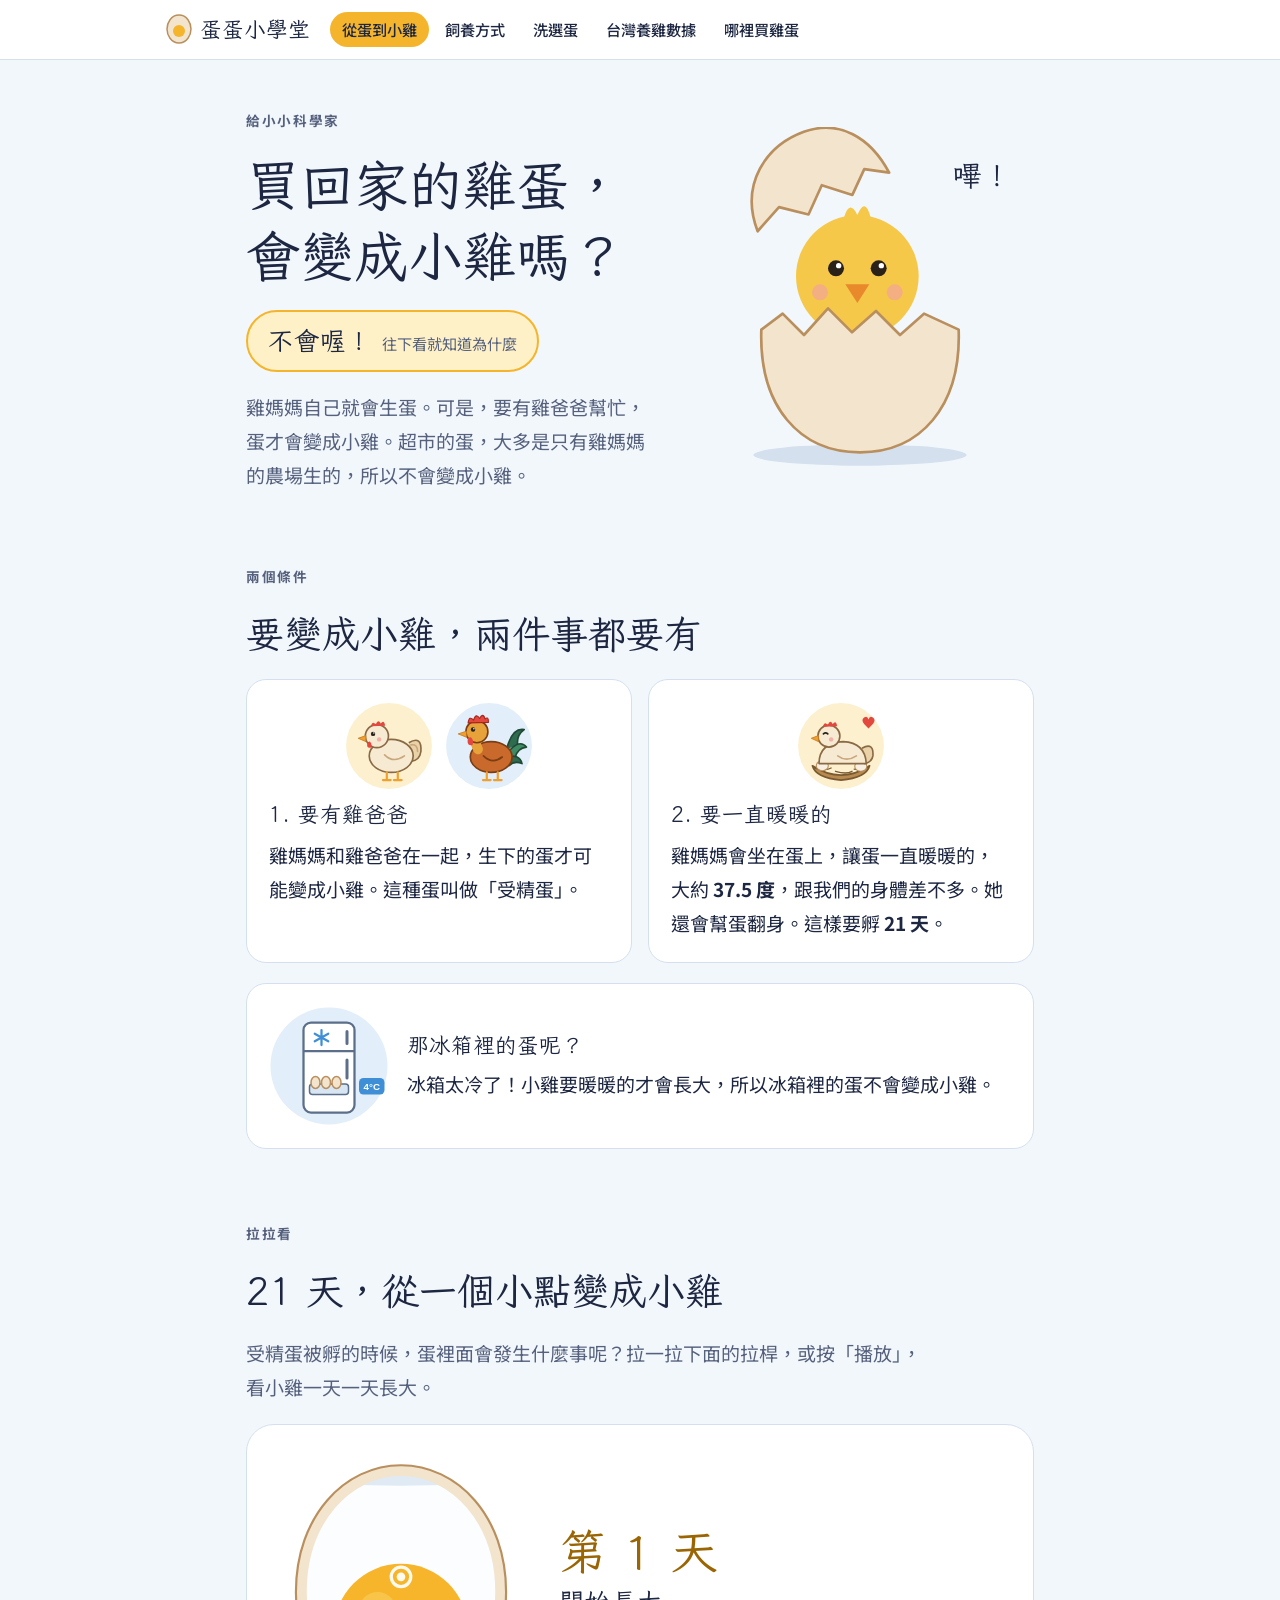
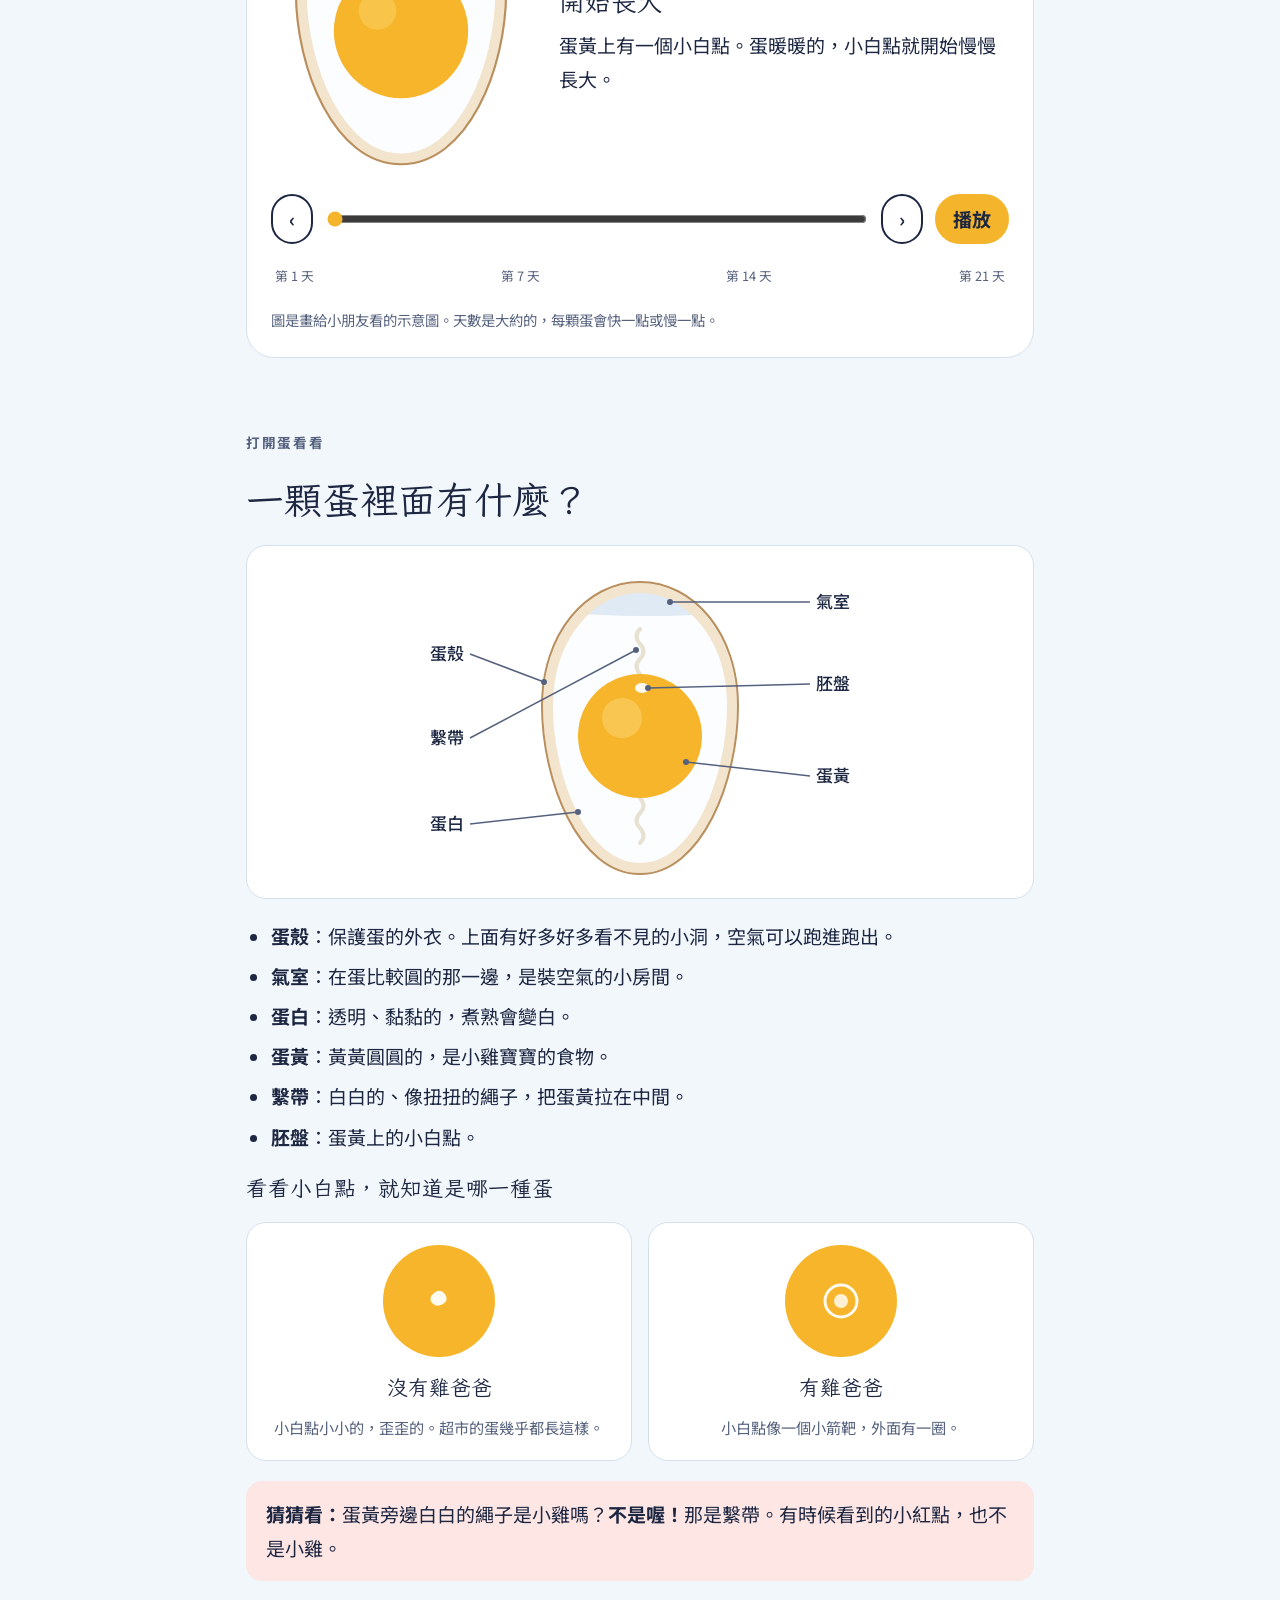
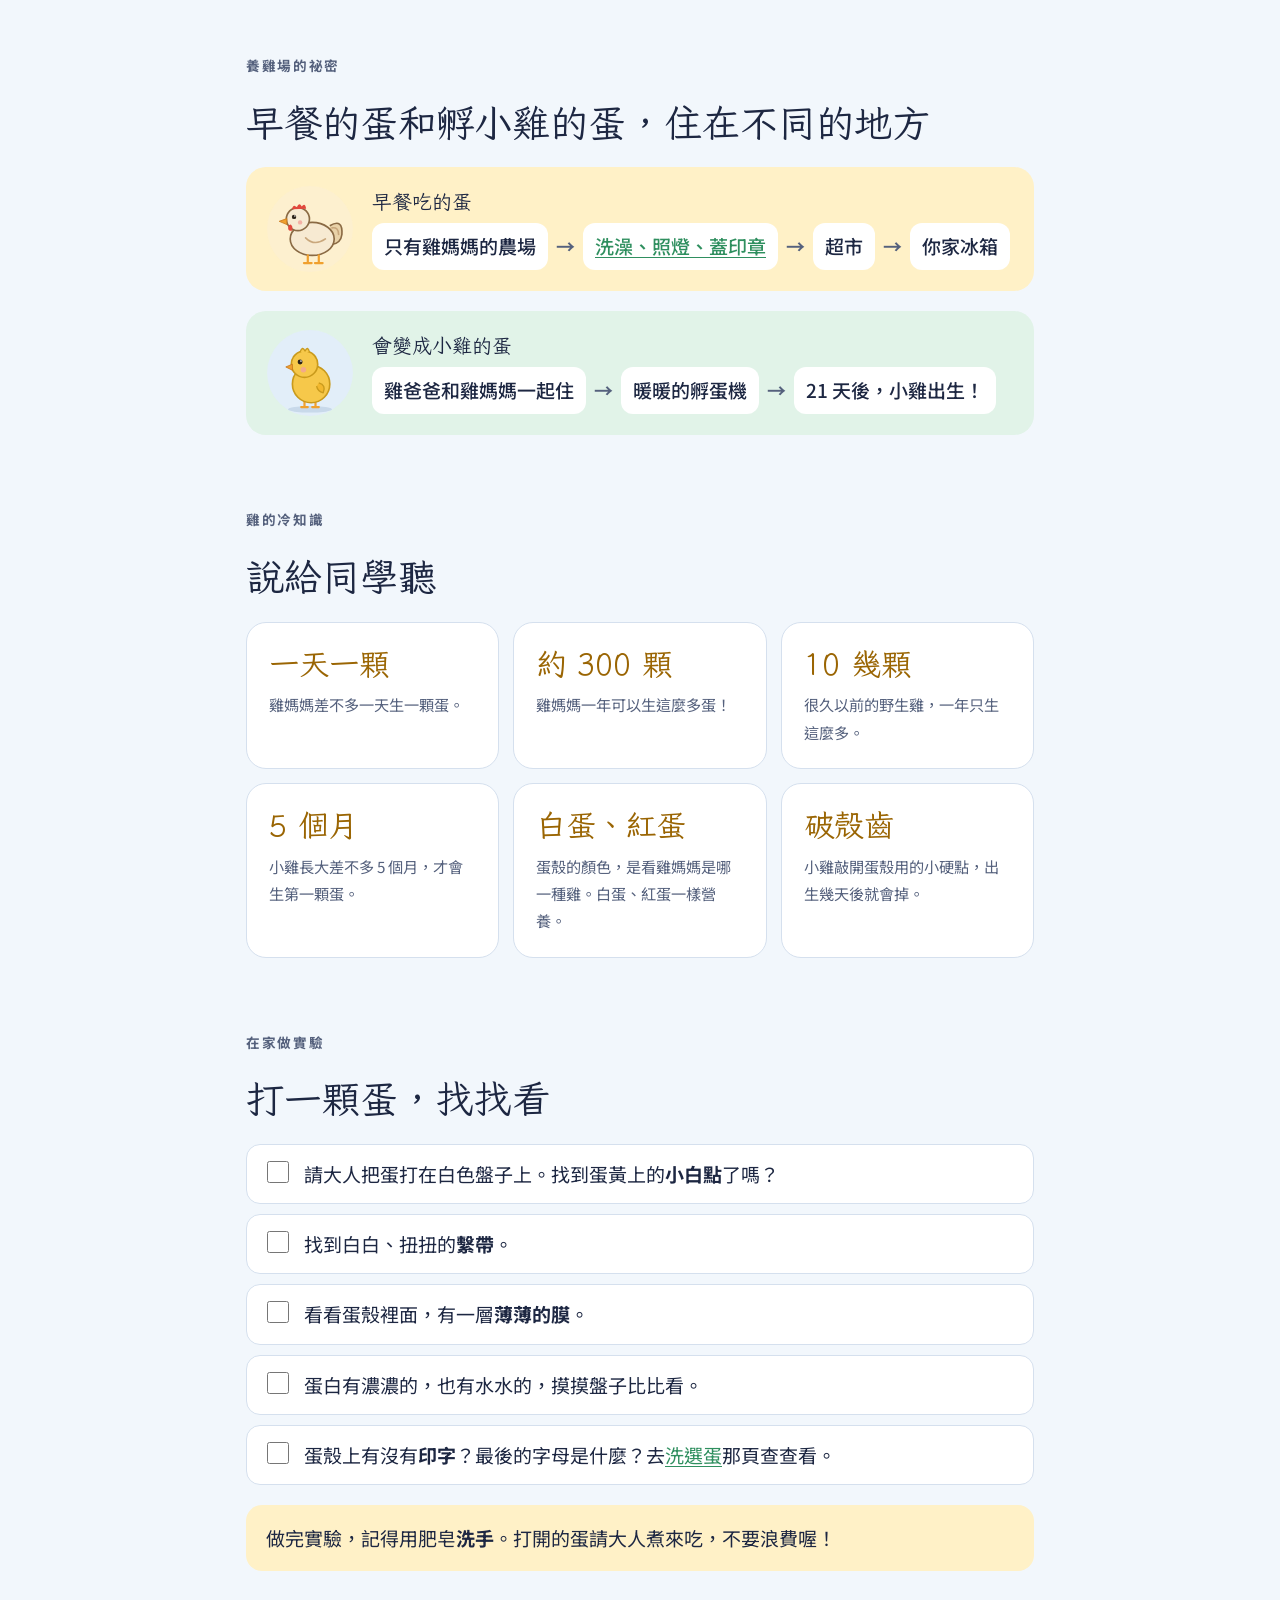
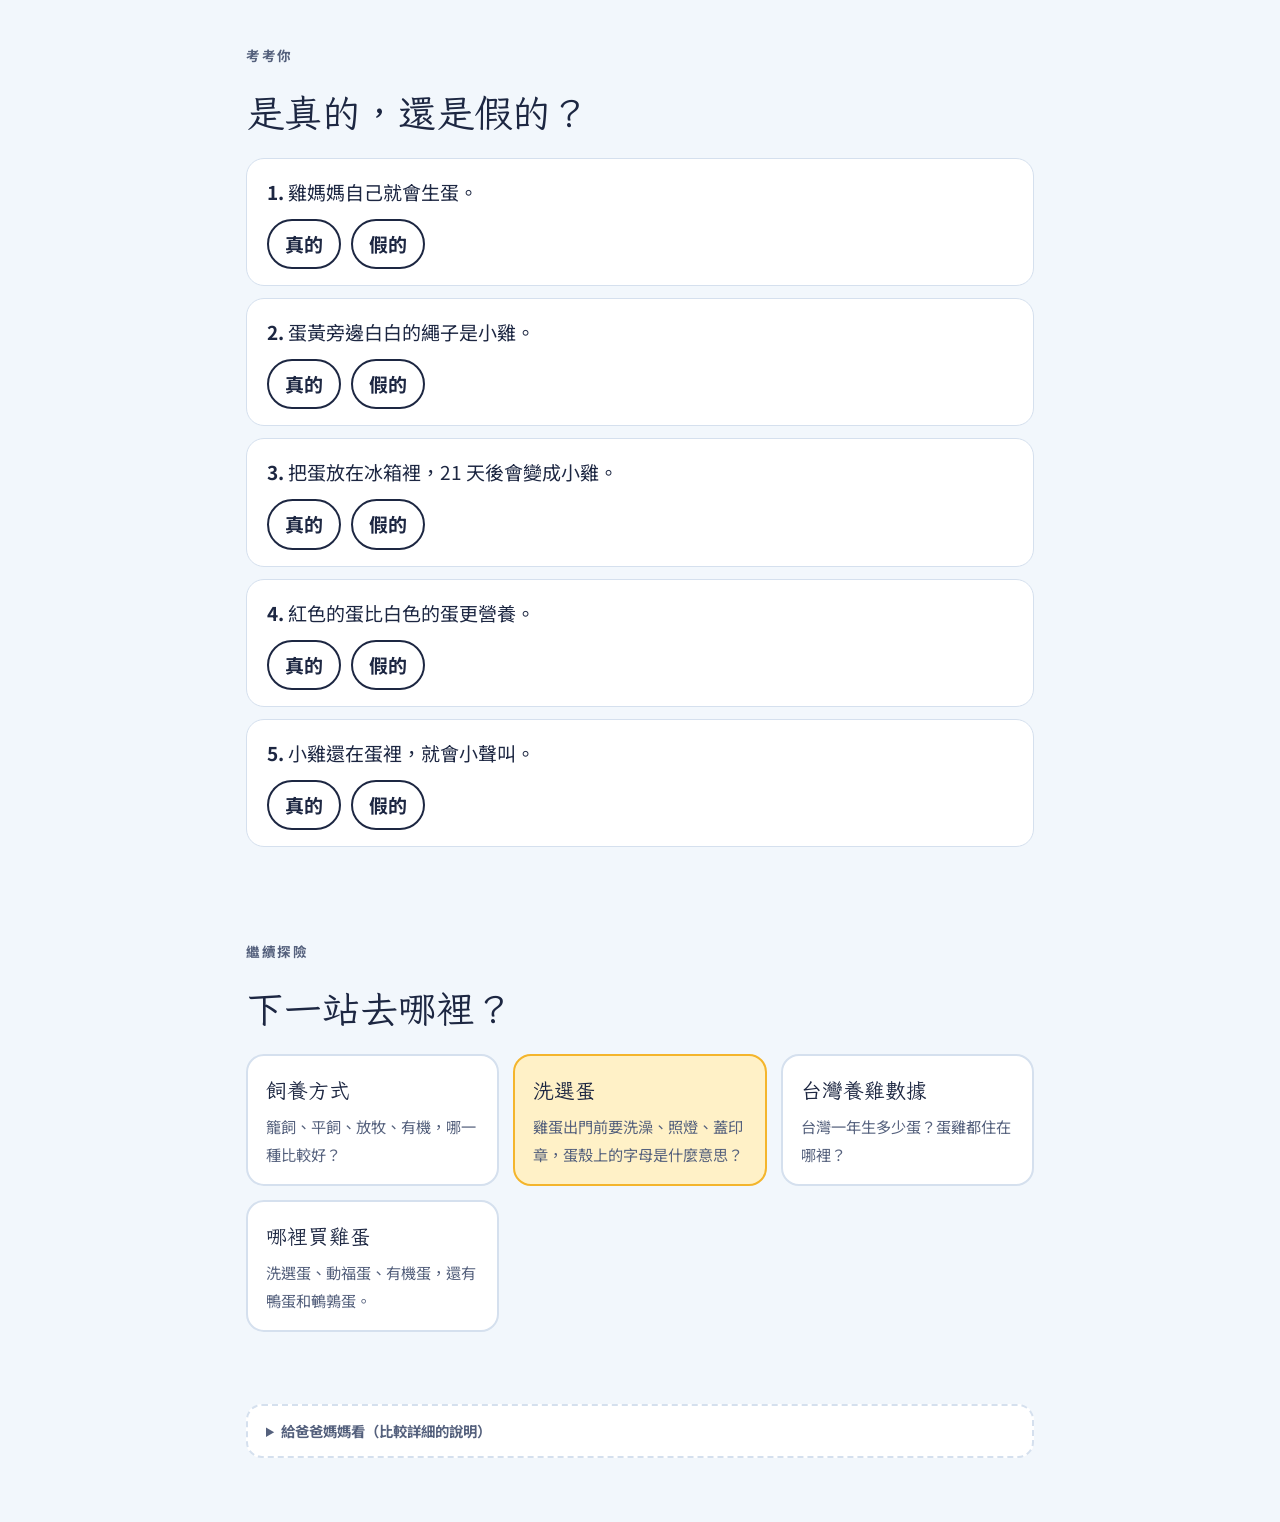
==== index.html @ 42284699 "Add illustrations and rewrite text for lower-grade kids; move details into 給爸爸媽媽看" ====
<!doctype html>
<html lang="zh-Hant-TW">
<head>
<meta charset="utf-8">
<meta name="viewport" content="width=device-width, initial-scale=1, viewport-fit=cover">
<title>從蛋到小雞｜蛋蛋小學堂</title>
<meta name="description" content="給小朋友的圖解：為什麼超市的蛋不會孵出小雞，以及受精蛋 21 天變成小雞的過程。">
<link rel="preconnect" href="https://fonts.googleapis.com">
<link rel="preconnect" href="https://fonts.gstatic.com" crossorigin>
<link rel="stylesheet" href="https://fonts.googleapis.com/css2?family=Iansui&family=Noto+Sans+TC:wght@400;500;700&display=swap">
<link rel="stylesheet" href="assets/style.css">
<style>
.cond svg { width: 72px; height: 72px; }
.cond ul { margin: 0; padding-left: 1.2em; }

.incubator {
  background: var(--surface);
  border: 1px solid var(--line);
  border-radius: 28px;
  padding: 24px;
  display: flex; flex-direction: column; gap: 20px;
}
.stage { display: grid; grid-template-columns: 260px 1fr; gap: 28px; align-items: center; }
.stage svg { width: 100%; max-width: 260px; justify-self: center; }
.stage-text { display: flex; flex-direction: column; gap: 10px; min-width: 0; }
.daynum { font-family: var(--display); font-size: 3rem; line-height: 1; color: var(--yolk-deep); }
.daynum span { font-size: inherit; }
.stage-title { font-size: 1.6rem; }
.controls { display: flex; align-items: center; gap: 12px; flex-wrap: wrap; }
.controls input[type=range] { flex: 1 1 240px; min-width: 0; accent-color: var(--yolk); height: 32px; }
.weeks { display: flex; justify-content: space-between; font-size: 0.8rem; color: var(--muted); padding: 0 4px; }

.albumen { fill: var(--albumen); }
.shell-thick { fill: none; stroke: var(--shell); stroke-width: 10; }
.shell-thin { fill: none; stroke: var(--shell-line); stroke-width: 2; }
.shell-fill { fill: var(--shell); stroke: var(--shell-line); stroke-width: 2; stroke-linejoin: round; }
.aircell { fill: #dfeaf5; }
.yolk { fill: #f6b52a; }
.yolk-hi { fill: #fbd36b; }
.vein { fill: none; stroke: #d0433d; stroke-width: 1.6; stroke-linecap: round; opacity: 0.55; }
.crack { fill: none; stroke: #5b4630; stroke-width: 2.5; stroke-linejoin: round; }
.chalaza { fill: none; stroke: #e7e1d2; stroke-width: 4; stroke-linecap: round; }
.disc { fill: #fffaf0; }
.disc-ring { fill: none; stroke: #fffaf0; stroke-width: 3; }
.eye { fill: #2a2118; }
.eye-hi { fill: #ffffff; }
.beak { fill: #e8892b; }
.leg { fill: none; stroke: #e8892b; stroke-width: 4; stroke-linecap: round; stroke-linejoin: round; }
.heart { fill: #d0433d; transform-box: fill-box; transform-origin: center; animation: beat 0.8s ease-in-out infinite; }
.lbl { fill: var(--ink); font-family: var(--body); font-size: 17px; font-weight: 500; }
.lead { stroke: var(--muted); stroke-width: 1.5; fill: none; }
.lead-dot { fill: var(--muted); }
.peep { fill: var(--ink); font-family: var(--display); font-size: 22px; }
@keyframes beat { 0%, 100% { transform: scale(1); } 40% { transform: scale(1.35); } }

.figure { background: var(--surface); border: 1px solid var(--line); border-radius: 20px; padding: 16px; overflow-x: auto; }
.figure svg { display: block; width: 100%; min-width: 300px; max-width: 560px; margin: 0 auto; }
.compare figure {
  margin: 0;
  background: var(--surface);
  border: 1px solid var(--line);
  border-radius: 20px;
  padding: 18px;
  display: flex; flex-direction: column; align-items: center; gap: 8px; text-align: center;
  min-width: 0;
}
.compare svg { width: 120px; height: 120px; }
.compare b { font-family: var(--display); font-weight: 400; font-size: 1.3rem; }
.compare figcaption { color: var(--muted); font-size: 0.95rem; }

.lane { border-radius: 20px; padding: 18px 20px; display: flex; flex-direction: column; gap: 12px; }
.lane.market { background: var(--yolk-soft); }
.lane.hatch { background: var(--leaf-soft); }
.lane h3 { font-size: 1.25rem; }
.steps { display: flex; flex-wrap: wrap; align-items: center; gap: 8px; margin: 0; padding: 0; list-style: none; }
.steps li { background: var(--surface); border-radius: 12px; padding: 6px 12px; font-weight: 500; }
.steps .arrow { background: none; padding: 0; color: var(--muted); font-weight: 700; }

.fact .big { font-family: var(--display); font-size: 1.9rem; color: var(--yolk-deep); line-height: 1.2; }
.fact p { font-size: 0.95rem; color: var(--muted); }

.checklist { display: flex; flex-direction: column; gap: 10px; margin: 0; padding: 0; list-style: none; }
.checklist label {
  display: flex; gap: 12px; align-items: flex-start;
  background: var(--surface); border: 1px solid var(--line); border-radius: 14px;
  padding: 12px 16px; cursor: pointer;
}
.checklist input { width: 22px; height: 22px; margin-top: 4px; accent-color: var(--leaf); flex: none; }
.checklist input:checked + span { text-decoration: line-through; color: var(--muted); }

@media (max-width: 640px) {
  .stage { grid-template-columns: 1fr; gap: 12px; }
  .stage svg { max-width: 200px; }
  .incubator { padding: 18px; }
}
</style>
</head>
<body>
<header class="site-head">
  <nav class="nav" aria-label="網站導覽">
    <a class="brand" href="index.html"><svg viewBox="0 0 26 30" aria-hidden="true"><path d="M13 29C5 29 1 21 1 15S5 1 13 1s12 8 12 14-4 14-12 14Z" fill="var(--shell)" stroke="var(--shell-line)" stroke-width="1.5"/><circle cx="13" cy="17" r="6" fill="var(--yolk)"/></svg>蛋蛋小學堂</a>
    <ul>
      <li><a href="index.html" aria-current="page">從蛋到小雞</a></li>
      <li><a href="farming.html">飼養方式</a></li>
      <li><a href="washed-eggs.html">洗選蛋</a></li>
      <li><a href="taiwan-data.html">台灣養雞數據</a></li>
      <li><a href="buy-eggs.html">哪裡買雞蛋</a></li>
    </ul>
  </nav>
</header>

<main class="wrap">

  <header class="hero">
    <div class="hero-text">
      <p class="eyebrow">給小小科學家</p>
      <h1>買回家的雞蛋，會變成小雞嗎？</h1>
      <p class="answer">不會喔！<small>往下看就知道為什麼</small></p>
      <p class="lede">雞媽媽自己就會生蛋。可是，要有雞爸爸幫忙，蛋才會變成小雞。超市的蛋，大多是只有雞媽媽的農場生的，所以不會變成小雞。</p>
    </div>
    <svg viewBox="0 0 240 260" role="img" aria-label="一顆裂開的蛋，小雞從裡面探出頭">
      <ellipse cx="120" cy="246" rx="80" ry="8" fill="var(--line)"/>
      <g transform="translate(118 112)">
        <circle cx="0" cy="0" r="46" fill="#f6c84a"/>
        <path d="M-10 -44 q4 -14 10 -2 q6 -14 10 2" fill="#f6c84a"/>
        <circle cx="-16" cy="-6" r="6" class="eye"/><circle cx="-14" cy="-8" r="2" class="eye-hi"/>
        <circle cx="16" cy="-6" r="6" class="eye"/><circle cx="18" cy="-8" r="2" class="eye-hi"/>
        <path d="M-9 6 L9 6 L0 20 Z" class="beak"/>
        <circle cx="-28" cy="12" r="6" fill="#f2a29a" opacity="0.7"/>
        <circle cx="28" cy="12" r="6" fill="#f2a29a" opacity="0.7"/>
      </g>
      <path class="shell-fill" d="M46 152 L62 140 L78 156 L96 136 L114 154 L132 138 L150 156 L168 140 L194 152 C 196 210 165 244 120 244 C 75 244 44 210 46 152 Z"/>
      <path class="shell-fill" transform="rotate(-24 70 40)" d="M30 64 C 32 26 62 8 92 10 C 120 12 136 34 138 64 L122 54 L106 68 L88 52 L70 68 L52 54 Z"/>
      <text x="190" y="44" class="peep">嗶！</text>
    </svg>
  </header>

  <section aria-labelledby="two">
    <p class="eyebrow">兩個條件</p>
    <h2 id="two">要變成小雞，兩件事都要有</h2>
    <div class="grid-2">
      <div class="card cond">
        <div class="pic-row">
          <img class="pic-sm" src="assets/img/hen.svg" alt="雞媽媽">
          <img class="pic-sm" src="assets/img/rooster.svg" alt="雞爸爸">
        </div>
        <h3>1. 要有雞爸爸</h3>
        <p>雞媽媽和雞爸爸在一起，生下的蛋才可能變成小雞。這種蛋叫做「受精蛋」。</p>
      </div>
      <div class="card cond">
        <div class="pic-row"><img class="pic-sm" src="assets/img/hen-sitting.svg" alt="雞媽媽坐在蛋上面孵蛋"></div>
        <h3>2. 要一直暖暖的</h3>
        <p>雞媽媽會坐在蛋上，讓蛋一直暖暖的，大約 <b>37.5 度</b>，跟我們的身體差不多。她還會幫蛋翻身。這樣要孵 <b>21 天</b>。</p>
      </div>
    </div>
    <div class="card with-pic">
      <img class="pic" src="assets/img/fridge.svg" alt="放著雞蛋的冰箱">
      <div>
        <h3>那冰箱裡的蛋呢？</h3>
        <p>冰箱太冷了！小雞要暖暖的才會長大，所以冰箱裡的蛋不會變成小雞。</p>
      </div>
    </div>
  </section>

  <section aria-labelledby="days">
    <p class="eyebrow">拉拉看</p>
    <h2 id="days">21 天，從一個小點變成小雞</h2>
    <p class="lede">受精蛋被孵的時候，蛋裡面會發生什麼事呢？拉一拉下面的拉桿，或按「播放」，看小雞一天一天長大。</p>
    <div class="incubator">
      <div class="stage">
        <svg id="eggView" viewBox="0 0 240 300" role="img" aria-label="蛋的內部"></svg>
        <div class="stage-text" aria-live="polite">
          <p class="daynum">第 <span id="dayNum">1</span> 天</p>
          <h3 class="stage-title" id="stageTitle"></h3>
          <p id="stageText"></p>
        </div>
      </div>
      <div class="controls">
        <button class="btn" id="prevBtn" type="button" aria-label="前一天">‹</button>
        <input type="range" id="daySlider" min="1" max="21" value="1" aria-label="孵化第幾天">
        <button class="btn" id="nextBtn" type="button" aria-label="後一天">›</button>
        <button class="btn primary" id="playBtn" type="button">播放</button>
      </div>
      <div class="weeks" aria-hidden="true"><span>第 1 天</span><span>第 7 天</span><span>第 14 天</span><span>第 21 天</span></div>
      <p class="note">圖是畫給小朋友看的示意圖。天數是大約的，每顆蛋會快一點或慢一點。</p>
    </div>
  </section>

  <section aria-labelledby="inside">
    <p class="eyebrow">打開蛋看看</p>
    <h2 id="inside">一顆蛋裡面有什麼？</h2>
    <div class="figure">
      <svg viewBox="0 0 560 320" role="img" aria-label="雞蛋剖面圖：蛋殼、氣室、蛋白、蛋黃、繫帶、胚盤">
        <defs><clipPath id="anaClip"><path transform="translate(160 6)" d="M120 300 C 62 300 28 210 28 138 C 28 70 70 20 120 20 C 170 20 212 70 212 138 C 212 210 178 300 120 300 Z"/></clipPath></defs>
        <g transform="translate(160 6)">
          <path class="albumen" d="M120 300 C 62 300 28 210 28 138 C 28 70 70 20 120 20 C 170 20 212 70 212 138 C 212 210 178 300 120 300 Z"/>
        </g>
        <g clip-path="url(#anaClip)">
          <path class="aircell" d="M150 0 H430 V44 Q280 64 150 44 Z"/>
          <path class="chalaza" d="M280 112 q-7 -8 0 -15 q7 -8 0 -15 q-7 -8 0 -15"/>
          <path class="chalaza" d="M280 236 q7 8 0 15 q-7 8 0 15 q7 8 0 15"/>
          <circle cx="280" cy="174" r="62" class="yolk"/>
          <circle cx="262" cy="156" r="20" class="yolk-hi" opacity="0.6"/>
          <ellipse cx="282" cy="126" rx="7" ry="5" class="disc"/>
        </g>
        <g transform="translate(160 6)">
          <path class="shell-thick" d="M120 300 C 62 300 28 210 28 138 C 28 70 70 20 120 20 C 170 20 212 70 212 138 C 212 210 178 300 120 300 Z"/>
          <path class="shell-thin" d="M120 306 C 58 306 22 212 22 138 C 22 66 66 14 120 14 C 174 14 218 66 218 138 C 218 212 182 306 120 306 Z"/>
        </g>
        <path class="lead" d="M184 120 L110 92"/><circle class="lead-dot" cx="184" cy="120" r="3"/>
        <text class="lbl" x="104" y="98" text-anchor="end">蛋殼</text>
        <path class="lead" d="M218 250 L110 262"/><circle class="lead-dot" cx="218" cy="250" r="3"/>
        <text class="lbl" x="104" y="268" text-anchor="end">蛋白</text>
        <path class="lead" d="M276 88 L110 176"/><circle class="lead-dot" cx="276" cy="88" r="3"/>
        <text class="lbl" x="104" y="182" text-anchor="end">繫帶</text>
        <path class="lead" d="M310 40 L450 40"/><circle class="lead-dot" cx="310" cy="40" r="3"/>
        <text class="lbl" x="456" y="46">氣室</text>
        <path class="lead" d="M288 126 L450 122"/><circle class="lead-dot" cx="288" cy="126" r="3"/>
        <text class="lbl" x="456" y="128">胚盤</text>
        <path class="lead" d="M326 200 L450 214"/><circle class="lead-dot" cx="326" cy="200" r="3"/>
        <text class="lbl" x="456" y="220">蛋黃</text>
      </svg>
    </div>
    <ul class="plain">
      <li><b>蛋殼</b>：保護蛋的外衣。上面有好多好多看不見的小洞，空氣可以跑進跑出。</li>
      <li><b>氣室</b>：在蛋比較圓的那一邊，是裝空氣的小房間。</li>
      <li><b>蛋白</b>：透明、黏黏的，煮熟會變白。</li>
      <li><b>蛋黃</b>：黃黃圓圓的，是小雞寶寶的食物。</li>
      <li><b>繫帶</b>：白白的、像扭扭的繩子，把蛋黃拉在中間。</li>
      <li><b>胚盤</b>：蛋黃上的小白點。</li>
    </ul>

    <h3>看看小白點，就知道是哪一種蛋</h3>
    <div class="grid-2 compare">
      <figure>
        <svg viewBox="0 0 120 120" aria-hidden="true">
          <circle cx="60" cy="60" r="56" class="yolk"/>
          <path class="disc" d="M55 52 q6 -5 11 1 q4 6 -2 10 q-6 4 -11 -1 q-4 -5 2 -10 Z"/>
        </svg>
        <b>沒有雞爸爸</b>
        <figcaption>小白點小小的，歪歪的。超市的蛋幾乎都長這樣。</figcaption>
      </figure>
      <figure>
        <svg viewBox="0 0 120 120" aria-hidden="true">
          <circle cx="60" cy="60" r="56" class="yolk"/>
          <circle cx="60" cy="60" r="16" class="disc-ring"/>
          <circle cx="60" cy="60" r="7" class="disc" opacity="0.85"/>
        </svg>
        <b>有雞爸爸</b>
        <figcaption>小白點像一個小箭靶，外面有一圈。</figcaption>
      </figure>
    </div>
    <p class="note-berry"><b>猜猜看：</b>蛋黃旁邊白白的繩子是小雞嗎？<b>不是喔！</b>那是繫帶。有時候看到的小紅點，也不是小雞。</p>
  </section>

  <section aria-labelledby="farm">
    <p class="eyebrow">養雞場的祕密</p>
    <h2 id="farm">早餐的蛋和孵小雞的蛋，住在不同的地方</h2>
    <div class="lane market">
      <div class="with-pic" style="display:flex">
        <img class="pic-sm" src="assets/img/hen.svg" alt="雞媽媽">
        <div>
          <h3>早餐吃的蛋</h3>
          <ol class="steps">
            <li>只有雞媽媽的農場</li><li class="arrow" aria-hidden="true">→</li>
            <li><a href="washed-eggs.html">洗澡、照燈、蓋印章</a></li><li class="arrow" aria-hidden="true">→</li>
            <li>超市</li><li class="arrow" aria-hidden="true">→</li>
            <li>你家冰箱</li>
          </ol>
        </div>
      </div>
    </div>
    <div class="lane hatch">
      <div class="with-pic" style="display:flex">
        <img class="pic-sm" src="assets/img/chick.svg" alt="小雞">
        <div>
          <h3>會變成小雞的蛋</h3>
          <ol class="steps">
            <li>雞爸爸和雞媽媽一起住</li><li class="arrow" aria-hidden="true">→</li>
            <li>暖暖的孵蛋機</li><li class="arrow" aria-hidden="true">→</li>
            <li>21 天後，小雞出生！</li>
          </ol>
        </div>
      </div>
    </div>
  </section>

  <section aria-labelledby="facts">
    <p class="eyebrow">雞的冷知識</p>
    <h2 id="facts">說給同學聽</h2>
    <div class="grid-3">
      <div class="card fact"><span class="big">一天一顆</span><p>雞媽媽差不多一天生一顆蛋。</p></div>
      <div class="card fact"><span class="big">約 300 顆</span><p>雞媽媽一年可以生這麼多蛋！</p></div>
      <div class="card fact"><span class="big">10 幾顆</span><p>很久以前的野生雞，一年只生這麼多。</p></div>
      <div class="card fact"><span class="big">5 個月</span><p>小雞長大差不多 5 個月，才會生第一顆蛋。</p></div>
      <div class="card fact"><span class="big">白蛋、紅蛋</span><p>蛋殼的顏色，是看雞媽媽是哪一種雞。白蛋、紅蛋一樣營養。</p></div>
      <div class="card fact"><span class="big">破殼齒</span><p>小雞敲開蛋殼用的小硬點，出生幾天後就會掉。</p></div>
    </div>
  </section>

  <section aria-labelledby="try">
    <p class="eyebrow">在家做實驗</p>
    <h2 id="try">打一顆蛋，找找看</h2>
    <ul class="checklist">
      <li><label><input type="checkbox" id="c1"><span>請大人把蛋打在白色盤子上。找到蛋黃上的<b>小白點</b>了嗎？</span></label></li>
      <li><label><input type="checkbox" id="c2"><span>找到白白、扭扭的<b>繫帶</b>。</span></label></li>
      <li><label><input type="checkbox" id="c3"><span>看看蛋殼裡面，有一層<b>薄薄的膜</b>。</span></label></li>
      <li><label><input type="checkbox" id="c4"><span>蛋白有濃濃的，也有水水的，摸摸盤子比比看。</span></label></li>
      <li><label><input type="checkbox" id="c5"><span>蛋殼上有沒有<b>印字</b>？最後的字母是什麼？去<a href="washed-eggs.html#code">洗選蛋</a>那頁查查看。</span></label></li>
    </ul>
    <p class="note-yolk">做完實驗，記得用肥皂<b>洗手</b>。打開的蛋請大人煮來吃，不要浪費喔！</p>
  </section>

  <section aria-labelledby="quiz">
    <p class="eyebrow">考考你</p>
    <h2 id="quiz">是真的，還是假的？</h2>
    <div class="quiz" id="quizBox"></div>
    <p class="score" id="score" aria-live="polite"></p>
  </section>

  <section aria-labelledby="more">
    <p class="eyebrow">繼續探險</p>
    <h2 id="more">下一站去哪裡？</h2>
    <div class="next">
      <a href="farming.html"><b>飼養方式</b><span>籠飼、平飼、放牧、有機，哪一種比較好？</span></a>
      <a class="star" href="washed-eggs.html"><b>洗選蛋</b><span>雞蛋出門前要洗澡、照燈、蓋印章，蛋殼上的字母是什麼意思？</span></a>
      <a href="taiwan-data.html"><b>台灣養雞數據</b><span>台灣一年生多少蛋？蛋雞都住在哪裡？</span></a>
      <a href="buy-eggs.html"><b>哪裡買雞蛋</b><span>洗選蛋、動福蛋、有機蛋，還有鴨蛋和鵪鶉蛋。</span></a>
    </div>
  </section>

  <details class="grownup">
    <summary>給爸爸媽媽看（比較詳細的說明）</summary>
    <ul class="plain">
      <li>受精蛋要孵化，需要溫度約 37.5°C、適當濕度、定時翻蛋，約 21 天。孵化場從第 18 天起停止翻蛋。冰箱約 4～7°C，受精蛋放冰箱會停止發育。</li>
      <li>未受精的胚盤是小而不規則的白點；受精的胚盤像箭靶，外圈較白、中間較透明，直徑約 3～4 毫米。</li>
      <li>繫帶的作用是把蛋黃固定在蛋的中央。蛋裡偶爾出現的小血點，是母雞產蛋時微血管破裂留下的，不是胚胎。</li>
      <li>蛋殼上有好幾千個氣孔；氣室位在蛋的鈍端，介於兩層殼膜之間。</li>
      <li>母雞約每 24～26 小時產一顆蛋，約 18～22 週齡開始產蛋；現代蛋雞一年約產 300 顆，野生祖先紅原雞一年只產十幾顆。</li>
      <li>雞分成「蛋雞」和「肉雞」兩大類，肉雞約 5～7 週就能上市。供孵化的受精蛋來自公母同養的「種雞場」。</li>
    </ul>
    <p>孵化天數、溫度和產蛋數字都是常見的大約值，不同品種和環境會有差異。</p>
  </details>
</main>

<script src="assets/quiz.js"></script>
<script>
(function () {
  var EGG = "M120 286 C 62 286 28 200 28 132 C 28 66 70 20 120 20 C 170 20 212 66 212 132 C 212 200 178 286 120 286 Z";
  var STAGES = [
    [1, 1, "開始長大", "蛋黃上有一個小白點。蛋暖暖的，小白點就開始慢慢長大。"],
    [2, 2, "心臟跳跳", "小小的心臟開始噗通、噗通地跳了！"],
    [3, 4, "血管和眼睛", "紅紅的血管長出來，把蛋黃的營養送給寶寶。黑黑的眼睛也出現了。"],
    [5, 6, "翅膀和腳", "身體旁邊冒出小小的芽，以後會變成翅膀和腳。"],
    [7, 9, "嘴巴和腳趾", "嘴巴和腳趾長出來了。嘴巴前面有一個小硬點，叫「破殼齒」，以後要用來敲開蛋殼。"],
    [10, 13, "長出羽毛", "身上長出軟軟的羽毛，爪子也變硬了。"],
    [14, 16, "轉個身", "小雞轉身，把頭朝向蛋比較圓的那一邊。那裡有一個裝空氣的小房間，叫「氣室」。"],
    [17, 18, "快要出來了", "小雞長得好大，把蛋塞得滿滿的。"],
    [19, 19, "吸第一口氣", "剩下的蛋黃被吸進肚子裡，變成小雞的便當。小雞吸了第一口空氣，還會在蛋裡小聲叫！"],
    [20, 20, "啄一個小洞", "小雞用破殼齒，在蛋殼上啄出一個小洞。好累喔，要休息一下再繼續。"],
    [21, 21, "出來了！", "小雞一邊轉圈一邊啄，推開蛋殼，出來了！一開始濕濕的，過幾個小時就變得毛茸茸。"]
  ];
  function clamp(v, a, b) { return Math.max(a, Math.min(b, v)); }
  function lerp(a, b, t) { return a + (b - a) * t; }
  function mixColor(t) {
    var p = [242, 162, 154], y = [246, 200, 74];
    return "rgb(" + p.map(function (c, i) { return Math.round(lerp(c, y[i], t)); }).join(",") + ")";
  }
  function chick(d, standing) {
    var color = standing ? mixColor(1) : mixColor(clamp((d - 9) / 4, 0, 1));
    var s = "";
    if (d >= 4) s += '<ellipse cx="14" cy="4" rx="22" ry="13" transform="rotate(-18 14 4)" fill="' + color + '" stroke="rgba(0,0,0,.12)" stroke-width="2"/>';
    if (d >= 6) {
      var toes = d >= 8 ? " M-8 66 l-8 4 M-8 66 l2 7 M18 66 l-6 5 M18 66 l6 5" : "";
      s += '<path class="leg" d="M-4 46 L-8 66 M14 46 L18 66' + toes + '"/>';
    }
    s = '<ellipse cx="4" cy="12" rx="48" ry="38" fill="' + color + '"/>' + s;
    var hr = d < 8 ? 34 : 28;
    s += '<circle cx="-26" cy="-26" r="' + hr + '" fill="' + color + '"/>';
    if (d >= 11) s += '<path d="M-38 ' + (-26 - hr + 4) + ' q4 -12 9 -1 q5 -12 9 1" fill="' + color + '"/><path d="M48 4 q14 -6 8 8 q10 2 -4 8" fill="' + color + '"/>';
    if (d >= 4 || standing) {
      s += '<circle cx="-34" cy="-30" r="' + (d < 10 ? 9 : 6) + '" class="eye"/>';
      if (standing) s += '<circle cx="-32" cy="-33" r="2" class="eye-hi"/>';
    }
    if (d >= 7) s += '<path class="beak" d="M-52 -24 L-70 -18 L-52 -11 Z"/>';
    if (d >= 8 && d < 21) s += '<circle cx="-67" cy="-19" r="2" fill="#ffffff"/>';
    if (d >= 2 && d <= 8) s += '<circle class="heart" cx="0" cy="8" r="7"/>';
    return s;
  }
  function draw(d) {
    var svg = "";
    if (d === 21) {
      svg += '<ellipse cx="120" cy="288" rx="90" ry="8" fill="var(--line)"/>';
      svg += '<g transform="translate(124 150) scale(1.15)">' + chick(21, true) + '</g>';
      svg += '<path class="shell-fill" d="M38 196 L58 180 L76 198 L96 178 L116 198 L136 180 L156 198 L176 182 L200 196 C 202 252 168 284 120 284 C 72 284 36 252 38 196 Z"/>';
      svg += '<path class="shell-fill" transform="rotate(30 196 60)" d="M150 80 C 152 44 178 26 204 28 C 230 30 244 50 246 80 L232 70 L216 84 L200 68 L184 84 L166 70 Z"/>';
      svg += '<text x="20" y="60" class="peep">嗶嗶！</text>';
      return svg;
    }
    var t = clamp((d - 2) / 17, 0, 1);
    var air = lerp(6, 42, (d - 1) / 19);
    var yr = d >= 20 ? 0 : 62 * (1 - Math.pow((d - 1) / 19, 1.6));
    var ycx = 120, ycy = 168;
    svg += '<defs><clipPath id="eggClip"><path d="' + EGG + '"/></clipPath></defs>';
    svg += '<path class="albumen" d="' + EGG + '"/>';
    svg += '<g clip-path="url(#eggClip)">';
    svg += '<path class="aircell" d="M0 0 H240 V' + (20 + air) + ' Q120 ' + (20 + air + 16) + ' 0 ' + (20 + air) + ' Z"/>';
    if (yr > 0) {
      svg += '<circle class="yolk" cx="' + ycx + '" cy="' + ycy + '" r="' + yr.toFixed(1) + '"/>';
      if (yr > 20) svg += '<circle class="yolk-hi" opacity="0.5" cx="' + (ycx - yr * 0.35) + '" cy="' + (ycy - yr * 0.3) + '" r="' + (yr * 0.28).toFixed(1) + '"/>';
    }
    if (d >= 2 && d <= 17 && yr > 8) {
      var n = d < 3 ? 4 : 8;
      for (var i = 0; i < n; i++) {
        var a = Math.PI * (0.15 + 0.7 * i / (n - 1));
        var len = yr * (d < 3 ? 0.45 : 0.95);
        var sx = ycx, sy = ycy - yr * 0.55;
        var ex = sx + Math.cos(a) * len * (i % 2 ? 1 : -1);
        var ey = sy + Math.sin(a) * len;
        svg += '<path class="vein" d="M' + sx + ' ' + sy + ' Q' + ((sx + ex) / 2 + 8) + ' ' + ((sy + ey) / 2 - 6) + ' ' + ex.toFixed(1) + ' ' + ey.toFixed(1) + '"/>';
      }
    }
    if (d === 1) {
      svg += '<circle class="disc-ring" cx="' + ycx + '" cy="' + (ycy - yr + 12) + '" r="9"/><circle class="disc" cx="' + ycx + '" cy="' + (ycy - yr + 12) + '" r="4"/>';
    } else {
      var sc = 0.14 + t * 1.0;
      var px = 120, py = lerp(ycy - 62 + 14, 158, t);
      var rot = d >= 14 ? 38 : -6;
      svg += '<g transform="translate(' + px + ' ' + py.toFixed(1) + ') rotate(' + rot + ') scale(' + sc.toFixed(3) + ')">' + chick(d, false) + '</g>';
    }
    svg += '</g>';
    svg += '<path class="shell-thick" d="' + EGG + '"/>';
    svg += '<path class="shell-thin" d="M120 291 C 58 291 23 202 23 132 C 23 62 68 15 120 15 C 172 15 217 62 217 132 C 217 202 182 291 120 291 Z"/>';
    if (d === 20) {
      svg += '<path class="crack" d="M58 70 L68 62 L72 74 L82 66 L86 78"/>';
      svg += '<circle cx="72" cy="70" r="4" fill="#5b4630"/>';
    }
    return svg;
  }
  var view = document.getElementById("eggView");
  var slider = document.getElementById("daySlider");
  var dayNum = document.getElementById("dayNum");
  var title = document.getElementById("stageTitle");
  var text = document.getElementById("stageText");
  var playBtn = document.getElementById("playBtn");
  var timer = null;
  function show(d) {
    d = clamp(d, 1, 21);
    slider.value = d;
    dayNum.textContent = d;
    view.innerHTML = draw(d);
    for (var i = 0; i < STAGES.length; i++) {
      if (d >= STAGES[i][0] && d <= STAGES[i][1]) { title.textContent = STAGES[i][2]; text.textContent = STAGES[i][3]; }
    }
  }
  function stop() { if (timer) { clearInterval(timer); timer = null; } playBtn.textContent = "播放"; }
  function play() {
    if (timer) { stop(); return; }
    if (+slider.value >= 21) show(1);
    playBtn.textContent = "暫停";
    timer = setInterval(function () {
      var d = +slider.value + 1;
      show(d);
      if (d >= 21) stop();
    }, 1300);
  }
  slider.addEventListener("input", function () { stop(); show(+slider.value); });
  document.getElementById("prevBtn").addEventListener("click", function () { stop(); show(+slider.value - 1); });
  document.getElementById("nextBtn").addEventListener("click", function () { stop(); show(+slider.value + 1); });
  playBtn.addEventListener("click", play);
  show(1);

  renderQuiz(document.getElementById("quizBox"), document.getElementById("score"), [
    ["雞媽媽自己就會生蛋。", true, "是真的！只是沒有雞爸爸，蛋不會變成小雞。"],
    ["蛋黃旁邊白白的繩子是小雞。", false, "是假的！那是繫帶，把蛋黃拉在中間。"],
    ["把蛋放在冰箱裡，21 天後會變成小雞。", false, "是假的！冰箱太冷了，小雞要暖暖的才會長大。"],
    ["紅色的蛋比白色的蛋更營養。", false, "是假的！顏色不一樣，營養差不多。"],
    ["小雞還在蛋裡，就會小聲叫。", true, "是真的！快出來的時候，小雞會在蛋裡叫。"]
  ]);
})();
</script>
</body>
</html>
---- assets/style.css ----
/* 蛋蛋小學堂: one friendly reading column per page, sky-tinted ground, yolk accent. */
:root {
  --bg: #f2f7fc;
  --surface: #ffffff;
  --ink: #1d2742;
  --muted: #55617d;
  --line: #d5e0ee;
  --sky-soft: #dcebf8;
  --yolk: #f4b52c;
  --yolk-deep: #9a6503;
  --yolk-soft: #fff1c7;
  --leaf: #2f8f5f;
  --leaf-soft: #e1f3e8;
  --berry: #c8423d;
  --berry-soft: #fde6e4;
  --shell: #f3e4cd;
  --shell-line: #b98f5e;
  --albumen: #fbfdff;
  --display: "Iansui", "Noto Sans TC", "PingFang TC", "Microsoft JhengHei", sans-serif;
  --body: "Noto Sans TC", "PingFang TC", "Microsoft JhengHei", sans-serif;
  color-scheme: light;
}
@media (prefers-color-scheme: dark) {
  :root:not([data-theme="light"]) {
    --bg: #0f1729; --surface: #18223a; --ink: #edf2fb; --muted: #a5b1ca; --line: #2a3756;
    --sky-soft: #1c2b47; --yolk: #f7c241; --yolk-deep: #f7c241; --yolk-soft: #3a3016;
    --leaf: #5fc28d; --leaf-soft: #173a2a; --berry: #f07f7a; --berry-soft: #3d1f22;
    --shell: #ead9bf; --shell-line: #b8946a; --albumen: #e9eff8;
    color-scheme: dark;
  }
}
:root[data-theme="dark"] {
  --bg: #0f1729; --surface: #18223a; --ink: #edf2fb; --muted: #a5b1ca; --line: #2a3756;
  --sky-soft: #1c2b47; --yolk: #f7c241; --yolk-deep: #f7c241; --yolk-soft: #3a3016;
  --leaf: #5fc28d; --leaf-soft: #173a2a; --berry: #f07f7a; --berry-soft: #3d1f22;
  --shell: #ead9bf; --shell-line: #b8946a; --albumen: #e9eff8;
  color-scheme: dark;
}

* { box-sizing: border-box; }
html { -webkit-text-size-adjust: 100%; }
body {
  margin: 0;
  background: var(--bg);
  color: var(--ink);
  font-family: var(--body);
  font-size: 19px;
  line-height: 1.8;
}
img, svg { max-width: 100%; }
a { color: var(--leaf); text-underline-offset: 3px; }
a:hover { text-decoration-thickness: 2px; }
[hidden] { display: none !important; }

/* Site header */
.site-head {
  position: sticky;
  top: 0;
  z-index: 20;
  background: var(--surface);
  border-bottom: 1px solid var(--line);
}
.nav {
  max-width: 980px;
  margin: 0 auto;
  padding-left: max(16px, env(safe-area-inset-left, 0px));
  padding-right: max(16px, env(safe-area-inset-right, 0px));
  padding-block: 10px;
  display: flex;
  align-items: center;
  gap: 8px 20px;
  flex-wrap: wrap;
}
.brand {
  font-family: var(--display);
  font-size: 1.35rem;
  color: var(--ink);
  text-decoration: none;
  display: inline-flex; align-items: center; gap: 8px;
}
.brand svg { width: 26px; height: 30px; }
.nav ul {
  list-style: none; margin: 0; padding: 0;
  display: flex; gap: 4px; flex-wrap: wrap;
}
.nav ul a {
  display: block;
  padding: 4px 12px;
  border-radius: 999px;
  color: var(--ink);
  text-decoration: none;
  font-weight: 500;
  font-size: 0.95rem;
}
.nav ul a:hover { background: var(--yolk-soft); }
.nav ul a[aria-current="page"] { background: var(--yolk); color: #1d2742; }
.nav ul a:focus-visible, .btn:focus-visible, input:focus-visible, .brand:focus-visible { outline: 3px solid var(--yolk); outline-offset: 2px; }

/* Layout */
.wrap {
  max-width: 820px;
  margin: 0 auto;
  padding-left: max(16px, env(safe-area-inset-left, 0px));
  padding-right: max(16px, env(safe-area-inset-right, 0px));
  padding-block: 0 64px;
  display: flex;
  flex-direction: column;
  gap: 72px;
}
h1, h2, h3 { font-family: var(--display); font-weight: 400; text-wrap: balance; margin: 0; line-height: 1.3; }
h1 { font-size: clamp(2.2rem, 6.5vw, 3.4rem); }
h2 { font-size: clamp(1.8rem, 4.5vw, 2.4rem); }
h3 { font-size: 1.35rem; }
p { margin: 0; }
.eyebrow { font-size: 0.85rem; letter-spacing: 0.12em; color: var(--muted); font-weight: 700; }
.lede { color: var(--muted); max-width: 36em; }
section { display: flex; flex-direction: column; gap: 20px; }
ul.plain, ol.plain { margin: 0; padding-left: 1.3em; display: flex; flex-direction: column; gap: 6px; }

/* Hero */
.hero {
  display: grid;
  grid-template-columns: 1.2fr 1fr;
  gap: 24px;
  align-items: center;
  padding-top: 48px;
}
.hero-text { display: flex; flex-direction: column; gap: 18px; min-width: 0; }
.hero svg { width: 100%; max-width: 320px; justify-self: center; }
.answer {
  align-self: flex-start;
  display: inline-flex; align-items: baseline; gap: 10px; flex-wrap: wrap;
  background: var(--yolk-soft);
  border: 2px solid var(--yolk);
  border-radius: 999px;
  padding: 6px 20px;
  font-family: var(--display);
  font-size: 1.6rem;
}
.answer small { font-family: var(--body); font-size: 0.95rem; color: var(--muted); }

/* Generic blocks */
.card {
  background: var(--surface);
  border: 1px solid var(--line);
  border-radius: 20px;
  padding: 22px;
  display: flex; flex-direction: column; gap: 10px;
  min-width: 0;
}
.grid-2 { display: grid; grid-template-columns: 1fr 1fr; gap: 16px; }
.grid-3 { display: grid; grid-template-columns: repeat(3, 1fr); gap: 14px; }
.note-sky { background: var(--sky-soft); border-radius: 16px; padding: 16px 20px; }
.note-berry { background: var(--berry-soft); border-radius: 16px; padding: 16px 20px; }
.note-yolk { background: var(--yolk-soft); border-radius: 16px; padding: 16px 20px; }
.note-leaf { background: var(--leaf-soft); border-radius: 16px; padding: 16px 20px; }
.note { font-size: 0.9rem; color: var(--muted); }
.kid {
  font-family: var(--display);
  font-size: 1.3rem;
  background: var(--yolk-soft);
  border-left: 6px solid var(--yolk);
  border-radius: 0 16px 16px 0;
  padding: 14px 20px;
}

/* Tables */
.table-wrap { overflow-x: auto; background: var(--surface); border: 1px solid var(--line); border-radius: 16px; }
table { border-collapse: collapse; width: 100%; font-size: 0.95rem; }
th, td { padding: 10px 14px; text-align: left; border-bottom: 1px solid var(--line); vertical-align: top; }
th { font-weight: 700; background: var(--sky-soft); white-space: nowrap; }
tr:last-child td { border-bottom: 0; }
td.num, th.num { text-align: right; font-variant-numeric: tabular-nums; white-space: nowrap; }
.code {
  display: inline-grid; place-items: center;
  width: 30px; height: 30px; border-radius: 50%;
  background: var(--ink); color: var(--bg);
  font-weight: 700; font-family: var(--body);
}

/* Buttons */
.btn {
  font: inherit; font-weight: 700;
  border: 2px solid var(--ink);
  background: var(--surface); color: var(--ink);
  border-radius: 999px;
  padding: 6px 16px;
  cursor: pointer;
}
.btn:hover { background: var(--yolk-soft); }
.btn.primary { background: var(--yolk); border-color: var(--yolk); color: #1d2742; }
.btn[aria-pressed="true"] { background: var(--ink); color: var(--bg); }
.btn:disabled { cursor: default; opacity: 0.6; }

/* Next page links */
.next {
  display: grid; grid-template-columns: repeat(auto-fit, minmax(220px, 1fr)); gap: 14px;
}
.next a {
  display: flex; flex-direction: column; gap: 4px;
  background: var(--surface);
  border: 2px solid var(--line);
  border-radius: 18px;
  padding: 16px 18px;
  color: var(--ink);
  text-decoration: none;
}
.next a:hover { border-color: var(--yolk); }
.next a b { font-family: var(--display); font-weight: 400; font-size: 1.3rem; }
.next a span { color: var(--muted); font-size: 0.95rem; }
.next a.star { border-color: var(--yolk); background: var(--yolk-soft); }

/* Quiz */
.quiz { display: flex; flex-direction: column; gap: 12px; }
.q {
  background: var(--surface);
  border: 1px solid var(--line);
  border-radius: 18px;
  padding: 16px 20px;
  display: flex; flex-direction: column; gap: 10px;
}
.q-row { display: flex; gap: 10px; flex-wrap: wrap; }
.q .result { font-weight: 500; }
.q .result.ok { color: var(--leaf); }
.q .result.no { color: var(--berry); }
.score { font-family: var(--display); font-size: 1.3rem; }

/* Bars (single-series horizontal bar charts) */
.bars { display: flex; flex-direction: column; gap: 10px; }
.bar-row { display: grid; grid-template-columns: 6.5em 1fr; gap: 12px; align-items: center; }
.bar-row .label { font-weight: 500; }
.bar-track { position: relative; height: 30px; display: flex; align-items: center; gap: 8px; }
.bar {
  height: 22px;
  background: var(--yolk);
  border-radius: 0 4px 4px 0;
  min-width: 2px;
}
.bar.dim { background: var(--line); }
.bar-row .val { font-variant-numeric: tabular-nums; white-space: nowrap; font-size: 0.95rem; }
.bar-row:hover .bar { filter: brightness(0.92); }

/* Pictures */
.pic { width: 120px; height: 120px; flex: none; }
.pic-sm { width: 88px; height: 88px; flex: none; }
.pic-lg { width: 100%; max-width: 260px; height: auto; justify-self: center; }
.with-pic { flex-direction: row; align-items: center; gap: 18px; }
.with-pic > div { display: flex; flex-direction: column; gap: 8px; min-width: 0; }
.pic-row { display: flex; gap: 12px; flex-wrap: wrap; justify-content: center; }
.pic-card {
  background: var(--surface); border: 1px solid var(--line); border-radius: 20px;
  padding: 16px; display: flex; flex-direction: column; align-items: center; gap: 8px; text-align: center; min-width: 0;
}
.pic-card b { font-family: var(--display); font-weight: 400; font-size: 1.35rem; }
.pic-card p { color: var(--muted); font-size: 0.95rem; }

/* For grown-ups: collapsible details */
details.grownup {
  background: var(--surface);
  border: 2px dashed var(--line);
  border-radius: 16px;
  padding: 12px 18px;
  font-size: 0.9rem;
}
details.grownup summary {
  cursor: pointer;
  font-weight: 700;
  color: var(--muted);
  list-style-position: inside;
}
details.grownup[open] { display: flex; flex-direction: column; gap: 12px; }
details.grownup[open] summary { margin-bottom: 4px; }
details.grownup h3 { font-size: 1.1rem; }
details.grownup table { font-size: 0.88rem; }

footer.site-foot {
  border-top: 1px solid var(--line);
  color: var(--muted);
  font-size: 0.9rem;
  padding-top: 20px;
  display: flex; flex-direction: column; gap: 6px;
}

@media (max-width: 640px) {
  .wrap { gap: 56px; }
  .hero { grid-template-columns: 1fr; padding-top: 28px; }
  .hero svg { max-width: 220px; order: -1; }
  .grid-2 { grid-template-columns: 1fr; }
  .grid-3 { grid-template-columns: 1fr 1fr; }
  .nav ul a { padding: 4px 10px; font-size: 0.9rem; }
  .with-pic { flex-direction: column; text-align: center; }
  .pic { width: 104px; height: 104px; }
}
@media (max-width: 420px) {
  .grid-3 { grid-template-columns: 1fr; }
}
@media (prefers-reduced-motion: reduce) {
  * { animation: none !important; transition: none !important; }
}
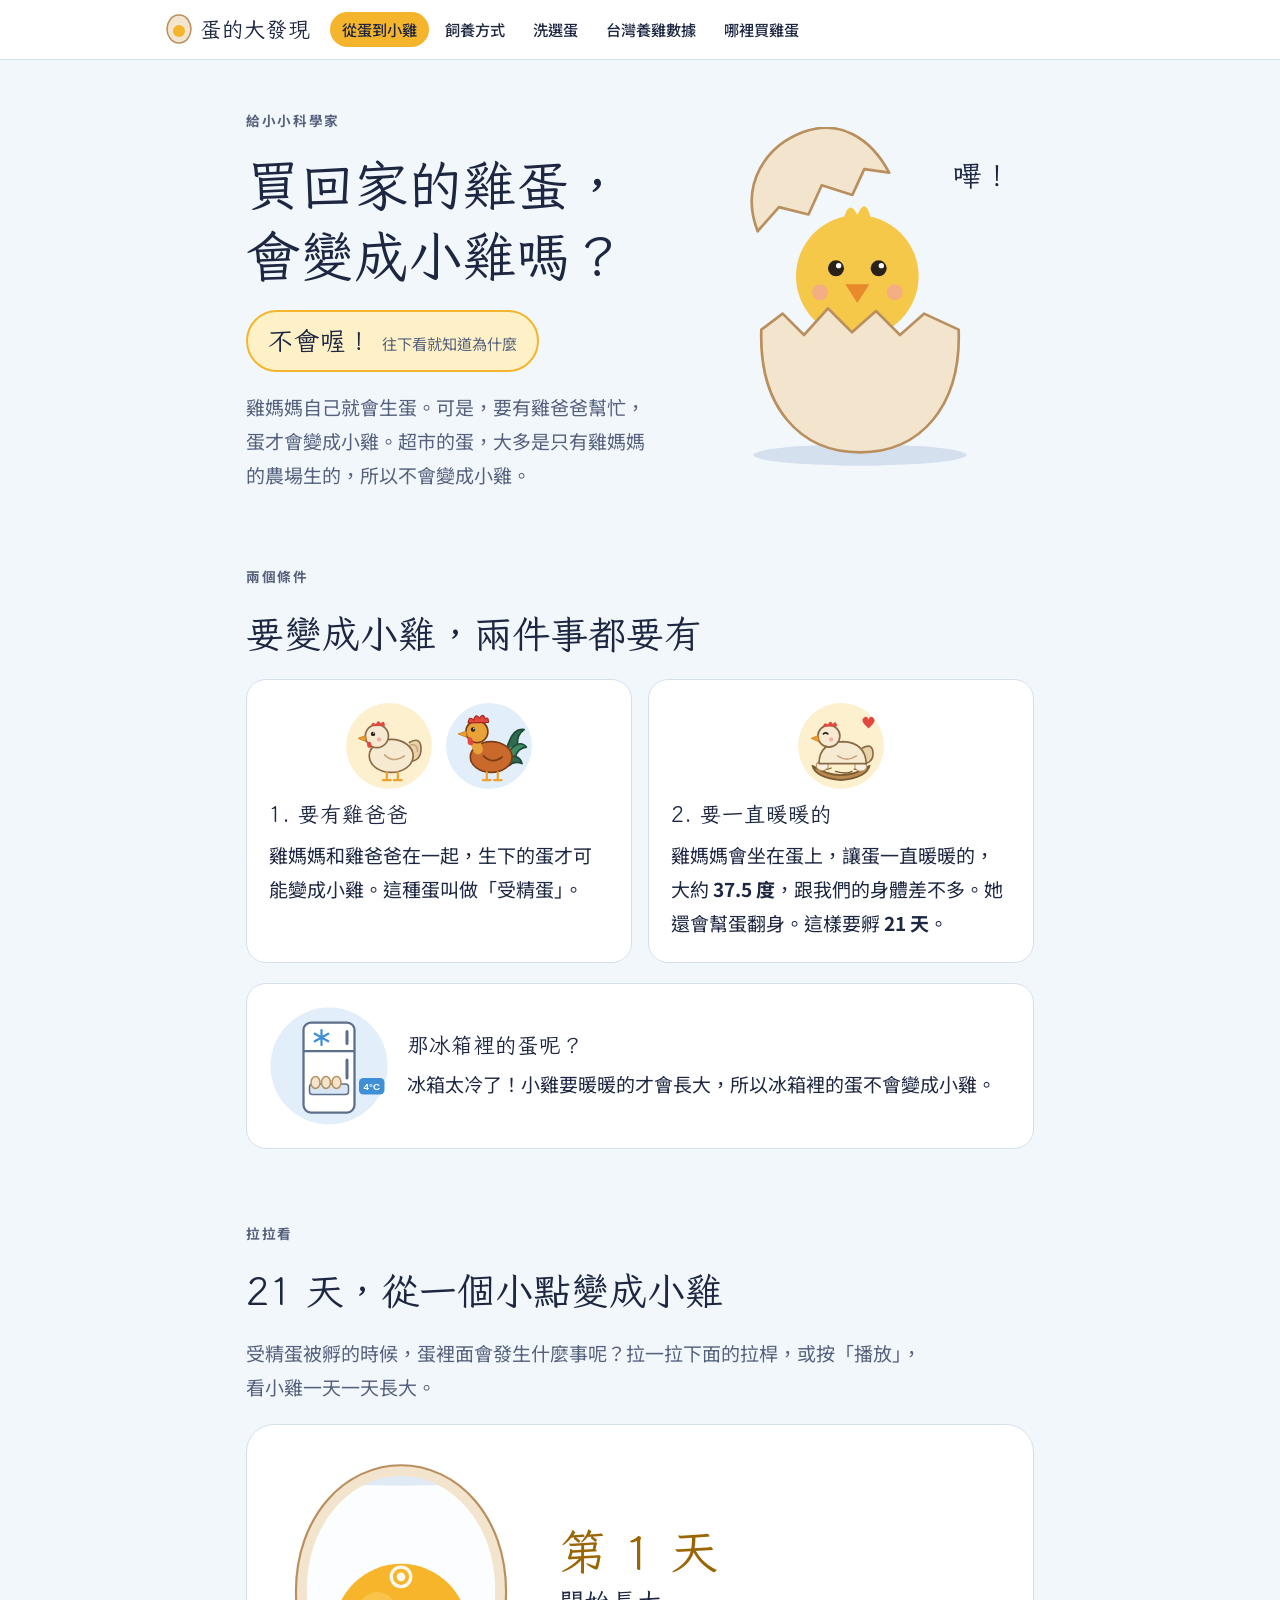
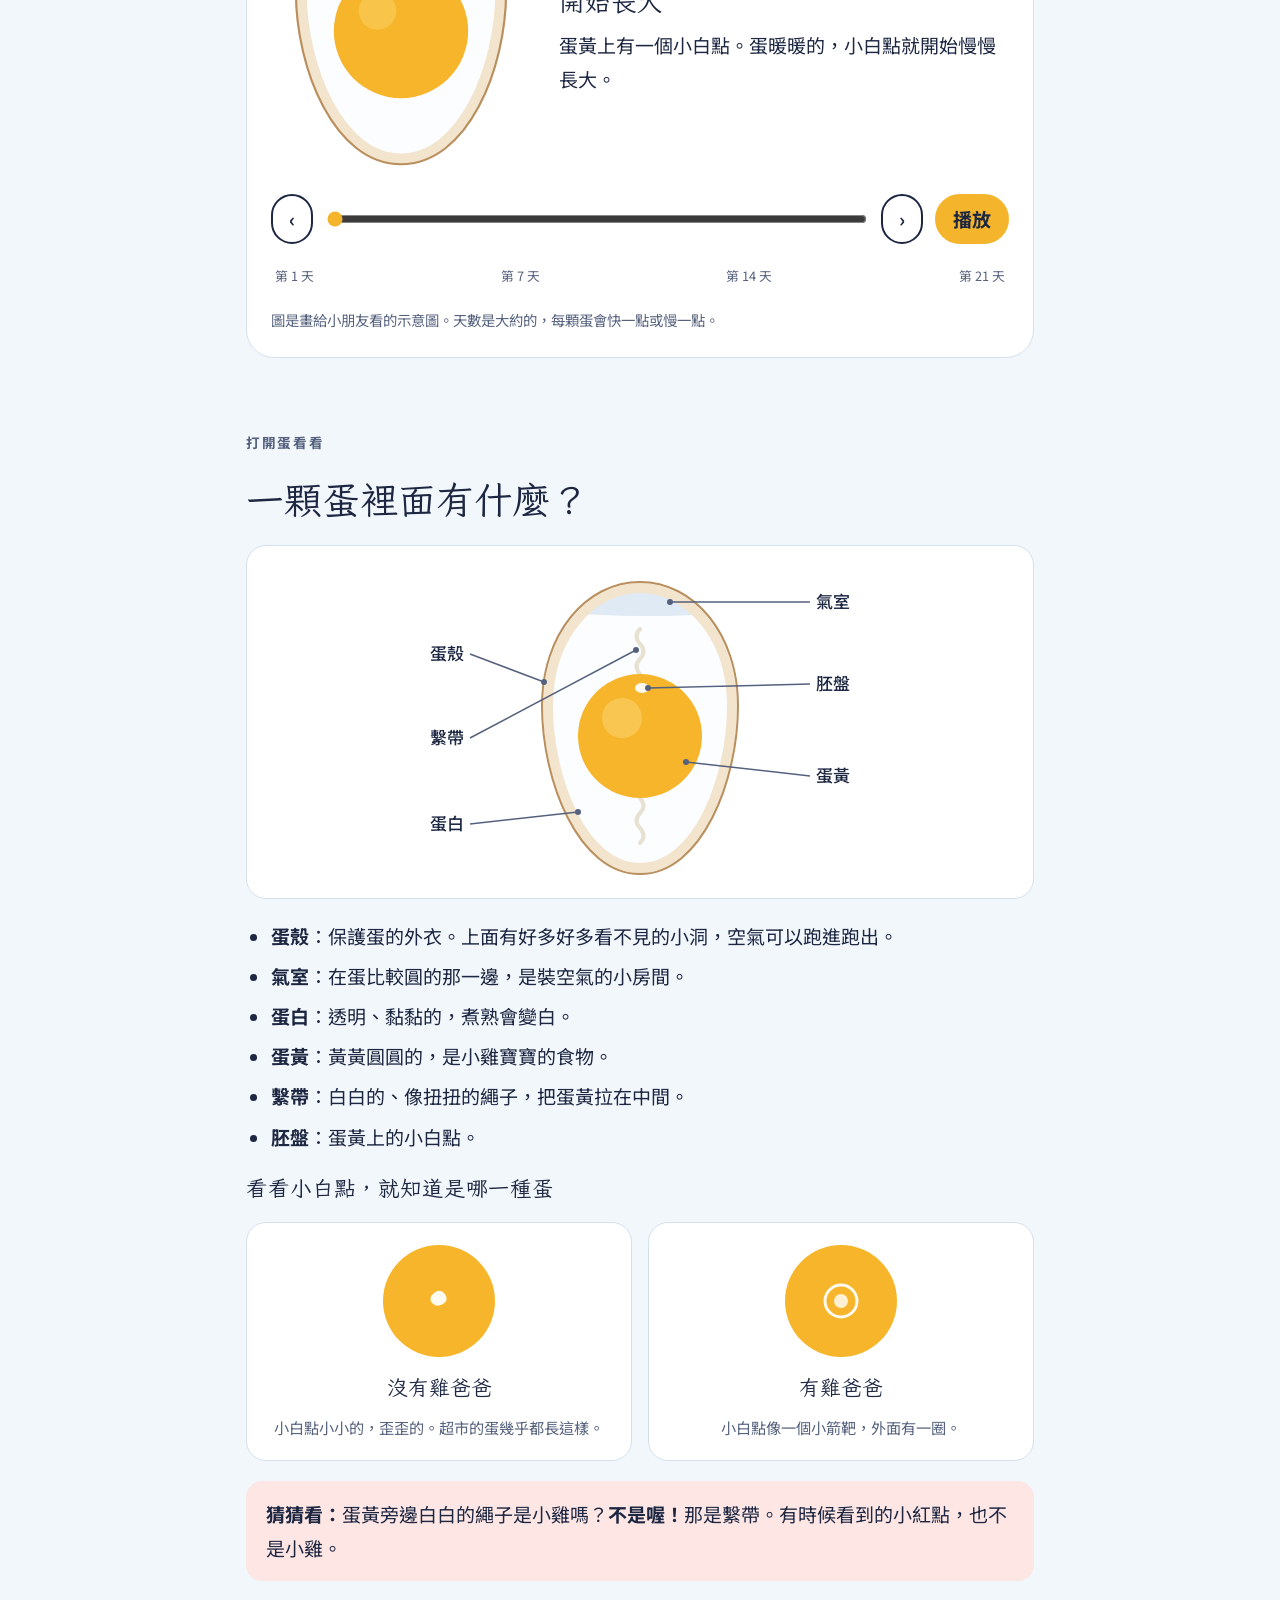
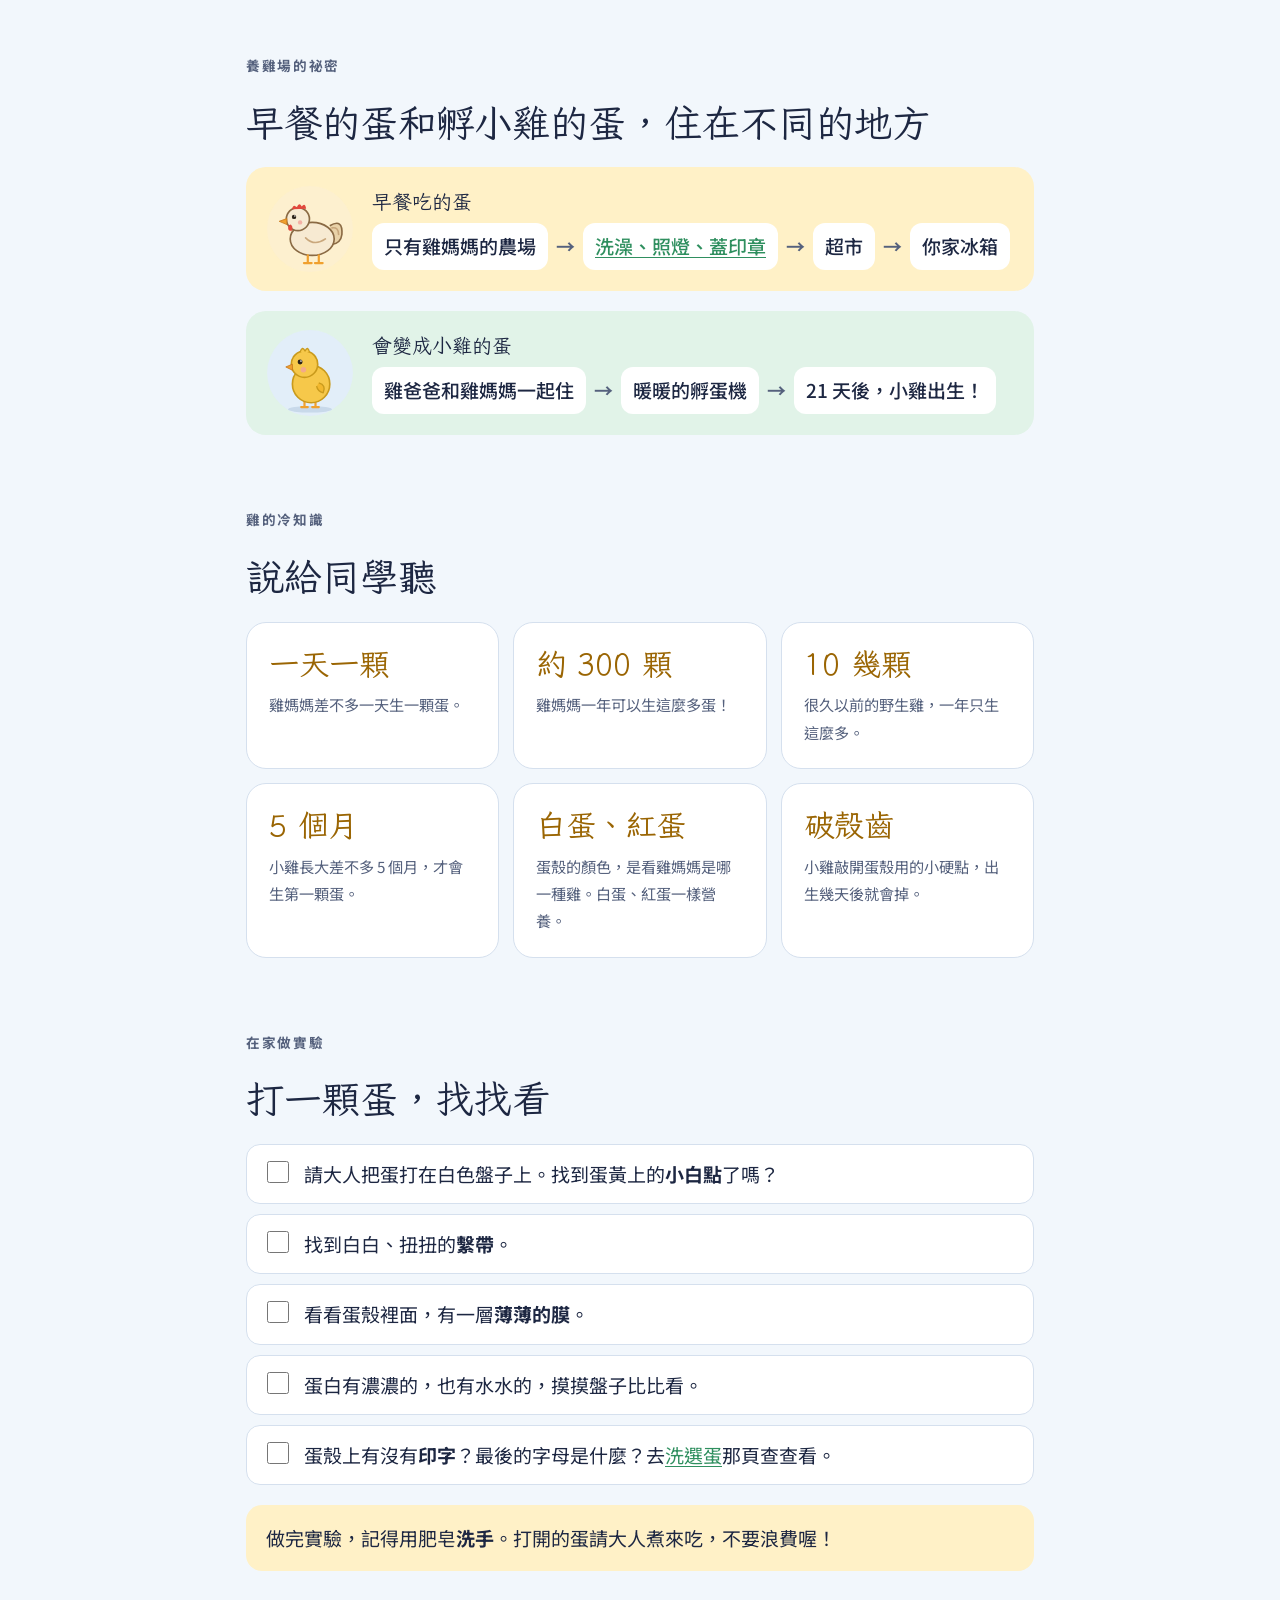
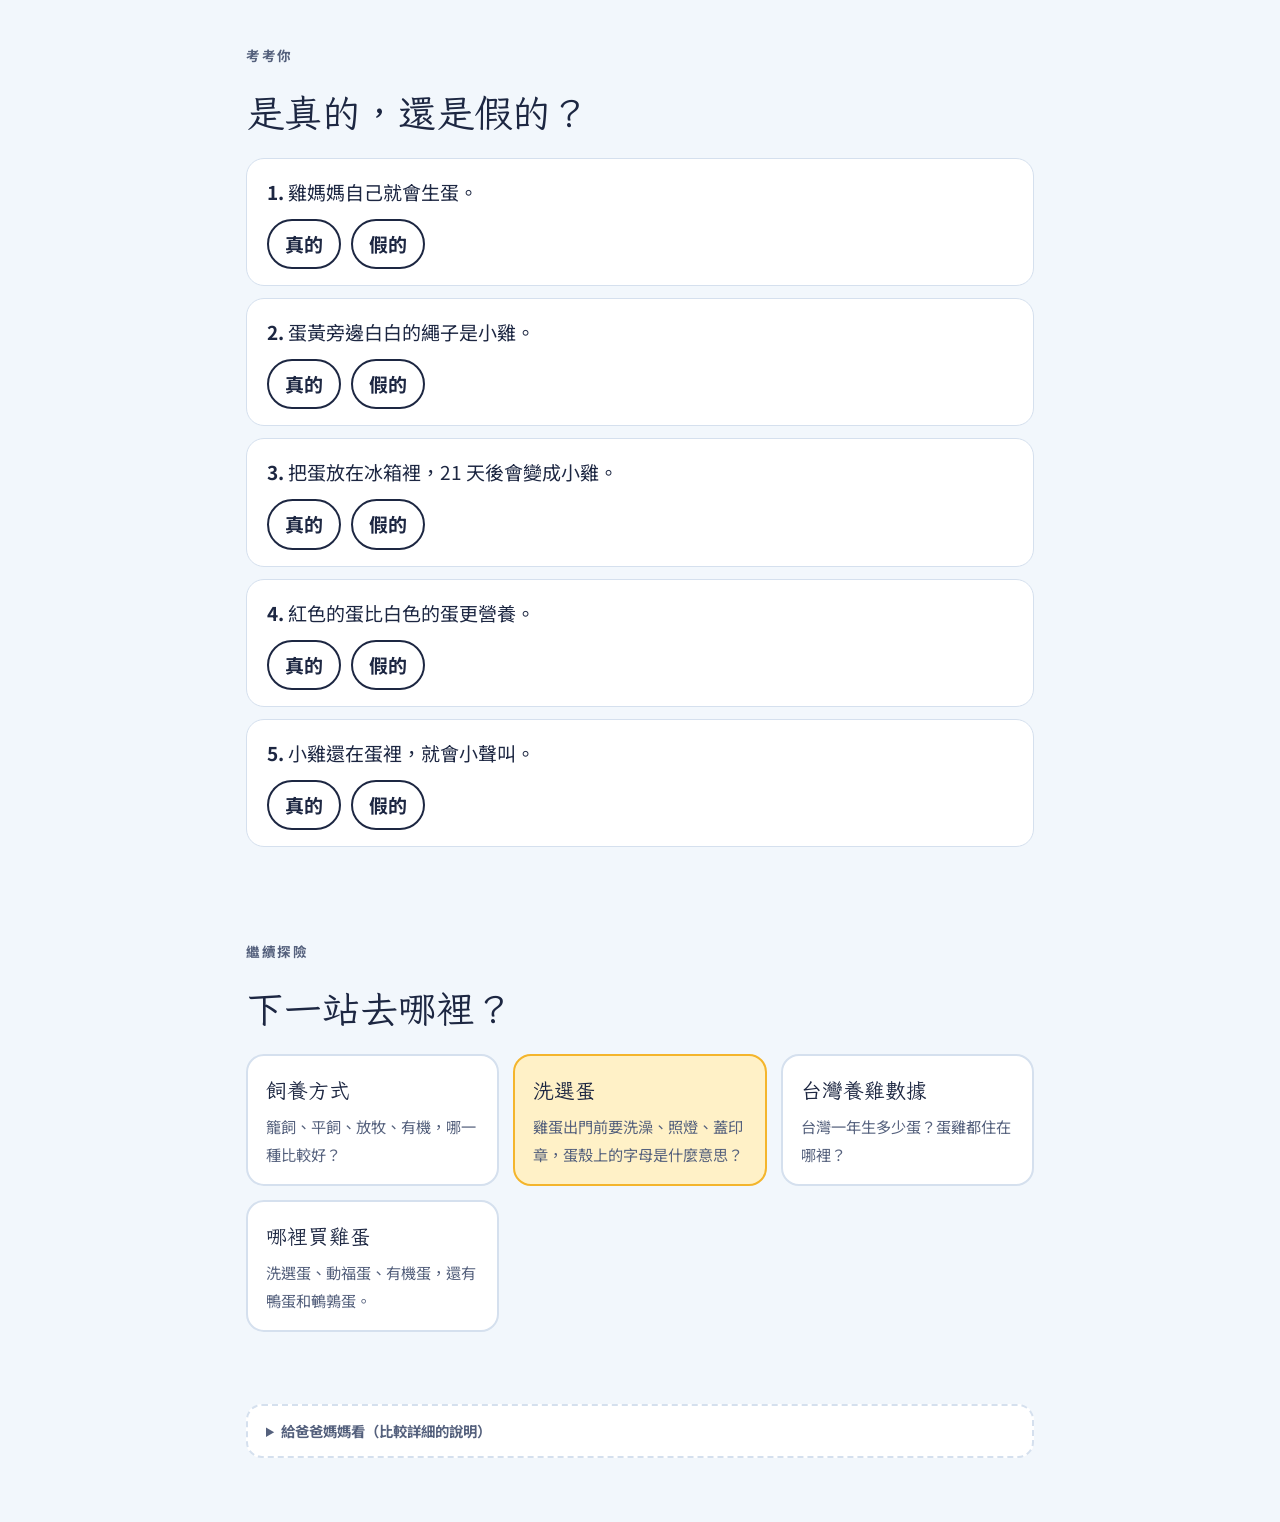
==== commit dfdcf425: "Rename site to 蛋的大發現" ====
--- a/index.html
+++ b/index.html
@@ -3,12 +3,12 @@
 <head>
 <meta charset="utf-8">
 <meta name="viewport" content="width=device-width, initial-scale=1, viewport-fit=cover">
-<title>從蛋到小雞｜蛋蛋小學堂</title>
+<title>從蛋到小雞｜蛋的大發現</title>
 <meta name="description" content="給小朋友的圖解：為什麼超市的蛋不會孵出小雞，以及受精蛋 21 天變成小雞的過程。">
 <link rel="preconnect" href="https://fonts.googleapis.com">
 <link rel="preconnect" href="https://fonts.gstatic.com" crossorigin>
 <link rel="stylesheet" href="https://fonts.googleapis.com/css2?family=Iansui&family=Noto+Sans+TC:wght@400;500;700&display=swap">
-<link rel="stylesheet" href="assets/style.css">
+<link rel="stylesheet" href="assets/style.css?v=2">
 <style>
 .cond svg { width: 72px; height: 72px; }
 .cond ul { margin: 0; padding-left: 1.2em; }
@@ -98,7 +98,7 @@
 <body>
 <header class="site-head">
   <nav class="nav" aria-label="網站導覽">
-    <a class="brand" href="index.html"><svg viewBox="0 0 26 30" aria-hidden="true"><path d="M13 29C5 29 1 21 1 15S5 1 13 1s12 8 12 14-4 14-12 14Z" fill="var(--shell)" stroke="var(--shell-line)" stroke-width="1.5"/><circle cx="13" cy="17" r="6" fill="var(--yolk)"/></svg>蛋蛋小學堂</a>
+    <a class="brand" href="index.html"><svg viewBox="0 0 26 30" aria-hidden="true"><path d="M13 29C5 29 1 21 1 15S5 1 13 1s12 8 12 14-4 14-12 14Z" fill="var(--shell)" stroke="var(--shell-line)" stroke-width="1.5"/><circle cx="13" cy="17" r="6" fill="var(--yolk)"/></svg>蛋的大發現</a>
     <ul>
       <li><a href="index.html" aria-current="page">從蛋到小雞</a></li>
       <li><a href="farming.html">飼養方式</a></li>
@@ -343,7 +343,7 @@
   </details>
 </main>
 
-<script src="assets/quiz.js"></script>
+<script src="assets/quiz.js?v=2"></script>
 <script>
 (function () {
   var EGG = "M120 286 C 62 286 28 200 28 132 C 28 66 70 20 120 20 C 170 20 212 66 212 132 C 212 200 178 286 120 286 Z";
--- a/assets/style.css
+++ b/assets/style.css
@@ -1,4 +1,4 @@
-/* 蛋蛋小學堂: one friendly reading column per page, sky-tinted ground, yolk accent. */
+/* 蛋的大發現: one friendly reading column per page, sky-tinted ground, yolk accent. */
 :root {
   --bg: #f2f7fc;
   --surface: #ffffff;
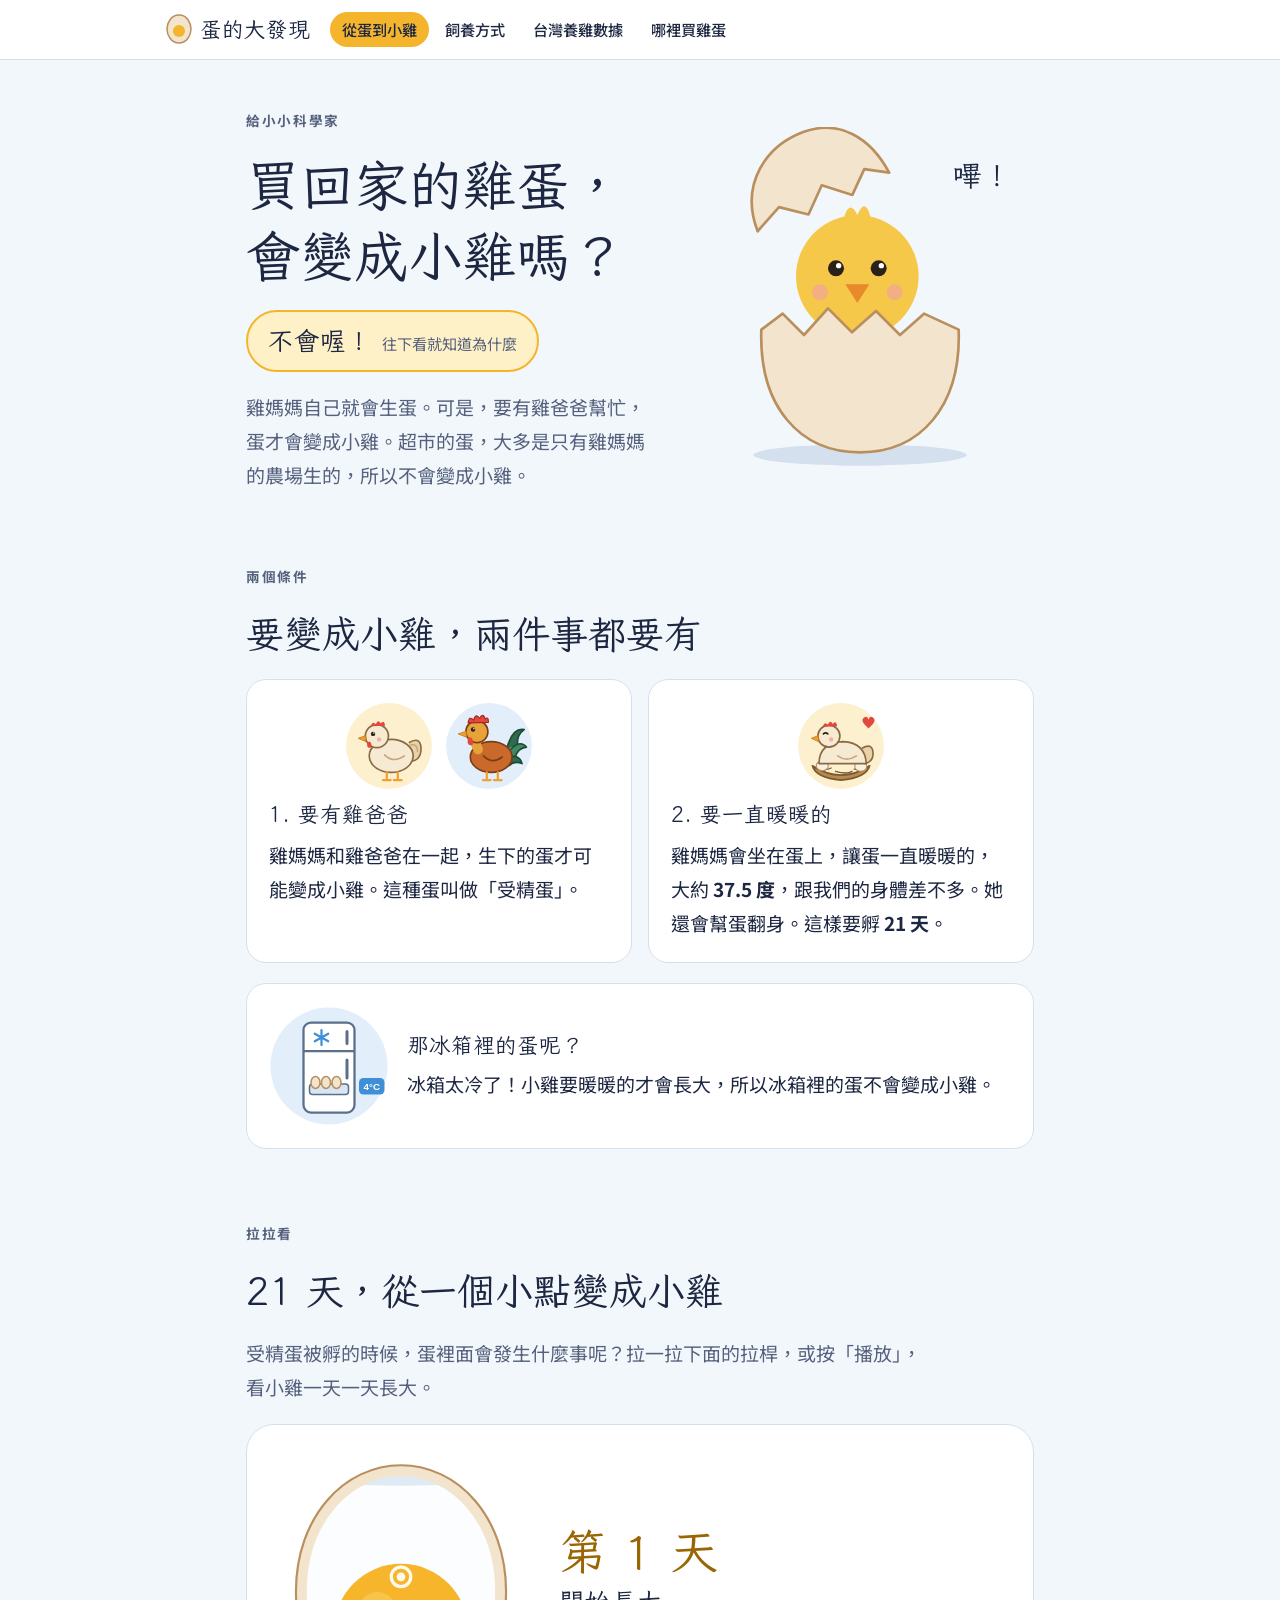
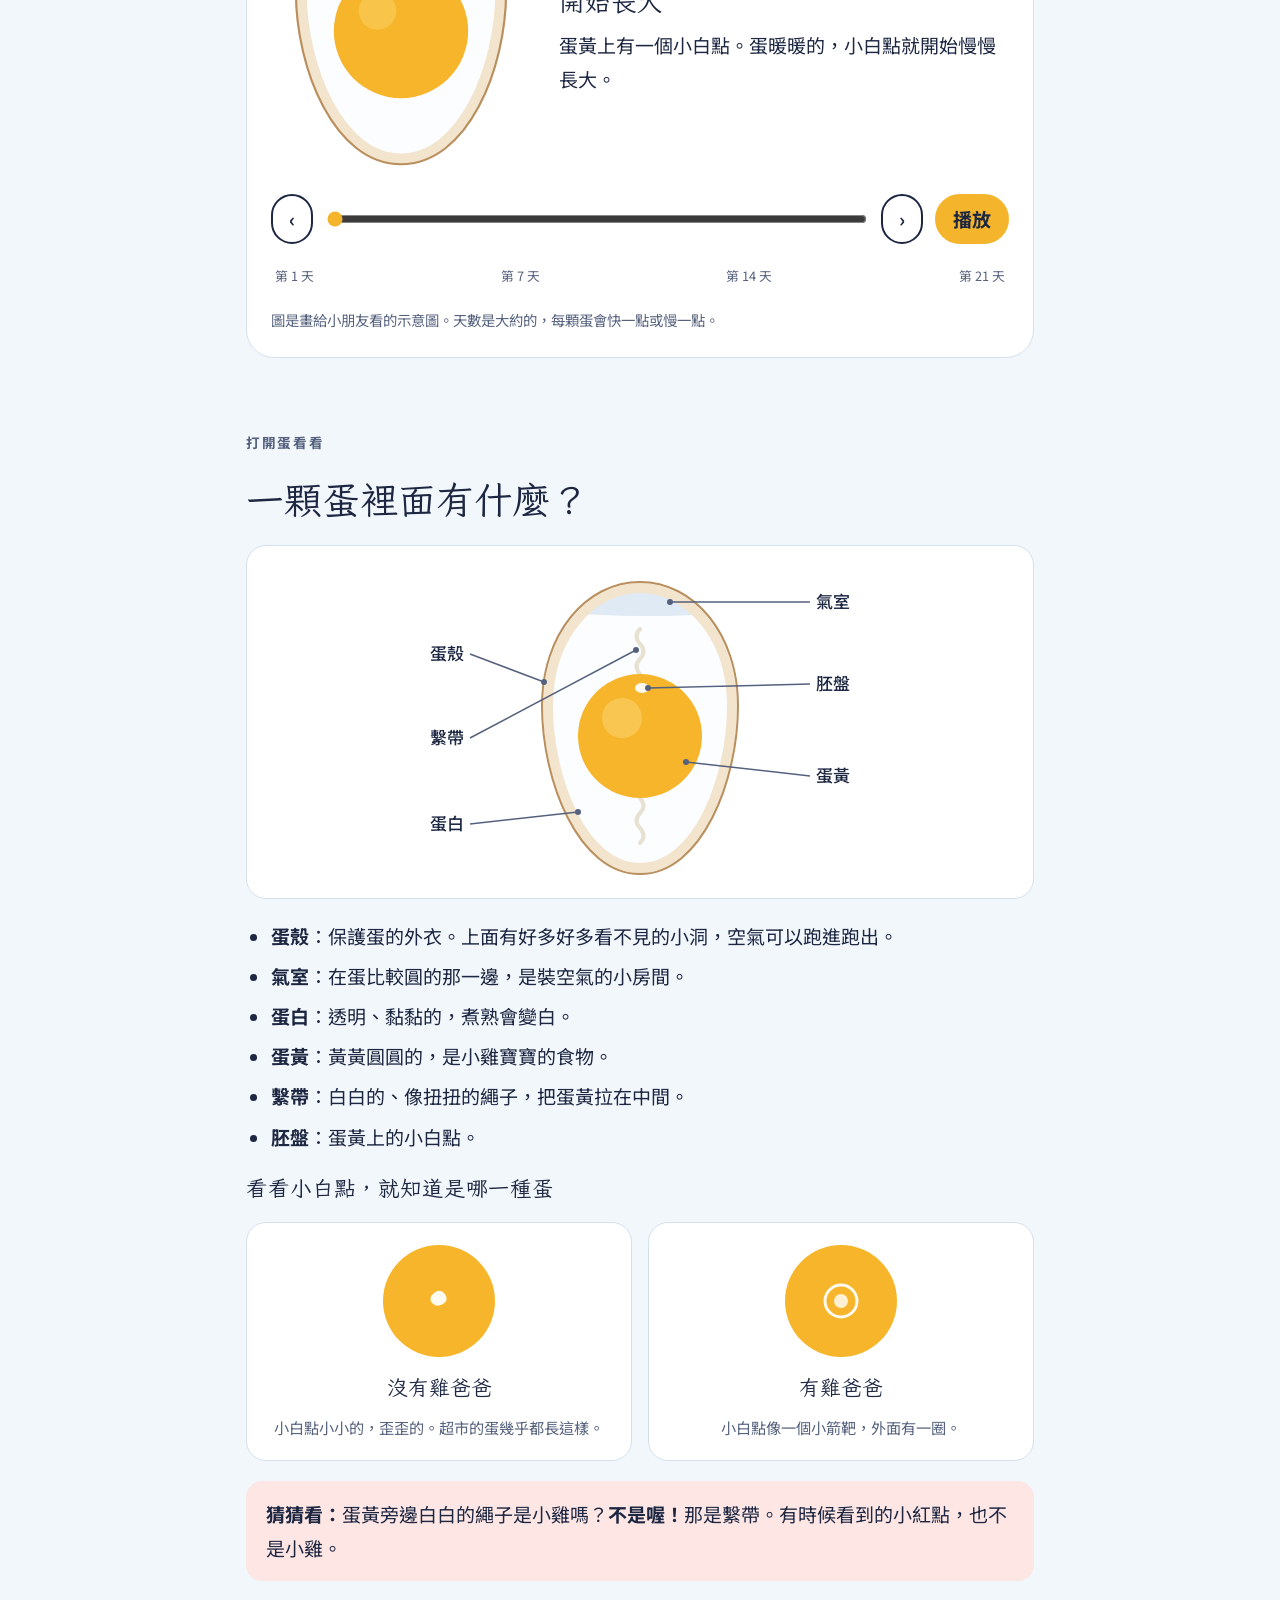
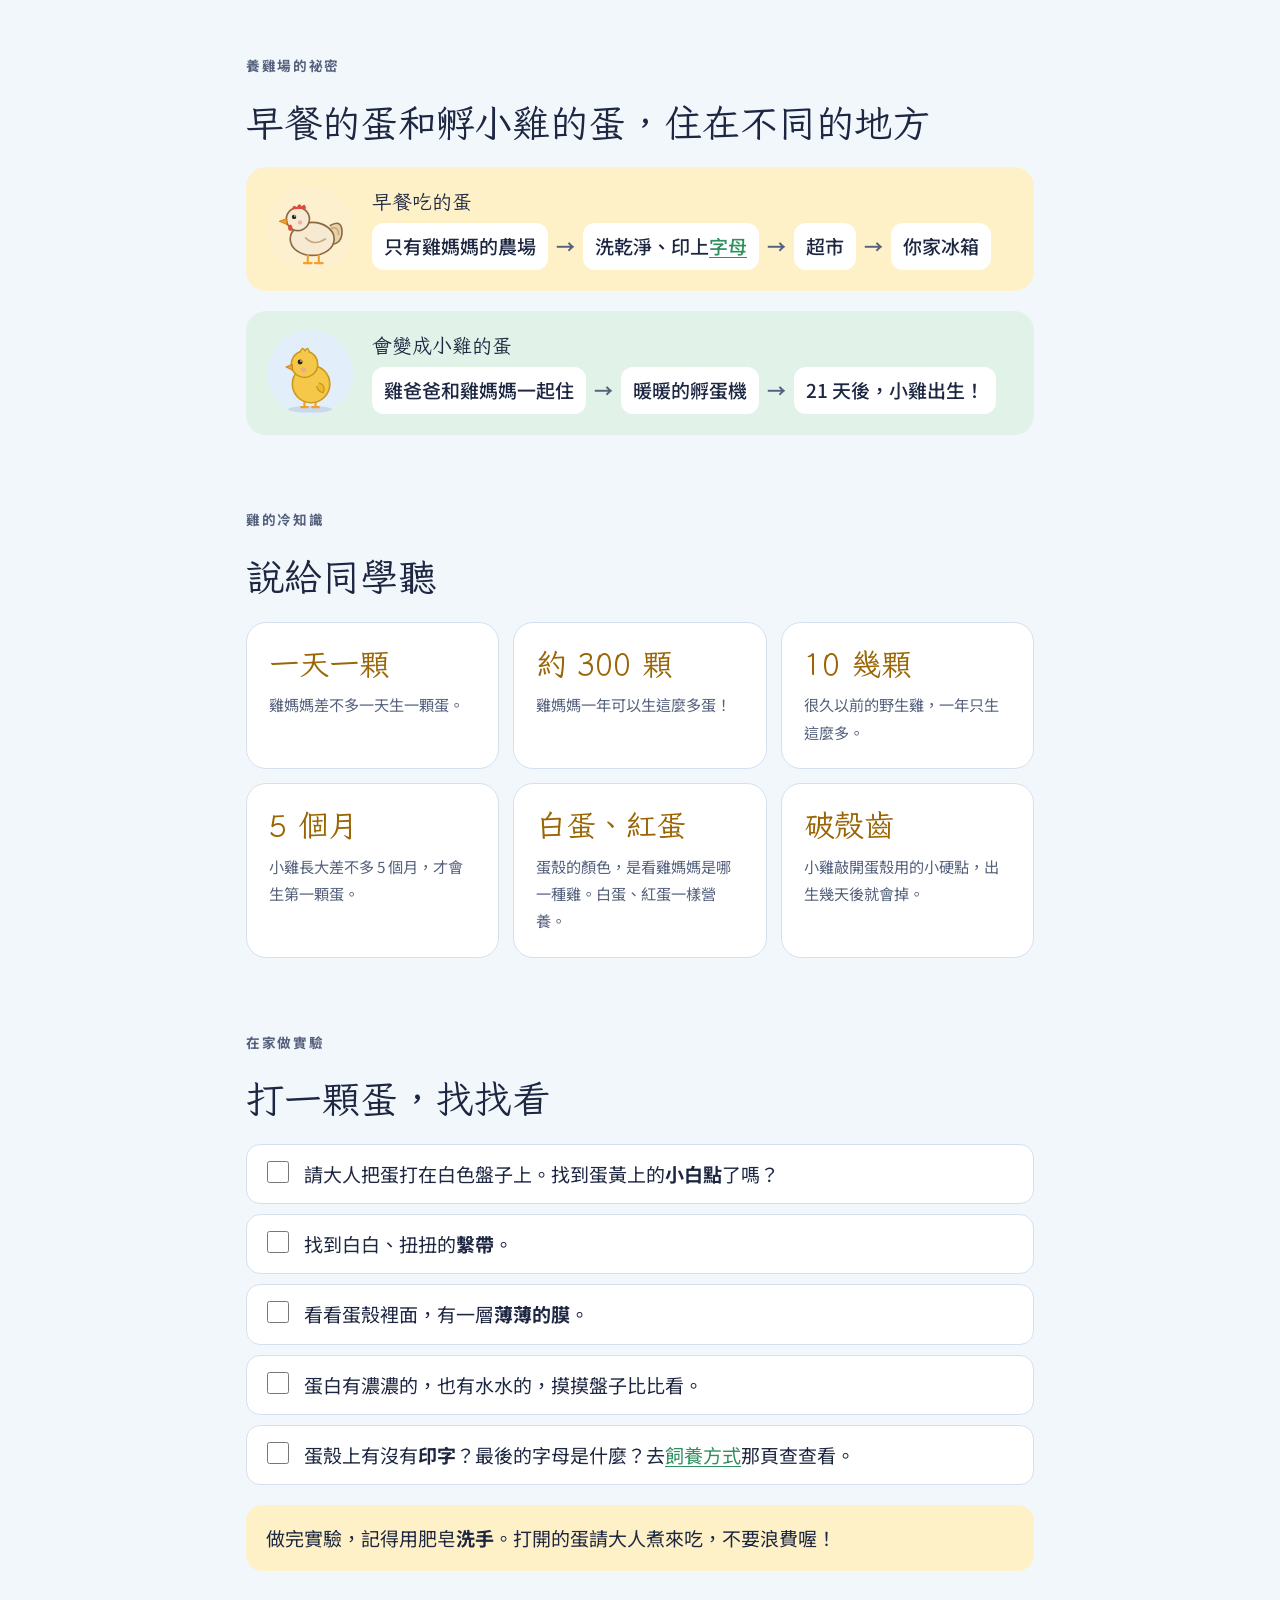
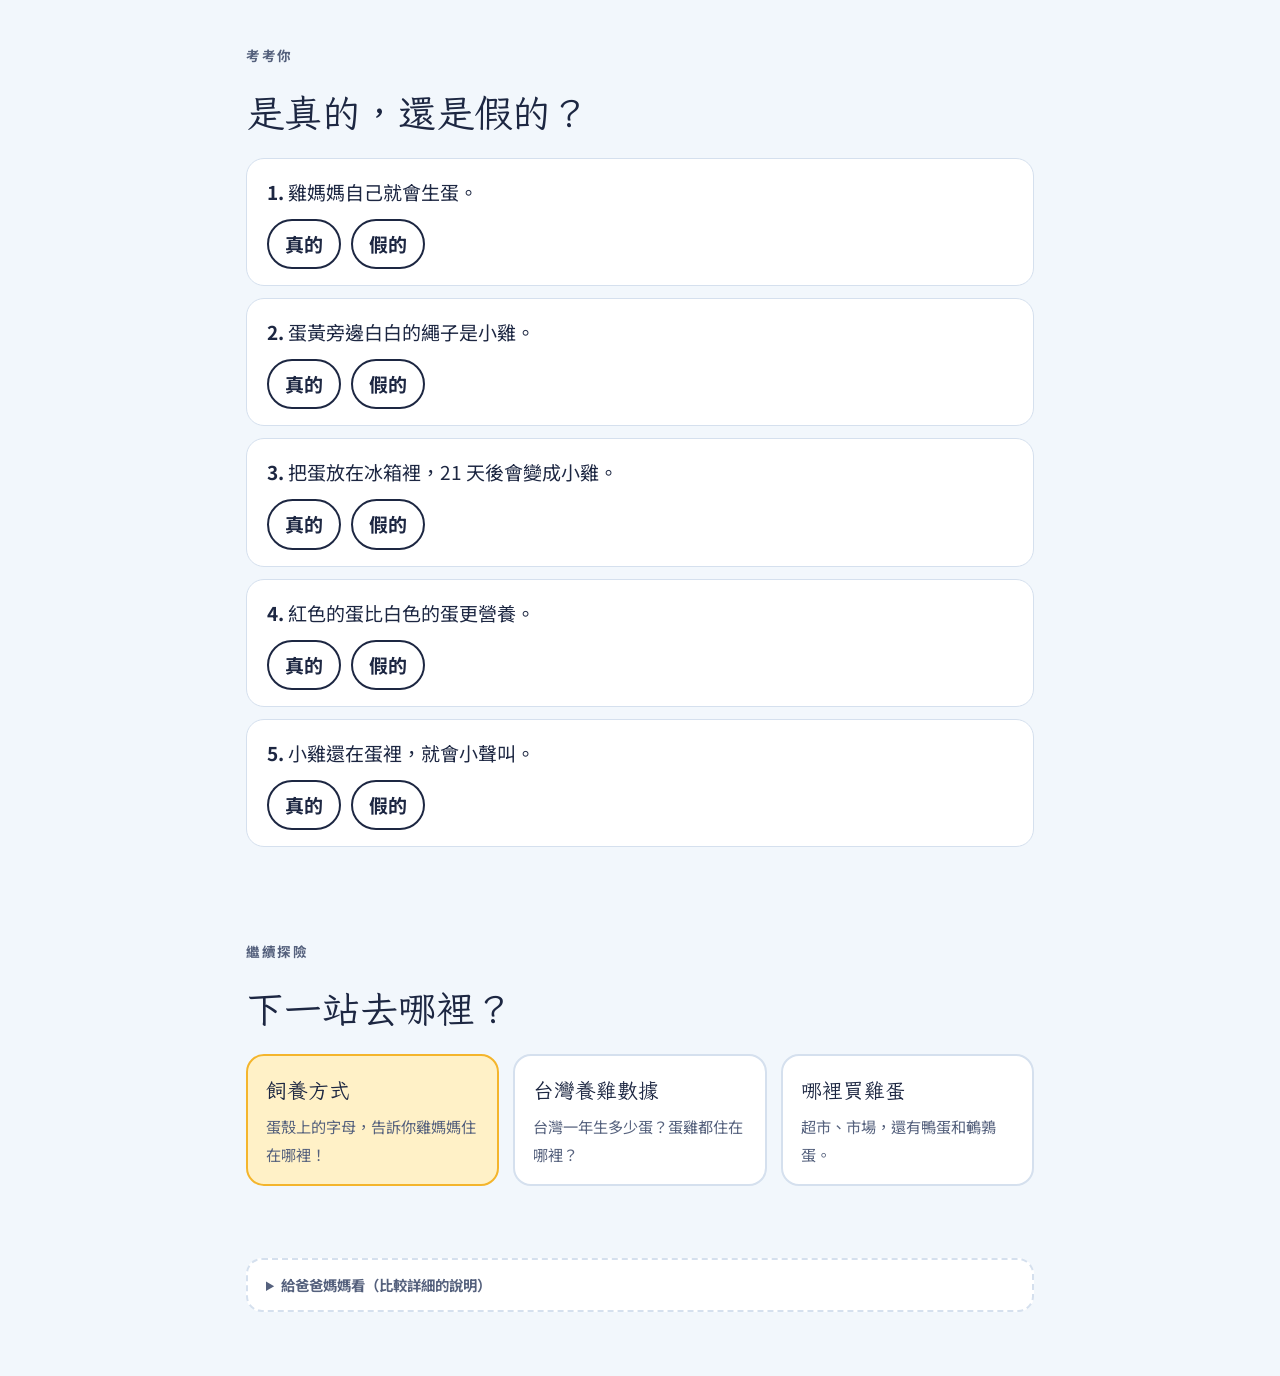
==== commit 5c8ddfa4: "Remove 洗選蛋 page; make eggshell letters the focus of 飼養方式 - washed-eggs.html now redirects to farming" ====
--- a/index.html
+++ b/index.html
@@ -102,7 +102,6 @@
     <ul>
       <li><a href="index.html" aria-current="page">從蛋到小雞</a></li>
       <li><a href="farming.html">飼養方式</a></li>
-      <li><a href="washed-eggs.html">洗選蛋</a></li>
       <li><a href="taiwan-data.html">台灣養雞數據</a></li>
       <li><a href="buy-eggs.html">哪裡買雞蛋</a></li>
     </ul>
@@ -263,7 +262,7 @@
           <h3>早餐吃的蛋</h3>
           <ol class="steps">
             <li>只有雞媽媽的農場</li><li class="arrow" aria-hidden="true">→</li>
-            <li><a href="washed-eggs.html">洗澡、照燈、蓋印章</a></li><li class="arrow" aria-hidden="true">→</li>
+            <li>洗乾淨、印上<a href="farming.html#letters">字母</a></li><li class="arrow" aria-hidden="true">→</li>
             <li>超市</li><li class="arrow" aria-hidden="true">→</li>
             <li>你家冰箱</li>
           </ol>
@@ -306,7 +305,7 @@
       <li><label><input type="checkbox" id="c2"><span>找到白白、扭扭的<b>繫帶</b>。</span></label></li>
       <li><label><input type="checkbox" id="c3"><span>看看蛋殼裡面，有一層<b>薄薄的膜</b>。</span></label></li>
       <li><label><input type="checkbox" id="c4"><span>蛋白有濃濃的，也有水水的，摸摸盤子比比看。</span></label></li>
-      <li><label><input type="checkbox" id="c5"><span>蛋殼上有沒有<b>印字</b>？最後的字母是什麼？去<a href="washed-eggs.html#code">洗選蛋</a>那頁查查看。</span></label></li>
+      <li><label><input type="checkbox" id="c5"><span>蛋殼上有沒有<b>印字</b>？最後的字母是什麼？去<a href="farming.html#letters">飼養方式</a>那頁查查看。</span></label></li>
     </ul>
     <p class="note-yolk">做完實驗，記得用肥皂<b>洗手</b>。打開的蛋請大人煮來吃，不要浪費喔！</p>
   </section>
@@ -322,10 +321,9 @@
     <p class="eyebrow">繼續探險</p>
     <h2 id="more">下一站去哪裡？</h2>
     <div class="next">
-      <a href="farming.html"><b>飼養方式</b><span>籠飼、平飼、放牧、有機，哪一種比較好？</span></a>
-      <a class="star" href="washed-eggs.html"><b>洗選蛋</b><span>雞蛋出門前要洗澡、照燈、蓋印章，蛋殼上的字母是什麼意思？</span></a>
+      <a class="star" href="farming.html"><b>飼養方式</b><span>蛋殼上的字母，告訴你雞媽媽住在哪裡！</span></a>
       <a href="taiwan-data.html"><b>台灣養雞數據</b><span>台灣一年生多少蛋？蛋雞都住在哪裡？</span></a>
-      <a href="buy-eggs.html"><b>哪裡買雞蛋</b><span>洗選蛋、動福蛋、有機蛋，還有鴨蛋和鵪鶉蛋。</span></a>
+      <a href="buy-eggs.html"><b>哪裡買雞蛋</b><span>超市、市場，還有鴨蛋和鵪鶉蛋。</span></a>
     </div>
   </section>
 
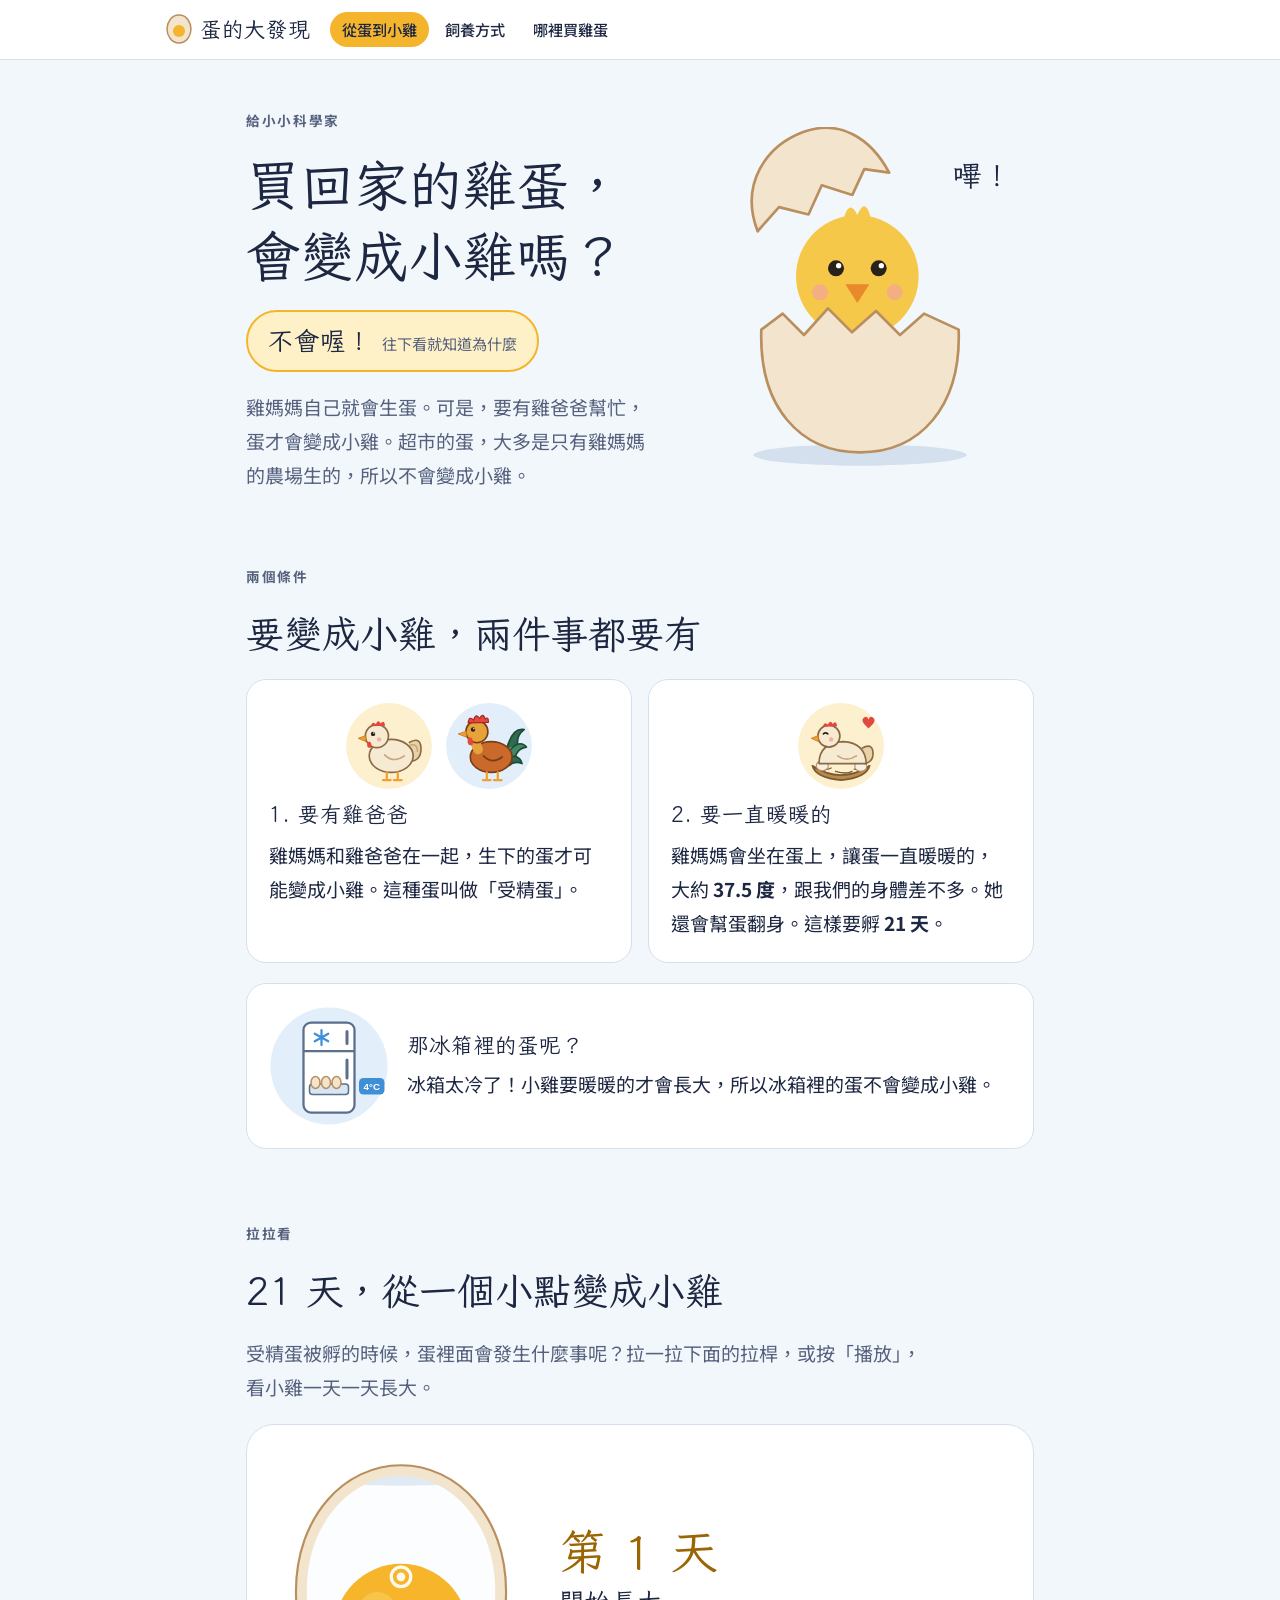
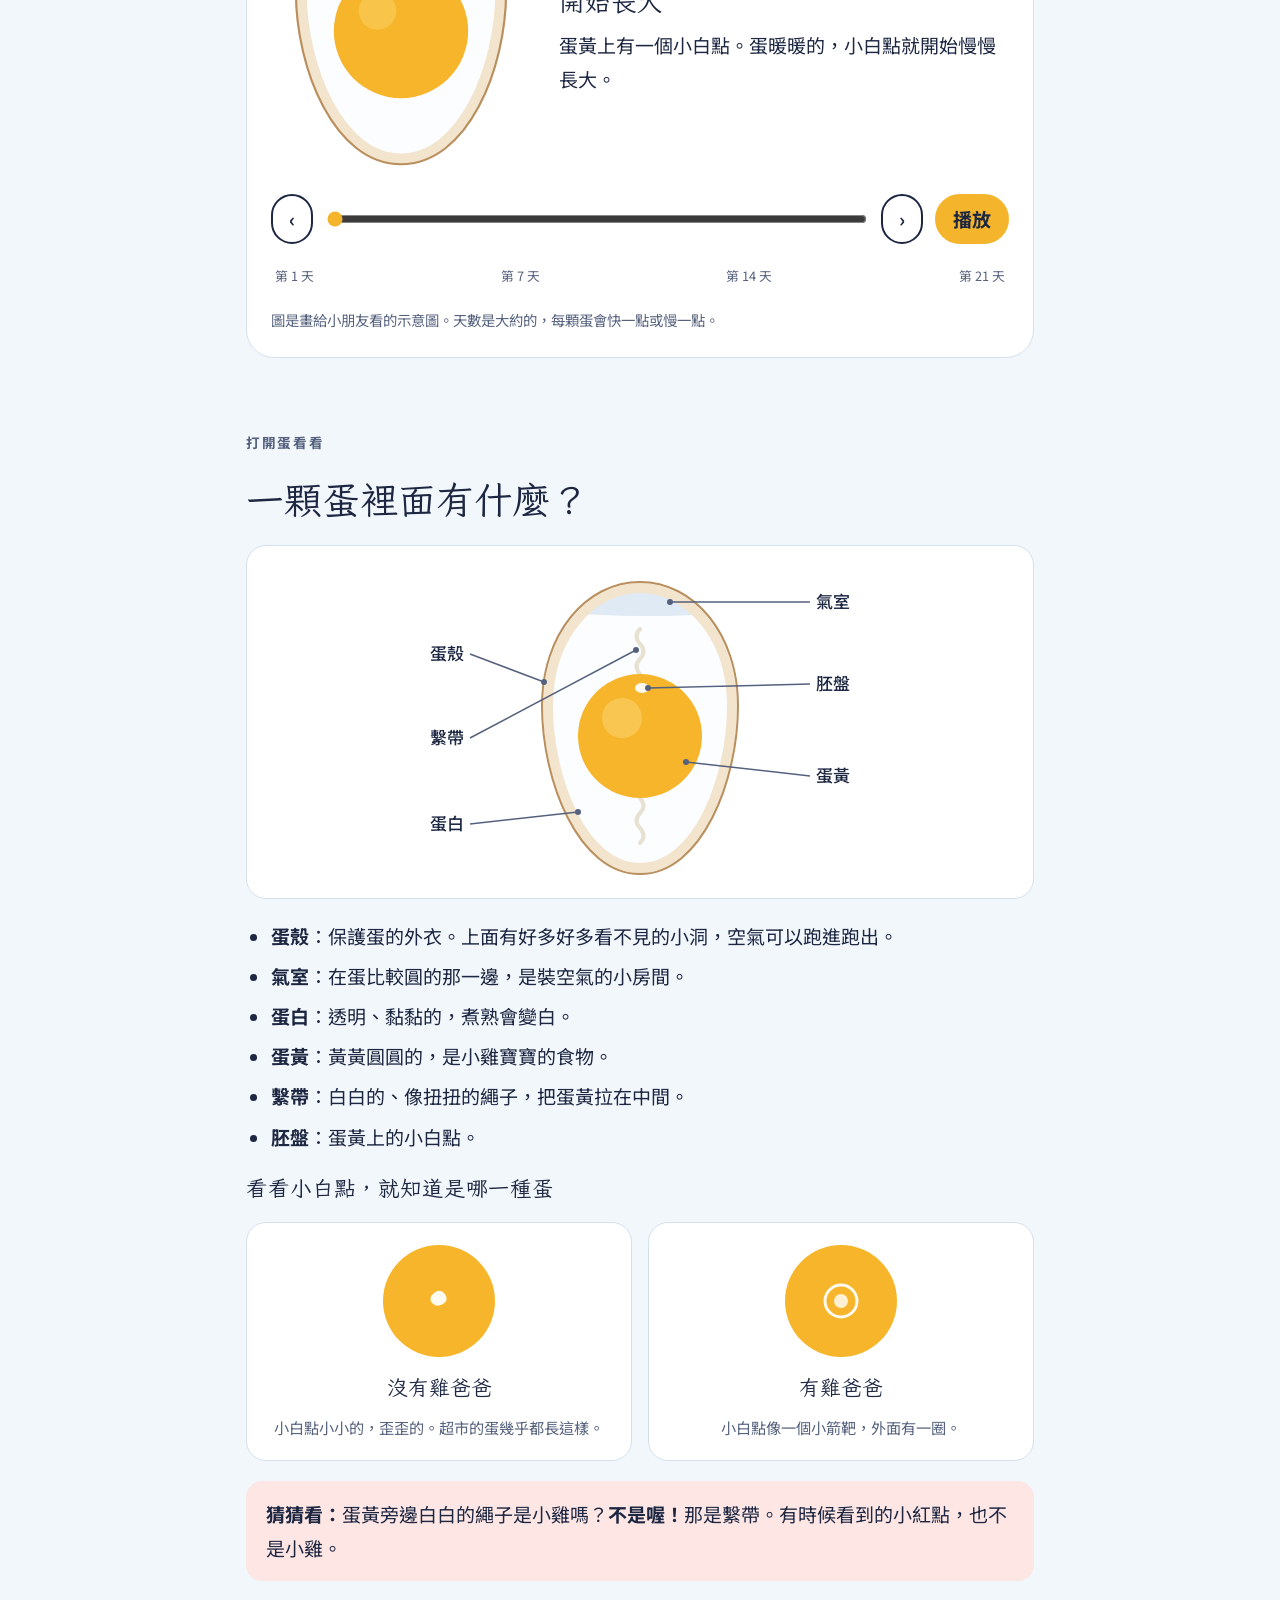
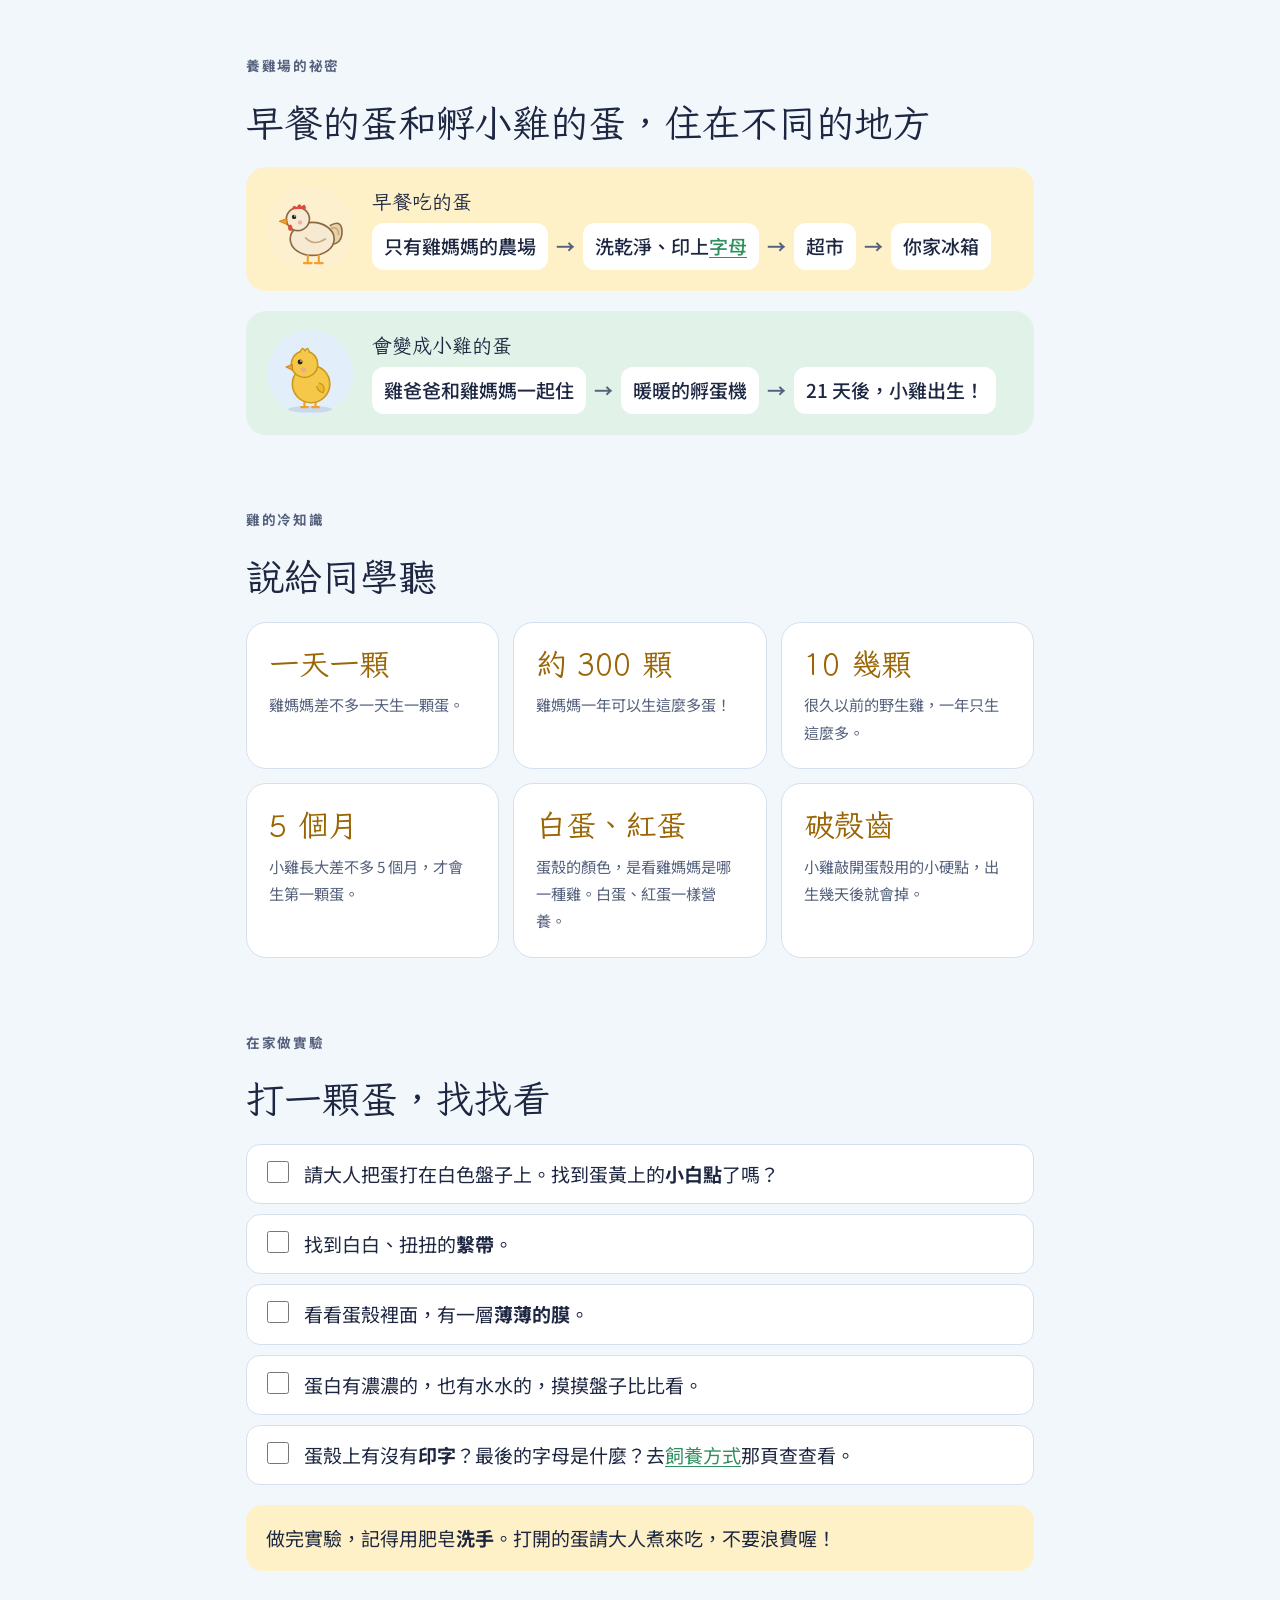
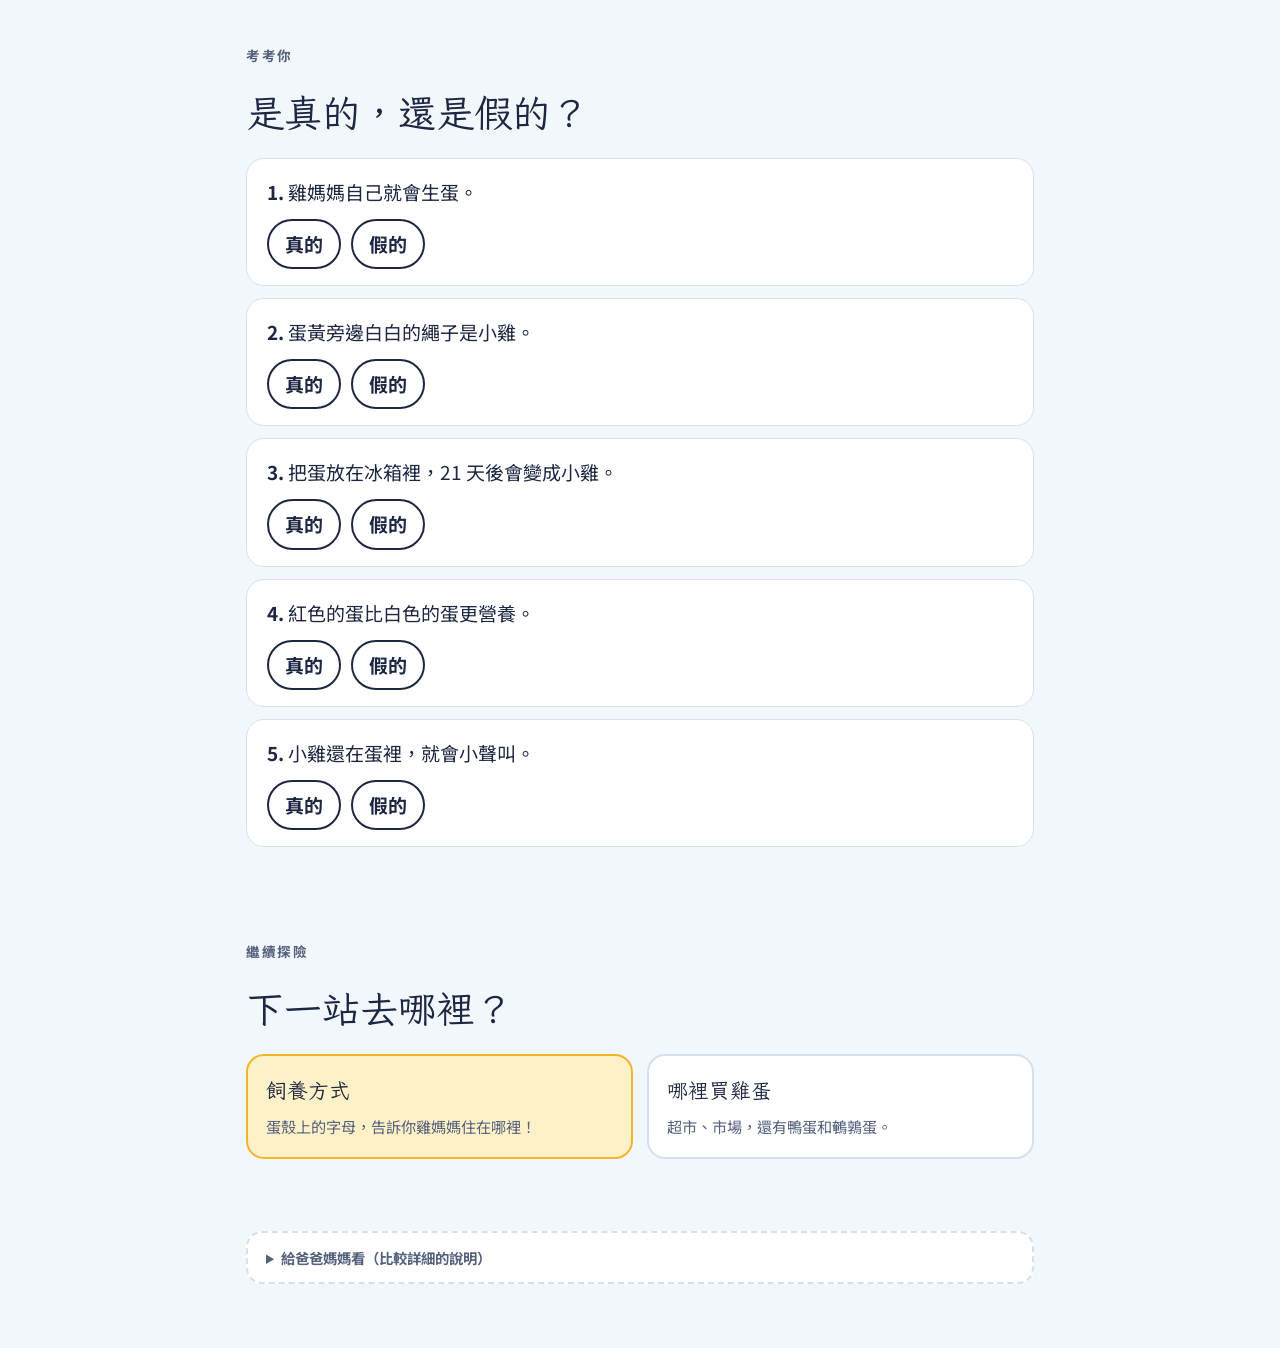
==== commit b9116d98: "Remove 台灣養雞數據 page (too hard for kids) - taiwan-data.html now redirects to index.html - drop nav and" ====
--- a/index.html
+++ b/index.html
@@ -102,7 +102,6 @@
     <ul>
       <li><a href="index.html" aria-current="page">從蛋到小雞</a></li>
       <li><a href="farming.html">飼養方式</a></li>
-      <li><a href="taiwan-data.html">台灣養雞數據</a></li>
       <li><a href="buy-eggs.html">哪裡買雞蛋</a></li>
     </ul>
   </nav>
@@ -322,7 +321,6 @@
     <h2 id="more">下一站去哪裡？</h2>
     <div class="next">
       <a class="star" href="farming.html"><b>飼養方式</b><span>蛋殼上的字母，告訴你雞媽媽住在哪裡！</span></a>
-      <a href="taiwan-data.html"><b>台灣養雞數據</b><span>台灣一年生多少蛋？蛋雞都住在哪裡？</span></a>
       <a href="buy-eggs.html"><b>哪裡買雞蛋</b><span>超市、市場，還有鴨蛋和鵪鶉蛋。</span></a>
     </div>
   </section>
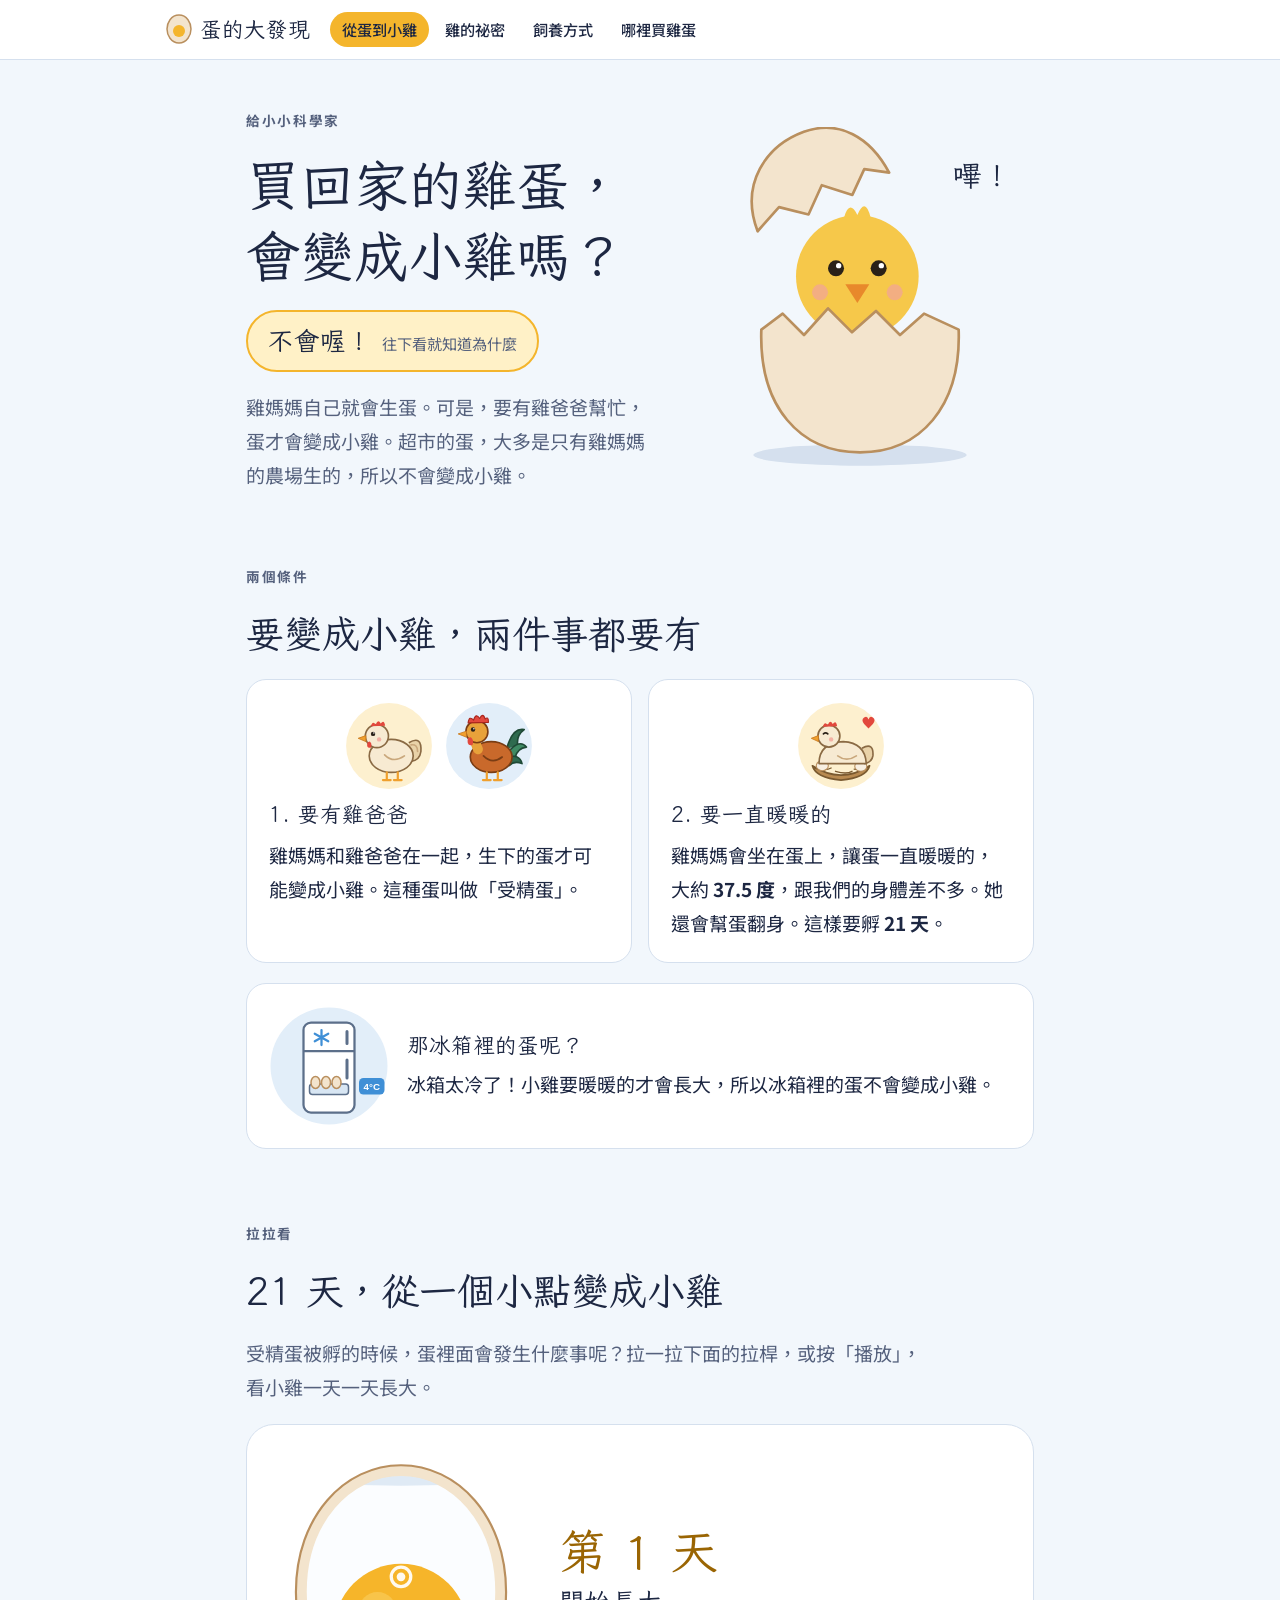
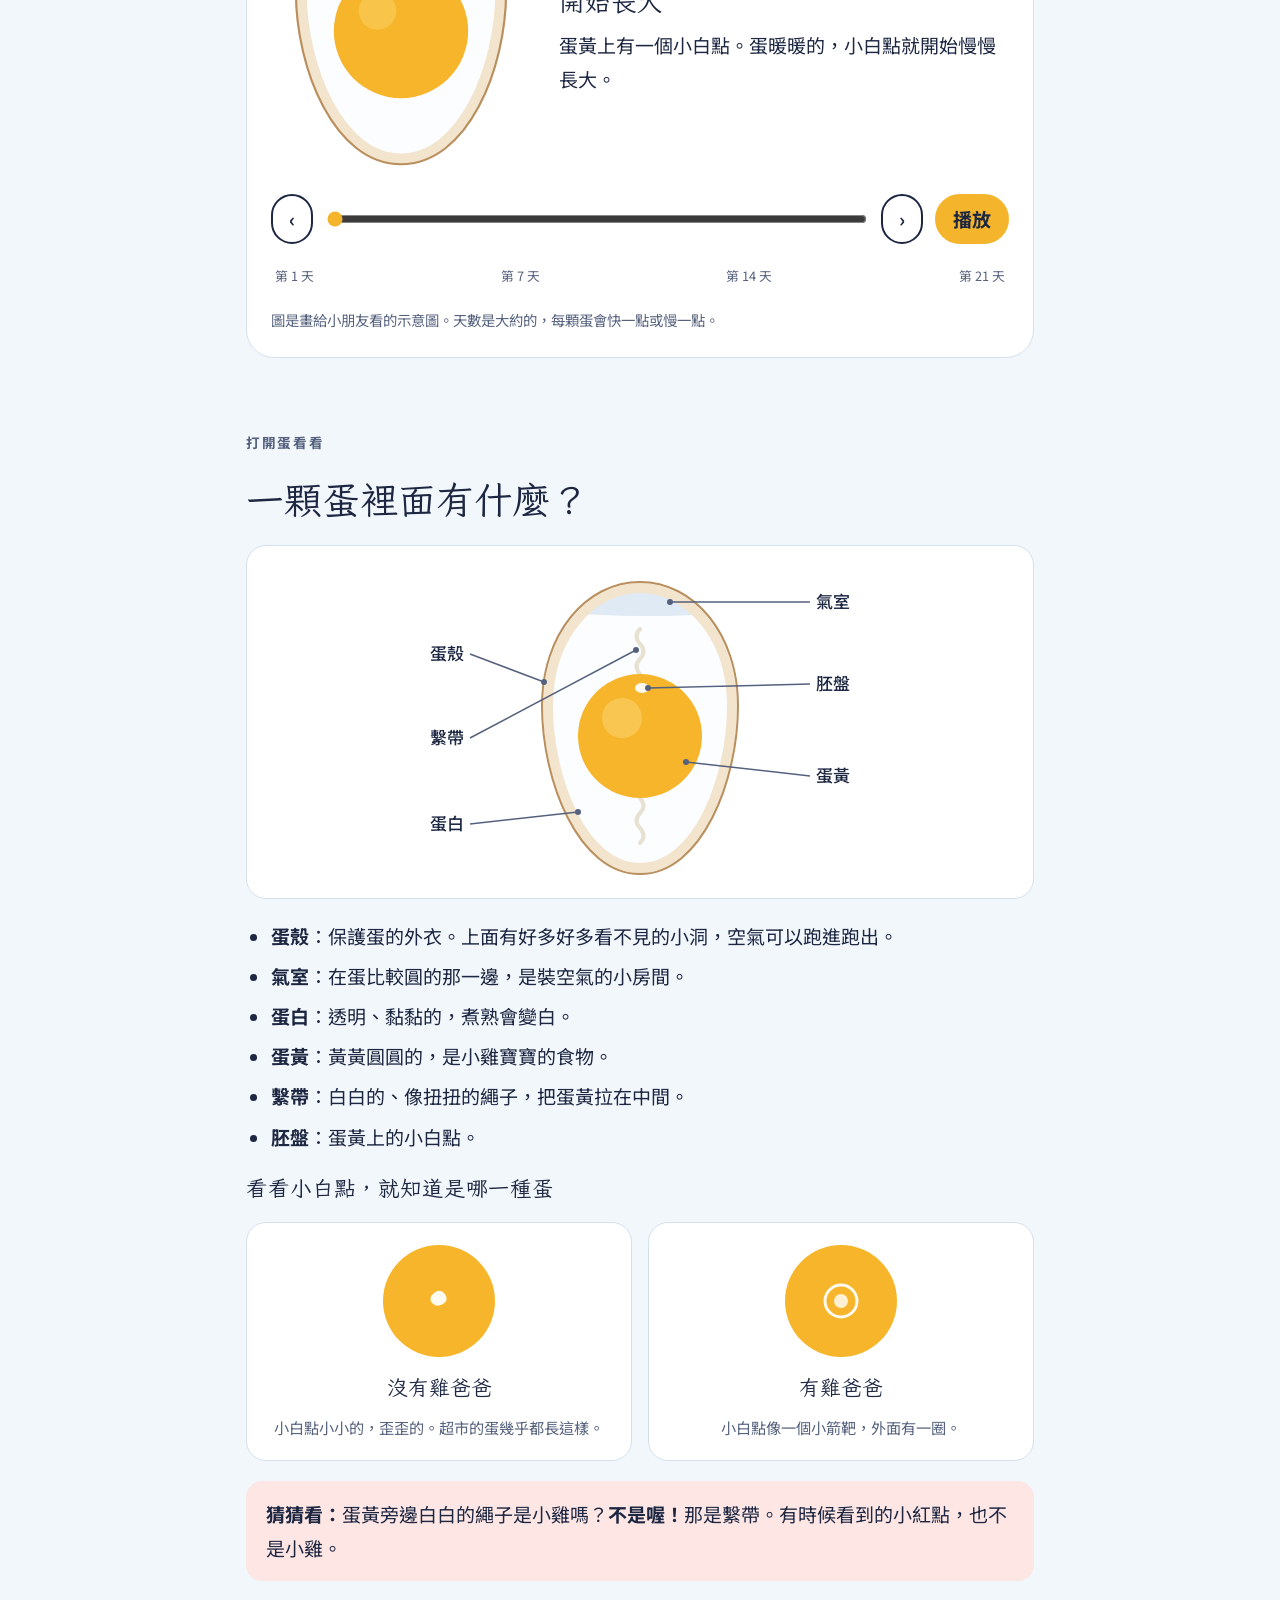
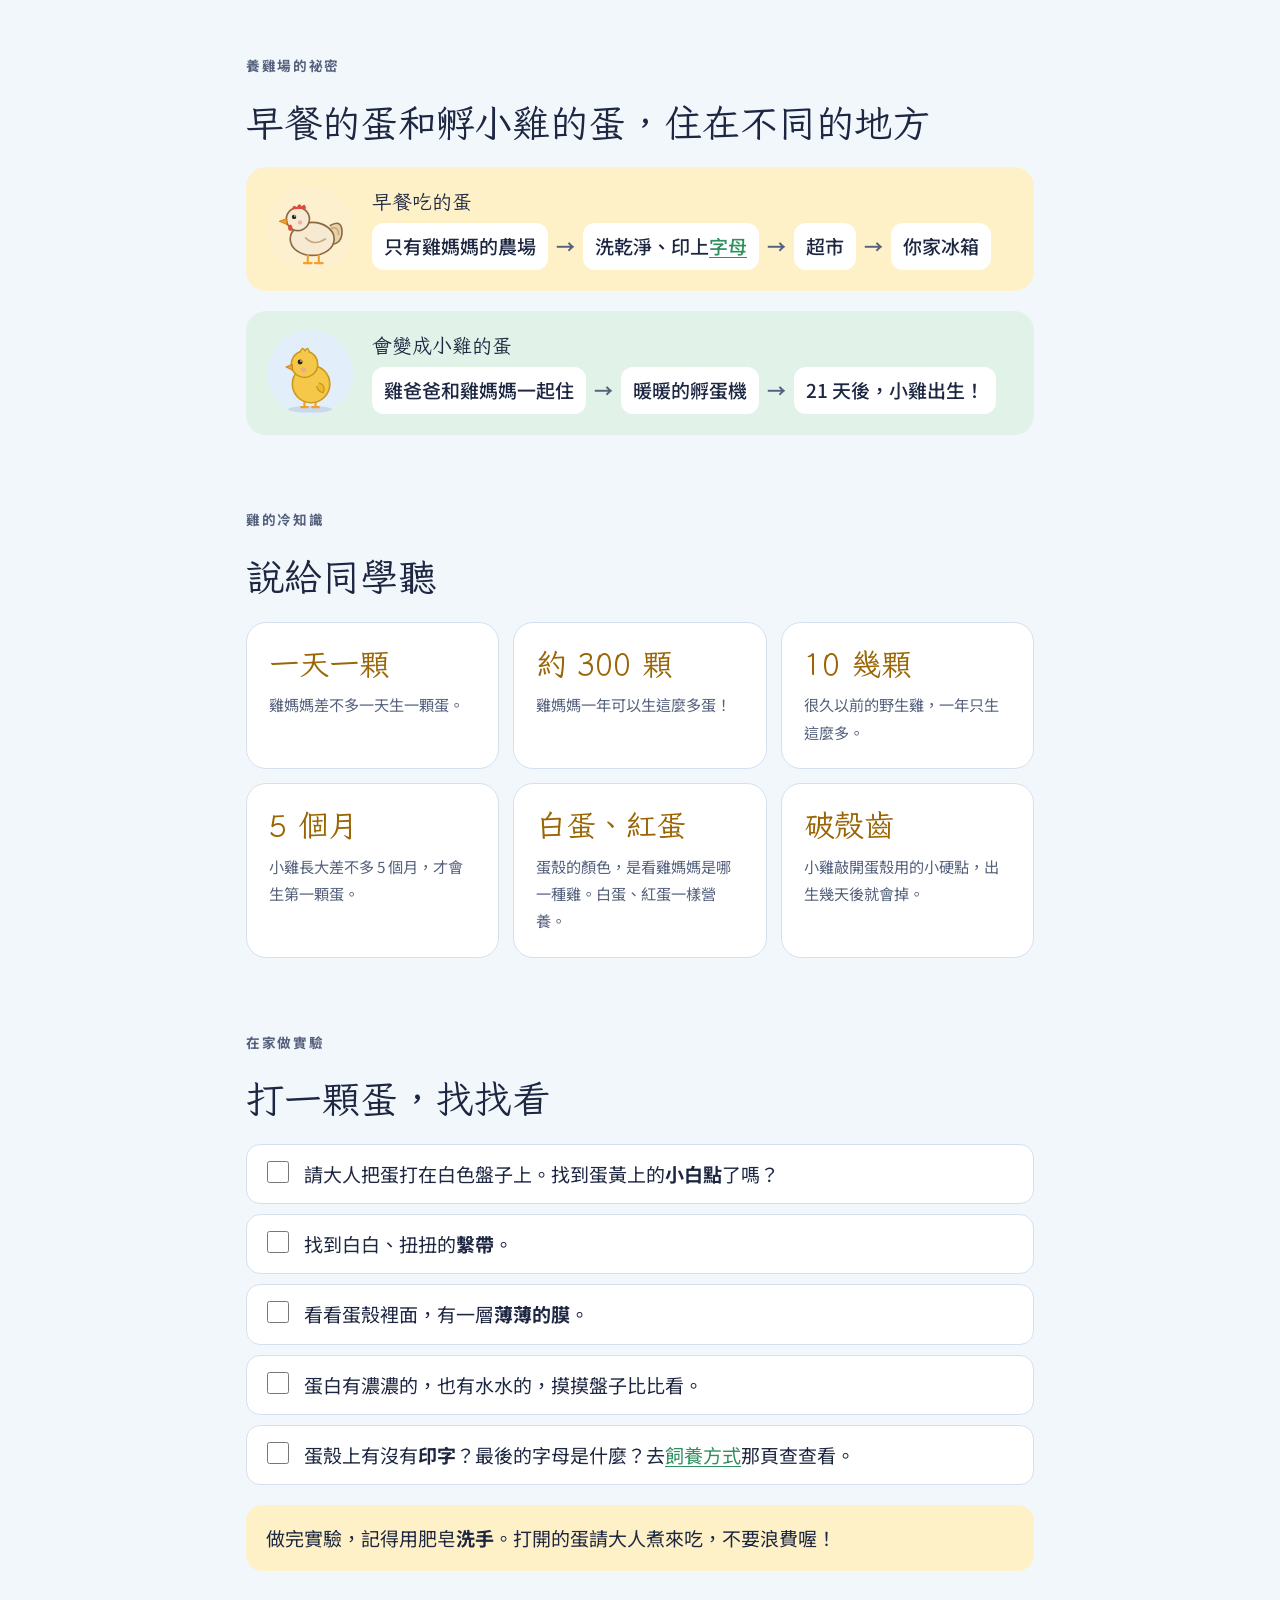
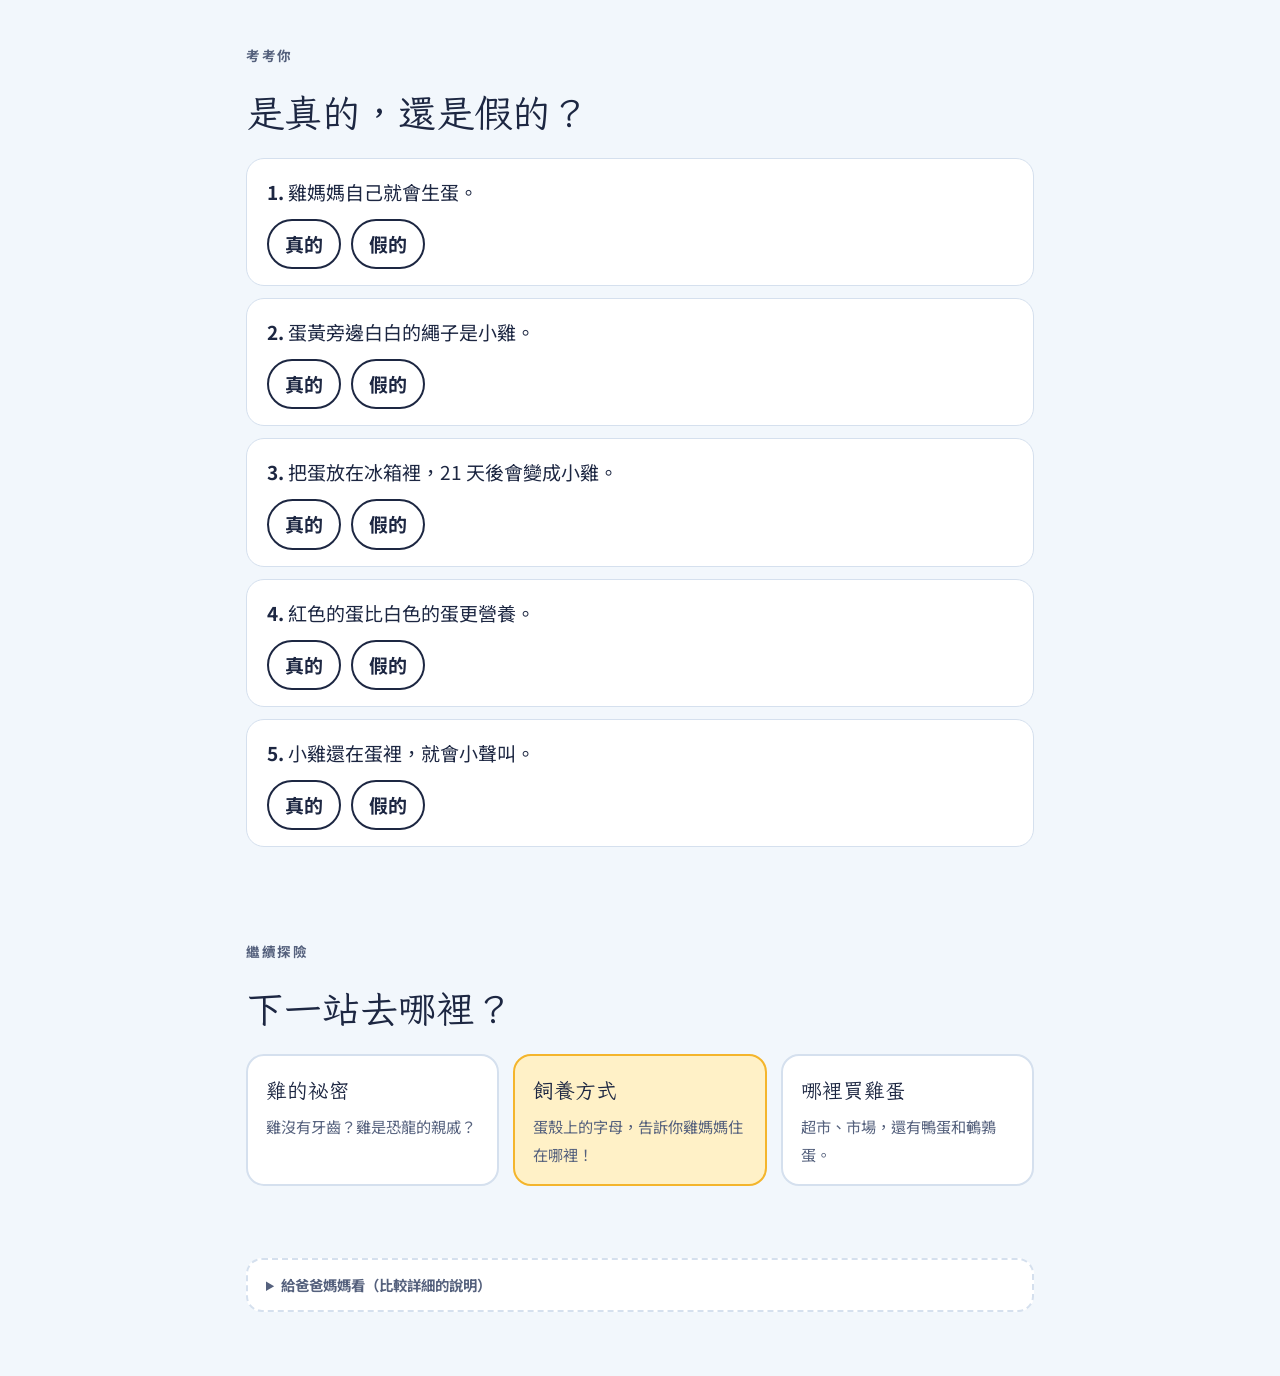
==== commit 33bf4c76: "Add 雞的祕密 page with full zhuyin - chickens.html: body parts, gizzard, chicken calls, dinosaur relativ" ====
--- a/index.html
+++ b/index.html
@@ -101,6 +101,7 @@
     <a class="brand" href="index.html"><svg viewBox="0 0 26 30" aria-hidden="true"><path d="M13 29C5 29 1 21 1 15S5 1 13 1s12 8 12 14-4 14-12 14Z" fill="var(--shell)" stroke="var(--shell-line)" stroke-width="1.5"/><circle cx="13" cy="17" r="6" fill="var(--yolk)"/></svg>蛋的大發現</a>
     <ul>
       <li><a href="index.html" aria-current="page">從蛋到小雞</a></li>
+      <li><a href="chickens.html">雞的祕密</a></li>
       <li><a href="farming.html">飼養方式</a></li>
       <li><a href="buy-eggs.html">哪裡買雞蛋</a></li>
     </ul>
@@ -320,6 +321,7 @@
     <p class="eyebrow">繼續探險</p>
     <h2 id="more">下一站去哪裡？</h2>
     <div class="next">
+      <a href="chickens.html"><b>雞的祕密</b><span>雞沒有牙齒？雞是恐龍的親戚？</span></a>
       <a class="star" href="farming.html"><b>飼養方式</b><span>蛋殼上的字母，告訴你雞媽媽住在哪裡！</span></a>
       <a href="buy-eggs.html"><b>哪裡買雞蛋</b><span>超市、市場，還有鴨蛋和鵪鶉蛋。</span></a>
     </div>
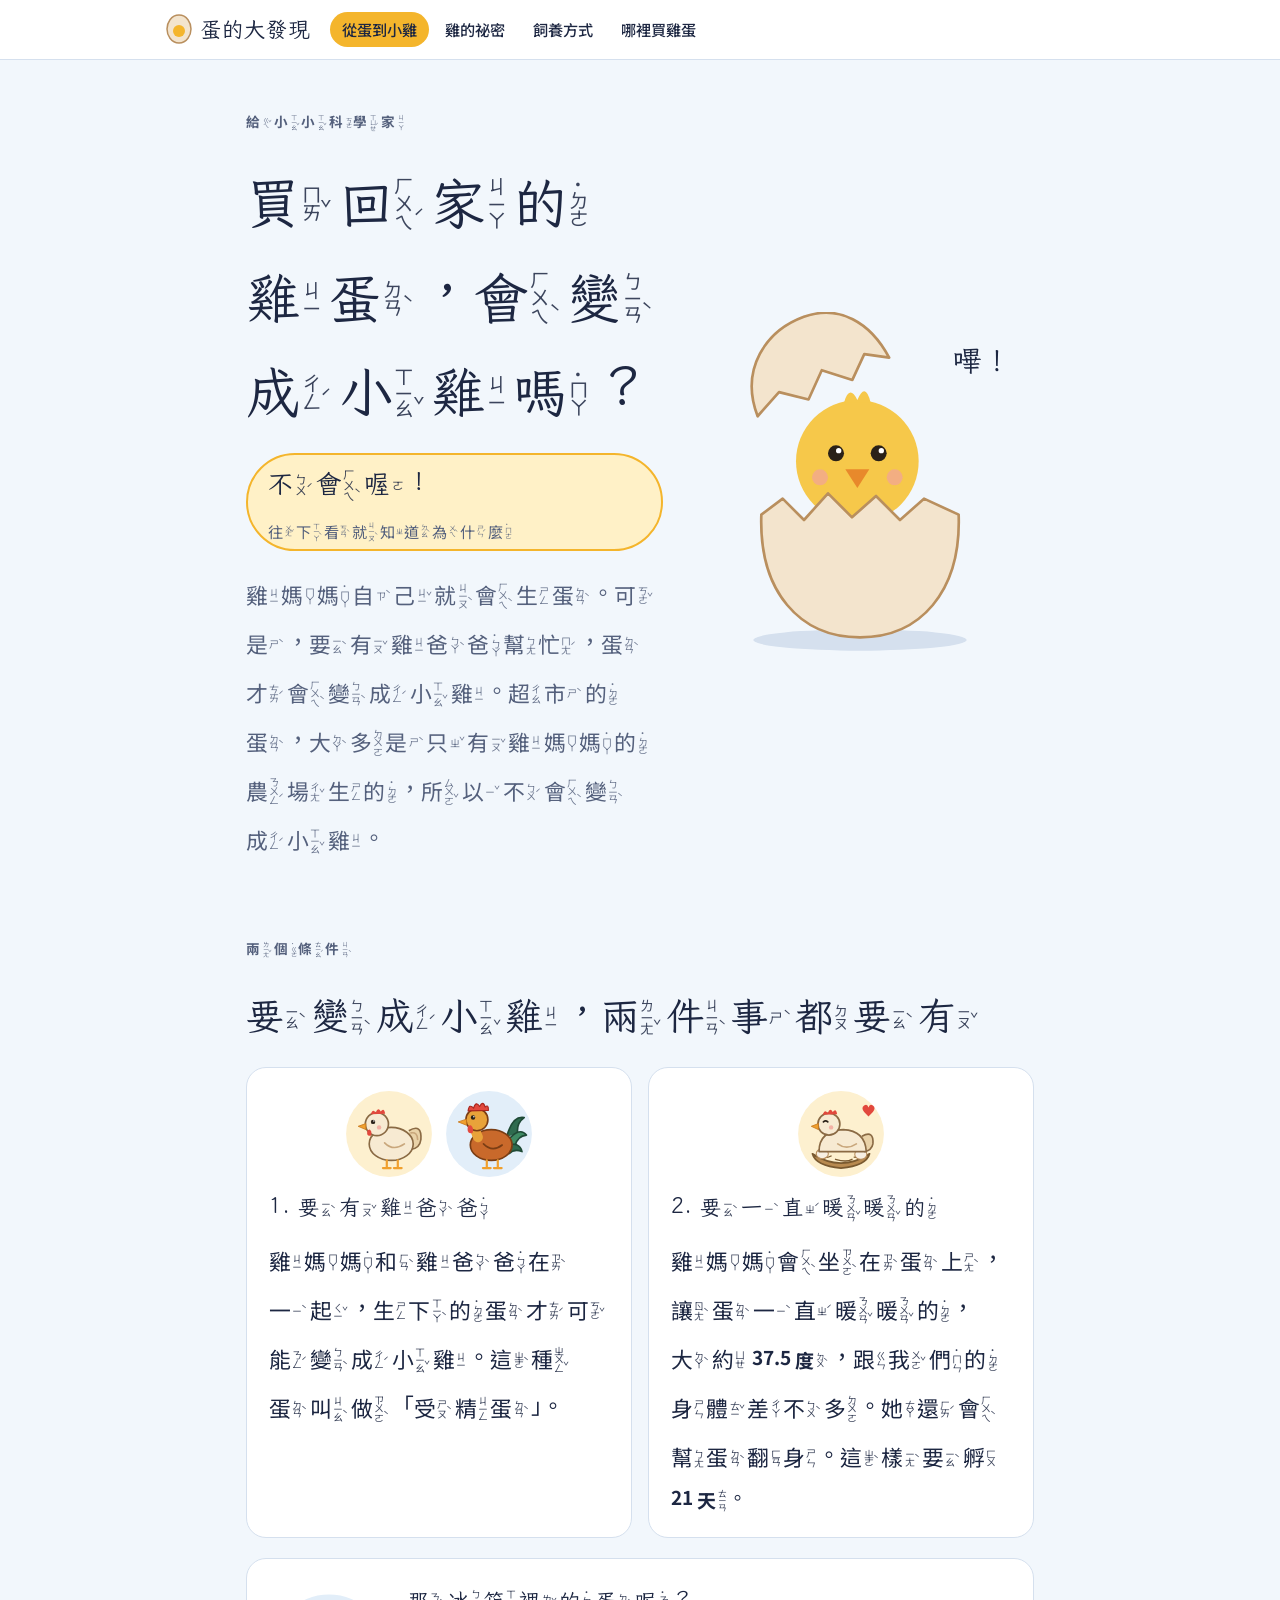
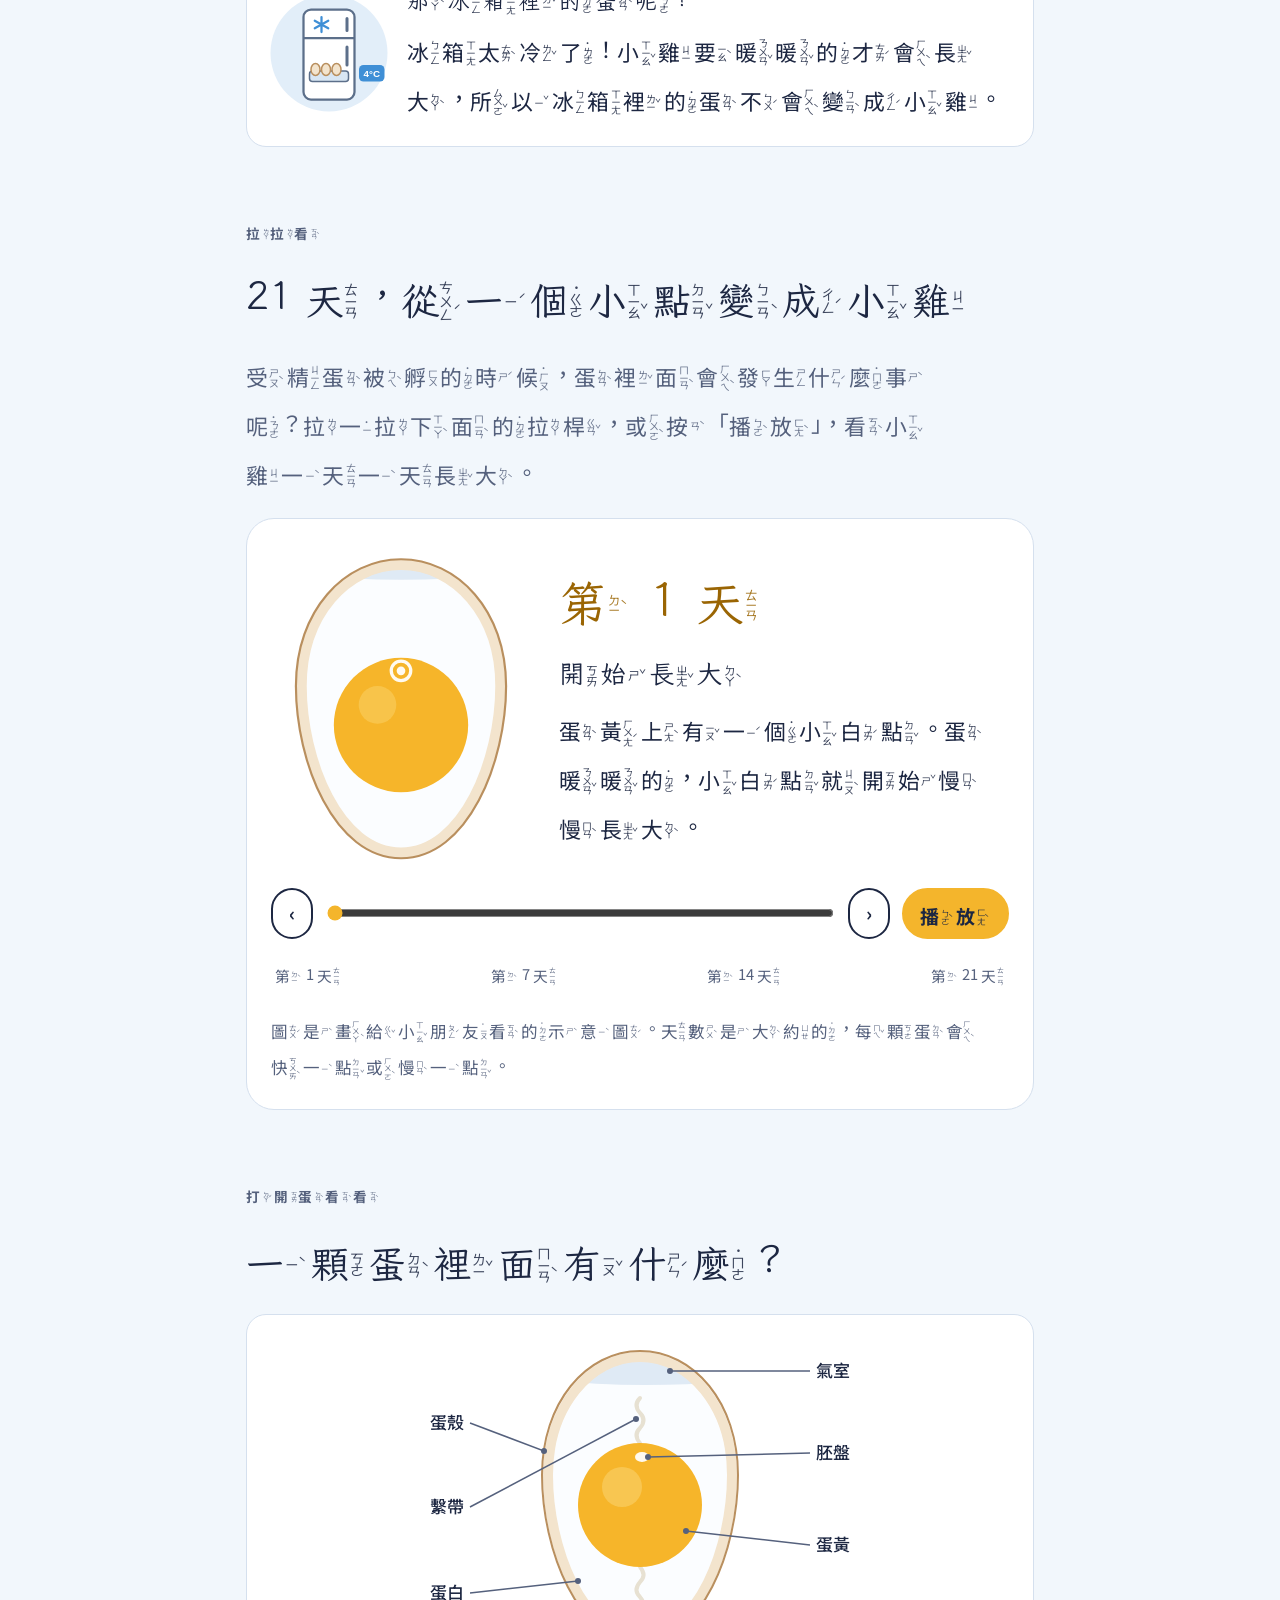
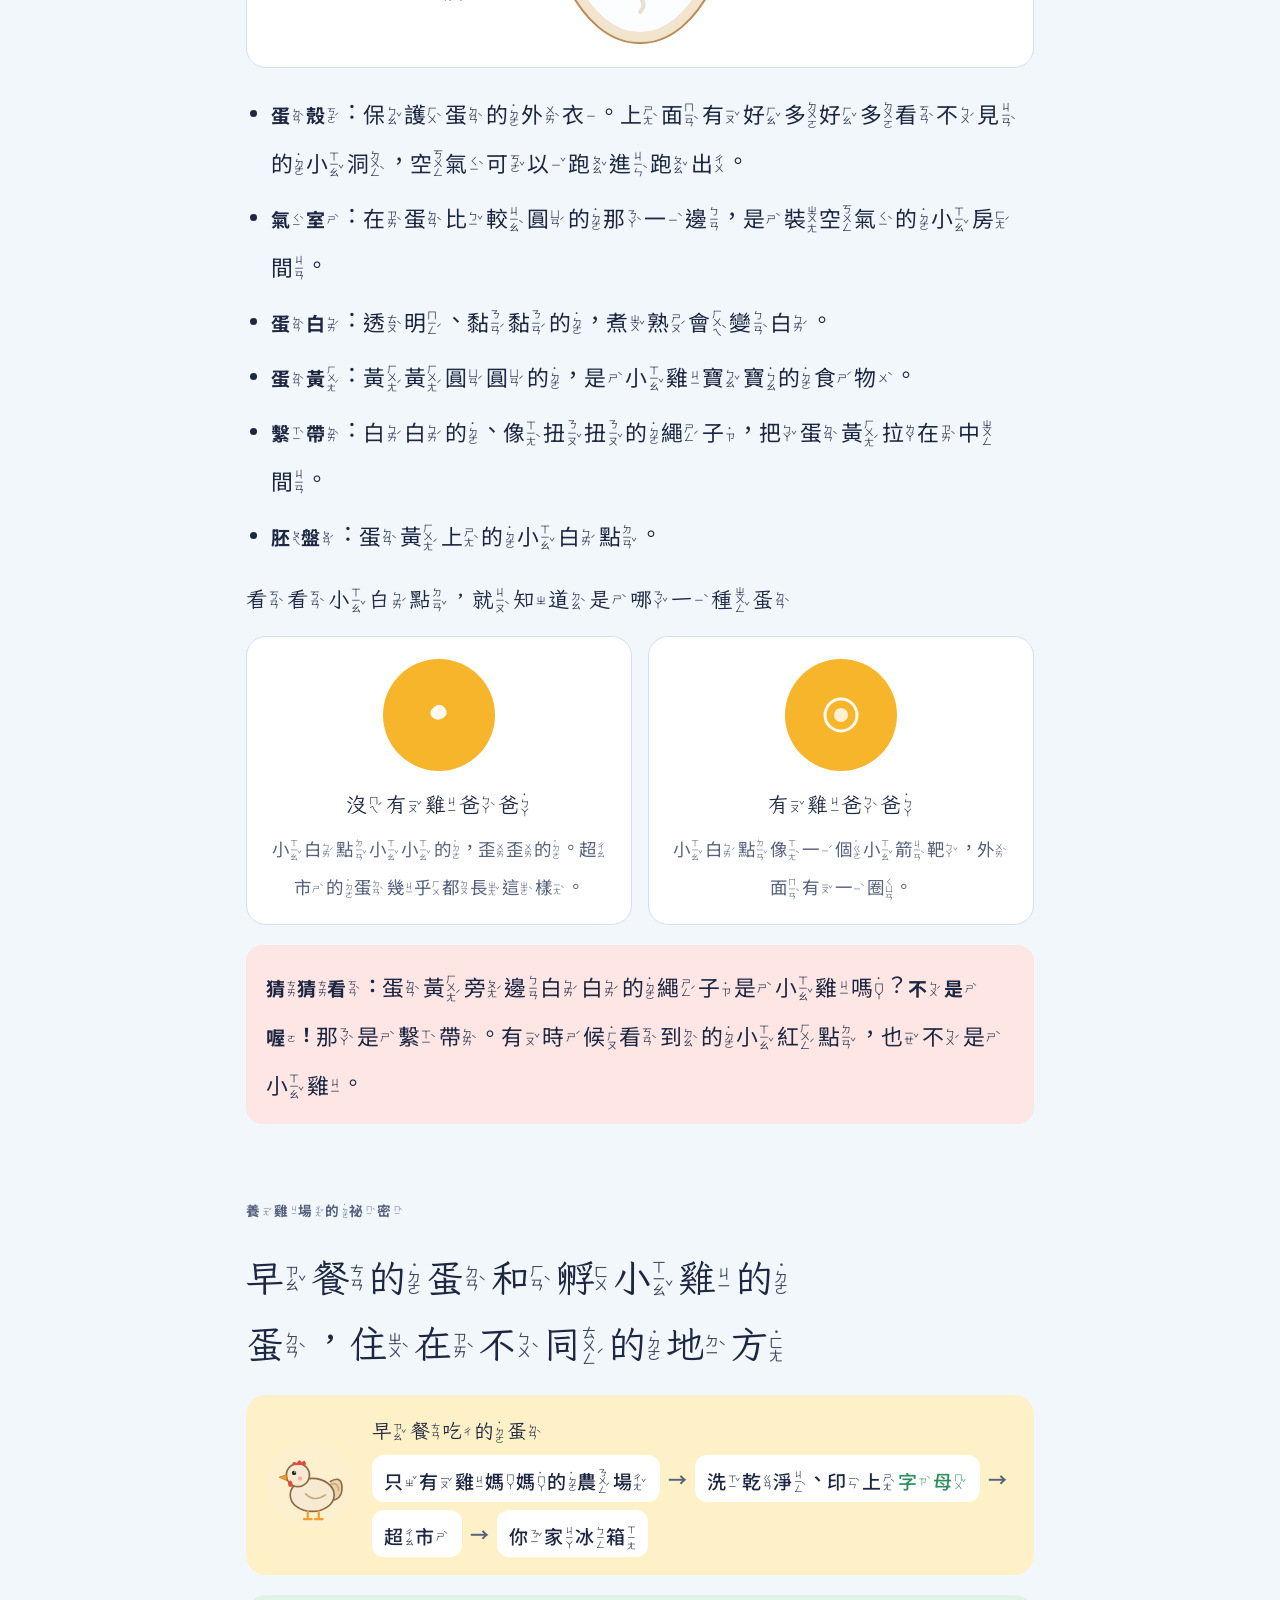
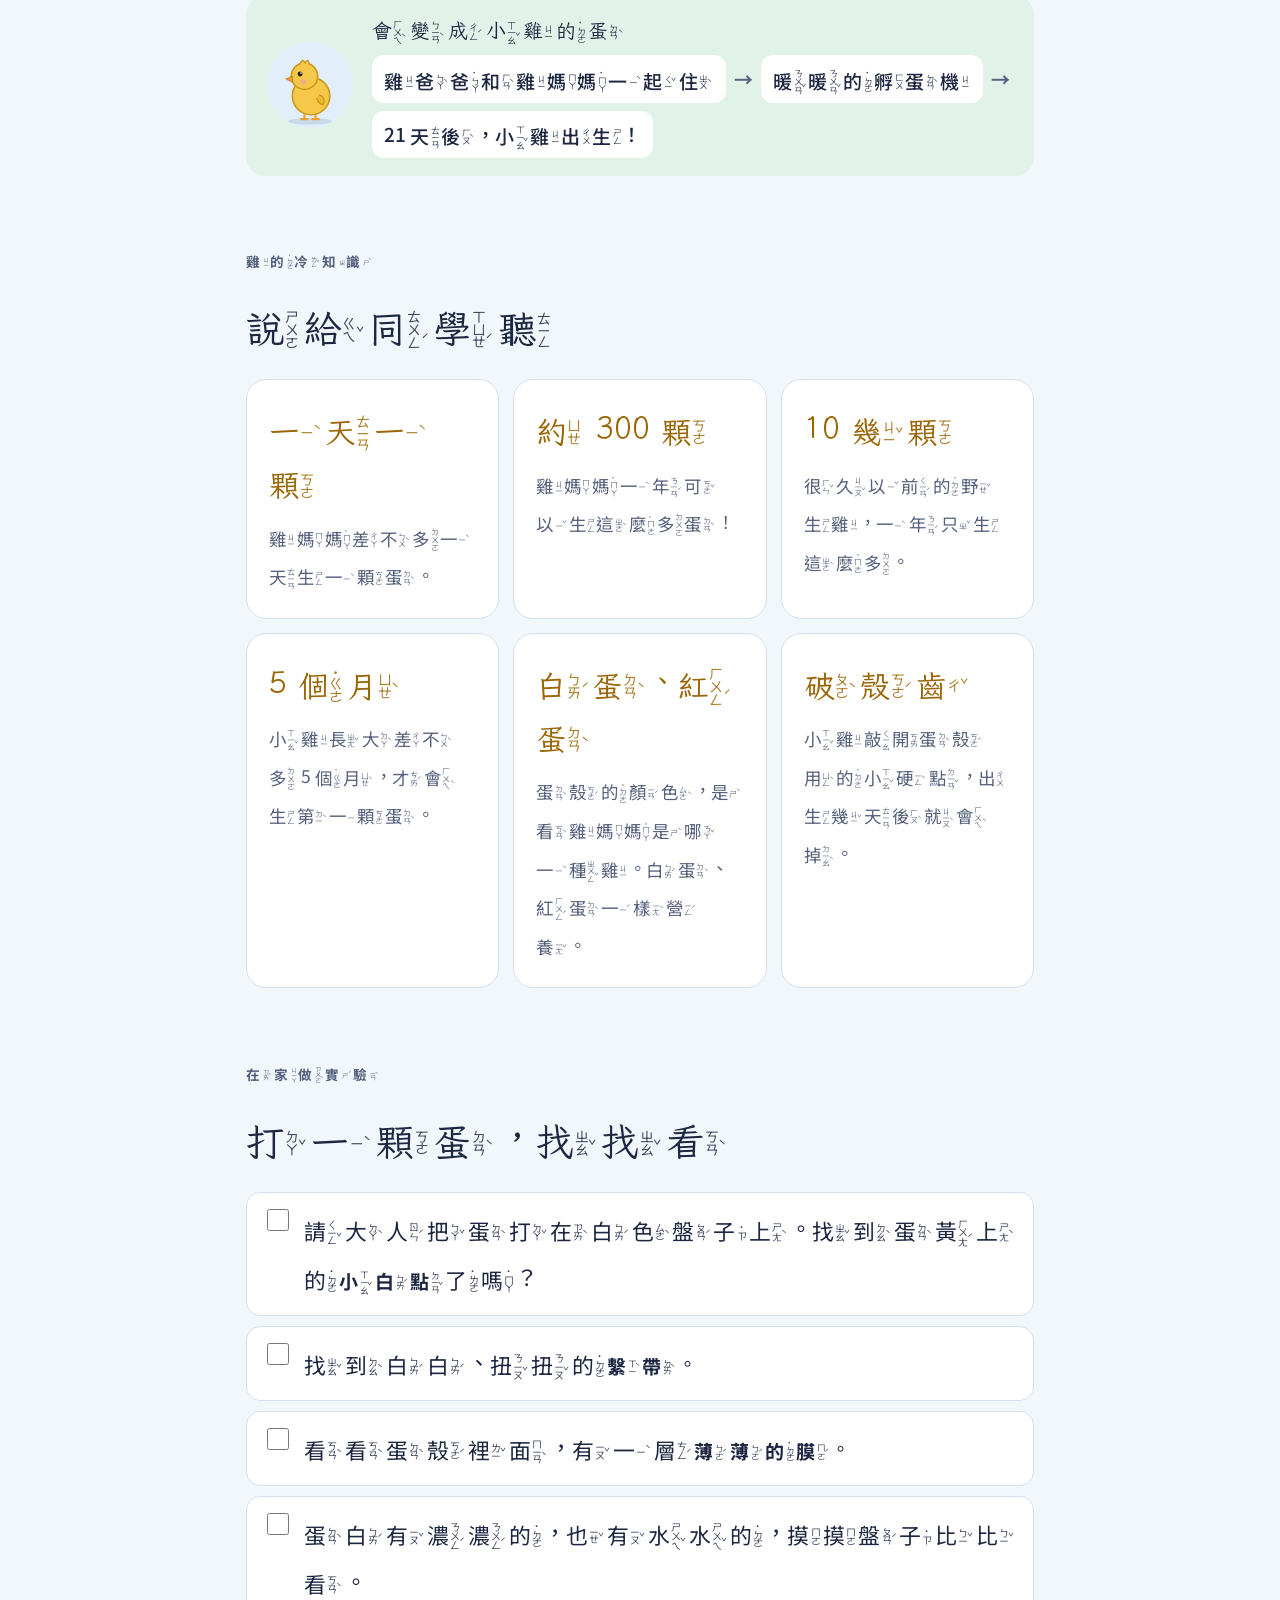
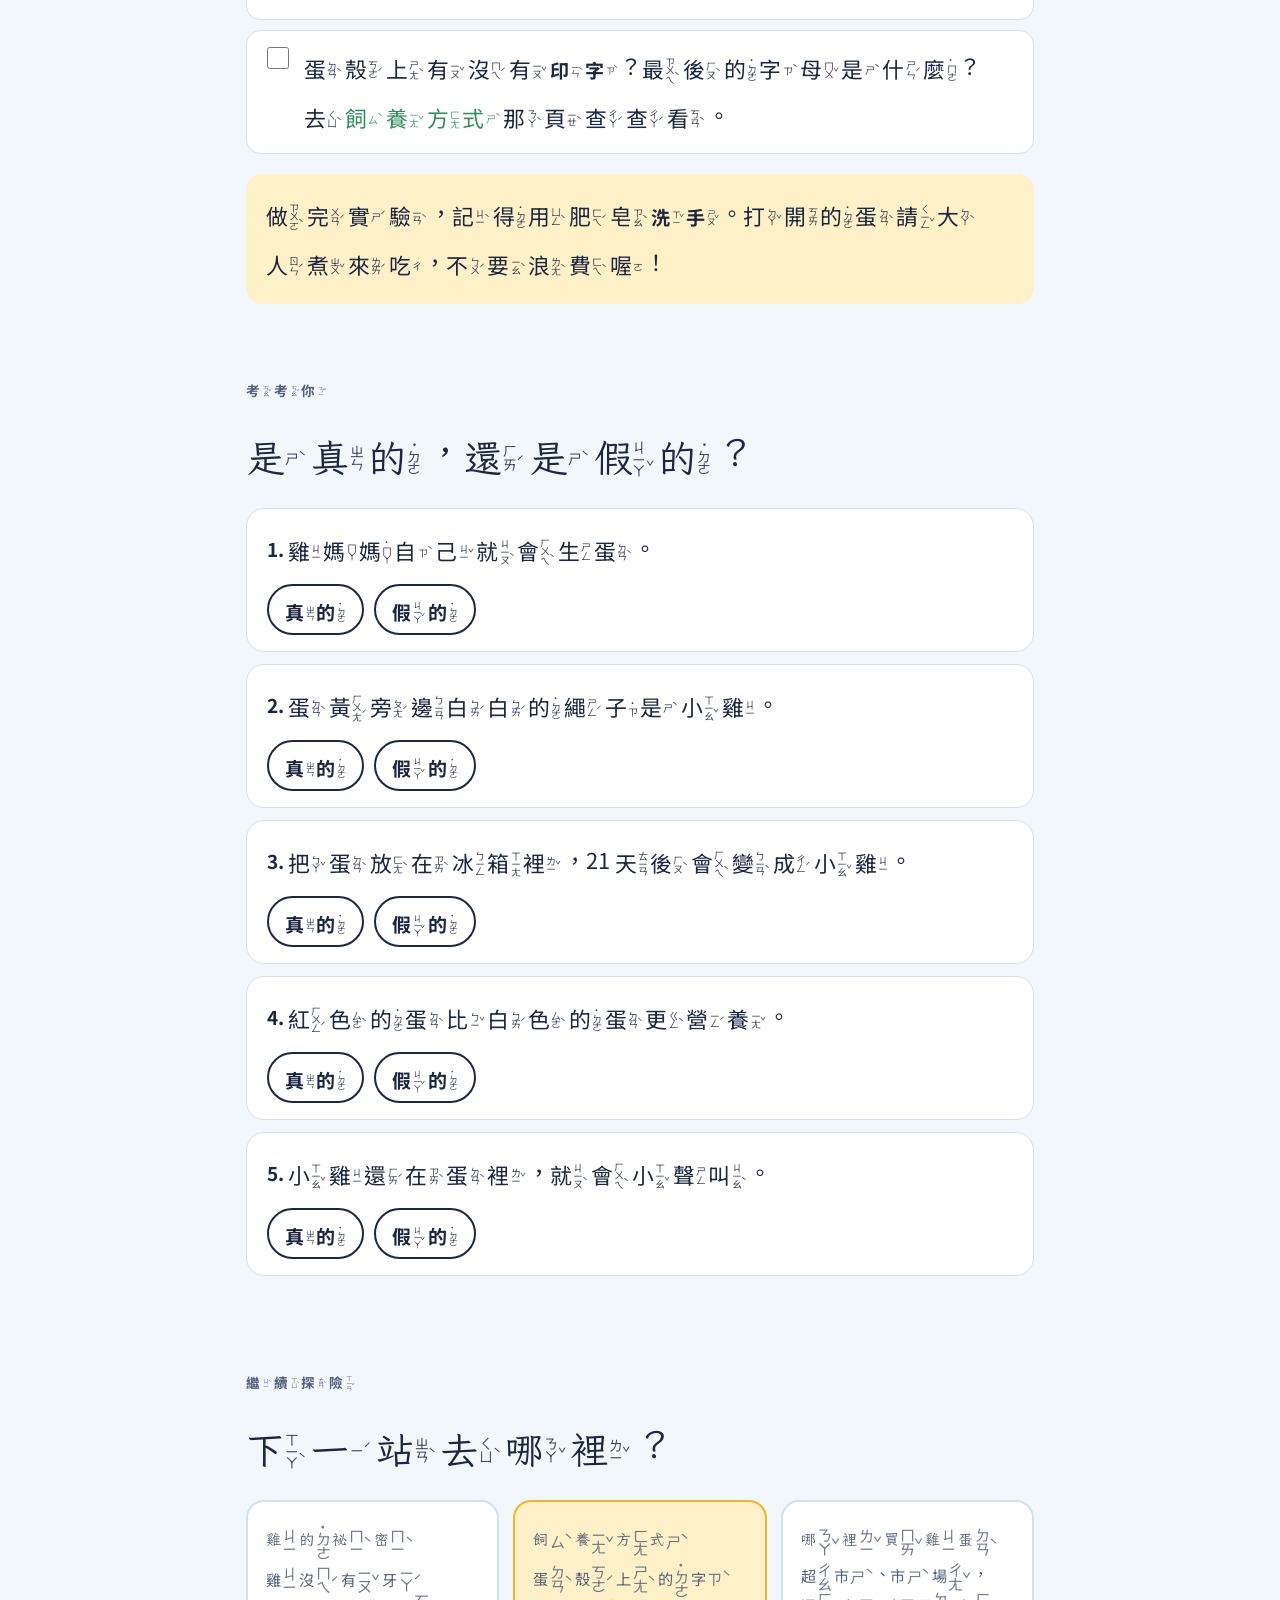
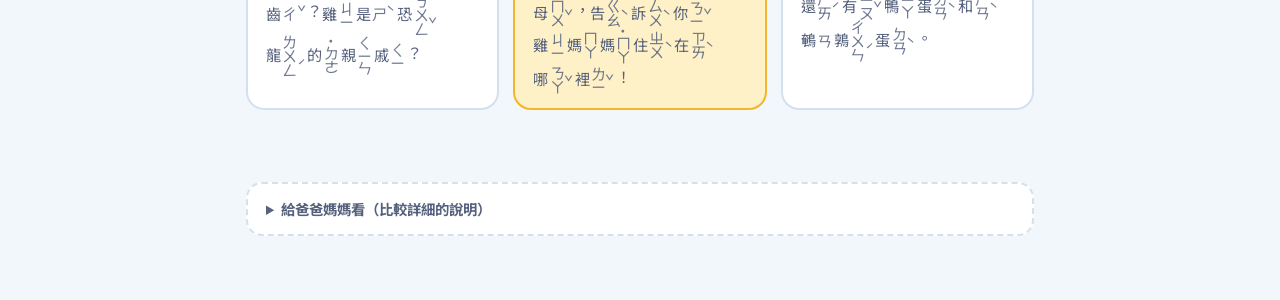
==== commit ecd25712: "Add zhuyin to all kid-facing text - index, farming and buy-eggs are now generated from src/*.src.htm" ====
--- a/index.html
+++ b/index.html
@@ -2,13 +2,14 @@
 <html lang="zh-Hant-TW">
 <head>
 <meta charset="utf-8">
+<meta name="zhuyin" content="auto">
 <meta name="viewport" content="width=device-width, initial-scale=1, viewport-fit=cover">
 <title>從蛋到小雞｜蛋的大發現</title>
 <meta name="description" content="給小朋友的圖解：為什麼超市的蛋不會孵出小雞，以及受精蛋 21 天變成小雞的過程。">
 <link rel="preconnect" href="https://fonts.googleapis.com">
 <link rel="preconnect" href="https://fonts.gstatic.com" crossorigin>
 <link rel="stylesheet" href="https://fonts.googleapis.com/css2?family=Iansui&family=Noto+Sans+TC:wght@400;500;700&display=swap">
-<link rel="stylesheet" href="assets/style.css?v=2">
+<link rel="stylesheet" href="assets/style.css?v=3">
 <style>
 .cond svg { width: 72px; height: 72px; }
 .cond ul { margin: 0; padding-left: 1.2em; }
@@ -112,10 +113,10 @@
 
   <header class="hero">
     <div class="hero-text">
-      <p class="eyebrow">給小小科學家</p>
-      <h1>買回家的雞蛋，會變成小雞嗎？</h1>
-      <p class="answer">不會喔！<small>往下看就知道為什麼</small></p>
-      <p class="lede">雞媽媽自己就會生蛋。可是，要有雞爸爸幫忙，蛋才會變成小雞。超市的蛋，大多是只有雞媽媽的農場生的，所以不會變成小雞。</p>
+      <p class="eyebrow"><span class='zy'><span class='zu'><span class='zc'>給<span class='zb' aria-hidden='true'><span class='zcol'><span class='zs'>ㄍㄟ</span></span><span class='zt'>ˇ</span></span></span></span><span class='zu'><span class='zc'>小<span class='zb' aria-hidden='true'><span class='zcol'><span class='zs'>ㄒㄧㄠ</span></span><span class='zt'>ˇ</span></span></span></span><span class='zu'><span class='zc'>小<span class='zb' aria-hidden='true'><span class='zcol'><span class='zs'>ㄒㄧㄠ</span></span><span class='zt'>ˇ</span></span></span></span><span class='zu'><span class='zc'>科<span class='zb' aria-hidden='true'><span class='zcol'><span class='zs'>ㄎㄜ</span></span></span></span></span><span class='zu'><span class='zc'>學<span class='zb' aria-hidden='true'><span class='zcol'><span class='zs'>ㄒㄩㄝ</span></span><span class='zt'>ˊ</span></span></span></span><span class='zu'><span class='zc'>家<span class='zb' aria-hidden='true'><span class='zcol'><span class='zs'>ㄐㄧㄚ</span></span></span></span></span></span></p>
+      <h1><span class='zy'><span class='zu'><span class='zc'>買<span class='zb' aria-hidden='true'><span class='zcol'><span class='zs'>ㄇㄞ</span></span><span class='zt'>ˇ</span></span></span></span><span class='zu'><span class='zc'>回<span class='zb' aria-hidden='true'><span class='zcol'><span class='zs'>ㄏㄨㄟ</span></span><span class='zt'>ˊ</span></span></span></span><span class='zu'><span class='zc'>家<span class='zb' aria-hidden='true'><span class='zcol'><span class='zs'>ㄐㄧㄚ</span></span></span></span></span><span class='zu'><span class='zc'>的<span class='zb' aria-hidden='true'><span class='zcol'><span class='zl'>˙</span><span class='zs'>ㄉㄜ</span></span></span></span></span><span class='zu'><span class='zc'>雞<span class='zb' aria-hidden='true'><span class='zcol'><span class='zs'>ㄐㄧ</span></span></span></span></span><span class='zu'><span class='zc'>蛋<span class='zb' aria-hidden='true'><span class='zcol'><span class='zs'>ㄉㄢ</span></span><span class='zt'>ˋ</span></span></span>，</span><span class='zu'><span class='zc'>會<span class='zb' aria-hidden='true'><span class='zcol'><span class='zs'>ㄏㄨㄟ</span></span><span class='zt'>ˋ</span></span></span></span><span class='zu'><span class='zc'>變<span class='zb' aria-hidden='true'><span class='zcol'><span class='zs'>ㄅㄧㄢ</span></span><span class='zt'>ˋ</span></span></span></span><span class='zu'><span class='zc'>成<span class='zb' aria-hidden='true'><span class='zcol'><span class='zs'>ㄔㄥ</span></span><span class='zt'>ˊ</span></span></span></span><span class='zu'><span class='zc'>小<span class='zb' aria-hidden='true'><span class='zcol'><span class='zs'>ㄒㄧㄠ</span></span><span class='zt'>ˇ</span></span></span></span><span class='zu'><span class='zc'>雞<span class='zb' aria-hidden='true'><span class='zcol'><span class='zs'>ㄐㄧ</span></span></span></span></span><span class='zu'><span class='zc'>嗎<span class='zb' aria-hidden='true'><span class='zcol'><span class='zl'>˙</span><span class='zs'>ㄇㄚ</span></span></span></span>？</span></span></h1>
+      <p class="answer"><span class='zy'><span class='zu'><span class='zc'>不<span class='zb' aria-hidden='true'><span class='zcol'><span class='zs'>ㄅㄨ</span></span><span class='zt'>ˊ</span></span></span></span><span class='zu'><span class='zc'>會<span class='zb' aria-hidden='true'><span class='zcol'><span class='zs'>ㄏㄨㄟ</span></span><span class='zt'>ˋ</span></span></span></span><span class='zu'><span class='zc'>喔<span class='zb' aria-hidden='true'><span class='zcol'><span class='zs'>ㄛ</span></span></span></span>！</span></span><small><span class='zy'><span class='zu'><span class='zc'>往<span class='zb' aria-hidden='true'><span class='zcol'><span class='zs'>ㄨㄤ</span></span><span class='zt'>ˇ</span></span></span></span><span class='zu'><span class='zc'>下<span class='zb' aria-hidden='true'><span class='zcol'><span class='zs'>ㄒㄧㄚ</span></span><span class='zt'>ˋ</span></span></span></span><span class='zu'><span class='zc'>看<span class='zb' aria-hidden='true'><span class='zcol'><span class='zs'>ㄎㄢ</span></span><span class='zt'>ˋ</span></span></span></span><span class='zu'><span class='zc'>就<span class='zb' aria-hidden='true'><span class='zcol'><span class='zs'>ㄐㄧㄡ</span></span><span class='zt'>ˋ</span></span></span></span><span class='zu'><span class='zc'>知<span class='zb' aria-hidden='true'><span class='zcol'><span class='zs'>ㄓ</span></span></span></span></span><span class='zu'><span class='zc'>道<span class='zb' aria-hidden='true'><span class='zcol'><span class='zs'>ㄉㄠ</span></span><span class='zt'>ˋ</span></span></span></span><span class='zu'><span class='zc'>為<span class='zb' aria-hidden='true'><span class='zcol'><span class='zs'>ㄨㄟ</span></span><span class='zt'>ˋ</span></span></span></span><span class='zu'><span class='zc'>什<span class='zb' aria-hidden='true'><span class='zcol'><span class='zs'>ㄕㄣ</span></span><span class='zt'>ˊ</span></span></span></span><span class='zu'><span class='zc'>麼<span class='zb' aria-hidden='true'><span class='zcol'><span class='zl'>˙</span><span class='zs'>ㄇㄜ</span></span></span></span></span></span></small></p>
+      <p class="lede"><span class='zy'><span class='zu'><span class='zc'>雞<span class='zb' aria-hidden='true'><span class='zcol'><span class='zs'>ㄐㄧ</span></span></span></span></span><span class='zu'><span class='zc'>媽<span class='zb' aria-hidden='true'><span class='zcol'><span class='zs'>ㄇㄚ</span></span></span></span></span><span class='zu'><span class='zc'>媽<span class='zb' aria-hidden='true'><span class='zcol'><span class='zl'>˙</span><span class='zs'>ㄇㄚ</span></span></span></span></span><span class='zu'><span class='zc'>自<span class='zb' aria-hidden='true'><span class='zcol'><span class='zs'>ㄗ</span></span><span class='zt'>ˋ</span></span></span></span><span class='zu'><span class='zc'>己<span class='zb' aria-hidden='true'><span class='zcol'><span class='zs'>ㄐㄧ</span></span><span class='zt'>ˇ</span></span></span></span><span class='zu'><span class='zc'>就<span class='zb' aria-hidden='true'><span class='zcol'><span class='zs'>ㄐㄧㄡ</span></span><span class='zt'>ˋ</span></span></span></span><span class='zu'><span class='zc'>會<span class='zb' aria-hidden='true'><span class='zcol'><span class='zs'>ㄏㄨㄟ</span></span><span class='zt'>ˋ</span></span></span></span><span class='zu'><span class='zc'>生<span class='zb' aria-hidden='true'><span class='zcol'><span class='zs'>ㄕㄥ</span></span></span></span></span><span class='zu'><span class='zc'>蛋<span class='zb' aria-hidden='true'><span class='zcol'><span class='zs'>ㄉㄢ</span></span><span class='zt'>ˋ</span></span></span>。</span><span class='zu'><span class='zc'>可<span class='zb' aria-hidden='true'><span class='zcol'><span class='zs'>ㄎㄜ</span></span><span class='zt'>ˇ</span></span></span></span><span class='zu'><span class='zc'>是<span class='zb' aria-hidden='true'><span class='zcol'><span class='zs'>ㄕ</span></span><span class='zt'>ˋ</span></span></span>，</span><span class='zu'><span class='zc'>要<span class='zb' aria-hidden='true'><span class='zcol'><span class='zs'>ㄧㄠ</span></span><span class='zt'>ˋ</span></span></span></span><span class='zu'><span class='zc'>有<span class='zb' aria-hidden='true'><span class='zcol'><span class='zs'>ㄧㄡ</span></span><span class='zt'>ˇ</span></span></span></span><span class='zu'><span class='zc'>雞<span class='zb' aria-hidden='true'><span class='zcol'><span class='zs'>ㄐㄧ</span></span></span></span></span><span class='zu'><span class='zc'>爸<span class='zb' aria-hidden='true'><span class='zcol'><span class='zs'>ㄅㄚ</span></span><span class='zt'>ˋ</span></span></span></span><span class='zu'><span class='zc'>爸<span class='zb' aria-hidden='true'><span class='zcol'><span class='zl'>˙</span><span class='zs'>ㄅㄚ</span></span></span></span></span><span class='zu'><span class='zc'>幫<span class='zb' aria-hidden='true'><span class='zcol'><span class='zs'>ㄅㄤ</span></span></span></span></span><span class='zu'><span class='zc'>忙<span class='zb' aria-hidden='true'><span class='zcol'><span class='zs'>ㄇㄤ</span></span><span class='zt'>ˊ</span></span></span>，</span><span class='zu'><span class='zc'>蛋<span class='zb' aria-hidden='true'><span class='zcol'><span class='zs'>ㄉㄢ</span></span><span class='zt'>ˋ</span></span></span></span><span class='zu'><span class='zc'>才<span class='zb' aria-hidden='true'><span class='zcol'><span class='zs'>ㄘㄞ</span></span><span class='zt'>ˊ</span></span></span></span><span class='zu'><span class='zc'>會<span class='zb' aria-hidden='true'><span class='zcol'><span class='zs'>ㄏㄨㄟ</span></span><span class='zt'>ˋ</span></span></span></span><span class='zu'><span class='zc'>變<span class='zb' aria-hidden='true'><span class='zcol'><span class='zs'>ㄅㄧㄢ</span></span><span class='zt'>ˋ</span></span></span></span><span class='zu'><span class='zc'>成<span class='zb' aria-hidden='true'><span class='zcol'><span class='zs'>ㄔㄥ</span></span><span class='zt'>ˊ</span></span></span></span><span class='zu'><span class='zc'>小<span class='zb' aria-hidden='true'><span class='zcol'><span class='zs'>ㄒㄧㄠ</span></span><span class='zt'>ˇ</span></span></span></span><span class='zu'><span class='zc'>雞<span class='zb' aria-hidden='true'><span class='zcol'><span class='zs'>ㄐㄧ</span></span></span></span>。</span><span class='zu'><span class='zc'>超<span class='zb' aria-hidden='true'><span class='zcol'><span class='zs'>ㄔㄠ</span></span></span></span></span><span class='zu'><span class='zc'>市<span class='zb' aria-hidden='true'><span class='zcol'><span class='zs'>ㄕ</span></span><span class='zt'>ˋ</span></span></span></span><span class='zu'><span class='zc'>的<span class='zb' aria-hidden='true'><span class='zcol'><span class='zl'>˙</span><span class='zs'>ㄉㄜ</span></span></span></span></span><span class='zu'><span class='zc'>蛋<span class='zb' aria-hidden='true'><span class='zcol'><span class='zs'>ㄉㄢ</span></span><span class='zt'>ˋ</span></span></span>，</span><span class='zu'><span class='zc'>大<span class='zb' aria-hidden='true'><span class='zcol'><span class='zs'>ㄉㄚ</span></span><span class='zt'>ˋ</span></span></span></span><span class='zu'><span class='zc'>多<span class='zb' aria-hidden='true'><span class='zcol'><span class='zs'>ㄉㄨㄛ</span></span></span></span></span><span class='zu'><span class='zc'>是<span class='zb' aria-hidden='true'><span class='zcol'><span class='zs'>ㄕ</span></span><span class='zt'>ˋ</span></span></span></span><span class='zu'><span class='zc'>只<span class='zb' aria-hidden='true'><span class='zcol'><span class='zs'>ㄓ</span></span><span class='zt'>ˇ</span></span></span></span><span class='zu'><span class='zc'>有<span class='zb' aria-hidden='true'><span class='zcol'><span class='zs'>ㄧㄡ</span></span><span class='zt'>ˇ</span></span></span></span><span class='zu'><span class='zc'>雞<span class='zb' aria-hidden='true'><span class='zcol'><span class='zs'>ㄐㄧ</span></span></span></span></span><span class='zu'><span class='zc'>媽<span class='zb' aria-hidden='true'><span class='zcol'><span class='zs'>ㄇㄚ</span></span></span></span></span><span class='zu'><span class='zc'>媽<span class='zb' aria-hidden='true'><span class='zcol'><span class='zl'>˙</span><span class='zs'>ㄇㄚ</span></span></span></span></span><span class='zu'><span class='zc'>的<span class='zb' aria-hidden='true'><span class='zcol'><span class='zl'>˙</span><span class='zs'>ㄉㄜ</span></span></span></span></span><span class='zu'><span class='zc'>農<span class='zb' aria-hidden='true'><span class='zcol'><span class='zs'>ㄋㄨㄥ</span></span><span class='zt'>ˊ</span></span></span></span><span class='zu'><span class='zc'>場<span class='zb' aria-hidden='true'><span class='zcol'><span class='zs'>ㄔㄤ</span></span><span class='zt'>ˇ</span></span></span></span><span class='zu'><span class='zc'>生<span class='zb' aria-hidden='true'><span class='zcol'><span class='zs'>ㄕㄥ</span></span></span></span></span><span class='zu'><span class='zc'>的<span class='zb' aria-hidden='true'><span class='zcol'><span class='zl'>˙</span><span class='zs'>ㄉㄜ</span></span></span></span>，</span><span class='zu'><span class='zc'>所<span class='zb' aria-hidden='true'><span class='zcol'><span class='zs'>ㄙㄨㄛ</span></span><span class='zt'>ˇ</span></span></span></span><span class='zu'><span class='zc'>以<span class='zb' aria-hidden='true'><span class='zcol'><span class='zs'>ㄧ</span></span><span class='zt'>ˇ</span></span></span></span><span class='zu'><span class='zc'>不<span class='zb' aria-hidden='true'><span class='zcol'><span class='zs'>ㄅㄨ</span></span><span class='zt'>ˊ</span></span></span></span><span class='zu'><span class='zc'>會<span class='zb' aria-hidden='true'><span class='zcol'><span class='zs'>ㄏㄨㄟ</span></span><span class='zt'>ˋ</span></span></span></span><span class='zu'><span class='zc'>變<span class='zb' aria-hidden='true'><span class='zcol'><span class='zs'>ㄅㄧㄢ</span></span><span class='zt'>ˋ</span></span></span></span><span class='zu'><span class='zc'>成<span class='zb' aria-hidden='true'><span class='zcol'><span class='zs'>ㄔㄥ</span></span><span class='zt'>ˊ</span></span></span></span><span class='zu'><span class='zc'>小<span class='zb' aria-hidden='true'><span class='zcol'><span class='zs'>ㄒㄧㄠ</span></span><span class='zt'>ˇ</span></span></span></span><span class='zu'><span class='zc'>雞<span class='zb' aria-hidden='true'><span class='zcol'><span class='zs'>ㄐㄧ</span></span></span></span>。</span></span></p>
     </div>
     <svg viewBox="0 0 240 260" role="img" aria-label="一顆裂開的蛋，小雞從裡面探出頭">
       <ellipse cx="120" cy="246" rx="80" ry="8" fill="var(--line)"/>
@@ -135,41 +136,41 @@
   </header>
 
   <section aria-labelledby="two">
-    <p class="eyebrow">兩個條件</p>
-    <h2 id="two">要變成小雞，兩件事都要有</h2>
+    <p class="eyebrow"><span class='zy'><span class='zu'><span class='zc'>兩<span class='zb' aria-hidden='true'><span class='zcol'><span class='zs'>ㄌㄧㄤ</span></span><span class='zt'>ˇ</span></span></span></span><span class='zu'><span class='zc'>個<span class='zb' aria-hidden='true'><span class='zcol'><span class='zl'>˙</span><span class='zs'>ㄍㄜ</span></span></span></span></span><span class='zu'><span class='zc'>條<span class='zb' aria-hidden='true'><span class='zcol'><span class='zs'>ㄊㄧㄠ</span></span><span class='zt'>ˊ</span></span></span></span><span class='zu'><span class='zc'>件<span class='zb' aria-hidden='true'><span class='zcol'><span class='zs'>ㄐㄧㄢ</span></span><span class='zt'>ˋ</span></span></span></span></span></p>
+    <h2 id="two"><span class='zy'><span class='zu'><span class='zc'>要<span class='zb' aria-hidden='true'><span class='zcol'><span class='zs'>ㄧㄠ</span></span><span class='zt'>ˋ</span></span></span></span><span class='zu'><span class='zc'>變<span class='zb' aria-hidden='true'><span class='zcol'><span class='zs'>ㄅㄧㄢ</span></span><span class='zt'>ˋ</span></span></span></span><span class='zu'><span class='zc'>成<span class='zb' aria-hidden='true'><span class='zcol'><span class='zs'>ㄔㄥ</span></span><span class='zt'>ˊ</span></span></span></span><span class='zu'><span class='zc'>小<span class='zb' aria-hidden='true'><span class='zcol'><span class='zs'>ㄒㄧㄠ</span></span><span class='zt'>ˇ</span></span></span></span><span class='zu'><span class='zc'>雞<span class='zb' aria-hidden='true'><span class='zcol'><span class='zs'>ㄐㄧ</span></span></span></span>，</span><span class='zu'><span class='zc'>兩<span class='zb' aria-hidden='true'><span class='zcol'><span class='zs'>ㄌㄧㄤ</span></span><span class='zt'>ˇ</span></span></span></span><span class='zu'><span class='zc'>件<span class='zb' aria-hidden='true'><span class='zcol'><span class='zs'>ㄐㄧㄢ</span></span><span class='zt'>ˋ</span></span></span></span><span class='zu'><span class='zc'>事<span class='zb' aria-hidden='true'><span class='zcol'><span class='zs'>ㄕ</span></span><span class='zt'>ˋ</span></span></span></span><span class='zu'><span class='zc'>都<span class='zb' aria-hidden='true'><span class='zcol'><span class='zs'>ㄉㄡ</span></span></span></span></span><span class='zu'><span class='zc'>要<span class='zb' aria-hidden='true'><span class='zcol'><span class='zs'>ㄧㄠ</span></span><span class='zt'>ˋ</span></span></span></span><span class='zu'><span class='zc'>有<span class='zb' aria-hidden='true'><span class='zcol'><span class='zs'>ㄧㄡ</span></span><span class='zt'>ˇ</span></span></span></span></span></h2>
     <div class="grid-2">
       <div class="card cond">
         <div class="pic-row">
           <img class="pic-sm" src="assets/img/hen.svg" alt="雞媽媽">
           <img class="pic-sm" src="assets/img/rooster.svg" alt="雞爸爸">
         </div>
-        <h3>1. 要有雞爸爸</h3>
-        <p>雞媽媽和雞爸爸在一起，生下的蛋才可能變成小雞。這種蛋叫做「受精蛋」。</p>
+        <h3><span class='zy'>1. <span class='zu'><span class='zc'>要<span class='zb' aria-hidden='true'><span class='zcol'><span class='zs'>ㄧㄠ</span></span><span class='zt'>ˋ</span></span></span></span><span class='zu'><span class='zc'>有<span class='zb' aria-hidden='true'><span class='zcol'><span class='zs'>ㄧㄡ</span></span><span class='zt'>ˇ</span></span></span></span><span class='zu'><span class='zc'>雞<span class='zb' aria-hidden='true'><span class='zcol'><span class='zs'>ㄐㄧ</span></span></span></span></span><span class='zu'><span class='zc'>爸<span class='zb' aria-hidden='true'><span class='zcol'><span class='zs'>ㄅㄚ</span></span><span class='zt'>ˋ</span></span></span></span><span class='zu'><span class='zc'>爸<span class='zb' aria-hidden='true'><span class='zcol'><span class='zl'>˙</span><span class='zs'>ㄅㄚ</span></span></span></span></span></span></h3>
+        <p><span class='zy'><span class='zu'><span class='zc'>雞<span class='zb' aria-hidden='true'><span class='zcol'><span class='zs'>ㄐㄧ</span></span></span></span></span><span class='zu'><span class='zc'>媽<span class='zb' aria-hidden='true'><span class='zcol'><span class='zs'>ㄇㄚ</span></span></span></span></span><span class='zu'><span class='zc'>媽<span class='zb' aria-hidden='true'><span class='zcol'><span class='zl'>˙</span><span class='zs'>ㄇㄚ</span></span></span></span></span><span class='zu'><span class='zc'>和<span class='zb' aria-hidden='true'><span class='zcol'><span class='zs'>ㄏㄢ</span></span><span class='zt'>ˋ</span></span></span></span><span class='zu'><span class='zc'>雞<span class='zb' aria-hidden='true'><span class='zcol'><span class='zs'>ㄐㄧ</span></span></span></span></span><span class='zu'><span class='zc'>爸<span class='zb' aria-hidden='true'><span class='zcol'><span class='zs'>ㄅㄚ</span></span><span class='zt'>ˋ</span></span></span></span><span class='zu'><span class='zc'>爸<span class='zb' aria-hidden='true'><span class='zcol'><span class='zl'>˙</span><span class='zs'>ㄅㄚ</span></span></span></span></span><span class='zu'><span class='zc'>在<span class='zb' aria-hidden='true'><span class='zcol'><span class='zs'>ㄗㄞ</span></span><span class='zt'>ˋ</span></span></span></span><span class='zu'><span class='zc'>一<span class='zb' aria-hidden='true'><span class='zcol'><span class='zs'>ㄧ</span></span><span class='zt'>ˋ</span></span></span></span><span class='zu'><span class='zc'>起<span class='zb' aria-hidden='true'><span class='zcol'><span class='zs'>ㄑㄧ</span></span><span class='zt'>ˇ</span></span></span>，</span><span class='zu'><span class='zc'>生<span class='zb' aria-hidden='true'><span class='zcol'><span class='zs'>ㄕㄥ</span></span></span></span></span><span class='zu'><span class='zc'>下<span class='zb' aria-hidden='true'><span class='zcol'><span class='zs'>ㄒㄧㄚ</span></span><span class='zt'>ˋ</span></span></span></span><span class='zu'><span class='zc'>的<span class='zb' aria-hidden='true'><span class='zcol'><span class='zl'>˙</span><span class='zs'>ㄉㄜ</span></span></span></span></span><span class='zu'><span class='zc'>蛋<span class='zb' aria-hidden='true'><span class='zcol'><span class='zs'>ㄉㄢ</span></span><span class='zt'>ˋ</span></span></span></span><span class='zu'><span class='zc'>才<span class='zb' aria-hidden='true'><span class='zcol'><span class='zs'>ㄘㄞ</span></span><span class='zt'>ˊ</span></span></span></span><span class='zu'><span class='zc'>可<span class='zb' aria-hidden='true'><span class='zcol'><span class='zs'>ㄎㄜ</span></span><span class='zt'>ˇ</span></span></span></span><span class='zu'><span class='zc'>能<span class='zb' aria-hidden='true'><span class='zcol'><span class='zs'>ㄋㄥ</span></span><span class='zt'>ˊ</span></span></span></span><span class='zu'><span class='zc'>變<span class='zb' aria-hidden='true'><span class='zcol'><span class='zs'>ㄅㄧㄢ</span></span><span class='zt'>ˋ</span></span></span></span><span class='zu'><span class='zc'>成<span class='zb' aria-hidden='true'><span class='zcol'><span class='zs'>ㄔㄥ</span></span><span class='zt'>ˊ</span></span></span></span><span class='zu'><span class='zc'>小<span class='zb' aria-hidden='true'><span class='zcol'><span class='zs'>ㄒㄧㄠ</span></span><span class='zt'>ˇ</span></span></span></span><span class='zu'><span class='zc'>雞<span class='zb' aria-hidden='true'><span class='zcol'><span class='zs'>ㄐㄧ</span></span></span></span>。</span><span class='zu'><span class='zc'>這<span class='zb' aria-hidden='true'><span class='zcol'><span class='zs'>ㄓㄜ</span></span><span class='zt'>ˋ</span></span></span></span><span class='zu'><span class='zc'>種<span class='zb' aria-hidden='true'><span class='zcol'><span class='zs'>ㄓㄨㄥ</span></span><span class='zt'>ˇ</span></span></span></span><span class='zu'><span class='zc'>蛋<span class='zb' aria-hidden='true'><span class='zcol'><span class='zs'>ㄉㄢ</span></span><span class='zt'>ˋ</span></span></span></span><span class='zu'><span class='zc'>叫<span class='zb' aria-hidden='true'><span class='zcol'><span class='zs'>ㄐㄧㄠ</span></span><span class='zt'>ˋ</span></span></span></span><span class='zu'><span class='zc'>做<span class='zb' aria-hidden='true'><span class='zcol'><span class='zs'>ㄗㄨㄛ</span></span><span class='zt'>ˋ</span></span></span></span><span class='zu'>「<span class='zc'>受<span class='zb' aria-hidden='true'><span class='zcol'><span class='zs'>ㄕㄡ</span></span><span class='zt'>ˋ</span></span></span></span><span class='zu'><span class='zc'>精<span class='zb' aria-hidden='true'><span class='zcol'><span class='zs'>ㄐㄧㄥ</span></span></span></span></span><span class='zu'><span class='zc'>蛋<span class='zb' aria-hidden='true'><span class='zcol'><span class='zs'>ㄉㄢ</span></span><span class='zt'>ˋ</span></span></span>」。</span></span></p>
       </div>
       <div class="card cond">
         <div class="pic-row"><img class="pic-sm" src="assets/img/hen-sitting.svg" alt="雞媽媽坐在蛋上面孵蛋"></div>
-        <h3>2. 要一直暖暖的</h3>
-        <p>雞媽媽會坐在蛋上，讓蛋一直暖暖的，大約 <b>37.5 度</b>，跟我們的身體差不多。她還會幫蛋翻身。這樣要孵 <b>21 天</b>。</p>
+        <h3><span class='zy'>2. <span class='zu'><span class='zc'>要<span class='zb' aria-hidden='true'><span class='zcol'><span class='zs'>ㄧㄠ</span></span><span class='zt'>ˋ</span></span></span></span><span class='zu'><span class='zc'>一<span class='zb' aria-hidden='true'><span class='zcol'><span class='zs'>ㄧ</span></span><span class='zt'>ˋ</span></span></span></span><span class='zu'><span class='zc'>直<span class='zb' aria-hidden='true'><span class='zcol'><span class='zs'>ㄓ</span></span><span class='zt'>ˊ</span></span></span></span><span class='zu'><span class='zc'>暖<span class='zb' aria-hidden='true'><span class='zcol'><span class='zs'>ㄋㄨㄢ</span></span><span class='zt'>ˇ</span></span></span></span><span class='zu'><span class='zc'>暖<span class='zb' aria-hidden='true'><span class='zcol'><span class='zs'>ㄋㄨㄢ</span></span><span class='zt'>ˇ</span></span></span></span><span class='zu'><span class='zc'>的<span class='zb' aria-hidden='true'><span class='zcol'><span class='zl'>˙</span><span class='zs'>ㄉㄜ</span></span></span></span></span></span></h3>
+        <p><span class='zy'><span class='zu'><span class='zc'>雞<span class='zb' aria-hidden='true'><span class='zcol'><span class='zs'>ㄐㄧ</span></span></span></span></span><span class='zu'><span class='zc'>媽<span class='zb' aria-hidden='true'><span class='zcol'><span class='zs'>ㄇㄚ</span></span></span></span></span><span class='zu'><span class='zc'>媽<span class='zb' aria-hidden='true'><span class='zcol'><span class='zl'>˙</span><span class='zs'>ㄇㄚ</span></span></span></span></span><span class='zu'><span class='zc'>會<span class='zb' aria-hidden='true'><span class='zcol'><span class='zs'>ㄏㄨㄟ</span></span><span class='zt'>ˋ</span></span></span></span><span class='zu'><span class='zc'>坐<span class='zb' aria-hidden='true'><span class='zcol'><span class='zs'>ㄗㄨㄛ</span></span><span class='zt'>ˋ</span></span></span></span><span class='zu'><span class='zc'>在<span class='zb' aria-hidden='true'><span class='zcol'><span class='zs'>ㄗㄞ</span></span><span class='zt'>ˋ</span></span></span></span><span class='zu'><span class='zc'>蛋<span class='zb' aria-hidden='true'><span class='zcol'><span class='zs'>ㄉㄢ</span></span><span class='zt'>ˋ</span></span></span></span><span class='zu'><span class='zc'>上<span class='zb' aria-hidden='true'><span class='zcol'><span class='zs'>ㄕㄤ</span></span><span class='zt'>ˋ</span></span></span>，</span><span class='zu'><span class='zc'>讓<span class='zb' aria-hidden='true'><span class='zcol'><span class='zs'>ㄖㄤ</span></span><span class='zt'>ˋ</span></span></span></span><span class='zu'><span class='zc'>蛋<span class='zb' aria-hidden='true'><span class='zcol'><span class='zs'>ㄉㄢ</span></span><span class='zt'>ˋ</span></span></span></span><span class='zu'><span class='zc'>一<span class='zb' aria-hidden='true'><span class='zcol'><span class='zs'>ㄧ</span></span><span class='zt'>ˋ</span></span></span></span><span class='zu'><span class='zc'>直<span class='zb' aria-hidden='true'><span class='zcol'><span class='zs'>ㄓ</span></span><span class='zt'>ˊ</span></span></span></span><span class='zu'><span class='zc'>暖<span class='zb' aria-hidden='true'><span class='zcol'><span class='zs'>ㄋㄨㄢ</span></span><span class='zt'>ˇ</span></span></span></span><span class='zu'><span class='zc'>暖<span class='zb' aria-hidden='true'><span class='zcol'><span class='zs'>ㄋㄨㄢ</span></span><span class='zt'>ˇ</span></span></span></span><span class='zu'><span class='zc'>的<span class='zb' aria-hidden='true'><span class='zcol'><span class='zl'>˙</span><span class='zs'>ㄉㄜ</span></span></span></span>，</span><span class='zu'><span class='zc'>大<span class='zb' aria-hidden='true'><span class='zcol'><span class='zs'>ㄉㄚ</span></span><span class='zt'>ˋ</span></span></span></span><span class='zu'><span class='zc'>約<span class='zb' aria-hidden='true'><span class='zcol'><span class='zs'>ㄩㄝ</span></span></span></span></span> </span><b><span class='zy'>37.5 <span class='zu'><span class='zc'>度<span class='zb' aria-hidden='true'><span class='zcol'><span class='zs'>ㄉㄨ</span></span><span class='zt'>ˋ</span></span></span></span></span></b><span class='zy'>，<span class='zu'><span class='zc'>跟<span class='zb' aria-hidden='true'><span class='zcol'><span class='zs'>ㄍㄣ</span></span></span></span></span><span class='zu'><span class='zc'>我<span class='zb' aria-hidden='true'><span class='zcol'><span class='zs'>ㄨㄛ</span></span><span class='zt'>ˇ</span></span></span></span><span class='zu'><span class='zc'>們<span class='zb' aria-hidden='true'><span class='zcol'><span class='zl'>˙</span><span class='zs'>ㄇㄣ</span></span></span></span></span><span class='zu'><span class='zc'>的<span class='zb' aria-hidden='true'><span class='zcol'><span class='zl'>˙</span><span class='zs'>ㄉㄜ</span></span></span></span></span><span class='zu'><span class='zc'>身<span class='zb' aria-hidden='true'><span class='zcol'><span class='zs'>ㄕㄣ</span></span></span></span></span><span class='zu'><span class='zc'>體<span class='zb' aria-hidden='true'><span class='zcol'><span class='zs'>ㄊㄧ</span></span><span class='zt'>ˇ</span></span></span></span><span class='zu'><span class='zc'>差<span class='zb' aria-hidden='true'><span class='zcol'><span class='zs'>ㄔㄚ</span></span></span></span></span><span class='zu'><span class='zc'>不<span class='zb' aria-hidden='true'><span class='zcol'><span class='zs'>ㄅㄨ</span></span><span class='zt'>ˋ</span></span></span></span><span class='zu'><span class='zc'>多<span class='zb' aria-hidden='true'><span class='zcol'><span class='zs'>ㄉㄨㄛ</span></span></span></span>。</span><span class='zu'><span class='zc'>她<span class='zb' aria-hidden='true'><span class='zcol'><span class='zs'>ㄊㄚ</span></span></span></span></span><span class='zu'><span class='zc'>還<span class='zb' aria-hidden='true'><span class='zcol'><span class='zs'>ㄏㄞ</span></span><span class='zt'>ˊ</span></span></span></span><span class='zu'><span class='zc'>會<span class='zb' aria-hidden='true'><span class='zcol'><span class='zs'>ㄏㄨㄟ</span></span><span class='zt'>ˋ</span></span></span></span><span class='zu'><span class='zc'>幫<span class='zb' aria-hidden='true'><span class='zcol'><span class='zs'>ㄅㄤ</span></span></span></span></span><span class='zu'><span class='zc'>蛋<span class='zb' aria-hidden='true'><span class='zcol'><span class='zs'>ㄉㄢ</span></span><span class='zt'>ˋ</span></span></span></span><span class='zu'><span class='zc'>翻<span class='zb' aria-hidden='true'><span class='zcol'><span class='zs'>ㄈㄢ</span></span></span></span></span><span class='zu'><span class='zc'>身<span class='zb' aria-hidden='true'><span class='zcol'><span class='zs'>ㄕㄣ</span></span></span></span>。</span><span class='zu'><span class='zc'>這<span class='zb' aria-hidden='true'><span class='zcol'><span class='zs'>ㄓㄜ</span></span><span class='zt'>ˋ</span></span></span></span><span class='zu'><span class='zc'>樣<span class='zb' aria-hidden='true'><span class='zcol'><span class='zs'>ㄧㄤ</span></span><span class='zt'>ˋ</span></span></span></span><span class='zu'><span class='zc'>要<span class='zb' aria-hidden='true'><span class='zcol'><span class='zs'>ㄧㄠ</span></span><span class='zt'>ˋ</span></span></span></span><span class='zu'><span class='zc'>孵<span class='zb' aria-hidden='true'><span class='zcol'><span class='zs'>ㄈㄨ</span></span></span></span></span> </span><b><span class='zy'>21 <span class='zu'><span class='zc'>天<span class='zb' aria-hidden='true'><span class='zcol'><span class='zs'>ㄊㄧㄢ</span></span></span></span></span></span></b>。</p>
       </div>
     </div>
     <div class="card with-pic">
       <img class="pic" src="assets/img/fridge.svg" alt="放著雞蛋的冰箱">
       <div>
-        <h3>那冰箱裡的蛋呢？</h3>
-        <p>冰箱太冷了！小雞要暖暖的才會長大，所以冰箱裡的蛋不會變成小雞。</p>
+        <h3><span class='zy'><span class='zu'><span class='zc'>那<span class='zb' aria-hidden='true'><span class='zcol'><span class='zs'>ㄋㄚ</span></span><span class='zt'>ˋ</span></span></span></span><span class='zu'><span class='zc'>冰<span class='zb' aria-hidden='true'><span class='zcol'><span class='zs'>ㄅㄧㄥ</span></span></span></span></span><span class='zu'><span class='zc'>箱<span class='zb' aria-hidden='true'><span class='zcol'><span class='zs'>ㄒㄧㄤ</span></span></span></span></span><span class='zu'><span class='zc'>裡<span class='zb' aria-hidden='true'><span class='zcol'><span class='zs'>ㄌㄧ</span></span><span class='zt'>ˇ</span></span></span></span><span class='zu'><span class='zc'>的<span class='zb' aria-hidden='true'><span class='zcol'><span class='zl'>˙</span><span class='zs'>ㄉㄜ</span></span></span></span></span><span class='zu'><span class='zc'>蛋<span class='zb' aria-hidden='true'><span class='zcol'><span class='zs'>ㄉㄢ</span></span><span class='zt'>ˋ</span></span></span></span><span class='zu'><span class='zc'>呢<span class='zb' aria-hidden='true'><span class='zcol'><span class='zl'>˙</span><span class='zs'>ㄋㄜ</span></span></span></span>？</span></span></h3>
+        <p><span class='zy'><span class='zu'><span class='zc'>冰<span class='zb' aria-hidden='true'><span class='zcol'><span class='zs'>ㄅㄧㄥ</span></span></span></span></span><span class='zu'><span class='zc'>箱<span class='zb' aria-hidden='true'><span class='zcol'><span class='zs'>ㄒㄧㄤ</span></span></span></span></span><span class='zu'><span class='zc'>太<span class='zb' aria-hidden='true'><span class='zcol'><span class='zs'>ㄊㄞ</span></span><span class='zt'>ˋ</span></span></span></span><span class='zu'><span class='zc'>冷<span class='zb' aria-hidden='true'><span class='zcol'><span class='zs'>ㄌㄥ</span></span><span class='zt'>ˇ</span></span></span></span><span class='zu'><span class='zc'>了<span class='zb' aria-hidden='true'><span class='zcol'><span class='zl'>˙</span><span class='zs'>ㄌㄜ</span></span></span></span>！</span><span class='zu'><span class='zc'>小<span class='zb' aria-hidden='true'><span class='zcol'><span class='zs'>ㄒㄧㄠ</span></span><span class='zt'>ˇ</span></span></span></span><span class='zu'><span class='zc'>雞<span class='zb' aria-hidden='true'><span class='zcol'><span class='zs'>ㄐㄧ</span></span></span></span></span><span class='zu'><span class='zc'>要<span class='zb' aria-hidden='true'><span class='zcol'><span class='zs'>ㄧㄠ</span></span><span class='zt'>ˋ</span></span></span></span><span class='zu'><span class='zc'>暖<span class='zb' aria-hidden='true'><span class='zcol'><span class='zs'>ㄋㄨㄢ</span></span><span class='zt'>ˇ</span></span></span></span><span class='zu'><span class='zc'>暖<span class='zb' aria-hidden='true'><span class='zcol'><span class='zs'>ㄋㄨㄢ</span></span><span class='zt'>ˇ</span></span></span></span><span class='zu'><span class='zc'>的<span class='zb' aria-hidden='true'><span class='zcol'><span class='zl'>˙</span><span class='zs'>ㄉㄜ</span></span></span></span></span><span class='zu'><span class='zc'>才<span class='zb' aria-hidden='true'><span class='zcol'><span class='zs'>ㄘㄞ</span></span><span class='zt'>ˊ</span></span></span></span><span class='zu'><span class='zc'>會<span class='zb' aria-hidden='true'><span class='zcol'><span class='zs'>ㄏㄨㄟ</span></span><span class='zt'>ˋ</span></span></span></span><span class='zu'><span class='zc'>長<span class='zb' aria-hidden='true'><span class='zcol'><span class='zs'>ㄓㄤ</span></span><span class='zt'>ˇ</span></span></span></span><span class='zu'><span class='zc'>大<span class='zb' aria-hidden='true'><span class='zcol'><span class='zs'>ㄉㄚ</span></span><span class='zt'>ˋ</span></span></span>，</span><span class='zu'><span class='zc'>所<span class='zb' aria-hidden='true'><span class='zcol'><span class='zs'>ㄙㄨㄛ</span></span><span class='zt'>ˇ</span></span></span></span><span class='zu'><span class='zc'>以<span class='zb' aria-hidden='true'><span class='zcol'><span class='zs'>ㄧ</span></span><span class='zt'>ˇ</span></span></span></span><span class='zu'><span class='zc'>冰<span class='zb' aria-hidden='true'><span class='zcol'><span class='zs'>ㄅㄧㄥ</span></span></span></span></span><span class='zu'><span class='zc'>箱<span class='zb' aria-hidden='true'><span class='zcol'><span class='zs'>ㄒㄧㄤ</span></span></span></span></span><span class='zu'><span class='zc'>裡<span class='zb' aria-hidden='true'><span class='zcol'><span class='zs'>ㄌㄧ</span></span><span class='zt'>ˇ</span></span></span></span><span class='zu'><span class='zc'>的<span class='zb' aria-hidden='true'><span class='zcol'><span class='zl'>˙</span><span class='zs'>ㄉㄜ</span></span></span></span></span><span class='zu'><span class='zc'>蛋<span class='zb' aria-hidden='true'><span class='zcol'><span class='zs'>ㄉㄢ</span></span><span class='zt'>ˋ</span></span></span></span><span class='zu'><span class='zc'>不<span class='zb' aria-hidden='true'><span class='zcol'><span class='zs'>ㄅㄨ</span></span><span class='zt'>ˊ</span></span></span></span><span class='zu'><span class='zc'>會<span class='zb' aria-hidden='true'><span class='zcol'><span class='zs'>ㄏㄨㄟ</span></span><span class='zt'>ˋ</span></span></span></span><span class='zu'><span class='zc'>變<span class='zb' aria-hidden='true'><span class='zcol'><span class='zs'>ㄅㄧㄢ</span></span><span class='zt'>ˋ</span></span></span></span><span class='zu'><span class='zc'>成<span class='zb' aria-hidden='true'><span class='zcol'><span class='zs'>ㄔㄥ</span></span><span class='zt'>ˊ</span></span></span></span><span class='zu'><span class='zc'>小<span class='zb' aria-hidden='true'><span class='zcol'><span class='zs'>ㄒㄧㄠ</span></span><span class='zt'>ˇ</span></span></span></span><span class='zu'><span class='zc'>雞<span class='zb' aria-hidden='true'><span class='zcol'><span class='zs'>ㄐㄧ</span></span></span></span>。</span></span></p>
       </div>
     </div>
   </section>
 
   <section aria-labelledby="days">
-    <p class="eyebrow">拉拉看</p>
-    <h2 id="days">21 天，從一個小點變成小雞</h2>
-    <p class="lede">受精蛋被孵的時候，蛋裡面會發生什麼事呢？拉一拉下面的拉桿，或按「播放」，看小雞一天一天長大。</p>
+    <p class="eyebrow"><span class='zy'><span class='zu'><span class='zc'>拉<span class='zb' aria-hidden='true'><span class='zcol'><span class='zs'>ㄌㄚ</span></span></span></span></span><span class='zu'><span class='zc'>拉<span class='zb' aria-hidden='true'><span class='zcol'><span class='zs'>ㄌㄚ</span></span></span></span></span><span class='zu'><span class='zc'>看<span class='zb' aria-hidden='true'><span class='zcol'><span class='zs'>ㄎㄢ</span></span><span class='zt'>ˋ</span></span></span></span></span></p>
+    <h2 id="days"><span class='zy'>21 <span class='zu'><span class='zc'>天<span class='zb' aria-hidden='true'><span class='zcol'><span class='zs'>ㄊㄧㄢ</span></span></span></span>，</span><span class='zu'><span class='zc'>從<span class='zb' aria-hidden='true'><span class='zcol'><span class='zs'>ㄘㄨㄥ</span></span><span class='zt'>ˊ</span></span></span></span><span class='zu'><span class='zc'>一<span class='zb' aria-hidden='true'><span class='zcol'><span class='zs'>ㄧ</span></span><span class='zt'>ˊ</span></span></span></span><span class='zu'><span class='zc'>個<span class='zb' aria-hidden='true'><span class='zcol'><span class='zl'>˙</span><span class='zs'>ㄍㄜ</span></span></span></span></span><span class='zu'><span class='zc'>小<span class='zb' aria-hidden='true'><span class='zcol'><span class='zs'>ㄒㄧㄠ</span></span><span class='zt'>ˇ</span></span></span></span><span class='zu'><span class='zc'>點<span class='zb' aria-hidden='true'><span class='zcol'><span class='zs'>ㄉㄧㄢ</span></span><span class='zt'>ˇ</span></span></span></span><span class='zu'><span class='zc'>變<span class='zb' aria-hidden='true'><span class='zcol'><span class='zs'>ㄅㄧㄢ</span></span><span class='zt'>ˋ</span></span></span></span><span class='zu'><span class='zc'>成<span class='zb' aria-hidden='true'><span class='zcol'><span class='zs'>ㄔㄥ</span></span><span class='zt'>ˊ</span></span></span></span><span class='zu'><span class='zc'>小<span class='zb' aria-hidden='true'><span class='zcol'><span class='zs'>ㄒㄧㄠ</span></span><span class='zt'>ˇ</span></span></span></span><span class='zu'><span class='zc'>雞<span class='zb' aria-hidden='true'><span class='zcol'><span class='zs'>ㄐㄧ</span></span></span></span></span></span></h2>
+    <p class="lede"><span class='zy'><span class='zu'><span class='zc'>受<span class='zb' aria-hidden='true'><span class='zcol'><span class='zs'>ㄕㄡ</span></span><span class='zt'>ˋ</span></span></span></span><span class='zu'><span class='zc'>精<span class='zb' aria-hidden='true'><span class='zcol'><span class='zs'>ㄐㄧㄥ</span></span></span></span></span><span class='zu'><span class='zc'>蛋<span class='zb' aria-hidden='true'><span class='zcol'><span class='zs'>ㄉㄢ</span></span><span class='zt'>ˋ</span></span></span></span><span class='zu'><span class='zc'>被<span class='zb' aria-hidden='true'><span class='zcol'><span class='zs'>ㄅㄟ</span></span><span class='zt'>ˋ</span></span></span></span><span class='zu'><span class='zc'>孵<span class='zb' aria-hidden='true'><span class='zcol'><span class='zs'>ㄈㄨ</span></span></span></span></span><span class='zu'><span class='zc'>的<span class='zb' aria-hidden='true'><span class='zcol'><span class='zl'>˙</span><span class='zs'>ㄉㄜ</span></span></span></span></span><span class='zu'><span class='zc'>時<span class='zb' aria-hidden='true'><span class='zcol'><span class='zs'>ㄕ</span></span><span class='zt'>ˊ</span></span></span></span><span class='zu'><span class='zc'>候<span class='zb' aria-hidden='true'><span class='zcol'><span class='zl'>˙</span><span class='zs'>ㄏㄡ</span></span></span></span>，</span><span class='zu'><span class='zc'>蛋<span class='zb' aria-hidden='true'><span class='zcol'><span class='zs'>ㄉㄢ</span></span><span class='zt'>ˋ</span></span></span></span><span class='zu'><span class='zc'>裡<span class='zb' aria-hidden='true'><span class='zcol'><span class='zs'>ㄌㄧ</span></span><span class='zt'>ˇ</span></span></span></span><span class='zu'><span class='zc'>面<span class='zb' aria-hidden='true'><span class='zcol'><span class='zs'>ㄇㄧㄢ</span></span><span class='zt'>ˋ</span></span></span></span><span class='zu'><span class='zc'>會<span class='zb' aria-hidden='true'><span class='zcol'><span class='zs'>ㄏㄨㄟ</span></span><span class='zt'>ˋ</span></span></span></span><span class='zu'><span class='zc'>發<span class='zb' aria-hidden='true'><span class='zcol'><span class='zs'>ㄈㄚ</span></span></span></span></span><span class='zu'><span class='zc'>生<span class='zb' aria-hidden='true'><span class='zcol'><span class='zs'>ㄕㄥ</span></span></span></span></span><span class='zu'><span class='zc'>什<span class='zb' aria-hidden='true'><span class='zcol'><span class='zs'>ㄕㄣ</span></span><span class='zt'>ˊ</span></span></span></span><span class='zu'><span class='zc'>麼<span class='zb' aria-hidden='true'><span class='zcol'><span class='zl'>˙</span><span class='zs'>ㄇㄜ</span></span></span></span></span><span class='zu'><span class='zc'>事<span class='zb' aria-hidden='true'><span class='zcol'><span class='zs'>ㄕ</span></span><span class='zt'>ˋ</span></span></span></span><span class='zu'><span class='zc'>呢<span class='zb' aria-hidden='true'><span class='zcol'><span class='zl'>˙</span><span class='zs'>ㄋㄜ</span></span></span></span>？</span><span class='zu'><span class='zc'>拉<span class='zb' aria-hidden='true'><span class='zcol'><span class='zs'>ㄌㄚ</span></span></span></span></span><span class='zu'><span class='zc'>一<span class='zb' aria-hidden='true'><span class='zcol'><span class='zl'>˙</span><span class='zs'>ㄧ</span></span></span></span></span><span class='zu'><span class='zc'>拉<span class='zb' aria-hidden='true'><span class='zcol'><span class='zs'>ㄌㄚ</span></span></span></span></span><span class='zu'><span class='zc'>下<span class='zb' aria-hidden='true'><span class='zcol'><span class='zs'>ㄒㄧㄚ</span></span><span class='zt'>ˋ</span></span></span></span><span class='zu'><span class='zc'>面<span class='zb' aria-hidden='true'><span class='zcol'><span class='zs'>ㄇㄧㄢ</span></span><span class='zt'>ˋ</span></span></span></span><span class='zu'><span class='zc'>的<span class='zb' aria-hidden='true'><span class='zcol'><span class='zl'>˙</span><span class='zs'>ㄉㄜ</span></span></span></span></span><span class='zu'><span class='zc'>拉<span class='zb' aria-hidden='true'><span class='zcol'><span class='zs'>ㄌㄚ</span></span></span></span></span><span class='zu'><span class='zc'>桿<span class='zb' aria-hidden='true'><span class='zcol'><span class='zs'>ㄍㄢ</span></span><span class='zt'>ˇ</span></span></span>，</span><span class='zu'><span class='zc'>或<span class='zb' aria-hidden='true'><span class='zcol'><span class='zs'>ㄏㄨㄛ</span></span><span class='zt'>ˋ</span></span></span></span><span class='zu'><span class='zc'>按<span class='zb' aria-hidden='true'><span class='zcol'><span class='zs'>ㄢ</span></span><span class='zt'>ˋ</span></span></span></span><span class='zu'>「<span class='zc'>播<span class='zb' aria-hidden='true'><span class='zcol'><span class='zs'>ㄅㄛ</span></span><span class='zt'>ˋ</span></span></span></span><span class='zu'><span class='zc'>放<span class='zb' aria-hidden='true'><span class='zcol'><span class='zs'>ㄈㄤ</span></span><span class='zt'>ˋ</span></span></span>」，</span><span class='zu'><span class='zc'>看<span class='zb' aria-hidden='true'><span class='zcol'><span class='zs'>ㄎㄢ</span></span><span class='zt'>ˋ</span></span></span></span><span class='zu'><span class='zc'>小<span class='zb' aria-hidden='true'><span class='zcol'><span class='zs'>ㄒㄧㄠ</span></span><span class='zt'>ˇ</span></span></span></span><span class='zu'><span class='zc'>雞<span class='zb' aria-hidden='true'><span class='zcol'><span class='zs'>ㄐㄧ</span></span></span></span></span><span class='zu'><span class='zc'>一<span class='zb' aria-hidden='true'><span class='zcol'><span class='zs'>ㄧ</span></span><span class='zt'>ˋ</span></span></span></span><span class='zu'><span class='zc'>天<span class='zb' aria-hidden='true'><span class='zcol'><span class='zs'>ㄊㄧㄢ</span></span></span></span></span><span class='zu'><span class='zc'>一<span class='zb' aria-hidden='true'><span class='zcol'><span class='zs'>ㄧ</span></span><span class='zt'>ˋ</span></span></span></span><span class='zu'><span class='zc'>天<span class='zb' aria-hidden='true'><span class='zcol'><span class='zs'>ㄊㄧㄢ</span></span></span></span></span><span class='zu'><span class='zc'>長<span class='zb' aria-hidden='true'><span class='zcol'><span class='zs'>ㄓㄤ</span></span><span class='zt'>ˇ</span></span></span></span><span class='zu'><span class='zc'>大<span class='zb' aria-hidden='true'><span class='zcol'><span class='zs'>ㄉㄚ</span></span><span class='zt'>ˋ</span></span></span>。</span></span></p>
     <div class="incubator">
       <div class="stage">
         <svg id="eggView" viewBox="0 0 240 300" role="img" aria-label="蛋的內部"></svg>
         <div class="stage-text" aria-live="polite">
-          <p class="daynum">第 <span id="dayNum">1</span> 天</p>
+          <p class="daynum"><span class='zy'><span class='zu'><span class='zc'>第<span class='zb' aria-hidden='true'><span class='zcol'><span class='zs'>ㄉㄧ</span></span><span class='zt'>ˋ</span></span></span></span> </span><span id="dayNum">1</span><span class='zy'> <span class='zu'><span class='zc'>天<span class='zb' aria-hidden='true'><span class='zcol'><span class='zs'>ㄊㄧㄢ</span></span></span></span></span></span></p>
           <h3 class="stage-title" id="stageTitle"></h3>
           <p id="stageText"></p>
         </div>
@@ -178,16 +179,16 @@
         <button class="btn" id="prevBtn" type="button" aria-label="前一天">‹</button>
         <input type="range" id="daySlider" min="1" max="21" value="1" aria-label="孵化第幾天">
         <button class="btn" id="nextBtn" type="button" aria-label="後一天">›</button>
-        <button class="btn primary" id="playBtn" type="button">播放</button>
-      </div>
-      <div class="weeks" aria-hidden="true"><span>第 1 天</span><span>第 7 天</span><span>第 14 天</span><span>第 21 天</span></div>
-      <p class="note">圖是畫給小朋友看的示意圖。天數是大約的，每顆蛋會快一點或慢一點。</p>
+        <button class="btn primary" id="playBtn" type="button"><span class='zy'><span class='zu'><span class='zc'>播<span class='zb' aria-hidden='true'><span class='zcol'><span class='zs'>ㄅㄛ</span></span><span class='zt'>ˋ</span></span></span></span><span class='zu'><span class='zc'>放<span class='zb' aria-hidden='true'><span class='zcol'><span class='zs'>ㄈㄤ</span></span><span class='zt'>ˋ</span></span></span></span></span></button>
+      </div>
+      <div class="weeks" aria-hidden="true"><span><span class='zy'><span class='zu'><span class='zc'>第<span class='zb' aria-hidden='true'><span class='zcol'><span class='zs'>ㄉㄧ</span></span><span class='zt'>ˋ</span></span></span></span> 1 <span class='zu'><span class='zc'>天<span class='zb' aria-hidden='true'><span class='zcol'><span class='zs'>ㄊㄧㄢ</span></span></span></span></span></span></span><span><span class='zy'><span class='zu'><span class='zc'>第<span class='zb' aria-hidden='true'><span class='zcol'><span class='zs'>ㄉㄧ</span></span><span class='zt'>ˋ</span></span></span></span> 7 <span class='zu'><span class='zc'>天<span class='zb' aria-hidden='true'><span class='zcol'><span class='zs'>ㄊㄧㄢ</span></span></span></span></span></span></span><span><span class='zy'><span class='zu'><span class='zc'>第<span class='zb' aria-hidden='true'><span class='zcol'><span class='zs'>ㄉㄧ</span></span><span class='zt'>ˋ</span></span></span></span> 14 <span class='zu'><span class='zc'>天<span class='zb' aria-hidden='true'><span class='zcol'><span class='zs'>ㄊㄧㄢ</span></span></span></span></span></span></span><span><span class='zy'><span class='zu'><span class='zc'>第<span class='zb' aria-hidden='true'><span class='zcol'><span class='zs'>ㄉㄧ</span></span><span class='zt'>ˋ</span></span></span></span> 21 <span class='zu'><span class='zc'>天<span class='zb' aria-hidden='true'><span class='zcol'><span class='zs'>ㄊㄧㄢ</span></span></span></span></span></span></span></div>
+      <p class="note"><span class='zy'><span class='zu'><span class='zc'>圖<span class='zb' aria-hidden='true'><span class='zcol'><span class='zs'>ㄊㄨ</span></span><span class='zt'>ˊ</span></span></span></span><span class='zu'><span class='zc'>是<span class='zb' aria-hidden='true'><span class='zcol'><span class='zs'>ㄕ</span></span><span class='zt'>ˋ</span></span></span></span><span class='zu'><span class='zc'>畫<span class='zb' aria-hidden='true'><span class='zcol'><span class='zs'>ㄏㄨㄚ</span></span><span class='zt'>ˋ</span></span></span></span><span class='zu'><span class='zc'>給<span class='zb' aria-hidden='true'><span class='zcol'><span class='zs'>ㄍㄟ</span></span><span class='zt'>ˇ</span></span></span></span><span class='zu'><span class='zc'>小<span class='zb' aria-hidden='true'><span class='zcol'><span class='zs'>ㄒㄧㄠ</span></span><span class='zt'>ˇ</span></span></span></span><span class='zu'><span class='zc'>朋<span class='zb' aria-hidden='true'><span class='zcol'><span class='zs'>ㄆㄥ</span></span><span class='zt'>ˊ</span></span></span></span><span class='zu'><span class='zc'>友<span class='zb' aria-hidden='true'><span class='zcol'><span class='zl'>˙</span><span class='zs'>ㄧㄡ</span></span></span></span></span><span class='zu'><span class='zc'>看<span class='zb' aria-hidden='true'><span class='zcol'><span class='zs'>ㄎㄢ</span></span><span class='zt'>ˋ</span></span></span></span><span class='zu'><span class='zc'>的<span class='zb' aria-hidden='true'><span class='zcol'><span class='zl'>˙</span><span class='zs'>ㄉㄜ</span></span></span></span></span><span class='zu'><span class='zc'>示<span class='zb' aria-hidden='true'><span class='zcol'><span class='zs'>ㄕ</span></span><span class='zt'>ˋ</span></span></span></span><span class='zu'><span class='zc'>意<span class='zb' aria-hidden='true'><span class='zcol'><span class='zs'>ㄧ</span></span><span class='zt'>ˋ</span></span></span></span><span class='zu'><span class='zc'>圖<span class='zb' aria-hidden='true'><span class='zcol'><span class='zs'>ㄊㄨ</span></span><span class='zt'>ˊ</span></span></span>。</span><span class='zu'><span class='zc'>天<span class='zb' aria-hidden='true'><span class='zcol'><span class='zs'>ㄊㄧㄢ</span></span></span></span></span><span class='zu'><span class='zc'>數<span class='zb' aria-hidden='true'><span class='zcol'><span class='zs'>ㄕㄨ</span></span><span class='zt'>ˋ</span></span></span></span><span class='zu'><span class='zc'>是<span class='zb' aria-hidden='true'><span class='zcol'><span class='zs'>ㄕ</span></span><span class='zt'>ˋ</span></span></span></span><span class='zu'><span class='zc'>大<span class='zb' aria-hidden='true'><span class='zcol'><span class='zs'>ㄉㄚ</span></span><span class='zt'>ˋ</span></span></span></span><span class='zu'><span class='zc'>約<span class='zb' aria-hidden='true'><span class='zcol'><span class='zs'>ㄩㄝ</span></span></span></span></span><span class='zu'><span class='zc'>的<span class='zb' aria-hidden='true'><span class='zcol'><span class='zl'>˙</span><span class='zs'>ㄉㄜ</span></span></span></span>，</span><span class='zu'><span class='zc'>每<span class='zb' aria-hidden='true'><span class='zcol'><span class='zs'>ㄇㄟ</span></span><span class='zt'>ˇ</span></span></span></span><span class='zu'><span class='zc'>顆<span class='zb' aria-hidden='true'><span class='zcol'><span class='zs'>ㄎㄜ</span></span></span></span></span><span class='zu'><span class='zc'>蛋<span class='zb' aria-hidden='true'><span class='zcol'><span class='zs'>ㄉㄢ</span></span><span class='zt'>ˋ</span></span></span></span><span class='zu'><span class='zc'>會<span class='zb' aria-hidden='true'><span class='zcol'><span class='zs'>ㄏㄨㄟ</span></span><span class='zt'>ˋ</span></span></span></span><span class='zu'><span class='zc'>快<span class='zb' aria-hidden='true'><span class='zcol'><span class='zs'>ㄎㄨㄞ</span></span><span class='zt'>ˋ</span></span></span></span><span class='zu'><span class='zc'>一<span class='zb' aria-hidden='true'><span class='zcol'><span class='zs'>ㄧ</span></span><span class='zt'>ˋ</span></span></span></span><span class='zu'><span class='zc'>點<span class='zb' aria-hidden='true'><span class='zcol'><span class='zs'>ㄉㄧㄢ</span></span><span class='zt'>ˇ</span></span></span></span><span class='zu'><span class='zc'>或<span class='zb' aria-hidden='true'><span class='zcol'><span class='zs'>ㄏㄨㄛ</span></span><span class='zt'>ˋ</span></span></span></span><span class='zu'><span class='zc'>慢<span class='zb' aria-hidden='true'><span class='zcol'><span class='zs'>ㄇㄢ</span></span><span class='zt'>ˋ</span></span></span></span><span class='zu'><span class='zc'>一<span class='zb' aria-hidden='true'><span class='zcol'><span class='zs'>ㄧ</span></span><span class='zt'>ˋ</span></span></span></span><span class='zu'><span class='zc'>點<span class='zb' aria-hidden='true'><span class='zcol'><span class='zs'>ㄉㄧㄢ</span></span><span class='zt'>ˇ</span></span></span>。</span></span></p>
     </div>
   </section>
 
   <section aria-labelledby="inside">
-    <p class="eyebrow">打開蛋看看</p>
-    <h2 id="inside">一顆蛋裡面有什麼？</h2>
+    <p class="eyebrow"><span class='zy'><span class='zu'><span class='zc'>打<span class='zb' aria-hidden='true'><span class='zcol'><span class='zs'>ㄉㄚ</span></span><span class='zt'>ˇ</span></span></span></span><span class='zu'><span class='zc'>開<span class='zb' aria-hidden='true'><span class='zcol'><span class='zs'>ㄎㄞ</span></span></span></span></span><span class='zu'><span class='zc'>蛋<span class='zb' aria-hidden='true'><span class='zcol'><span class='zs'>ㄉㄢ</span></span><span class='zt'>ˋ</span></span></span></span><span class='zu'><span class='zc'>看<span class='zb' aria-hidden='true'><span class='zcol'><span class='zs'>ㄎㄢ</span></span><span class='zt'>ˋ</span></span></span></span><span class='zu'><span class='zc'>看<span class='zb' aria-hidden='true'><span class='zcol'><span class='zs'>ㄎㄢ</span></span><span class='zt'>ˋ</span></span></span></span></span></p>
+    <h2 id="inside"><span class='zy'><span class='zu'><span class='zc'>一<span class='zb' aria-hidden='true'><span class='zcol'><span class='zs'>ㄧ</span></span><span class='zt'>ˋ</span></span></span></span><span class='zu'><span class='zc'>顆<span class='zb' aria-hidden='true'><span class='zcol'><span class='zs'>ㄎㄜ</span></span></span></span></span><span class='zu'><span class='zc'>蛋<span class='zb' aria-hidden='true'><span class='zcol'><span class='zs'>ㄉㄢ</span></span><span class='zt'>ˋ</span></span></span></span><span class='zu'><span class='zc'>裡<span class='zb' aria-hidden='true'><span class='zcol'><span class='zs'>ㄌㄧ</span></span><span class='zt'>ˇ</span></span></span></span><span class='zu'><span class='zc'>面<span class='zb' aria-hidden='true'><span class='zcol'><span class='zs'>ㄇㄧㄢ</span></span><span class='zt'>ˋ</span></span></span></span><span class='zu'><span class='zc'>有<span class='zb' aria-hidden='true'><span class='zcol'><span class='zs'>ㄧㄡ</span></span><span class='zt'>ˇ</span></span></span></span><span class='zu'><span class='zc'>什<span class='zb' aria-hidden='true'><span class='zcol'><span class='zs'>ㄕㄣ</span></span><span class='zt'>ˊ</span></span></span></span><span class='zu'><span class='zc'>麼<span class='zb' aria-hidden='true'><span class='zcol'><span class='zl'>˙</span><span class='zs'>ㄇㄜ</span></span></span></span>？</span></span></h2>
     <div class="figure">
       <svg viewBox="0 0 560 320" role="img" aria-label="雞蛋剖面圖：蛋殼、氣室、蛋白、蛋黃、繫帶、胚盤">
         <defs><clipPath id="anaClip"><path transform="translate(160 6)" d="M120 300 C 62 300 28 210 28 138 C 28 70 70 20 120 20 C 170 20 212 70 212 138 C 212 210 178 300 120 300 Z"/></clipPath></defs>
@@ -221,23 +222,23 @@
       </svg>
     </div>
     <ul class="plain">
-      <li><b>蛋殼</b>：保護蛋的外衣。上面有好多好多看不見的小洞，空氣可以跑進跑出。</li>
-      <li><b>氣室</b>：在蛋比較圓的那一邊，是裝空氣的小房間。</li>
-      <li><b>蛋白</b>：透明、黏黏的，煮熟會變白。</li>
-      <li><b>蛋黃</b>：黃黃圓圓的，是小雞寶寶的食物。</li>
-      <li><b>繫帶</b>：白白的、像扭扭的繩子，把蛋黃拉在中間。</li>
-      <li><b>胚盤</b>：蛋黃上的小白點。</li>
+      <li><b><span class='zy'><span class='zu'><span class='zc'>蛋<span class='zb' aria-hidden='true'><span class='zcol'><span class='zs'>ㄉㄢ</span></span><span class='zt'>ˋ</span></span></span></span><span class='zu'><span class='zc'>殼<span class='zb' aria-hidden='true'><span class='zcol'><span class='zs'>ㄎㄜ</span></span><span class='zt'>ˊ</span></span></span></span></span></b><span class='zy'>：<span class='zu'><span class='zc'>保<span class='zb' aria-hidden='true'><span class='zcol'><span class='zs'>ㄅㄠ</span></span><span class='zt'>ˇ</span></span></span></span><span class='zu'><span class='zc'>護<span class='zb' aria-hidden='true'><span class='zcol'><span class='zs'>ㄏㄨ</span></span><span class='zt'>ˋ</span></span></span></span><span class='zu'><span class='zc'>蛋<span class='zb' aria-hidden='true'><span class='zcol'><span class='zs'>ㄉㄢ</span></span><span class='zt'>ˋ</span></span></span></span><span class='zu'><span class='zc'>的<span class='zb' aria-hidden='true'><span class='zcol'><span class='zl'>˙</span><span class='zs'>ㄉㄜ</span></span></span></span></span><span class='zu'><span class='zc'>外<span class='zb' aria-hidden='true'><span class='zcol'><span class='zs'>ㄨㄞ</span></span><span class='zt'>ˋ</span></span></span></span><span class='zu'><span class='zc'>衣<span class='zb' aria-hidden='true'><span class='zcol'><span class='zs'>ㄧ</span></span></span></span>。</span><span class='zu'><span class='zc'>上<span class='zb' aria-hidden='true'><span class='zcol'><span class='zs'>ㄕㄤ</span></span><span class='zt'>ˋ</span></span></span></span><span class='zu'><span class='zc'>面<span class='zb' aria-hidden='true'><span class='zcol'><span class='zs'>ㄇㄧㄢ</span></span><span class='zt'>ˋ</span></span></span></span><span class='zu'><span class='zc'>有<span class='zb' aria-hidden='true'><span class='zcol'><span class='zs'>ㄧㄡ</span></span><span class='zt'>ˇ</span></span></span></span><span class='zu'><span class='zc'>好<span class='zb' aria-hidden='true'><span class='zcol'><span class='zs'>ㄏㄠ</span></span><span class='zt'>ˇ</span></span></span></span><span class='zu'><span class='zc'>多<span class='zb' aria-hidden='true'><span class='zcol'><span class='zs'>ㄉㄨㄛ</span></span></span></span></span><span class='zu'><span class='zc'>好<span class='zb' aria-hidden='true'><span class='zcol'><span class='zs'>ㄏㄠ</span></span><span class='zt'>ˇ</span></span></span></span><span class='zu'><span class='zc'>多<span class='zb' aria-hidden='true'><span class='zcol'><span class='zs'>ㄉㄨㄛ</span></span></span></span></span><span class='zu'><span class='zc'>看<span class='zb' aria-hidden='true'><span class='zcol'><span class='zs'>ㄎㄢ</span></span><span class='zt'>ˋ</span></span></span></span><span class='zu'><span class='zc'>不<span class='zb' aria-hidden='true'><span class='zcol'><span class='zs'>ㄅㄨ</span></span><span class='zt'>ˊ</span></span></span></span><span class='zu'><span class='zc'>見<span class='zb' aria-hidden='true'><span class='zcol'><span class='zs'>ㄐㄧㄢ</span></span><span class='zt'>ˋ</span></span></span></span><span class='zu'><span class='zc'>的<span class='zb' aria-hidden='true'><span class='zcol'><span class='zl'>˙</span><span class='zs'>ㄉㄜ</span></span></span></span></span><span class='zu'><span class='zc'>小<span class='zb' aria-hidden='true'><span class='zcol'><span class='zs'>ㄒㄧㄠ</span></span><span class='zt'>ˇ</span></span></span></span><span class='zu'><span class='zc'>洞<span class='zb' aria-hidden='true'><span class='zcol'><span class='zs'>ㄉㄨㄥ</span></span><span class='zt'>ˋ</span></span></span>，</span><span class='zu'><span class='zc'>空<span class='zb' aria-hidden='true'><span class='zcol'><span class='zs'>ㄎㄨㄥ</span></span></span></span></span><span class='zu'><span class='zc'>氣<span class='zb' aria-hidden='true'><span class='zcol'><span class='zs'>ㄑㄧ</span></span><span class='zt'>ˋ</span></span></span></span><span class='zu'><span class='zc'>可<span class='zb' aria-hidden='true'><span class='zcol'><span class='zs'>ㄎㄜ</span></span><span class='zt'>ˇ</span></span></span></span><span class='zu'><span class='zc'>以<span class='zb' aria-hidden='true'><span class='zcol'><span class='zs'>ㄧ</span></span><span class='zt'>ˇ</span></span></span></span><span class='zu'><span class='zc'>跑<span class='zb' aria-hidden='true'><span class='zcol'><span class='zs'>ㄆㄠ</span></span><span class='zt'>ˇ</span></span></span></span><span class='zu'><span class='zc'>進<span class='zb' aria-hidden='true'><span class='zcol'><span class='zs'>ㄐㄧㄣ</span></span><span class='zt'>ˋ</span></span></span></span><span class='zu'><span class='zc'>跑<span class='zb' aria-hidden='true'><span class='zcol'><span class='zs'>ㄆㄠ</span></span><span class='zt'>ˇ</span></span></span></span><span class='zu'><span class='zc'>出<span class='zb' aria-hidden='true'><span class='zcol'><span class='zs'>ㄔㄨ</span></span></span></span>。</span></span></li>
+      <li><b><span class='zy'><span class='zu'><span class='zc'>氣<span class='zb' aria-hidden='true'><span class='zcol'><span class='zs'>ㄑㄧ</span></span><span class='zt'>ˋ</span></span></span></span><span class='zu'><span class='zc'>室<span class='zb' aria-hidden='true'><span class='zcol'><span class='zs'>ㄕ</span></span><span class='zt'>ˋ</span></span></span></span></span></b><span class='zy'>：<span class='zu'><span class='zc'>在<span class='zb' aria-hidden='true'><span class='zcol'><span class='zs'>ㄗㄞ</span></span><span class='zt'>ˋ</span></span></span></span><span class='zu'><span class='zc'>蛋<span class='zb' aria-hidden='true'><span class='zcol'><span class='zs'>ㄉㄢ</span></span><span class='zt'>ˋ</span></span></span></span><span class='zu'><span class='zc'>比<span class='zb' aria-hidden='true'><span class='zcol'><span class='zs'>ㄅㄧ</span></span><span class='zt'>ˇ</span></span></span></span><span class='zu'><span class='zc'>較<span class='zb' aria-hidden='true'><span class='zcol'><span class='zs'>ㄐㄧㄠ</span></span><span class='zt'>ˋ</span></span></span></span><span class='zu'><span class='zc'>圓<span class='zb' aria-hidden='true'><span class='zcol'><span class='zs'>ㄩㄢ</span></span><span class='zt'>ˊ</span></span></span></span><span class='zu'><span class='zc'>的<span class='zb' aria-hidden='true'><span class='zcol'><span class='zl'>˙</span><span class='zs'>ㄉㄜ</span></span></span></span></span><span class='zu'><span class='zc'>那<span class='zb' aria-hidden='true'><span class='zcol'><span class='zs'>ㄋㄚ</span></span><span class='zt'>ˋ</span></span></span></span><span class='zu'><span class='zc'>一<span class='zb' aria-hidden='true'><span class='zcol'><span class='zs'>ㄧ</span></span><span class='zt'>ˋ</span></span></span></span><span class='zu'><span class='zc'>邊<span class='zb' aria-hidden='true'><span class='zcol'><span class='zs'>ㄅㄧㄢ</span></span></span></span>，</span><span class='zu'><span class='zc'>是<span class='zb' aria-hidden='true'><span class='zcol'><span class='zs'>ㄕ</span></span><span class='zt'>ˋ</span></span></span></span><span class='zu'><span class='zc'>裝<span class='zb' aria-hidden='true'><span class='zcol'><span class='zs'>ㄓㄨㄤ</span></span></span></span></span><span class='zu'><span class='zc'>空<span class='zb' aria-hidden='true'><span class='zcol'><span class='zs'>ㄎㄨㄥ</span></span></span></span></span><span class='zu'><span class='zc'>氣<span class='zb' aria-hidden='true'><span class='zcol'><span class='zs'>ㄑㄧ</span></span><span class='zt'>ˋ</span></span></span></span><span class='zu'><span class='zc'>的<span class='zb' aria-hidden='true'><span class='zcol'><span class='zl'>˙</span><span class='zs'>ㄉㄜ</span></span></span></span></span><span class='zu'><span class='zc'>小<span class='zb' aria-hidden='true'><span class='zcol'><span class='zs'>ㄒㄧㄠ</span></span><span class='zt'>ˇ</span></span></span></span><span class='zu'><span class='zc'>房<span class='zb' aria-hidden='true'><span class='zcol'><span class='zs'>ㄈㄤ</span></span><span class='zt'>ˊ</span></span></span></span><span class='zu'><span class='zc'>間<span class='zb' aria-hidden='true'><span class='zcol'><span class='zs'>ㄐㄧㄢ</span></span></span></span>。</span></span></li>
+      <li><b><span class='zy'><span class='zu'><span class='zc'>蛋<span class='zb' aria-hidden='true'><span class='zcol'><span class='zs'>ㄉㄢ</span></span><span class='zt'>ˋ</span></span></span></span><span class='zu'><span class='zc'>白<span class='zb' aria-hidden='true'><span class='zcol'><span class='zs'>ㄅㄞ</span></span><span class='zt'>ˊ</span></span></span></span></span></b><span class='zy'>：<span class='zu'><span class='zc'>透<span class='zb' aria-hidden='true'><span class='zcol'><span class='zs'>ㄊㄡ</span></span><span class='zt'>ˋ</span></span></span></span><span class='zu'><span class='zc'>明<span class='zb' aria-hidden='true'><span class='zcol'><span class='zs'>ㄇㄧㄥ</span></span><span class='zt'>ˊ</span></span></span>、</span><span class='zu'><span class='zc'>黏<span class='zb' aria-hidden='true'><span class='zcol'><span class='zs'>ㄋㄧㄢ</span></span><span class='zt'>ˊ</span></span></span></span><span class='zu'><span class='zc'>黏<span class='zb' aria-hidden='true'><span class='zcol'><span class='zs'>ㄋㄧㄢ</span></span><span class='zt'>ˊ</span></span></span></span><span class='zu'><span class='zc'>的<span class='zb' aria-hidden='true'><span class='zcol'><span class='zl'>˙</span><span class='zs'>ㄉㄜ</span></span></span></span>，</span><span class='zu'><span class='zc'>煮<span class='zb' aria-hidden='true'><span class='zcol'><span class='zs'>ㄓㄨ</span></span><span class='zt'>ˇ</span></span></span></span><span class='zu'><span class='zc'>熟<span class='zb' aria-hidden='true'><span class='zcol'><span class='zs'>ㄕㄡ</span></span><span class='zt'>ˊ</span></span></span></span><span class='zu'><span class='zc'>會<span class='zb' aria-hidden='true'><span class='zcol'><span class='zs'>ㄏㄨㄟ</span></span><span class='zt'>ˋ</span></span></span></span><span class='zu'><span class='zc'>變<span class='zb' aria-hidden='true'><span class='zcol'><span class='zs'>ㄅㄧㄢ</span></span><span class='zt'>ˋ</span></span></span></span><span class='zu'><span class='zc'>白<span class='zb' aria-hidden='true'><span class='zcol'><span class='zs'>ㄅㄞ</span></span><span class='zt'>ˊ</span></span></span>。</span></span></li>
+      <li><b><span class='zy'><span class='zu'><span class='zc'>蛋<span class='zb' aria-hidden='true'><span class='zcol'><span class='zs'>ㄉㄢ</span></span><span class='zt'>ˋ</span></span></span></span><span class='zu'><span class='zc'>黃<span class='zb' aria-hidden='true'><span class='zcol'><span class='zs'>ㄏㄨㄤ</span></span><span class='zt'>ˊ</span></span></span></span></span></b><span class='zy'>：<span class='zu'><span class='zc'>黃<span class='zb' aria-hidden='true'><span class='zcol'><span class='zs'>ㄏㄨㄤ</span></span><span class='zt'>ˊ</span></span></span></span><span class='zu'><span class='zc'>黃<span class='zb' aria-hidden='true'><span class='zcol'><span class='zs'>ㄏㄨㄤ</span></span><span class='zt'>ˊ</span></span></span></span><span class='zu'><span class='zc'>圓<span class='zb' aria-hidden='true'><span class='zcol'><span class='zs'>ㄩㄢ</span></span><span class='zt'>ˊ</span></span></span></span><span class='zu'><span class='zc'>圓<span class='zb' aria-hidden='true'><span class='zcol'><span class='zs'>ㄩㄢ</span></span><span class='zt'>ˊ</span></span></span></span><span class='zu'><span class='zc'>的<span class='zb' aria-hidden='true'><span class='zcol'><span class='zl'>˙</span><span class='zs'>ㄉㄜ</span></span></span></span>，</span><span class='zu'><span class='zc'>是<span class='zb' aria-hidden='true'><span class='zcol'><span class='zs'>ㄕ</span></span><span class='zt'>ˋ</span></span></span></span><span class='zu'><span class='zc'>小<span class='zb' aria-hidden='true'><span class='zcol'><span class='zs'>ㄒㄧㄠ</span></span><span class='zt'>ˇ</span></span></span></span><span class='zu'><span class='zc'>雞<span class='zb' aria-hidden='true'><span class='zcol'><span class='zs'>ㄐㄧ</span></span></span></span></span><span class='zu'><span class='zc'>寶<span class='zb' aria-hidden='true'><span class='zcol'><span class='zs'>ㄅㄠ</span></span><span class='zt'>ˇ</span></span></span></span><span class='zu'><span class='zc'>寶<span class='zb' aria-hidden='true'><span class='zcol'><span class='zl'>˙</span><span class='zs'>ㄅㄠ</span></span></span></span></span><span class='zu'><span class='zc'>的<span class='zb' aria-hidden='true'><span class='zcol'><span class='zl'>˙</span><span class='zs'>ㄉㄜ</span></span></span></span></span><span class='zu'><span class='zc'>食<span class='zb' aria-hidden='true'><span class='zcol'><span class='zs'>ㄕ</span></span><span class='zt'>ˊ</span></span></span></span><span class='zu'><span class='zc'>物<span class='zb' aria-hidden='true'><span class='zcol'><span class='zs'>ㄨ</span></span><span class='zt'>ˋ</span></span></span>。</span></span></li>
+      <li><b><span class='zy'><span class='zu'><span class='zc'>繫<span class='zb' aria-hidden='true'><span class='zcol'><span class='zs'>ㄒㄧ</span></span><span class='zt'>ˋ</span></span></span></span><span class='zu'><span class='zc'>帶<span class='zb' aria-hidden='true'><span class='zcol'><span class='zs'>ㄉㄞ</span></span><span class='zt'>ˋ</span></span></span></span></span></b><span class='zy'>：<span class='zu'><span class='zc'>白<span class='zb' aria-hidden='true'><span class='zcol'><span class='zs'>ㄅㄞ</span></span><span class='zt'>ˊ</span></span></span></span><span class='zu'><span class='zc'>白<span class='zb' aria-hidden='true'><span class='zcol'><span class='zs'>ㄅㄞ</span></span><span class='zt'>ˊ</span></span></span></span><span class='zu'><span class='zc'>的<span class='zb' aria-hidden='true'><span class='zcol'><span class='zl'>˙</span><span class='zs'>ㄉㄜ</span></span></span></span>、</span><span class='zu'><span class='zc'>像<span class='zb' aria-hidden='true'><span class='zcol'><span class='zs'>ㄒㄧㄤ</span></span><span class='zt'>ˋ</span></span></span></span><span class='zu'><span class='zc'>扭<span class='zb' aria-hidden='true'><span class='zcol'><span class='zs'>ㄋㄧㄡ</span></span><span class='zt'>ˇ</span></span></span></span><span class='zu'><span class='zc'>扭<span class='zb' aria-hidden='true'><span class='zcol'><span class='zs'>ㄋㄧㄡ</span></span><span class='zt'>ˇ</span></span></span></span><span class='zu'><span class='zc'>的<span class='zb' aria-hidden='true'><span class='zcol'><span class='zl'>˙</span><span class='zs'>ㄉㄜ</span></span></span></span></span><span class='zu'><span class='zc'>繩<span class='zb' aria-hidden='true'><span class='zcol'><span class='zs'>ㄕㄥ</span></span><span class='zt'>ˊ</span></span></span></span><span class='zu'><span class='zc'>子<span class='zb' aria-hidden='true'><span class='zcol'><span class='zl'>˙</span><span class='zs'>ㄗ</span></span></span></span>，</span><span class='zu'><span class='zc'>把<span class='zb' aria-hidden='true'><span class='zcol'><span class='zs'>ㄅㄚ</span></span><span class='zt'>ˇ</span></span></span></span><span class='zu'><span class='zc'>蛋<span class='zb' aria-hidden='true'><span class='zcol'><span class='zs'>ㄉㄢ</span></span><span class='zt'>ˋ</span></span></span></span><span class='zu'><span class='zc'>黃<span class='zb' aria-hidden='true'><span class='zcol'><span class='zs'>ㄏㄨㄤ</span></span><span class='zt'>ˊ</span></span></span></span><span class='zu'><span class='zc'>拉<span class='zb' aria-hidden='true'><span class='zcol'><span class='zs'>ㄌㄚ</span></span></span></span></span><span class='zu'><span class='zc'>在<span class='zb' aria-hidden='true'><span class='zcol'><span class='zs'>ㄗㄞ</span></span><span class='zt'>ˋ</span></span></span></span><span class='zu'><span class='zc'>中<span class='zb' aria-hidden='true'><span class='zcol'><span class='zs'>ㄓㄨㄥ</span></span></span></span></span><span class='zu'><span class='zc'>間<span class='zb' aria-hidden='true'><span class='zcol'><span class='zs'>ㄐㄧㄢ</span></span></span></span>。</span></span></li>
+      <li><b><span class='zy'><span class='zu'><span class='zc'>胚<span class='zb' aria-hidden='true'><span class='zcol'><span class='zs'>ㄆㄟ</span></span></span></span></span><span class='zu'><span class='zc'>盤<span class='zb' aria-hidden='true'><span class='zcol'><span class='zs'>ㄆㄢ</span></span><span class='zt'>ˊ</span></span></span></span></span></b><span class='zy'>：<span class='zu'><span class='zc'>蛋<span class='zb' aria-hidden='true'><span class='zcol'><span class='zs'>ㄉㄢ</span></span><span class='zt'>ˋ</span></span></span></span><span class='zu'><span class='zc'>黃<span class='zb' aria-hidden='true'><span class='zcol'><span class='zs'>ㄏㄨㄤ</span></span><span class='zt'>ˊ</span></span></span></span><span class='zu'><span class='zc'>上<span class='zb' aria-hidden='true'><span class='zcol'><span class='zs'>ㄕㄤ</span></span><span class='zt'>ˋ</span></span></span></span><span class='zu'><span class='zc'>的<span class='zb' aria-hidden='true'><span class='zcol'><span class='zl'>˙</span><span class='zs'>ㄉㄜ</span></span></span></span></span><span class='zu'><span class='zc'>小<span class='zb' aria-hidden='true'><span class='zcol'><span class='zs'>ㄒㄧㄠ</span></span><span class='zt'>ˇ</span></span></span></span><span class='zu'><span class='zc'>白<span class='zb' aria-hidden='true'><span class='zcol'><span class='zs'>ㄅㄞ</span></span><span class='zt'>ˊ</span></span></span></span><span class='zu'><span class='zc'>點<span class='zb' aria-hidden='true'><span class='zcol'><span class='zs'>ㄉㄧㄢ</span></span><span class='zt'>ˇ</span></span></span>。</span></span></li>
     </ul>
 
-    <h3>看看小白點，就知道是哪一種蛋</h3>
+    <h3><span class='zy'><span class='zu'><span class='zc'>看<span class='zb' aria-hidden='true'><span class='zcol'><span class='zs'>ㄎㄢ</span></span><span class='zt'>ˋ</span></span></span></span><span class='zu'><span class='zc'>看<span class='zb' aria-hidden='true'><span class='zcol'><span class='zs'>ㄎㄢ</span></span><span class='zt'>ˋ</span></span></span></span><span class='zu'><span class='zc'>小<span class='zb' aria-hidden='true'><span class='zcol'><span class='zs'>ㄒㄧㄠ</span></span><span class='zt'>ˇ</span></span></span></span><span class='zu'><span class='zc'>白<span class='zb' aria-hidden='true'><span class='zcol'><span class='zs'>ㄅㄞ</span></span><span class='zt'>ˊ</span></span></span></span><span class='zu'><span class='zc'>點<span class='zb' aria-hidden='true'><span class='zcol'><span class='zs'>ㄉㄧㄢ</span></span><span class='zt'>ˇ</span></span></span>，</span><span class='zu'><span class='zc'>就<span class='zb' aria-hidden='true'><span class='zcol'><span class='zs'>ㄐㄧㄡ</span></span><span class='zt'>ˋ</span></span></span></span><span class='zu'><span class='zc'>知<span class='zb' aria-hidden='true'><span class='zcol'><span class='zs'>ㄓ</span></span></span></span></span><span class='zu'><span class='zc'>道<span class='zb' aria-hidden='true'><span class='zcol'><span class='zs'>ㄉㄠ</span></span><span class='zt'>ˋ</span></span></span></span><span class='zu'><span class='zc'>是<span class='zb' aria-hidden='true'><span class='zcol'><span class='zs'>ㄕ</span></span><span class='zt'>ˋ</span></span></span></span><span class='zu'><span class='zc'>哪<span class='zb' aria-hidden='true'><span class='zcol'><span class='zs'>ㄋㄚ</span></span><span class='zt'>ˇ</span></span></span></span><span class='zu'><span class='zc'>一<span class='zb' aria-hidden='true'><span class='zcol'><span class='zs'>ㄧ</span></span><span class='zt'>ˋ</span></span></span></span><span class='zu'><span class='zc'>種<span class='zb' aria-hidden='true'><span class='zcol'><span class='zs'>ㄓㄨㄥ</span></span><span class='zt'>ˇ</span></span></span></span><span class='zu'><span class='zc'>蛋<span class='zb' aria-hidden='true'><span class='zcol'><span class='zs'>ㄉㄢ</span></span><span class='zt'>ˋ</span></span></span></span></span></h3>
     <div class="grid-2 compare">
       <figure>
         <svg viewBox="0 0 120 120" aria-hidden="true">
           <circle cx="60" cy="60" r="56" class="yolk"/>
           <path class="disc" d="M55 52 q6 -5 11 1 q4 6 -2 10 q-6 4 -11 -1 q-4 -5 2 -10 Z"/>
         </svg>
-        <b>沒有雞爸爸</b>
-        <figcaption>小白點小小的，歪歪的。超市的蛋幾乎都長這樣。</figcaption>
+        <b><span class='zy'><span class='zu'><span class='zc'>沒<span class='zb' aria-hidden='true'><span class='zcol'><span class='zs'>ㄇㄟ</span></span><span class='zt'>ˊ</span></span></span></span><span class='zu'><span class='zc'>有<span class='zb' aria-hidden='true'><span class='zcol'><span class='zs'>ㄧㄡ</span></span><span class='zt'>ˇ</span></span></span></span><span class='zu'><span class='zc'>雞<span class='zb' aria-hidden='true'><span class='zcol'><span class='zs'>ㄐㄧ</span></span></span></span></span><span class='zu'><span class='zc'>爸<span class='zb' aria-hidden='true'><span class='zcol'><span class='zs'>ㄅㄚ</span></span><span class='zt'>ˋ</span></span></span></span><span class='zu'><span class='zc'>爸<span class='zb' aria-hidden='true'><span class='zcol'><span class='zl'>˙</span><span class='zs'>ㄅㄚ</span></span></span></span></span></span></b>
+        <figcaption><span class='zy'><span class='zu'><span class='zc'>小<span class='zb' aria-hidden='true'><span class='zcol'><span class='zs'>ㄒㄧㄠ</span></span><span class='zt'>ˇ</span></span></span></span><span class='zu'><span class='zc'>白<span class='zb' aria-hidden='true'><span class='zcol'><span class='zs'>ㄅㄞ</span></span><span class='zt'>ˊ</span></span></span></span><span class='zu'><span class='zc'>點<span class='zb' aria-hidden='true'><span class='zcol'><span class='zs'>ㄉㄧㄢ</span></span><span class='zt'>ˇ</span></span></span></span><span class='zu'><span class='zc'>小<span class='zb' aria-hidden='true'><span class='zcol'><span class='zs'>ㄒㄧㄠ</span></span><span class='zt'>ˇ</span></span></span></span><span class='zu'><span class='zc'>小<span class='zb' aria-hidden='true'><span class='zcol'><span class='zs'>ㄒㄧㄠ</span></span><span class='zt'>ˇ</span></span></span></span><span class='zu'><span class='zc'>的<span class='zb' aria-hidden='true'><span class='zcol'><span class='zl'>˙</span><span class='zs'>ㄉㄜ</span></span></span></span>，</span><span class='zu'><span class='zc'>歪<span class='zb' aria-hidden='true'><span class='zcol'><span class='zs'>ㄨㄞ</span></span></span></span></span><span class='zu'><span class='zc'>歪<span class='zb' aria-hidden='true'><span class='zcol'><span class='zs'>ㄨㄞ</span></span></span></span></span><span class='zu'><span class='zc'>的<span class='zb' aria-hidden='true'><span class='zcol'><span class='zl'>˙</span><span class='zs'>ㄉㄜ</span></span></span></span>。</span><span class='zu'><span class='zc'>超<span class='zb' aria-hidden='true'><span class='zcol'><span class='zs'>ㄔㄠ</span></span></span></span></span><span class='zu'><span class='zc'>市<span class='zb' aria-hidden='true'><span class='zcol'><span class='zs'>ㄕ</span></span><span class='zt'>ˋ</span></span></span></span><span class='zu'><span class='zc'>的<span class='zb' aria-hidden='true'><span class='zcol'><span class='zl'>˙</span><span class='zs'>ㄉㄜ</span></span></span></span></span><span class='zu'><span class='zc'>蛋<span class='zb' aria-hidden='true'><span class='zcol'><span class='zs'>ㄉㄢ</span></span><span class='zt'>ˋ</span></span></span></span><span class='zu'><span class='zc'>幾<span class='zb' aria-hidden='true'><span class='zcol'><span class='zs'>ㄐㄧ</span></span></span></span></span><span class='zu'><span class='zc'>乎<span class='zb' aria-hidden='true'><span class='zcol'><span class='zs'>ㄏㄨ</span></span></span></span></span><span class='zu'><span class='zc'>都<span class='zb' aria-hidden='true'><span class='zcol'><span class='zs'>ㄉㄡ</span></span></span></span></span><span class='zu'><span class='zc'>長<span class='zb' aria-hidden='true'><span class='zcol'><span class='zs'>ㄓㄤ</span></span><span class='zt'>ˇ</span></span></span></span><span class='zu'><span class='zc'>這<span class='zb' aria-hidden='true'><span class='zcol'><span class='zs'>ㄓㄜ</span></span><span class='zt'>ˋ</span></span></span></span><span class='zu'><span class='zc'>樣<span class='zb' aria-hidden='true'><span class='zcol'><span class='zs'>ㄧㄤ</span></span><span class='zt'>ˋ</span></span></span>。</span></span></figcaption>
       </figure>
       <figure>
         <svg viewBox="0 0 120 120" aria-hidden="true">
@@ -245,26 +246,26 @@
           <circle cx="60" cy="60" r="16" class="disc-ring"/>
           <circle cx="60" cy="60" r="7" class="disc" opacity="0.85"/>
         </svg>
-        <b>有雞爸爸</b>
-        <figcaption>小白點像一個小箭靶，外面有一圈。</figcaption>
+        <b><span class='zy'><span class='zu'><span class='zc'>有<span class='zb' aria-hidden='true'><span class='zcol'><span class='zs'>ㄧㄡ</span></span><span class='zt'>ˇ</span></span></span></span><span class='zu'><span class='zc'>雞<span class='zb' aria-hidden='true'><span class='zcol'><span class='zs'>ㄐㄧ</span></span></span></span></span><span class='zu'><span class='zc'>爸<span class='zb' aria-hidden='true'><span class='zcol'><span class='zs'>ㄅㄚ</span></span><span class='zt'>ˋ</span></span></span></span><span class='zu'><span class='zc'>爸<span class='zb' aria-hidden='true'><span class='zcol'><span class='zl'>˙</span><span class='zs'>ㄅㄚ</span></span></span></span></span></span></b>
+        <figcaption><span class='zy'><span class='zu'><span class='zc'>小<span class='zb' aria-hidden='true'><span class='zcol'><span class='zs'>ㄒㄧㄠ</span></span><span class='zt'>ˇ</span></span></span></span><span class='zu'><span class='zc'>白<span class='zb' aria-hidden='true'><span class='zcol'><span class='zs'>ㄅㄞ</span></span><span class='zt'>ˊ</span></span></span></span><span class='zu'><span class='zc'>點<span class='zb' aria-hidden='true'><span class='zcol'><span class='zs'>ㄉㄧㄢ</span></span><span class='zt'>ˇ</span></span></span></span><span class='zu'><span class='zc'>像<span class='zb' aria-hidden='true'><span class='zcol'><span class='zs'>ㄒㄧㄤ</span></span><span class='zt'>ˋ</span></span></span></span><span class='zu'><span class='zc'>一<span class='zb' aria-hidden='true'><span class='zcol'><span class='zs'>ㄧ</span></span><span class='zt'>ˊ</span></span></span></span><span class='zu'><span class='zc'>個<span class='zb' aria-hidden='true'><span class='zcol'><span class='zl'>˙</span><span class='zs'>ㄍㄜ</span></span></span></span></span><span class='zu'><span class='zc'>小<span class='zb' aria-hidden='true'><span class='zcol'><span class='zs'>ㄒㄧㄠ</span></span><span class='zt'>ˇ</span></span></span></span><span class='zu'><span class='zc'>箭<span class='zb' aria-hidden='true'><span class='zcol'><span class='zs'>ㄐㄧㄢ</span></span><span class='zt'>ˋ</span></span></span></span><span class='zu'><span class='zc'>靶<span class='zb' aria-hidden='true'><span class='zcol'><span class='zs'>ㄅㄚ</span></span><span class='zt'>ˇ</span></span></span>，</span><span class='zu'><span class='zc'>外<span class='zb' aria-hidden='true'><span class='zcol'><span class='zs'>ㄨㄞ</span></span><span class='zt'>ˋ</span></span></span></span><span class='zu'><span class='zc'>面<span class='zb' aria-hidden='true'><span class='zcol'><span class='zs'>ㄇㄧㄢ</span></span><span class='zt'>ˋ</span></span></span></span><span class='zu'><span class='zc'>有<span class='zb' aria-hidden='true'><span class='zcol'><span class='zs'>ㄧㄡ</span></span><span class='zt'>ˇ</span></span></span></span><span class='zu'><span class='zc'>一<span class='zb' aria-hidden='true'><span class='zcol'><span class='zs'>ㄧ</span></span><span class='zt'>ˋ</span></span></span></span><span class='zu'><span class='zc'>圈<span class='zb' aria-hidden='true'><span class='zcol'><span class='zs'>ㄑㄩㄢ</span></span></span></span>。</span></span></figcaption>
       </figure>
     </div>
-    <p class="note-berry"><b>猜猜看：</b>蛋黃旁邊白白的繩子是小雞嗎？<b>不是喔！</b>那是繫帶。有時候看到的小紅點，也不是小雞。</p>
+    <p class="note-berry"><b><span class='zy'><span class='zu'><span class='zc'>猜<span class='zb' aria-hidden='true'><span class='zcol'><span class='zs'>ㄘㄞ</span></span></span></span></span><span class='zu'><span class='zc'>猜<span class='zb' aria-hidden='true'><span class='zcol'><span class='zs'>ㄘㄞ</span></span></span></span></span><span class='zu'><span class='zc'>看<span class='zb' aria-hidden='true'><span class='zcol'><span class='zs'>ㄎㄢ</span></span><span class='zt'>ˋ</span></span></span>：</span></span></b><span class='zy'><span class='zu'><span class='zc'>蛋<span class='zb' aria-hidden='true'><span class='zcol'><span class='zs'>ㄉㄢ</span></span><span class='zt'>ˋ</span></span></span></span><span class='zu'><span class='zc'>黃<span class='zb' aria-hidden='true'><span class='zcol'><span class='zs'>ㄏㄨㄤ</span></span><span class='zt'>ˊ</span></span></span></span><span class='zu'><span class='zc'>旁<span class='zb' aria-hidden='true'><span class='zcol'><span class='zs'>ㄆㄤ</span></span><span class='zt'>ˊ</span></span></span></span><span class='zu'><span class='zc'>邊<span class='zb' aria-hidden='true'><span class='zcol'><span class='zs'>ㄅㄧㄢ</span></span></span></span></span><span class='zu'><span class='zc'>白<span class='zb' aria-hidden='true'><span class='zcol'><span class='zs'>ㄅㄞ</span></span><span class='zt'>ˊ</span></span></span></span><span class='zu'><span class='zc'>白<span class='zb' aria-hidden='true'><span class='zcol'><span class='zs'>ㄅㄞ</span></span><span class='zt'>ˊ</span></span></span></span><span class='zu'><span class='zc'>的<span class='zb' aria-hidden='true'><span class='zcol'><span class='zl'>˙</span><span class='zs'>ㄉㄜ</span></span></span></span></span><span class='zu'><span class='zc'>繩<span class='zb' aria-hidden='true'><span class='zcol'><span class='zs'>ㄕㄥ</span></span><span class='zt'>ˊ</span></span></span></span><span class='zu'><span class='zc'>子<span class='zb' aria-hidden='true'><span class='zcol'><span class='zl'>˙</span><span class='zs'>ㄗ</span></span></span></span></span><span class='zu'><span class='zc'>是<span class='zb' aria-hidden='true'><span class='zcol'><span class='zs'>ㄕ</span></span><span class='zt'>ˋ</span></span></span></span><span class='zu'><span class='zc'>小<span class='zb' aria-hidden='true'><span class='zcol'><span class='zs'>ㄒㄧㄠ</span></span><span class='zt'>ˇ</span></span></span></span><span class='zu'><span class='zc'>雞<span class='zb' aria-hidden='true'><span class='zcol'><span class='zs'>ㄐㄧ</span></span></span></span></span><span class='zu'><span class='zc'>嗎<span class='zb' aria-hidden='true'><span class='zcol'><span class='zl'>˙</span><span class='zs'>ㄇㄚ</span></span></span></span>？</span></span><b><span class='zy'><span class='zu'><span class='zc'>不<span class='zb' aria-hidden='true'><span class='zcol'><span class='zs'>ㄅㄨ</span></span><span class='zt'>ˊ</span></span></span></span><span class='zu'><span class='zc'>是<span class='zb' aria-hidden='true'><span class='zcol'><span class='zs'>ㄕ</span></span><span class='zt'>ˋ</span></span></span></span><span class='zu'><span class='zc'>喔<span class='zb' aria-hidden='true'><span class='zcol'><span class='zs'>ㄛ</span></span></span></span>！</span></span></b><span class='zy'><span class='zu'><span class='zc'>那<span class='zb' aria-hidden='true'><span class='zcol'><span class='zs'>ㄋㄚ</span></span><span class='zt'>ˋ</span></span></span></span><span class='zu'><span class='zc'>是<span class='zb' aria-hidden='true'><span class='zcol'><span class='zs'>ㄕ</span></span><span class='zt'>ˋ</span></span></span></span><span class='zu'><span class='zc'>繫<span class='zb' aria-hidden='true'><span class='zcol'><span class='zs'>ㄒㄧ</span></span><span class='zt'>ˋ</span></span></span></span><span class='zu'><span class='zc'>帶<span class='zb' aria-hidden='true'><span class='zcol'><span class='zs'>ㄉㄞ</span></span><span class='zt'>ˋ</span></span></span>。</span><span class='zu'><span class='zc'>有<span class='zb' aria-hidden='true'><span class='zcol'><span class='zs'>ㄧㄡ</span></span><span class='zt'>ˇ</span></span></span></span><span class='zu'><span class='zc'>時<span class='zb' aria-hidden='true'><span class='zcol'><span class='zs'>ㄕ</span></span><span class='zt'>ˊ</span></span></span></span><span class='zu'><span class='zc'>候<span class='zb' aria-hidden='true'><span class='zcol'><span class='zl'>˙</span><span class='zs'>ㄏㄡ</span></span></span></span></span><span class='zu'><span class='zc'>看<span class='zb' aria-hidden='true'><span class='zcol'><span class='zs'>ㄎㄢ</span></span><span class='zt'>ˋ</span></span></span></span><span class='zu'><span class='zc'>到<span class='zb' aria-hidden='true'><span class='zcol'><span class='zs'>ㄉㄠ</span></span><span class='zt'>ˋ</span></span></span></span><span class='zu'><span class='zc'>的<span class='zb' aria-hidden='true'><span class='zcol'><span class='zl'>˙</span><span class='zs'>ㄉㄜ</span></span></span></span></span><span class='zu'><span class='zc'>小<span class='zb' aria-hidden='true'><span class='zcol'><span class='zs'>ㄒㄧㄠ</span></span><span class='zt'>ˇ</span></span></span></span><span class='zu'><span class='zc'>紅<span class='zb' aria-hidden='true'><span class='zcol'><span class='zs'>ㄏㄨㄥ</span></span><span class='zt'>ˊ</span></span></span></span><span class='zu'><span class='zc'>點<span class='zb' aria-hidden='true'><span class='zcol'><span class='zs'>ㄉㄧㄢ</span></span><span class='zt'>ˇ</span></span></span>，</span><span class='zu'><span class='zc'>也<span class='zb' aria-hidden='true'><span class='zcol'><span class='zs'>ㄧㄝ</span></span><span class='zt'>ˇ</span></span></span></span><span class='zu'><span class='zc'>不<span class='zb' aria-hidden='true'><span class='zcol'><span class='zs'>ㄅㄨ</span></span><span class='zt'>ˊ</span></span></span></span><span class='zu'><span class='zc'>是<span class='zb' aria-hidden='true'><span class='zcol'><span class='zs'>ㄕ</span></span><span class='zt'>ˋ</span></span></span></span><span class='zu'><span class='zc'>小<span class='zb' aria-hidden='true'><span class='zcol'><span class='zs'>ㄒㄧㄠ</span></span><span class='zt'>ˇ</span></span></span></span><span class='zu'><span class='zc'>雞<span class='zb' aria-hidden='true'><span class='zcol'><span class='zs'>ㄐㄧ</span></span></span></span>。</span></span></p>
   </section>
 
   <section aria-labelledby="farm">
-    <p class="eyebrow">養雞場的祕密</p>
-    <h2 id="farm">早餐的蛋和孵小雞的蛋，住在不同的地方</h2>
+    <p class="eyebrow"><span class='zy'><span class='zu'><span class='zc'>養<span class='zb' aria-hidden='true'><span class='zcol'><span class='zs'>ㄧㄤ</span></span><span class='zt'>ˇ</span></span></span></span><span class='zu'><span class='zc'>雞<span class='zb' aria-hidden='true'><span class='zcol'><span class='zs'>ㄐㄧ</span></span></span></span></span><span class='zu'><span class='zc'>場<span class='zb' aria-hidden='true'><span class='zcol'><span class='zs'>ㄔㄤ</span></span><span class='zt'>ˇ</span></span></span></span><span class='zu'><span class='zc'>的<span class='zb' aria-hidden='true'><span class='zcol'><span class='zl'>˙</span><span class='zs'>ㄉㄜ</span></span></span></span></span><span class='zu'><span class='zc'>祕<span class='zb' aria-hidden='true'><span class='zcol'><span class='zs'>ㄇㄧ</span></span><span class='zt'>ˋ</span></span></span></span><span class='zu'><span class='zc'>密<span class='zb' aria-hidden='true'><span class='zcol'><span class='zs'>ㄇㄧ</span></span><span class='zt'>ˋ</span></span></span></span></span></p>
+    <h2 id="farm"><span class='zy'><span class='zu'><span class='zc'>早<span class='zb' aria-hidden='true'><span class='zcol'><span class='zs'>ㄗㄠ</span></span><span class='zt'>ˇ</span></span></span></span><span class='zu'><span class='zc'>餐<span class='zb' aria-hidden='true'><span class='zcol'><span class='zs'>ㄘㄢ</span></span></span></span></span><span class='zu'><span class='zc'>的<span class='zb' aria-hidden='true'><span class='zcol'><span class='zl'>˙</span><span class='zs'>ㄉㄜ</span></span></span></span></span><span class='zu'><span class='zc'>蛋<span class='zb' aria-hidden='true'><span class='zcol'><span class='zs'>ㄉㄢ</span></span><span class='zt'>ˋ</span></span></span></span><span class='zu'><span class='zc'>和<span class='zb' aria-hidden='true'><span class='zcol'><span class='zs'>ㄏㄢ</span></span><span class='zt'>ˋ</span></span></span></span><span class='zu'><span class='zc'>孵<span class='zb' aria-hidden='true'><span class='zcol'><span class='zs'>ㄈㄨ</span></span></span></span></span><span class='zu'><span class='zc'>小<span class='zb' aria-hidden='true'><span class='zcol'><span class='zs'>ㄒㄧㄠ</span></span><span class='zt'>ˇ</span></span></span></span><span class='zu'><span class='zc'>雞<span class='zb' aria-hidden='true'><span class='zcol'><span class='zs'>ㄐㄧ</span></span></span></span></span><span class='zu'><span class='zc'>的<span class='zb' aria-hidden='true'><span class='zcol'><span class='zl'>˙</span><span class='zs'>ㄉㄜ</span></span></span></span></span><span class='zu'><span class='zc'>蛋<span class='zb' aria-hidden='true'><span class='zcol'><span class='zs'>ㄉㄢ</span></span><span class='zt'>ˋ</span></span></span>，</span><span class='zu'><span class='zc'>住<span class='zb' aria-hidden='true'><span class='zcol'><span class='zs'>ㄓㄨ</span></span><span class='zt'>ˋ</span></span></span></span><span class='zu'><span class='zc'>在<span class='zb' aria-hidden='true'><span class='zcol'><span class='zs'>ㄗㄞ</span></span><span class='zt'>ˋ</span></span></span></span><span class='zu'><span class='zc'>不<span class='zb' aria-hidden='true'><span class='zcol'><span class='zs'>ㄅㄨ</span></span><span class='zt'>ˋ</span></span></span></span><span class='zu'><span class='zc'>同<span class='zb' aria-hidden='true'><span class='zcol'><span class='zs'>ㄊㄨㄥ</span></span><span class='zt'>ˊ</span></span></span></span><span class='zu'><span class='zc'>的<span class='zb' aria-hidden='true'><span class='zcol'><span class='zl'>˙</span><span class='zs'>ㄉㄜ</span></span></span></span></span><span class='zu'><span class='zc'>地<span class='zb' aria-hidden='true'><span class='zcol'><span class='zs'>ㄉㄧ</span></span><span class='zt'>ˋ</span></span></span></span><span class='zu'><span class='zc'>方<span class='zb' aria-hidden='true'><span class='zcol'><span class='zl'>˙</span><span class='zs'>ㄈㄤ</span></span></span></span></span></span></h2>
     <div class="lane market">
       <div class="with-pic" style="display:flex">
         <img class="pic-sm" src="assets/img/hen.svg" alt="雞媽媽">
         <div>
-          <h3>早餐吃的蛋</h3>
+          <h3><span class='zy'><span class='zu'><span class='zc'>早<span class='zb' aria-hidden='true'><span class='zcol'><span class='zs'>ㄗㄠ</span></span><span class='zt'>ˇ</span></span></span></span><span class='zu'><span class='zc'>餐<span class='zb' aria-hidden='true'><span class='zcol'><span class='zs'>ㄘㄢ</span></span></span></span></span><span class='zu'><span class='zc'>吃<span class='zb' aria-hidden='true'><span class='zcol'><span class='zs'>ㄔ</span></span></span></span></span><span class='zu'><span class='zc'>的<span class='zb' aria-hidden='true'><span class='zcol'><span class='zl'>˙</span><span class='zs'>ㄉㄜ</span></span></span></span></span><span class='zu'><span class='zc'>蛋<span class='zb' aria-hidden='true'><span class='zcol'><span class='zs'>ㄉㄢ</span></span><span class='zt'>ˋ</span></span></span></span></span></h3>
           <ol class="steps">
-            <li>只有雞媽媽的農場</li><li class="arrow" aria-hidden="true">→</li>
-            <li>洗乾淨、印上<a href="farming.html#letters">字母</a></li><li class="arrow" aria-hidden="true">→</li>
-            <li>超市</li><li class="arrow" aria-hidden="true">→</li>
-            <li>你家冰箱</li>
+            <li><span class='zy'><span class='zu'><span class='zc'>只<span class='zb' aria-hidden='true'><span class='zcol'><span class='zs'>ㄓ</span></span><span class='zt'>ˇ</span></span></span></span><span class='zu'><span class='zc'>有<span class='zb' aria-hidden='true'><span class='zcol'><span class='zs'>ㄧㄡ</span></span><span class='zt'>ˇ</span></span></span></span><span class='zu'><span class='zc'>雞<span class='zb' aria-hidden='true'><span class='zcol'><span class='zs'>ㄐㄧ</span></span></span></span></span><span class='zu'><span class='zc'>媽<span class='zb' aria-hidden='true'><span class='zcol'><span class='zs'>ㄇㄚ</span></span></span></span></span><span class='zu'><span class='zc'>媽<span class='zb' aria-hidden='true'><span class='zcol'><span class='zl'>˙</span><span class='zs'>ㄇㄚ</span></span></span></span></span><span class='zu'><span class='zc'>的<span class='zb' aria-hidden='true'><span class='zcol'><span class='zl'>˙</span><span class='zs'>ㄉㄜ</span></span></span></span></span><span class='zu'><span class='zc'>農<span class='zb' aria-hidden='true'><span class='zcol'><span class='zs'>ㄋㄨㄥ</span></span><span class='zt'>ˊ</span></span></span></span><span class='zu'><span class='zc'>場<span class='zb' aria-hidden='true'><span class='zcol'><span class='zs'>ㄔㄤ</span></span><span class='zt'>ˇ</span></span></span></span></span></li><li class="arrow" aria-hidden="true">→</li>
+            <li><span class='zy'><span class='zu'><span class='zc'>洗<span class='zb' aria-hidden='true'><span class='zcol'><span class='zs'>ㄒㄧ</span></span><span class='zt'>ˇ</span></span></span></span><span class='zu'><span class='zc'>乾<span class='zb' aria-hidden='true'><span class='zcol'><span class='zs'>ㄍㄢ</span></span></span></span></span><span class='zu'><span class='zc'>淨<span class='zb' aria-hidden='true'><span class='zcol'><span class='zs'>ㄐㄧㄥ</span></span><span class='zt'>ˋ</span></span></span>、</span><span class='zu'><span class='zc'>印<span class='zb' aria-hidden='true'><span class='zcol'><span class='zs'>ㄧㄣ</span></span><span class='zt'>ˋ</span></span></span></span><span class='zu'><span class='zc'>上<span class='zb' aria-hidden='true'><span class='zcol'><span class='zs'>ㄕㄤ</span></span><span class='zt'>ˋ</span></span></span></span></span><a href="farming.html#letters"><span class='zy'><span class='zu'><span class='zc'>字<span class='zb' aria-hidden='true'><span class='zcol'><span class='zs'>ㄗ</span></span><span class='zt'>ˋ</span></span></span></span><span class='zu'><span class='zc'>母<span class='zb' aria-hidden='true'><span class='zcol'><span class='zs'>ㄇㄨ</span></span><span class='zt'>ˇ</span></span></span></span></span></a></li><li class="arrow" aria-hidden="true">→</li>
+            <li><span class='zy'><span class='zu'><span class='zc'>超<span class='zb' aria-hidden='true'><span class='zcol'><span class='zs'>ㄔㄠ</span></span></span></span></span><span class='zu'><span class='zc'>市<span class='zb' aria-hidden='true'><span class='zcol'><span class='zs'>ㄕ</span></span><span class='zt'>ˋ</span></span></span></span></span></li><li class="arrow" aria-hidden="true">→</li>
+            <li><span class='zy'><span class='zu'><span class='zc'>你<span class='zb' aria-hidden='true'><span class='zcol'><span class='zs'>ㄋㄧ</span></span><span class='zt'>ˇ</span></span></span></span><span class='zu'><span class='zc'>家<span class='zb' aria-hidden='true'><span class='zcol'><span class='zs'>ㄐㄧㄚ</span></span></span></span></span><span class='zu'><span class='zc'>冰<span class='zb' aria-hidden='true'><span class='zcol'><span class='zs'>ㄅㄧㄥ</span></span></span></span></span><span class='zu'><span class='zc'>箱<span class='zb' aria-hidden='true'><span class='zcol'><span class='zs'>ㄒㄧㄤ</span></span></span></span></span></span></li>
           </ol>
         </div>
       </div>
@@ -273,11 +274,11 @@
       <div class="with-pic" style="display:flex">
         <img class="pic-sm" src="assets/img/chick.svg" alt="小雞">
         <div>
-          <h3>會變成小雞的蛋</h3>
+          <h3><span class='zy'><span class='zu'><span class='zc'>會<span class='zb' aria-hidden='true'><span class='zcol'><span class='zs'>ㄏㄨㄟ</span></span><span class='zt'>ˋ</span></span></span></span><span class='zu'><span class='zc'>變<span class='zb' aria-hidden='true'><span class='zcol'><span class='zs'>ㄅㄧㄢ</span></span><span class='zt'>ˋ</span></span></span></span><span class='zu'><span class='zc'>成<span class='zb' aria-hidden='true'><span class='zcol'><span class='zs'>ㄔㄥ</span></span><span class='zt'>ˊ</span></span></span></span><span class='zu'><span class='zc'>小<span class='zb' aria-hidden='true'><span class='zcol'><span class='zs'>ㄒㄧㄠ</span></span><span class='zt'>ˇ</span></span></span></span><span class='zu'><span class='zc'>雞<span class='zb' aria-hidden='true'><span class='zcol'><span class='zs'>ㄐㄧ</span></span></span></span></span><span class='zu'><span class='zc'>的<span class='zb' aria-hidden='true'><span class='zcol'><span class='zl'>˙</span><span class='zs'>ㄉㄜ</span></span></span></span></span><span class='zu'><span class='zc'>蛋<span class='zb' aria-hidden='true'><span class='zcol'><span class='zs'>ㄉㄢ</span></span><span class='zt'>ˋ</span></span></span></span></span></h3>
           <ol class="steps">
-            <li>雞爸爸和雞媽媽一起住</li><li class="arrow" aria-hidden="true">→</li>
-            <li>暖暖的孵蛋機</li><li class="arrow" aria-hidden="true">→</li>
-            <li>21 天後，小雞出生！</li>
+            <li><span class='zy'><span class='zu'><span class='zc'>雞<span class='zb' aria-hidden='true'><span class='zcol'><span class='zs'>ㄐㄧ</span></span></span></span></span><span class='zu'><span class='zc'>爸<span class='zb' aria-hidden='true'><span class='zcol'><span class='zs'>ㄅㄚ</span></span><span class='zt'>ˋ</span></span></span></span><span class='zu'><span class='zc'>爸<span class='zb' aria-hidden='true'><span class='zcol'><span class='zl'>˙</span><span class='zs'>ㄅㄚ</span></span></span></span></span><span class='zu'><span class='zc'>和<span class='zb' aria-hidden='true'><span class='zcol'><span class='zs'>ㄏㄢ</span></span><span class='zt'>ˋ</span></span></span></span><span class='zu'><span class='zc'>雞<span class='zb' aria-hidden='true'><span class='zcol'><span class='zs'>ㄐㄧ</span></span></span></span></span><span class='zu'><span class='zc'>媽<span class='zb' aria-hidden='true'><span class='zcol'><span class='zs'>ㄇㄚ</span></span></span></span></span><span class='zu'><span class='zc'>媽<span class='zb' aria-hidden='true'><span class='zcol'><span class='zl'>˙</span><span class='zs'>ㄇㄚ</span></span></span></span></span><span class='zu'><span class='zc'>一<span class='zb' aria-hidden='true'><span class='zcol'><span class='zs'>ㄧ</span></span><span class='zt'>ˋ</span></span></span></span><span class='zu'><span class='zc'>起<span class='zb' aria-hidden='true'><span class='zcol'><span class='zs'>ㄑㄧ</span></span><span class='zt'>ˇ</span></span></span></span><span class='zu'><span class='zc'>住<span class='zb' aria-hidden='true'><span class='zcol'><span class='zs'>ㄓㄨ</span></span><span class='zt'>ˋ</span></span></span></span></span></li><li class="arrow" aria-hidden="true">→</li>
+            <li><span class='zy'><span class='zu'><span class='zc'>暖<span class='zb' aria-hidden='true'><span class='zcol'><span class='zs'>ㄋㄨㄢ</span></span><span class='zt'>ˇ</span></span></span></span><span class='zu'><span class='zc'>暖<span class='zb' aria-hidden='true'><span class='zcol'><span class='zs'>ㄋㄨㄢ</span></span><span class='zt'>ˇ</span></span></span></span><span class='zu'><span class='zc'>的<span class='zb' aria-hidden='true'><span class='zcol'><span class='zl'>˙</span><span class='zs'>ㄉㄜ</span></span></span></span></span><span class='zu'><span class='zc'>孵<span class='zb' aria-hidden='true'><span class='zcol'><span class='zs'>ㄈㄨ</span></span></span></span></span><span class='zu'><span class='zc'>蛋<span class='zb' aria-hidden='true'><span class='zcol'><span class='zs'>ㄉㄢ</span></span><span class='zt'>ˋ</span></span></span></span><span class='zu'><span class='zc'>機<span class='zb' aria-hidden='true'><span class='zcol'><span class='zs'>ㄐㄧ</span></span></span></span></span></span></li><li class="arrow" aria-hidden="true">→</li>
+            <li><span class='zy'>21 <span class='zu'><span class='zc'>天<span class='zb' aria-hidden='true'><span class='zcol'><span class='zs'>ㄊㄧㄢ</span></span></span></span></span><span class='zu'><span class='zc'>後<span class='zb' aria-hidden='true'><span class='zcol'><span class='zs'>ㄏㄡ</span></span><span class='zt'>ˋ</span></span></span>，</span><span class='zu'><span class='zc'>小<span class='zb' aria-hidden='true'><span class='zcol'><span class='zs'>ㄒㄧㄠ</span></span><span class='zt'>ˇ</span></span></span></span><span class='zu'><span class='zc'>雞<span class='zb' aria-hidden='true'><span class='zcol'><span class='zs'>ㄐㄧ</span></span></span></span></span><span class='zu'><span class='zc'>出<span class='zb' aria-hidden='true'><span class='zcol'><span class='zs'>ㄔㄨ</span></span></span></span></span><span class='zu'><span class='zc'>生<span class='zb' aria-hidden='true'><span class='zcol'><span class='zs'>ㄕㄥ</span></span></span></span>！</span></span></li>
           </ol>
         </div>
       </div>
@@ -285,45 +286,45 @@
   </section>
 
   <section aria-labelledby="facts">
-    <p class="eyebrow">雞的冷知識</p>
-    <h2 id="facts">說給同學聽</h2>
+    <p class="eyebrow"><span class='zy'><span class='zu'><span class='zc'>雞<span class='zb' aria-hidden='true'><span class='zcol'><span class='zs'>ㄐㄧ</span></span></span></span></span><span class='zu'><span class='zc'>的<span class='zb' aria-hidden='true'><span class='zcol'><span class='zl'>˙</span><span class='zs'>ㄉㄜ</span></span></span></span></span><span class='zu'><span class='zc'>冷<span class='zb' aria-hidden='true'><span class='zcol'><span class='zs'>ㄌㄥ</span></span><span class='zt'>ˇ</span></span></span></span><span class='zu'><span class='zc'>知<span class='zb' aria-hidden='true'><span class='zcol'><span class='zs'>ㄓ</span></span></span></span></span><span class='zu'><span class='zc'>識<span class='zb' aria-hidden='true'><span class='zcol'><span class='zs'>ㄕ</span></span><span class='zt'>ˋ</span></span></span></span></span></p>
+    <h2 id="facts"><span class='zy'><span class='zu'><span class='zc'>說<span class='zb' aria-hidden='true'><span class='zcol'><span class='zs'>ㄕㄨㄛ</span></span></span></span></span><span class='zu'><span class='zc'>給<span class='zb' aria-hidden='true'><span class='zcol'><span class='zs'>ㄍㄟ</span></span><span class='zt'>ˇ</span></span></span></span><span class='zu'><span class='zc'>同<span class='zb' aria-hidden='true'><span class='zcol'><span class='zs'>ㄊㄨㄥ</span></span><span class='zt'>ˊ</span></span></span></span><span class='zu'><span class='zc'>學<span class='zb' aria-hidden='true'><span class='zcol'><span class='zs'>ㄒㄩㄝ</span></span><span class='zt'>ˊ</span></span></span></span><span class='zu'><span class='zc'>聽<span class='zb' aria-hidden='true'><span class='zcol'><span class='zs'>ㄊㄧㄥ</span></span></span></span></span></span></h2>
     <div class="grid-3">
-      <div class="card fact"><span class="big">一天一顆</span><p>雞媽媽差不多一天生一顆蛋。</p></div>
-      <div class="card fact"><span class="big">約 300 顆</span><p>雞媽媽一年可以生這麼多蛋！</p></div>
-      <div class="card fact"><span class="big">10 幾顆</span><p>很久以前的野生雞，一年只生這麼多。</p></div>
-      <div class="card fact"><span class="big">5 個月</span><p>小雞長大差不多 5 個月，才會生第一顆蛋。</p></div>
-      <div class="card fact"><span class="big">白蛋、紅蛋</span><p>蛋殼的顏色，是看雞媽媽是哪一種雞。白蛋、紅蛋一樣營養。</p></div>
-      <div class="card fact"><span class="big">破殼齒</span><p>小雞敲開蛋殼用的小硬點，出生幾天後就會掉。</p></div>
+      <div class="card fact"><span class="big"><span class='zy'><span class='zu'><span class='zc'>一<span class='zb' aria-hidden='true'><span class='zcol'><span class='zs'>ㄧ</span></span><span class='zt'>ˋ</span></span></span></span><span class='zu'><span class='zc'>天<span class='zb' aria-hidden='true'><span class='zcol'><span class='zs'>ㄊㄧㄢ</span></span></span></span></span><span class='zu'><span class='zc'>一<span class='zb' aria-hidden='true'><span class='zcol'><span class='zs'>ㄧ</span></span><span class='zt'>ˋ</span></span></span></span><span class='zu'><span class='zc'>顆<span class='zb' aria-hidden='true'><span class='zcol'><span class='zs'>ㄎㄜ</span></span></span></span></span></span></span><p><span class='zy'><span class='zu'><span class='zc'>雞<span class='zb' aria-hidden='true'><span class='zcol'><span class='zs'>ㄐㄧ</span></span></span></span></span><span class='zu'><span class='zc'>媽<span class='zb' aria-hidden='true'><span class='zcol'><span class='zs'>ㄇㄚ</span></span></span></span></span><span class='zu'><span class='zc'>媽<span class='zb' aria-hidden='true'><span class='zcol'><span class='zl'>˙</span><span class='zs'>ㄇㄚ</span></span></span></span></span><span class='zu'><span class='zc'>差<span class='zb' aria-hidden='true'><span class='zcol'><span class='zs'>ㄔㄚ</span></span></span></span></span><span class='zu'><span class='zc'>不<span class='zb' aria-hidden='true'><span class='zcol'><span class='zs'>ㄅㄨ</span></span><span class='zt'>ˋ</span></span></span></span><span class='zu'><span class='zc'>多<span class='zb' aria-hidden='true'><span class='zcol'><span class='zs'>ㄉㄨㄛ</span></span></span></span></span><span class='zu'><span class='zc'>一<span class='zb' aria-hidden='true'><span class='zcol'><span class='zs'>ㄧ</span></span><span class='zt'>ˋ</span></span></span></span><span class='zu'><span class='zc'>天<span class='zb' aria-hidden='true'><span class='zcol'><span class='zs'>ㄊㄧㄢ</span></span></span></span></span><span class='zu'><span class='zc'>生<span class='zb' aria-hidden='true'><span class='zcol'><span class='zs'>ㄕㄥ</span></span></span></span></span><span class='zu'><span class='zc'>一<span class='zb' aria-hidden='true'><span class='zcol'><span class='zs'>ㄧ</span></span><span class='zt'>ˋ</span></span></span></span><span class='zu'><span class='zc'>顆<span class='zb' aria-hidden='true'><span class='zcol'><span class='zs'>ㄎㄜ</span></span></span></span></span><span class='zu'><span class='zc'>蛋<span class='zb' aria-hidden='true'><span class='zcol'><span class='zs'>ㄉㄢ</span></span><span class='zt'>ˋ</span></span></span>。</span></span></p></div>
+      <div class="card fact"><span class="big"><span class='zy'><span class='zu'><span class='zc'>約<span class='zb' aria-hidden='true'><span class='zcol'><span class='zs'>ㄩㄝ</span></span></span></span></span> 300 <span class='zu'><span class='zc'>顆<span class='zb' aria-hidden='true'><span class='zcol'><span class='zs'>ㄎㄜ</span></span></span></span></span></span></span><p><span class='zy'><span class='zu'><span class='zc'>雞<span class='zb' aria-hidden='true'><span class='zcol'><span class='zs'>ㄐㄧ</span></span></span></span></span><span class='zu'><span class='zc'>媽<span class='zb' aria-hidden='true'><span class='zcol'><span class='zs'>ㄇㄚ</span></span></span></span></span><span class='zu'><span class='zc'>媽<span class='zb' aria-hidden='true'><span class='zcol'><span class='zl'>˙</span><span class='zs'>ㄇㄚ</span></span></span></span></span><span class='zu'><span class='zc'>一<span class='zb' aria-hidden='true'><span class='zcol'><span class='zs'>ㄧ</span></span><span class='zt'>ˋ</span></span></span></span><span class='zu'><span class='zc'>年<span class='zb' aria-hidden='true'><span class='zcol'><span class='zs'>ㄋㄧㄢ</span></span><span class='zt'>ˊ</span></span></span></span><span class='zu'><span class='zc'>可<span class='zb' aria-hidden='true'><span class='zcol'><span class='zs'>ㄎㄜ</span></span><span class='zt'>ˇ</span></span></span></span><span class='zu'><span class='zc'>以<span class='zb' aria-hidden='true'><span class='zcol'><span class='zs'>ㄧ</span></span><span class='zt'>ˇ</span></span></span></span><span class='zu'><span class='zc'>生<span class='zb' aria-hidden='true'><span class='zcol'><span class='zs'>ㄕㄥ</span></span></span></span></span><span class='zu'><span class='zc'>這<span class='zb' aria-hidden='true'><span class='zcol'><span class='zs'>ㄓㄜ</span></span><span class='zt'>ˋ</span></span></span></span><span class='zu'><span class='zc'>麼<span class='zb' aria-hidden='true'><span class='zcol'><span class='zl'>˙</span><span class='zs'>ㄇㄜ</span></span></span></span></span><span class='zu'><span class='zc'>多<span class='zb' aria-hidden='true'><span class='zcol'><span class='zs'>ㄉㄨㄛ</span></span></span></span></span><span class='zu'><span class='zc'>蛋<span class='zb' aria-hidden='true'><span class='zcol'><span class='zs'>ㄉㄢ</span></span><span class='zt'>ˋ</span></span></span>！</span></span></p></div>
+      <div class="card fact"><span class="big"><span class='zy'>10 <span class='zu'><span class='zc'>幾<span class='zb' aria-hidden='true'><span class='zcol'><span class='zs'>ㄐㄧ</span></span><span class='zt'>ˇ</span></span></span></span><span class='zu'><span class='zc'>顆<span class='zb' aria-hidden='true'><span class='zcol'><span class='zs'>ㄎㄜ</span></span></span></span></span></span></span><p><span class='zy'><span class='zu'><span class='zc'>很<span class='zb' aria-hidden='true'><span class='zcol'><span class='zs'>ㄏㄣ</span></span><span class='zt'>ˇ</span></span></span></span><span class='zu'><span class='zc'>久<span class='zb' aria-hidden='true'><span class='zcol'><span class='zs'>ㄐㄧㄡ</span></span><span class='zt'>ˇ</span></span></span></span><span class='zu'><span class='zc'>以<span class='zb' aria-hidden='true'><span class='zcol'><span class='zs'>ㄧ</span></span><span class='zt'>ˇ</span></span></span></span><span class='zu'><span class='zc'>前<span class='zb' aria-hidden='true'><span class='zcol'><span class='zs'>ㄑㄧㄢ</span></span><span class='zt'>ˊ</span></span></span></span><span class='zu'><span class='zc'>的<span class='zb' aria-hidden='true'><span class='zcol'><span class='zl'>˙</span><span class='zs'>ㄉㄜ</span></span></span></span></span><span class='zu'><span class='zc'>野<span class='zb' aria-hidden='true'><span class='zcol'><span class='zs'>ㄧㄝ</span></span><span class='zt'>ˇ</span></span></span></span><span class='zu'><span class='zc'>生<span class='zb' aria-hidden='true'><span class='zcol'><span class='zs'>ㄕㄥ</span></span></span></span></span><span class='zu'><span class='zc'>雞<span class='zb' aria-hidden='true'><span class='zcol'><span class='zs'>ㄐㄧ</span></span></span></span>，</span><span class='zu'><span class='zc'>一<span class='zb' aria-hidden='true'><span class='zcol'><span class='zs'>ㄧ</span></span><span class='zt'>ˋ</span></span></span></span><span class='zu'><span class='zc'>年<span class='zb' aria-hidden='true'><span class='zcol'><span class='zs'>ㄋㄧㄢ</span></span><span class='zt'>ˊ</span></span></span></span><span class='zu'><span class='zc'>只<span class='zb' aria-hidden='true'><span class='zcol'><span class='zs'>ㄓ</span></span><span class='zt'>ˇ</span></span></span></span><span class='zu'><span class='zc'>生<span class='zb' aria-hidden='true'><span class='zcol'><span class='zs'>ㄕㄥ</span></span></span></span></span><span class='zu'><span class='zc'>這<span class='zb' aria-hidden='true'><span class='zcol'><span class='zs'>ㄓㄜ</span></span><span class='zt'>ˋ</span></span></span></span><span class='zu'><span class='zc'>麼<span class='zb' aria-hidden='true'><span class='zcol'><span class='zl'>˙</span><span class='zs'>ㄇㄜ</span></span></span></span></span><span class='zu'><span class='zc'>多<span class='zb' aria-hidden='true'><span class='zcol'><span class='zs'>ㄉㄨㄛ</span></span></span></span>。</span></span></p></div>
+      <div class="card fact"><span class="big"><span class='zy'>5 <span class='zu'><span class='zc'>個<span class='zb' aria-hidden='true'><span class='zcol'><span class='zl'>˙</span><span class='zs'>ㄍㄜ</span></span></span></span></span><span class='zu'><span class='zc'>月<span class='zb' aria-hidden='true'><span class='zcol'><span class='zs'>ㄩㄝ</span></span><span class='zt'>ˋ</span></span></span></span></span></span><p><span class='zy'><span class='zu'><span class='zc'>小<span class='zb' aria-hidden='true'><span class='zcol'><span class='zs'>ㄒㄧㄠ</span></span><span class='zt'>ˇ</span></span></span></span><span class='zu'><span class='zc'>雞<span class='zb' aria-hidden='true'><span class='zcol'><span class='zs'>ㄐㄧ</span></span></span></span></span><span class='zu'><span class='zc'>長<span class='zb' aria-hidden='true'><span class='zcol'><span class='zs'>ㄓㄤ</span></span><span class='zt'>ˇ</span></span></span></span><span class='zu'><span class='zc'>大<span class='zb' aria-hidden='true'><span class='zcol'><span class='zs'>ㄉㄚ</span></span><span class='zt'>ˋ</span></span></span></span><span class='zu'><span class='zc'>差<span class='zb' aria-hidden='true'><span class='zcol'><span class='zs'>ㄔㄚ</span></span></span></span></span><span class='zu'><span class='zc'>不<span class='zb' aria-hidden='true'><span class='zcol'><span class='zs'>ㄅㄨ</span></span><span class='zt'>ˋ</span></span></span></span><span class='zu'><span class='zc'>多<span class='zb' aria-hidden='true'><span class='zcol'><span class='zs'>ㄉㄨㄛ</span></span></span></span></span> 5 <span class='zu'><span class='zc'>個<span class='zb' aria-hidden='true'><span class='zcol'><span class='zl'>˙</span><span class='zs'>ㄍㄜ</span></span></span></span></span><span class='zu'><span class='zc'>月<span class='zb' aria-hidden='true'><span class='zcol'><span class='zs'>ㄩㄝ</span></span><span class='zt'>ˋ</span></span></span>，</span><span class='zu'><span class='zc'>才<span class='zb' aria-hidden='true'><span class='zcol'><span class='zs'>ㄘㄞ</span></span><span class='zt'>ˊ</span></span></span></span><span class='zu'><span class='zc'>會<span class='zb' aria-hidden='true'><span class='zcol'><span class='zs'>ㄏㄨㄟ</span></span><span class='zt'>ˋ</span></span></span></span><span class='zu'><span class='zc'>生<span class='zb' aria-hidden='true'><span class='zcol'><span class='zs'>ㄕㄥ</span></span></span></span></span><span class='zu'><span class='zc'>第<span class='zb' aria-hidden='true'><span class='zcol'><span class='zs'>ㄉㄧ</span></span><span class='zt'>ˋ</span></span></span></span><span class='zu'><span class='zc'>一<span class='zb' aria-hidden='true'><span class='zcol'><span class='zs'>ㄧ</span></span></span></span></span><span class='zu'><span class='zc'>顆<span class='zb' aria-hidden='true'><span class='zcol'><span class='zs'>ㄎㄜ</span></span></span></span></span><span class='zu'><span class='zc'>蛋<span class='zb' aria-hidden='true'><span class='zcol'><span class='zs'>ㄉㄢ</span></span><span class='zt'>ˋ</span></span></span>。</span></span></p></div>
+      <div class="card fact"><span class="big"><span class='zy'><span class='zu'><span class='zc'>白<span class='zb' aria-hidden='true'><span class='zcol'><span class='zs'>ㄅㄞ</span></span><span class='zt'>ˊ</span></span></span></span><span class='zu'><span class='zc'>蛋<span class='zb' aria-hidden='true'><span class='zcol'><span class='zs'>ㄉㄢ</span></span><span class='zt'>ˋ</span></span></span>、</span><span class='zu'><span class='zc'>紅<span class='zb' aria-hidden='true'><span class='zcol'><span class='zs'>ㄏㄨㄥ</span></span><span class='zt'>ˊ</span></span></span></span><span class='zu'><span class='zc'>蛋<span class='zb' aria-hidden='true'><span class='zcol'><span class='zs'>ㄉㄢ</span></span><span class='zt'>ˋ</span></span></span></span></span></span><p><span class='zy'><span class='zu'><span class='zc'>蛋<span class='zb' aria-hidden='true'><span class='zcol'><span class='zs'>ㄉㄢ</span></span><span class='zt'>ˋ</span></span></span></span><span class='zu'><span class='zc'>殼<span class='zb' aria-hidden='true'><span class='zcol'><span class='zs'>ㄎㄜ</span></span><span class='zt'>ˊ</span></span></span></span><span class='zu'><span class='zc'>的<span class='zb' aria-hidden='true'><span class='zcol'><span class='zl'>˙</span><span class='zs'>ㄉㄜ</span></span></span></span></span><span class='zu'><span class='zc'>顏<span class='zb' aria-hidden='true'><span class='zcol'><span class='zs'>ㄧㄢ</span></span><span class='zt'>ˊ</span></span></span></span><span class='zu'><span class='zc'>色<span class='zb' aria-hidden='true'><span class='zcol'><span class='zs'>ㄙㄜ</span></span><span class='zt'>ˋ</span></span></span>，</span><span class='zu'><span class='zc'>是<span class='zb' aria-hidden='true'><span class='zcol'><span class='zs'>ㄕ</span></span><span class='zt'>ˋ</span></span></span></span><span class='zu'><span class='zc'>看<span class='zb' aria-hidden='true'><span class='zcol'><span class='zs'>ㄎㄢ</span></span><span class='zt'>ˋ</span></span></span></span><span class='zu'><span class='zc'>雞<span class='zb' aria-hidden='true'><span class='zcol'><span class='zs'>ㄐㄧ</span></span></span></span></span><span class='zu'><span class='zc'>媽<span class='zb' aria-hidden='true'><span class='zcol'><span class='zs'>ㄇㄚ</span></span></span></span></span><span class='zu'><span class='zc'>媽<span class='zb' aria-hidden='true'><span class='zcol'><span class='zl'>˙</span><span class='zs'>ㄇㄚ</span></span></span></span></span><span class='zu'><span class='zc'>是<span class='zb' aria-hidden='true'><span class='zcol'><span class='zs'>ㄕ</span></span><span class='zt'>ˋ</span></span></span></span><span class='zu'><span class='zc'>哪<span class='zb' aria-hidden='true'><span class='zcol'><span class='zs'>ㄋㄚ</span></span><span class='zt'>ˇ</span></span></span></span><span class='zu'><span class='zc'>一<span class='zb' aria-hidden='true'><span class='zcol'><span class='zs'>ㄧ</span></span><span class='zt'>ˋ</span></span></span></span><span class='zu'><span class='zc'>種<span class='zb' aria-hidden='true'><span class='zcol'><span class='zs'>ㄓㄨㄥ</span></span><span class='zt'>ˇ</span></span></span></span><span class='zu'><span class='zc'>雞<span class='zb' aria-hidden='true'><span class='zcol'><span class='zs'>ㄐㄧ</span></span></span></span>。</span><span class='zu'><span class='zc'>白<span class='zb' aria-hidden='true'><span class='zcol'><span class='zs'>ㄅㄞ</span></span><span class='zt'>ˊ</span></span></span></span><span class='zu'><span class='zc'>蛋<span class='zb' aria-hidden='true'><span class='zcol'><span class='zs'>ㄉㄢ</span></span><span class='zt'>ˋ</span></span></span>、</span><span class='zu'><span class='zc'>紅<span class='zb' aria-hidden='true'><span class='zcol'><span class='zs'>ㄏㄨㄥ</span></span><span class='zt'>ˊ</span></span></span></span><span class='zu'><span class='zc'>蛋<span class='zb' aria-hidden='true'><span class='zcol'><span class='zs'>ㄉㄢ</span></span><span class='zt'>ˋ</span></span></span></span><span class='zu'><span class='zc'>一<span class='zb' aria-hidden='true'><span class='zcol'><span class='zs'>ㄧ</span></span><span class='zt'>ˊ</span></span></span></span><span class='zu'><span class='zc'>樣<span class='zb' aria-hidden='true'><span class='zcol'><span class='zs'>ㄧㄤ</span></span><span class='zt'>ˋ</span></span></span></span><span class='zu'><span class='zc'>營<span class='zb' aria-hidden='true'><span class='zcol'><span class='zs'>ㄧㄥ</span></span><span class='zt'>ˊ</span></span></span></span><span class='zu'><span class='zc'>養<span class='zb' aria-hidden='true'><span class='zcol'><span class='zs'>ㄧㄤ</span></span><span class='zt'>ˇ</span></span></span>。</span></span></p></div>
+      <div class="card fact"><span class="big"><span class='zy'><span class='zu'><span class='zc'>破<span class='zb' aria-hidden='true'><span class='zcol'><span class='zs'>ㄆㄛ</span></span><span class='zt'>ˋ</span></span></span></span><span class='zu'><span class='zc'>殼<span class='zb' aria-hidden='true'><span class='zcol'><span class='zs'>ㄎㄜ</span></span><span class='zt'>ˊ</span></span></span></span><span class='zu'><span class='zc'>齒<span class='zb' aria-hidden='true'><span class='zcol'><span class='zs'>ㄔ</span></span><span class='zt'>ˇ</span></span></span></span></span></span><p><span class='zy'><span class='zu'><span class='zc'>小<span class='zb' aria-hidden='true'><span class='zcol'><span class='zs'>ㄒㄧㄠ</span></span><span class='zt'>ˇ</span></span></span></span><span class='zu'><span class='zc'>雞<span class='zb' aria-hidden='true'><span class='zcol'><span class='zs'>ㄐㄧ</span></span></span></span></span><span class='zu'><span class='zc'>敲<span class='zb' aria-hidden='true'><span class='zcol'><span class='zs'>ㄑㄧㄠ</span></span></span></span></span><span class='zu'><span class='zc'>開<span class='zb' aria-hidden='true'><span class='zcol'><span class='zs'>ㄎㄞ</span></span></span></span></span><span class='zu'><span class='zc'>蛋<span class='zb' aria-hidden='true'><span class='zcol'><span class='zs'>ㄉㄢ</span></span><span class='zt'>ˋ</span></span></span></span><span class='zu'><span class='zc'>殼<span class='zb' aria-hidden='true'><span class='zcol'><span class='zs'>ㄎㄜ</span></span><span class='zt'>ˊ</span></span></span></span><span class='zu'><span class='zc'>用<span class='zb' aria-hidden='true'><span class='zcol'><span class='zs'>ㄩㄥ</span></span><span class='zt'>ˋ</span></span></span></span><span class='zu'><span class='zc'>的<span class='zb' aria-hidden='true'><span class='zcol'><span class='zl'>˙</span><span class='zs'>ㄉㄜ</span></span></span></span></span><span class='zu'><span class='zc'>小<span class='zb' aria-hidden='true'><span class='zcol'><span class='zs'>ㄒㄧㄠ</span></span><span class='zt'>ˇ</span></span></span></span><span class='zu'><span class='zc'>硬<span class='zb' aria-hidden='true'><span class='zcol'><span class='zs'>ㄧㄥ</span></span><span class='zt'>ˋ</span></span></span></span><span class='zu'><span class='zc'>點<span class='zb' aria-hidden='true'><span class='zcol'><span class='zs'>ㄉㄧㄢ</span></span><span class='zt'>ˇ</span></span></span>，</span><span class='zu'><span class='zc'>出<span class='zb' aria-hidden='true'><span class='zcol'><span class='zs'>ㄔㄨ</span></span></span></span></span><span class='zu'><span class='zc'>生<span class='zb' aria-hidden='true'><span class='zcol'><span class='zs'>ㄕㄥ</span></span></span></span></span><span class='zu'><span class='zc'>幾<span class='zb' aria-hidden='true'><span class='zcol'><span class='zs'>ㄐㄧ</span></span><span class='zt'>ˇ</span></span></span></span><span class='zu'><span class='zc'>天<span class='zb' aria-hidden='true'><span class='zcol'><span class='zs'>ㄊㄧㄢ</span></span></span></span></span><span class='zu'><span class='zc'>後<span class='zb' aria-hidden='true'><span class='zcol'><span class='zs'>ㄏㄡ</span></span><span class='zt'>ˋ</span></span></span></span><span class='zu'><span class='zc'>就<span class='zb' aria-hidden='true'><span class='zcol'><span class='zs'>ㄐㄧㄡ</span></span><span class='zt'>ˋ</span></span></span></span><span class='zu'><span class='zc'>會<span class='zb' aria-hidden='true'><span class='zcol'><span class='zs'>ㄏㄨㄟ</span></span><span class='zt'>ˋ</span></span></span></span><span class='zu'><span class='zc'>掉<span class='zb' aria-hidden='true'><span class='zcol'><span class='zs'>ㄉㄧㄠ</span></span><span class='zt'>ˋ</span></span></span>。</span></span></p></div>
     </div>
   </section>
 
   <section aria-labelledby="try">
-    <p class="eyebrow">在家做實驗</p>
-    <h2 id="try">打一顆蛋，找找看</h2>
+    <p class="eyebrow"><span class='zy'><span class='zu'><span class='zc'>在<span class='zb' aria-hidden='true'><span class='zcol'><span class='zs'>ㄗㄞ</span></span><span class='zt'>ˋ</span></span></span></span><span class='zu'><span class='zc'>家<span class='zb' aria-hidden='true'><span class='zcol'><span class='zs'>ㄐㄧㄚ</span></span></span></span></span><span class='zu'><span class='zc'>做<span class='zb' aria-hidden='true'><span class='zcol'><span class='zs'>ㄗㄨㄛ</span></span><span class='zt'>ˋ</span></span></span></span><span class='zu'><span class='zc'>實<span class='zb' aria-hidden='true'><span class='zcol'><span class='zs'>ㄕ</span></span><span class='zt'>ˊ</span></span></span></span><span class='zu'><span class='zc'>驗<span class='zb' aria-hidden='true'><span class='zcol'><span class='zs'>ㄧㄢ</span></span><span class='zt'>ˋ</span></span></span></span></span></p>
+    <h2 id="try"><span class='zy'><span class='zu'><span class='zc'>打<span class='zb' aria-hidden='true'><span class='zcol'><span class='zs'>ㄉㄚ</span></span><span class='zt'>ˇ</span></span></span></span><span class='zu'><span class='zc'>一<span class='zb' aria-hidden='true'><span class='zcol'><span class='zs'>ㄧ</span></span><span class='zt'>ˋ</span></span></span></span><span class='zu'><span class='zc'>顆<span class='zb' aria-hidden='true'><span class='zcol'><span class='zs'>ㄎㄜ</span></span></span></span></span><span class='zu'><span class='zc'>蛋<span class='zb' aria-hidden='true'><span class='zcol'><span class='zs'>ㄉㄢ</span></span><span class='zt'>ˋ</span></span></span>，</span><span class='zu'><span class='zc'>找<span class='zb' aria-hidden='true'><span class='zcol'><span class='zs'>ㄓㄠ</span></span><span class='zt'>ˇ</span></span></span></span><span class='zu'><span class='zc'>找<span class='zb' aria-hidden='true'><span class='zcol'><span class='zs'>ㄓㄠ</span></span><span class='zt'>ˇ</span></span></span></span><span class='zu'><span class='zc'>看<span class='zb' aria-hidden='true'><span class='zcol'><span class='zs'>ㄎㄢ</span></span><span class='zt'>ˋ</span></span></span></span></span></h2>
     <ul class="checklist">
-      <li><label><input type="checkbox" id="c1"><span>請大人把蛋打在白色盤子上。找到蛋黃上的<b>小白點</b>了嗎？</span></label></li>
-      <li><label><input type="checkbox" id="c2"><span>找到白白、扭扭的<b>繫帶</b>。</span></label></li>
-      <li><label><input type="checkbox" id="c3"><span>看看蛋殼裡面，有一層<b>薄薄的膜</b>。</span></label></li>
-      <li><label><input type="checkbox" id="c4"><span>蛋白有濃濃的，也有水水的，摸摸盤子比比看。</span></label></li>
-      <li><label><input type="checkbox" id="c5"><span>蛋殼上有沒有<b>印字</b>？最後的字母是什麼？去<a href="farming.html#letters">飼養方式</a>那頁查查看。</span></label></li>
+      <li><label><input type="checkbox" id="c1"><span><span class='zy'><span class='zu'><span class='zc'>請<span class='zb' aria-hidden='true'><span class='zcol'><span class='zs'>ㄑㄧㄥ</span></span><span class='zt'>ˇ</span></span></span></span><span class='zu'><span class='zc'>大<span class='zb' aria-hidden='true'><span class='zcol'><span class='zs'>ㄉㄚ</span></span><span class='zt'>ˋ</span></span></span></span><span class='zu'><span class='zc'>人<span class='zb' aria-hidden='true'><span class='zcol'><span class='zs'>ㄖㄣ</span></span><span class='zt'>ˊ</span></span></span></span><span class='zu'><span class='zc'>把<span class='zb' aria-hidden='true'><span class='zcol'><span class='zs'>ㄅㄚ</span></span><span class='zt'>ˇ</span></span></span></span><span class='zu'><span class='zc'>蛋<span class='zb' aria-hidden='true'><span class='zcol'><span class='zs'>ㄉㄢ</span></span><span class='zt'>ˋ</span></span></span></span><span class='zu'><span class='zc'>打<span class='zb' aria-hidden='true'><span class='zcol'><span class='zs'>ㄉㄚ</span></span><span class='zt'>ˇ</span></span></span></span><span class='zu'><span class='zc'>在<span class='zb' aria-hidden='true'><span class='zcol'><span class='zs'>ㄗㄞ</span></span><span class='zt'>ˋ</span></span></span></span><span class='zu'><span class='zc'>白<span class='zb' aria-hidden='true'><span class='zcol'><span class='zs'>ㄅㄞ</span></span><span class='zt'>ˊ</span></span></span></span><span class='zu'><span class='zc'>色<span class='zb' aria-hidden='true'><span class='zcol'><span class='zs'>ㄙㄜ</span></span><span class='zt'>ˋ</span></span></span></span><span class='zu'><span class='zc'>盤<span class='zb' aria-hidden='true'><span class='zcol'><span class='zs'>ㄆㄢ</span></span><span class='zt'>ˊ</span></span></span></span><span class='zu'><span class='zc'>子<span class='zb' aria-hidden='true'><span class='zcol'><span class='zl'>˙</span><span class='zs'>ㄗ</span></span></span></span></span><span class='zu'><span class='zc'>上<span class='zb' aria-hidden='true'><span class='zcol'><span class='zs'>ㄕㄤ</span></span><span class='zt'>ˋ</span></span></span>。</span><span class='zu'><span class='zc'>找<span class='zb' aria-hidden='true'><span class='zcol'><span class='zs'>ㄓㄠ</span></span><span class='zt'>ˇ</span></span></span></span><span class='zu'><span class='zc'>到<span class='zb' aria-hidden='true'><span class='zcol'><span class='zs'>ㄉㄠ</span></span><span class='zt'>ˋ</span></span></span></span><span class='zu'><span class='zc'>蛋<span class='zb' aria-hidden='true'><span class='zcol'><span class='zs'>ㄉㄢ</span></span><span class='zt'>ˋ</span></span></span></span><span class='zu'><span class='zc'>黃<span class='zb' aria-hidden='true'><span class='zcol'><span class='zs'>ㄏㄨㄤ</span></span><span class='zt'>ˊ</span></span></span></span><span class='zu'><span class='zc'>上<span class='zb' aria-hidden='true'><span class='zcol'><span class='zs'>ㄕㄤ</span></span><span class='zt'>ˋ</span></span></span></span><span class='zu'><span class='zc'>的<span class='zb' aria-hidden='true'><span class='zcol'><span class='zl'>˙</span><span class='zs'>ㄉㄜ</span></span></span></span></span></span><b><span class='zy'><span class='zu'><span class='zc'>小<span class='zb' aria-hidden='true'><span class='zcol'><span class='zs'>ㄒㄧㄠ</span></span><span class='zt'>ˇ</span></span></span></span><span class='zu'><span class='zc'>白<span class='zb' aria-hidden='true'><span class='zcol'><span class='zs'>ㄅㄞ</span></span><span class='zt'>ˊ</span></span></span></span><span class='zu'><span class='zc'>點<span class='zb' aria-hidden='true'><span class='zcol'><span class='zs'>ㄉㄧㄢ</span></span><span class='zt'>ˇ</span></span></span></span></span></b><span class='zy'><span class='zu'><span class='zc'>了<span class='zb' aria-hidden='true'><span class='zcol'><span class='zl'>˙</span><span class='zs'>ㄌㄜ</span></span></span></span></span><span class='zu'><span class='zc'>嗎<span class='zb' aria-hidden='true'><span class='zcol'><span class='zl'>˙</span><span class='zs'>ㄇㄚ</span></span></span></span>？</span></span></span></label></li>
+      <li><label><input type="checkbox" id="c2"><span><span class='zy'><span class='zu'><span class='zc'>找<span class='zb' aria-hidden='true'><span class='zcol'><span class='zs'>ㄓㄠ</span></span><span class='zt'>ˇ</span></span></span></span><span class='zu'><span class='zc'>到<span class='zb' aria-hidden='true'><span class='zcol'><span class='zs'>ㄉㄠ</span></span><span class='zt'>ˋ</span></span></span></span><span class='zu'><span class='zc'>白<span class='zb' aria-hidden='true'><span class='zcol'><span class='zs'>ㄅㄞ</span></span><span class='zt'>ˊ</span></span></span></span><span class='zu'><span class='zc'>白<span class='zb' aria-hidden='true'><span class='zcol'><span class='zs'>ㄅㄞ</span></span><span class='zt'>ˊ</span></span></span>、</span><span class='zu'><span class='zc'>扭<span class='zb' aria-hidden='true'><span class='zcol'><span class='zs'>ㄋㄧㄡ</span></span><span class='zt'>ˇ</span></span></span></span><span class='zu'><span class='zc'>扭<span class='zb' aria-hidden='true'><span class='zcol'><span class='zs'>ㄋㄧㄡ</span></span><span class='zt'>ˇ</span></span></span></span><span class='zu'><span class='zc'>的<span class='zb' aria-hidden='true'><span class='zcol'><span class='zl'>˙</span><span class='zs'>ㄉㄜ</span></span></span></span></span></span><b><span class='zy'><span class='zu'><span class='zc'>繫<span class='zb' aria-hidden='true'><span class='zcol'><span class='zs'>ㄒㄧ</span></span><span class='zt'>ˋ</span></span></span></span><span class='zu'><span class='zc'>帶<span class='zb' aria-hidden='true'><span class='zcol'><span class='zs'>ㄉㄞ</span></span><span class='zt'>ˋ</span></span></span></span></span></b>。</span></label></li>
+      <li><label><input type="checkbox" id="c3"><span><span class='zy'><span class='zu'><span class='zc'>看<span class='zb' aria-hidden='true'><span class='zcol'><span class='zs'>ㄎㄢ</span></span><span class='zt'>ˋ</span></span></span></span><span class='zu'><span class='zc'>看<span class='zb' aria-hidden='true'><span class='zcol'><span class='zs'>ㄎㄢ</span></span><span class='zt'>ˋ</span></span></span></span><span class='zu'><span class='zc'>蛋<span class='zb' aria-hidden='true'><span class='zcol'><span class='zs'>ㄉㄢ</span></span><span class='zt'>ˋ</span></span></span></span><span class='zu'><span class='zc'>殼<span class='zb' aria-hidden='true'><span class='zcol'><span class='zs'>ㄎㄜ</span></span><span class='zt'>ˊ</span></span></span></span><span class='zu'><span class='zc'>裡<span class='zb' aria-hidden='true'><span class='zcol'><span class='zs'>ㄌㄧ</span></span><span class='zt'>ˇ</span></span></span></span><span class='zu'><span class='zc'>面<span class='zb' aria-hidden='true'><span class='zcol'><span class='zs'>ㄇㄧㄢ</span></span><span class='zt'>ˋ</span></span></span>，</span><span class='zu'><span class='zc'>有<span class='zb' aria-hidden='true'><span class='zcol'><span class='zs'>ㄧㄡ</span></span><span class='zt'>ˇ</span></span></span></span><span class='zu'><span class='zc'>一<span class='zb' aria-hidden='true'><span class='zcol'><span class='zs'>ㄧ</span></span><span class='zt'>ˋ</span></span></span></span><span class='zu'><span class='zc'>層<span class='zb' aria-hidden='true'><span class='zcol'><span class='zs'>ㄘㄥ</span></span><span class='zt'>ˊ</span></span></span></span></span><b><span class='zy'><span class='zu'><span class='zc'>薄<span class='zb' aria-hidden='true'><span class='zcol'><span class='zs'>ㄅㄛ</span></span><span class='zt'>ˊ</span></span></span></span><span class='zu'><span class='zc'>薄<span class='zb' aria-hidden='true'><span class='zcol'><span class='zs'>ㄅㄛ</span></span><span class='zt'>ˊ</span></span></span></span><span class='zu'><span class='zc'>的<span class='zb' aria-hidden='true'><span class='zcol'><span class='zl'>˙</span><span class='zs'>ㄉㄜ</span></span></span></span></span><span class='zu'><span class='zc'>膜<span class='zb' aria-hidden='true'><span class='zcol'><span class='zs'>ㄇㄛ</span></span><span class='zt'>ˊ</span></span></span></span></span></b>。</span></label></li>
+      <li><label><input type="checkbox" id="c4"><span><span class='zy'><span class='zu'><span class='zc'>蛋<span class='zb' aria-hidden='true'><span class='zcol'><span class='zs'>ㄉㄢ</span></span><span class='zt'>ˋ</span></span></span></span><span class='zu'><span class='zc'>白<span class='zb' aria-hidden='true'><span class='zcol'><span class='zs'>ㄅㄞ</span></span><span class='zt'>ˊ</span></span></span></span><span class='zu'><span class='zc'>有<span class='zb' aria-hidden='true'><span class='zcol'><span class='zs'>ㄧㄡ</span></span><span class='zt'>ˇ</span></span></span></span><span class='zu'><span class='zc'>濃<span class='zb' aria-hidden='true'><span class='zcol'><span class='zs'>ㄋㄨㄥ</span></span><span class='zt'>ˊ</span></span></span></span><span class='zu'><span class='zc'>濃<span class='zb' aria-hidden='true'><span class='zcol'><span class='zs'>ㄋㄨㄥ</span></span><span class='zt'>ˊ</span></span></span></span><span class='zu'><span class='zc'>的<span class='zb' aria-hidden='true'><span class='zcol'><span class='zl'>˙</span><span class='zs'>ㄉㄜ</span></span></span></span>，</span><span class='zu'><span class='zc'>也<span class='zb' aria-hidden='true'><span class='zcol'><span class='zs'>ㄧㄝ</span></span><span class='zt'>ˇ</span></span></span></span><span class='zu'><span class='zc'>有<span class='zb' aria-hidden='true'><span class='zcol'><span class='zs'>ㄧㄡ</span></span><span class='zt'>ˇ</span></span></span></span><span class='zu'><span class='zc'>水<span class='zb' aria-hidden='true'><span class='zcol'><span class='zs'>ㄕㄨㄟ</span></span><span class='zt'>ˇ</span></span></span></span><span class='zu'><span class='zc'>水<span class='zb' aria-hidden='true'><span class='zcol'><span class='zs'>ㄕㄨㄟ</span></span><span class='zt'>ˇ</span></span></span></span><span class='zu'><span class='zc'>的<span class='zb' aria-hidden='true'><span class='zcol'><span class='zl'>˙</span><span class='zs'>ㄉㄜ</span></span></span></span>，</span><span class='zu'><span class='zc'>摸<span class='zb' aria-hidden='true'><span class='zcol'><span class='zs'>ㄇㄛ</span></span></span></span></span><span class='zu'><span class='zc'>摸<span class='zb' aria-hidden='true'><span class='zcol'><span class='zs'>ㄇㄛ</span></span></span></span></span><span class='zu'><span class='zc'>盤<span class='zb' aria-hidden='true'><span class='zcol'><span class='zs'>ㄆㄢ</span></span><span class='zt'>ˊ</span></span></span></span><span class='zu'><span class='zc'>子<span class='zb' aria-hidden='true'><span class='zcol'><span class='zl'>˙</span><span class='zs'>ㄗ</span></span></span></span></span><span class='zu'><span class='zc'>比<span class='zb' aria-hidden='true'><span class='zcol'><span class='zs'>ㄅㄧ</span></span><span class='zt'>ˇ</span></span></span></span><span class='zu'><span class='zc'>比<span class='zb' aria-hidden='true'><span class='zcol'><span class='zs'>ㄅㄧ</span></span><span class='zt'>ˇ</span></span></span></span><span class='zu'><span class='zc'>看<span class='zb' aria-hidden='true'><span class='zcol'><span class='zs'>ㄎㄢ</span></span><span class='zt'>ˋ</span></span></span>。</span></span></span></label></li>
+      <li><label><input type="checkbox" id="c5"><span><span class='zy'><span class='zu'><span class='zc'>蛋<span class='zb' aria-hidden='true'><span class='zcol'><span class='zs'>ㄉㄢ</span></span><span class='zt'>ˋ</span></span></span></span><span class='zu'><span class='zc'>殼<span class='zb' aria-hidden='true'><span class='zcol'><span class='zs'>ㄎㄜ</span></span><span class='zt'>ˊ</span></span></span></span><span class='zu'><span class='zc'>上<span class='zb' aria-hidden='true'><span class='zcol'><span class='zs'>ㄕㄤ</span></span><span class='zt'>ˋ</span></span></span></span><span class='zu'><span class='zc'>有<span class='zb' aria-hidden='true'><span class='zcol'><span class='zs'>ㄧㄡ</span></span><span class='zt'>ˇ</span></span></span></span><span class='zu'><span class='zc'>沒<span class='zb' aria-hidden='true'><span class='zcol'><span class='zs'>ㄇㄟ</span></span><span class='zt'>ˊ</span></span></span></span><span class='zu'><span class='zc'>有<span class='zb' aria-hidden='true'><span class='zcol'><span class='zs'>ㄧㄡ</span></span><span class='zt'>ˇ</span></span></span></span></span><b><span class='zy'><span class='zu'><span class='zc'>印<span class='zb' aria-hidden='true'><span class='zcol'><span class='zs'>ㄧㄣ</span></span><span class='zt'>ˋ</span></span></span></span><span class='zu'><span class='zc'>字<span class='zb' aria-hidden='true'><span class='zcol'><span class='zs'>ㄗ</span></span><span class='zt'>ˋ</span></span></span></span></span></b><span class='zy'>？<span class='zu'><span class='zc'>最<span class='zb' aria-hidden='true'><span class='zcol'><span class='zs'>ㄗㄨㄟ</span></span><span class='zt'>ˋ</span></span></span></span><span class='zu'><span class='zc'>後<span class='zb' aria-hidden='true'><span class='zcol'><span class='zs'>ㄏㄡ</span></span><span class='zt'>ˋ</span></span></span></span><span class='zu'><span class='zc'>的<span class='zb' aria-hidden='true'><span class='zcol'><span class='zl'>˙</span><span class='zs'>ㄉㄜ</span></span></span></span></span><span class='zu'><span class='zc'>字<span class='zb' aria-hidden='true'><span class='zcol'><span class='zs'>ㄗ</span></span><span class='zt'>ˋ</span></span></span></span><span class='zu'><span class='zc'>母<span class='zb' aria-hidden='true'><span class='zcol'><span class='zs'>ㄇㄨ</span></span><span class='zt'>ˇ</span></span></span></span><span class='zu'><span class='zc'>是<span class='zb' aria-hidden='true'><span class='zcol'><span class='zs'>ㄕ</span></span><span class='zt'>ˋ</span></span></span></span><span class='zu'><span class='zc'>什<span class='zb' aria-hidden='true'><span class='zcol'><span class='zs'>ㄕㄣ</span></span><span class='zt'>ˊ</span></span></span></span><span class='zu'><span class='zc'>麼<span class='zb' aria-hidden='true'><span class='zcol'><span class='zl'>˙</span><span class='zs'>ㄇㄜ</span></span></span></span>？</span><span class='zu'><span class='zc'>去<span class='zb' aria-hidden='true'><span class='zcol'><span class='zs'>ㄑㄩ</span></span><span class='zt'>ˋ</span></span></span></span></span><a href="farming.html#letters"><span class='zy'><span class='zu'><span class='zc'>飼<span class='zb' aria-hidden='true'><span class='zcol'><span class='zs'>ㄙ</span></span><span class='zt'>ˋ</span></span></span></span><span class='zu'><span class='zc'>養<span class='zb' aria-hidden='true'><span class='zcol'><span class='zs'>ㄧㄤ</span></span><span class='zt'>ˇ</span></span></span></span><span class='zu'><span class='zc'>方<span class='zb' aria-hidden='true'><span class='zcol'><span class='zs'>ㄈㄤ</span></span></span></span></span><span class='zu'><span class='zc'>式<span class='zb' aria-hidden='true'><span class='zcol'><span class='zs'>ㄕ</span></span><span class='zt'>ˋ</span></span></span></span></span></a><span class='zy'><span class='zu'><span class='zc'>那<span class='zb' aria-hidden='true'><span class='zcol'><span class='zs'>ㄋㄚ</span></span><span class='zt'>ˋ</span></span></span></span><span class='zu'><span class='zc'>頁<span class='zb' aria-hidden='true'><span class='zcol'><span class='zs'>ㄧㄝ</span></span><span class='zt'>ˋ</span></span></span></span><span class='zu'><span class='zc'>查<span class='zb' aria-hidden='true'><span class='zcol'><span class='zs'>ㄔㄚ</span></span><span class='zt'>ˊ</span></span></span></span><span class='zu'><span class='zc'>查<span class='zb' aria-hidden='true'><span class='zcol'><span class='zs'>ㄔㄚ</span></span><span class='zt'>ˊ</span></span></span></span><span class='zu'><span class='zc'>看<span class='zb' aria-hidden='true'><span class='zcol'><span class='zs'>ㄎㄢ</span></span><span class='zt'>ˋ</span></span></span>。</span></span></span></label></li>
     </ul>
-    <p class="note-yolk">做完實驗，記得用肥皂<b>洗手</b>。打開的蛋請大人煮來吃，不要浪費喔！</p>
+    <p class="note-yolk"><span class='zy'><span class='zu'><span class='zc'>做<span class='zb' aria-hidden='true'><span class='zcol'><span class='zs'>ㄗㄨㄛ</span></span><span class='zt'>ˋ</span></span></span></span><span class='zu'><span class='zc'>完<span class='zb' aria-hidden='true'><span class='zcol'><span class='zs'>ㄨㄢ</span></span><span class='zt'>ˊ</span></span></span></span><span class='zu'><span class='zc'>實<span class='zb' aria-hidden='true'><span class='zcol'><span class='zs'>ㄕ</span></span><span class='zt'>ˊ</span></span></span></span><span class='zu'><span class='zc'>驗<span class='zb' aria-hidden='true'><span class='zcol'><span class='zs'>ㄧㄢ</span></span><span class='zt'>ˋ</span></span></span>，</span><span class='zu'><span class='zc'>記<span class='zb' aria-hidden='true'><span class='zcol'><span class='zs'>ㄐㄧ</span></span><span class='zt'>ˋ</span></span></span></span><span class='zu'><span class='zc'>得<span class='zb' aria-hidden='true'><span class='zcol'><span class='zl'>˙</span><span class='zs'>ㄉㄜ</span></span></span></span></span><span class='zu'><span class='zc'>用<span class='zb' aria-hidden='true'><span class='zcol'><span class='zs'>ㄩㄥ</span></span><span class='zt'>ˋ</span></span></span></span><span class='zu'><span class='zc'>肥<span class='zb' aria-hidden='true'><span class='zcol'><span class='zs'>ㄈㄟ</span></span><span class='zt'>ˊ</span></span></span></span><span class='zu'><span class='zc'>皂<span class='zb' aria-hidden='true'><span class='zcol'><span class='zs'>ㄗㄠ</span></span><span class='zt'>ˋ</span></span></span></span></span><b><span class='zy'><span class='zu'><span class='zc'>洗<span class='zb' aria-hidden='true'><span class='zcol'><span class='zs'>ㄒㄧ</span></span><span class='zt'>ˇ</span></span></span></span><span class='zu'><span class='zc'>手<span class='zb' aria-hidden='true'><span class='zcol'><span class='zs'>ㄕㄡ</span></span><span class='zt'>ˇ</span></span></span></span></span></b><span class='zy'>。<span class='zu'><span class='zc'>打<span class='zb' aria-hidden='true'><span class='zcol'><span class='zs'>ㄉㄚ</span></span><span class='zt'>ˇ</span></span></span></span><span class='zu'><span class='zc'>開<span class='zb' aria-hidden='true'><span class='zcol'><span class='zs'>ㄎㄞ</span></span></span></span></span><span class='zu'><span class='zc'>的<span class='zb' aria-hidden='true'><span class='zcol'><span class='zl'>˙</span><span class='zs'>ㄉㄜ</span></span></span></span></span><span class='zu'><span class='zc'>蛋<span class='zb' aria-hidden='true'><span class='zcol'><span class='zs'>ㄉㄢ</span></span><span class='zt'>ˋ</span></span></span></span><span class='zu'><span class='zc'>請<span class='zb' aria-hidden='true'><span class='zcol'><span class='zs'>ㄑㄧㄥ</span></span><span class='zt'>ˇ</span></span></span></span><span class='zu'><span class='zc'>大<span class='zb' aria-hidden='true'><span class='zcol'><span class='zs'>ㄉㄚ</span></span><span class='zt'>ˋ</span></span></span></span><span class='zu'><span class='zc'>人<span class='zb' aria-hidden='true'><span class='zcol'><span class='zs'>ㄖㄣ</span></span><span class='zt'>ˊ</span></span></span></span><span class='zu'><span class='zc'>煮<span class='zb' aria-hidden='true'><span class='zcol'><span class='zs'>ㄓㄨ</span></span><span class='zt'>ˇ</span></span></span></span><span class='zu'><span class='zc'>來<span class='zb' aria-hidden='true'><span class='zcol'><span class='zs'>ㄌㄞ</span></span><span class='zt'>ˊ</span></span></span></span><span class='zu'><span class='zc'>吃<span class='zb' aria-hidden='true'><span class='zcol'><span class='zs'>ㄔ</span></span></span></span>，</span><span class='zu'><span class='zc'>不<span class='zb' aria-hidden='true'><span class='zcol'><span class='zs'>ㄅㄨ</span></span><span class='zt'>ˊ</span></span></span></span><span class='zu'><span class='zc'>要<span class='zb' aria-hidden='true'><span class='zcol'><span class='zs'>ㄧㄠ</span></span><span class='zt'>ˋ</span></span></span></span><span class='zu'><span class='zc'>浪<span class='zb' aria-hidden='true'><span class='zcol'><span class='zs'>ㄌㄤ</span></span><span class='zt'>ˋ</span></span></span></span><span class='zu'><span class='zc'>費<span class='zb' aria-hidden='true'><span class='zcol'><span class='zs'>ㄈㄟ</span></span><span class='zt'>ˋ</span></span></span></span><span class='zu'><span class='zc'>喔<span class='zb' aria-hidden='true'><span class='zcol'><span class='zs'>ㄛ</span></span></span></span>！</span></span></p>
   </section>
 
   <section aria-labelledby="quiz">
-    <p class="eyebrow">考考你</p>
-    <h2 id="quiz">是真的，還是假的？</h2>
+    <p class="eyebrow"><span class='zy'><span class='zu'><span class='zc'>考<span class='zb' aria-hidden='true'><span class='zcol'><span class='zs'>ㄎㄠ</span></span><span class='zt'>ˇ</span></span></span></span><span class='zu'><span class='zc'>考<span class='zb' aria-hidden='true'><span class='zcol'><span class='zs'>ㄎㄠ</span></span><span class='zt'>ˇ</span></span></span></span><span class='zu'><span class='zc'>你<span class='zb' aria-hidden='true'><span class='zcol'><span class='zs'>ㄋㄧ</span></span><span class='zt'>ˇ</span></span></span></span></span></p>
+    <h2 id="quiz"><span class='zy'><span class='zu'><span class='zc'>是<span class='zb' aria-hidden='true'><span class='zcol'><span class='zs'>ㄕ</span></span><span class='zt'>ˋ</span></span></span></span><span class='zu'><span class='zc'>真<span class='zb' aria-hidden='true'><span class='zcol'><span class='zs'>ㄓㄣ</span></span></span></span></span><span class='zu'><span class='zc'>的<span class='zb' aria-hidden='true'><span class='zcol'><span class='zl'>˙</span><span class='zs'>ㄉㄜ</span></span></span></span>，</span><span class='zu'><span class='zc'>還<span class='zb' aria-hidden='true'><span class='zcol'><span class='zs'>ㄏㄞ</span></span><span class='zt'>ˊ</span></span></span></span><span class='zu'><span class='zc'>是<span class='zb' aria-hidden='true'><span class='zcol'><span class='zs'>ㄕ</span></span><span class='zt'>ˋ</span></span></span></span><span class='zu'><span class='zc'>假<span class='zb' aria-hidden='true'><span class='zcol'><span class='zs'>ㄐㄧㄚ</span></span><span class='zt'>ˇ</span></span></span></span><span class='zu'><span class='zc'>的<span class='zb' aria-hidden='true'><span class='zcol'><span class='zl'>˙</span><span class='zs'>ㄉㄜ</span></span></span></span>？</span></span></h2>
     <div class="quiz" id="quizBox"></div>
     <p class="score" id="score" aria-live="polite"></p>
   </section>
 
   <section aria-labelledby="more">
-    <p class="eyebrow">繼續探險</p>
-    <h2 id="more">下一站去哪裡？</h2>
+    <p class="eyebrow"><span class='zy'><span class='zu'><span class='zc'>繼<span class='zb' aria-hidden='true'><span class='zcol'><span class='zs'>ㄐㄧ</span></span><span class='zt'>ˋ</span></span></span></span><span class='zu'><span class='zc'>續<span class='zb' aria-hidden='true'><span class='zcol'><span class='zs'>ㄒㄩ</span></span><span class='zt'>ˋ</span></span></span></span><span class='zu'><span class='zc'>探<span class='zb' aria-hidden='true'><span class='zcol'><span class='zs'>ㄊㄢ</span></span><span class='zt'>ˋ</span></span></span></span><span class='zu'><span class='zc'>險<span class='zb' aria-hidden='true'><span class='zcol'><span class='zs'>ㄒㄧㄢ</span></span><span class='zt'>ˇ</span></span></span></span></span></p>
+    <h2 id="more"><span class='zy'><span class='zu'><span class='zc'>下<span class='zb' aria-hidden='true'><span class='zcol'><span class='zs'>ㄒㄧㄚ</span></span><span class='zt'>ˋ</span></span></span></span><span class='zu'><span class='zc'>一<span class='zb' aria-hidden='true'><span class='zcol'><span class='zs'>ㄧ</span></span><span class='zt'>ˊ</span></span></span></span><span class='zu'><span class='zc'>站<span class='zb' aria-hidden='true'><span class='zcol'><span class='zs'>ㄓㄢ</span></span><span class='zt'>ˋ</span></span></span></span><span class='zu'><span class='zc'>去<span class='zb' aria-hidden='true'><span class='zcol'><span class='zs'>ㄑㄩ</span></span><span class='zt'>ˋ</span></span></span></span><span class='zu'><span class='zc'>哪<span class='zb' aria-hidden='true'><span class='zcol'><span class='zs'>ㄋㄚ</span></span><span class='zt'>ˇ</span></span></span></span><span class='zu'><span class='zc'>裡<span class='zb' aria-hidden='true'><span class='zcol'><span class='zs'>ㄌㄧ</span></span><span class='zt'>ˇ</span></span></span>？</span></span></h2>
     <div class="next">
-      <a href="chickens.html"><b>雞的祕密</b><span>雞沒有牙齒？雞是恐龍的親戚？</span></a>
-      <a class="star" href="farming.html"><b>飼養方式</b><span>蛋殼上的字母，告訴你雞媽媽住在哪裡！</span></a>
-      <a href="buy-eggs.html"><b>哪裡買雞蛋</b><span>超市、市場，還有鴨蛋和鵪鶉蛋。</span></a>
+      <a href="chickens.html"><b><span class='zy'><span class='zu'><span class='zc'>雞<span class='zb' aria-hidden='true'><span class='zcol'><span class='zs'>ㄐㄧ</span></span></span></span></span><span class='zu'><span class='zc'>的<span class='zb' aria-hidden='true'><span class='zcol'><span class='zl'>˙</span><span class='zs'>ㄉㄜ</span></span></span></span></span><span class='zu'><span class='zc'>祕<span class='zb' aria-hidden='true'><span class='zcol'><span class='zs'>ㄇㄧ</span></span><span class='zt'>ˋ</span></span></span></span><span class='zu'><span class='zc'>密<span class='zb' aria-hidden='true'><span class='zcol'><span class='zs'>ㄇㄧ</span></span><span class='zt'>ˋ</span></span></span></span></span></b><span><span class='zy'><span class='zu'><span class='zc'>雞<span class='zb' aria-hidden='true'><span class='zcol'><span class='zs'>ㄐㄧ</span></span></span></span></span><span class='zu'><span class='zc'>沒<span class='zb' aria-hidden='true'><span class='zcol'><span class='zs'>ㄇㄟ</span></span><span class='zt'>ˊ</span></span></span></span><span class='zu'><span class='zc'>有<span class='zb' aria-hidden='true'><span class='zcol'><span class='zs'>ㄧㄡ</span></span><span class='zt'>ˇ</span></span></span></span><span class='zu'><span class='zc'>牙<span class='zb' aria-hidden='true'><span class='zcol'><span class='zs'>ㄧㄚ</span></span><span class='zt'>ˊ</span></span></span></span><span class='zu'><span class='zc'>齒<span class='zb' aria-hidden='true'><span class='zcol'><span class='zs'>ㄔ</span></span><span class='zt'>ˇ</span></span></span>？</span><span class='zu'><span class='zc'>雞<span class='zb' aria-hidden='true'><span class='zcol'><span class='zs'>ㄐㄧ</span></span></span></span></span><span class='zu'><span class='zc'>是<span class='zb' aria-hidden='true'><span class='zcol'><span class='zs'>ㄕ</span></span><span class='zt'>ˋ</span></span></span></span><span class='zu'><span class='zc'>恐<span class='zb' aria-hidden='true'><span class='zcol'><span class='zs'>ㄎㄨㄥ</span></span><span class='zt'>ˇ</span></span></span></span><span class='zu'><span class='zc'>龍<span class='zb' aria-hidden='true'><span class='zcol'><span class='zs'>ㄌㄨㄥ</span></span><span class='zt'>ˊ</span></span></span></span><span class='zu'><span class='zc'>的<span class='zb' aria-hidden='true'><span class='zcol'><span class='zl'>˙</span><span class='zs'>ㄉㄜ</span></span></span></span></span><span class='zu'><span class='zc'>親<span class='zb' aria-hidden='true'><span class='zcol'><span class='zs'>ㄑㄧㄣ</span></span></span></span></span><span class='zu'><span class='zc'>戚<span class='zb' aria-hidden='true'><span class='zcol'><span class='zs'>ㄑㄧ</span></span></span></span>？</span></span></span></a>
+      <a class="star" href="farming.html"><b><span class='zy'><span class='zu'><span class='zc'>飼<span class='zb' aria-hidden='true'><span class='zcol'><span class='zs'>ㄙ</span></span><span class='zt'>ˋ</span></span></span></span><span class='zu'><span class='zc'>養<span class='zb' aria-hidden='true'><span class='zcol'><span class='zs'>ㄧㄤ</span></span><span class='zt'>ˇ</span></span></span></span><span class='zu'><span class='zc'>方<span class='zb' aria-hidden='true'><span class='zcol'><span class='zs'>ㄈㄤ</span></span></span></span></span><span class='zu'><span class='zc'>式<span class='zb' aria-hidden='true'><span class='zcol'><span class='zs'>ㄕ</span></span><span class='zt'>ˋ</span></span></span></span></span></b><span><span class='zy'><span class='zu'><span class='zc'>蛋<span class='zb' aria-hidden='true'><span class='zcol'><span class='zs'>ㄉㄢ</span></span><span class='zt'>ˋ</span></span></span></span><span class='zu'><span class='zc'>殼<span class='zb' aria-hidden='true'><span class='zcol'><span class='zs'>ㄎㄜ</span></span><span class='zt'>ˊ</span></span></span></span><span class='zu'><span class='zc'>上<span class='zb' aria-hidden='true'><span class='zcol'><span class='zs'>ㄕㄤ</span></span><span class='zt'>ˋ</span></span></span></span><span class='zu'><span class='zc'>的<span class='zb' aria-hidden='true'><span class='zcol'><span class='zl'>˙</span><span class='zs'>ㄉㄜ</span></span></span></span></span><span class='zu'><span class='zc'>字<span class='zb' aria-hidden='true'><span class='zcol'><span class='zs'>ㄗ</span></span><span class='zt'>ˋ</span></span></span></span><span class='zu'><span class='zc'>母<span class='zb' aria-hidden='true'><span class='zcol'><span class='zs'>ㄇㄨ</span></span><span class='zt'>ˇ</span></span></span>，</span><span class='zu'><span class='zc'>告<span class='zb' aria-hidden='true'><span class='zcol'><span class='zs'>ㄍㄠ</span></span><span class='zt'>ˋ</span></span></span></span><span class='zu'><span class='zc'>訴<span class='zb' aria-hidden='true'><span class='zcol'><span class='zs'>ㄙㄨ</span></span><span class='zt'>ˋ</span></span></span></span><span class='zu'><span class='zc'>你<span class='zb' aria-hidden='true'><span class='zcol'><span class='zs'>ㄋㄧ</span></span><span class='zt'>ˇ</span></span></span></span><span class='zu'><span class='zc'>雞<span class='zb' aria-hidden='true'><span class='zcol'><span class='zs'>ㄐㄧ</span></span></span></span></span><span class='zu'><span class='zc'>媽<span class='zb' aria-hidden='true'><span class='zcol'><span class='zs'>ㄇㄚ</span></span></span></span></span><span class='zu'><span class='zc'>媽<span class='zb' aria-hidden='true'><span class='zcol'><span class='zl'>˙</span><span class='zs'>ㄇㄚ</span></span></span></span></span><span class='zu'><span class='zc'>住<span class='zb' aria-hidden='true'><span class='zcol'><span class='zs'>ㄓㄨ</span></span><span class='zt'>ˋ</span></span></span></span><span class='zu'><span class='zc'>在<span class='zb' aria-hidden='true'><span class='zcol'><span class='zs'>ㄗㄞ</span></span><span class='zt'>ˋ</span></span></span></span><span class='zu'><span class='zc'>哪<span class='zb' aria-hidden='true'><span class='zcol'><span class='zs'>ㄋㄚ</span></span><span class='zt'>ˇ</span></span></span></span><span class='zu'><span class='zc'>裡<span class='zb' aria-hidden='true'><span class='zcol'><span class='zs'>ㄌㄧ</span></span><span class='zt'>ˇ</span></span></span>！</span></span></span></a>
+      <a href="buy-eggs.html"><b><span class='zy'><span class='zu'><span class='zc'>哪<span class='zb' aria-hidden='true'><span class='zcol'><span class='zs'>ㄋㄚ</span></span><span class='zt'>ˇ</span></span></span></span><span class='zu'><span class='zc'>裡<span class='zb' aria-hidden='true'><span class='zcol'><span class='zs'>ㄌㄧ</span></span><span class='zt'>ˇ</span></span></span></span><span class='zu'><span class='zc'>買<span class='zb' aria-hidden='true'><span class='zcol'><span class='zs'>ㄇㄞ</span></span><span class='zt'>ˇ</span></span></span></span><span class='zu'><span class='zc'>雞<span class='zb' aria-hidden='true'><span class='zcol'><span class='zs'>ㄐㄧ</span></span></span></span></span><span class='zu'><span class='zc'>蛋<span class='zb' aria-hidden='true'><span class='zcol'><span class='zs'>ㄉㄢ</span></span><span class='zt'>ˋ</span></span></span></span></span></b><span><span class='zy'><span class='zu'><span class='zc'>超<span class='zb' aria-hidden='true'><span class='zcol'><span class='zs'>ㄔㄠ</span></span></span></span></span><span class='zu'><span class='zc'>市<span class='zb' aria-hidden='true'><span class='zcol'><span class='zs'>ㄕ</span></span><span class='zt'>ˋ</span></span></span>、</span><span class='zu'><span class='zc'>市<span class='zb' aria-hidden='true'><span class='zcol'><span class='zs'>ㄕ</span></span><span class='zt'>ˋ</span></span></span></span><span class='zu'><span class='zc'>場<span class='zb' aria-hidden='true'><span class='zcol'><span class='zs'>ㄔㄤ</span></span><span class='zt'>ˇ</span></span></span>，</span><span class='zu'><span class='zc'>還<span class='zb' aria-hidden='true'><span class='zcol'><span class='zs'>ㄏㄞ</span></span><span class='zt'>ˊ</span></span></span></span><span class='zu'><span class='zc'>有<span class='zb' aria-hidden='true'><span class='zcol'><span class='zs'>ㄧㄡ</span></span><span class='zt'>ˇ</span></span></span></span><span class='zu'><span class='zc'>鴨<span class='zb' aria-hidden='true'><span class='zcol'><span class='zs'>ㄧㄚ</span></span></span></span></span><span class='zu'><span class='zc'>蛋<span class='zb' aria-hidden='true'><span class='zcol'><span class='zs'>ㄉㄢ</span></span><span class='zt'>ˋ</span></span></span></span><span class='zu'><span class='zc'>和<span class='zb' aria-hidden='true'><span class='zcol'><span class='zs'>ㄏㄢ</span></span><span class='zt'>ˋ</span></span></span></span><span class='zu'><span class='zc'>鵪<span class='zb' aria-hidden='true'><span class='zcol'><span class='zs'>ㄢ</span></span></span></span></span><span class='zu'><span class='zc'>鶉<span class='zb' aria-hidden='true'><span class='zcol'><span class='zs'>ㄔㄨㄣ</span></span><span class='zt'>ˊ</span></span></span></span><span class='zu'><span class='zc'>蛋<span class='zb' aria-hidden='true'><span class='zcol'><span class='zs'>ㄉㄢ</span></span><span class='zt'>ˋ</span></span></span>。</span></span></span></a>
     </div>
   </section>
 
@@ -341,22 +342,22 @@
   </details>
 </main>
 
-<script src="assets/quiz.js?v=2"></script>
+<script src="assets/quiz.js?v=3"></script>
 <script>
 (function () {
   var EGG = "M120 286 C 62 286 28 200 28 132 C 28 66 70 20 120 20 C 170 20 212 66 212 132 C 212 200 178 286 120 286 Z";
   var STAGES = [
-    [1, 1, "開始長大", "蛋黃上有一個小白點。蛋暖暖的，小白點就開始慢慢長大。"],
-    [2, 2, "心臟跳跳", "小小的心臟開始噗通、噗通地跳了！"],
-    [3, 4, "血管和眼睛", "紅紅的血管長出來，把蛋黃的營養送給寶寶。黑黑的眼睛也出現了。"],
-    [5, 6, "翅膀和腳", "身體旁邊冒出小小的芽，以後會變成翅膀和腳。"],
-    [7, 9, "嘴巴和腳趾", "嘴巴和腳趾長出來了。嘴巴前面有一個小硬點，叫「破殼齒」，以後要用來敲開蛋殼。"],
-    [10, 13, "長出羽毛", "身上長出軟軟的羽毛，爪子也變硬了。"],
-    [14, 16, "轉個身", "小雞轉身，把頭朝向蛋比較圓的那一邊。那裡有一個裝空氣的小房間，叫「氣室」。"],
-    [17, 18, "快要出來了", "小雞長得好大，把蛋塞得滿滿的。"],
-    [19, 19, "吸第一口氣", "剩下的蛋黃被吸進肚子裡，變成小雞的便當。小雞吸了第一口空氣，還會在蛋裡小聲叫！"],
-    [20, 20, "啄一個小洞", "小雞用破殼齒，在蛋殼上啄出一個小洞。好累喔，要休息一下再繼續。"],
-    [21, 21, "出來了！", "小雞一邊轉圈一邊啄，推開蛋殼，出來了！一開始濕濕的，過幾個小時就變得毛茸茸。"]
+    [1, 1, "<span class='zy'><span class='zu'><span class='zc'>開<span class='zb' aria-hidden='true'><span class='zcol'><span class='zs'>ㄎㄞ</span></span></span></span></span><span class='zu'><span class='zc'>始<span class='zb' aria-hidden='true'><span class='zcol'><span class='zs'>ㄕ</span></span><span class='zt'>ˇ</span></span></span></span><span class='zu'><span class='zc'>長<span class='zb' aria-hidden='true'><span class='zcol'><span class='zs'>ㄓㄤ</span></span><span class='zt'>ˇ</span></span></span></span><span class='zu'><span class='zc'>大<span class='zb' aria-hidden='true'><span class='zcol'><span class='zs'>ㄉㄚ</span></span><span class='zt'>ˋ</span></span></span></span></span>", "<span class='zy'><span class='zu'><span class='zc'>蛋<span class='zb' aria-hidden='true'><span class='zcol'><span class='zs'>ㄉㄢ</span></span><span class='zt'>ˋ</span></span></span></span><span class='zu'><span class='zc'>黃<span class='zb' aria-hidden='true'><span class='zcol'><span class='zs'>ㄏㄨㄤ</span></span><span class='zt'>ˊ</span></span></span></span><span class='zu'><span class='zc'>上<span class='zb' aria-hidden='true'><span class='zcol'><span class='zs'>ㄕㄤ</span></span><span class='zt'>ˋ</span></span></span></span><span class='zu'><span class='zc'>有<span class='zb' aria-hidden='true'><span class='zcol'><span class='zs'>ㄧㄡ</span></span><span class='zt'>ˇ</span></span></span></span><span class='zu'><span class='zc'>一<span class='zb' aria-hidden='true'><span class='zcol'><span class='zs'>ㄧ</span></span><span class='zt'>ˊ</span></span></span></span><span class='zu'><span class='zc'>個<span class='zb' aria-hidden='true'><span class='zcol'><span class='zl'>˙</span><span class='zs'>ㄍㄜ</span></span></span></span></span><span class='zu'><span class='zc'>小<span class='zb' aria-hidden='true'><span class='zcol'><span class='zs'>ㄒㄧㄠ</span></span><span class='zt'>ˇ</span></span></span></span><span class='zu'><span class='zc'>白<span class='zb' aria-hidden='true'><span class='zcol'><span class='zs'>ㄅㄞ</span></span><span class='zt'>ˊ</span></span></span></span><span class='zu'><span class='zc'>點<span class='zb' aria-hidden='true'><span class='zcol'><span class='zs'>ㄉㄧㄢ</span></span><span class='zt'>ˇ</span></span></span>。</span><span class='zu'><span class='zc'>蛋<span class='zb' aria-hidden='true'><span class='zcol'><span class='zs'>ㄉㄢ</span></span><span class='zt'>ˋ</span></span></span></span><span class='zu'><span class='zc'>暖<span class='zb' aria-hidden='true'><span class='zcol'><span class='zs'>ㄋㄨㄢ</span></span><span class='zt'>ˇ</span></span></span></span><span class='zu'><span class='zc'>暖<span class='zb' aria-hidden='true'><span class='zcol'><span class='zs'>ㄋㄨㄢ</span></span><span class='zt'>ˇ</span></span></span></span><span class='zu'><span class='zc'>的<span class='zb' aria-hidden='true'><span class='zcol'><span class='zl'>˙</span><span class='zs'>ㄉㄜ</span></span></span></span>，</span><span class='zu'><span class='zc'>小<span class='zb' aria-hidden='true'><span class='zcol'><span class='zs'>ㄒㄧㄠ</span></span><span class='zt'>ˇ</span></span></span></span><span class='zu'><span class='zc'>白<span class='zb' aria-hidden='true'><span class='zcol'><span class='zs'>ㄅㄞ</span></span><span class='zt'>ˊ</span></span></span></span><span class='zu'><span class='zc'>點<span class='zb' aria-hidden='true'><span class='zcol'><span class='zs'>ㄉㄧㄢ</span></span><span class='zt'>ˇ</span></span></span></span><span class='zu'><span class='zc'>就<span class='zb' aria-hidden='true'><span class='zcol'><span class='zs'>ㄐㄧㄡ</span></span><span class='zt'>ˋ</span></span></span></span><span class='zu'><span class='zc'>開<span class='zb' aria-hidden='true'><span class='zcol'><span class='zs'>ㄎㄞ</span></span></span></span></span><span class='zu'><span class='zc'>始<span class='zb' aria-hidden='true'><span class='zcol'><span class='zs'>ㄕ</span></span><span class='zt'>ˇ</span></span></span></span><span class='zu'><span class='zc'>慢<span class='zb' aria-hidden='true'><span class='zcol'><span class='zs'>ㄇㄢ</span></span><span class='zt'>ˋ</span></span></span></span><span class='zu'><span class='zc'>慢<span class='zb' aria-hidden='true'><span class='zcol'><span class='zs'>ㄇㄢ</span></span><span class='zt'>ˋ</span></span></span></span><span class='zu'><span class='zc'>長<span class='zb' aria-hidden='true'><span class='zcol'><span class='zs'>ㄓㄤ</span></span><span class='zt'>ˇ</span></span></span></span><span class='zu'><span class='zc'>大<span class='zb' aria-hidden='true'><span class='zcol'><span class='zs'>ㄉㄚ</span></span><span class='zt'>ˋ</span></span></span>。</span></span>"],
+    [2, 2, "<span class='zy'><span class='zu'><span class='zc'>心<span class='zb' aria-hidden='true'><span class='zcol'><span class='zs'>ㄒㄧㄣ</span></span></span></span></span><span class='zu'><span class='zc'>臟<span class='zb' aria-hidden='true'><span class='zcol'><span class='zs'>ㄗㄤ</span></span><span class='zt'>ˋ</span></span></span></span><span class='zu'><span class='zc'>跳<span class='zb' aria-hidden='true'><span class='zcol'><span class='zs'>ㄊㄧㄠ</span></span><span class='zt'>ˋ</span></span></span></span><span class='zu'><span class='zc'>跳<span class='zb' aria-hidden='true'><span class='zcol'><span class='zs'>ㄊㄧㄠ</span></span><span class='zt'>ˋ</span></span></span></span></span>", "<span class='zy'><span class='zu'><span class='zc'>小<span class='zb' aria-hidden='true'><span class='zcol'><span class='zs'>ㄒㄧㄠ</span></span><span class='zt'>ˇ</span></span></span></span><span class='zu'><span class='zc'>小<span class='zb' aria-hidden='true'><span class='zcol'><span class='zs'>ㄒㄧㄠ</span></span><span class='zt'>ˇ</span></span></span></span><span class='zu'><span class='zc'>的<span class='zb' aria-hidden='true'><span class='zcol'><span class='zl'>˙</span><span class='zs'>ㄉㄜ</span></span></span></span></span><span class='zu'><span class='zc'>心<span class='zb' aria-hidden='true'><span class='zcol'><span class='zs'>ㄒㄧㄣ</span></span></span></span></span><span class='zu'><span class='zc'>臟<span class='zb' aria-hidden='true'><span class='zcol'><span class='zs'>ㄗㄤ</span></span><span class='zt'>ˋ</span></span></span></span><span class='zu'><span class='zc'>開<span class='zb' aria-hidden='true'><span class='zcol'><span class='zs'>ㄎㄞ</span></span></span></span></span><span class='zu'><span class='zc'>始<span class='zb' aria-hidden='true'><span class='zcol'><span class='zs'>ㄕ</span></span><span class='zt'>ˇ</span></span></span></span><span class='zu'><span class='zc'>噗<span class='zb' aria-hidden='true'><span class='zcol'><span class='zs'>ㄆㄨ</span></span></span></span></span><span class='zu'><span class='zc'>通<span class='zb' aria-hidden='true'><span class='zcol'><span class='zs'>ㄊㄨㄥ</span></span></span></span>、</span><span class='zu'><span class='zc'>噗<span class='zb' aria-hidden='true'><span class='zcol'><span class='zs'>ㄆㄨ</span></span></span></span></span><span class='zu'><span class='zc'>通<span class='zb' aria-hidden='true'><span class='zcol'><span class='zs'>ㄊㄨㄥ</span></span></span></span></span><span class='zu'><span class='zc'>地<span class='zb' aria-hidden='true'><span class='zcol'><span class='zl'>˙</span><span class='zs'>ㄉㄜ</span></span></span></span></span><span class='zu'><span class='zc'>跳<span class='zb' aria-hidden='true'><span class='zcol'><span class='zs'>ㄊㄧㄠ</span></span><span class='zt'>ˋ</span></span></span></span><span class='zu'><span class='zc'>了<span class='zb' aria-hidden='true'><span class='zcol'><span class='zl'>˙</span><span class='zs'>ㄌㄜ</span></span></span></span>！</span></span>"],
+    [3, 4, "<span class='zy'><span class='zu'><span class='zc'>血<span class='zb' aria-hidden='true'><span class='zcol'><span class='zs'>ㄒㄩㄝ</span></span><span class='zt'>ˋ</span></span></span></span><span class='zu'><span class='zc'>管<span class='zb' aria-hidden='true'><span class='zcol'><span class='zs'>ㄍㄨㄢ</span></span><span class='zt'>ˇ</span></span></span></span><span class='zu'><span class='zc'>和<span class='zb' aria-hidden='true'><span class='zcol'><span class='zs'>ㄏㄢ</span></span><span class='zt'>ˋ</span></span></span></span><span class='zu'><span class='zc'>眼<span class='zb' aria-hidden='true'><span class='zcol'><span class='zs'>ㄧㄢ</span></span><span class='zt'>ˇ</span></span></span></span><span class='zu'><span class='zc'>睛<span class='zb' aria-hidden='true'><span class='zcol'><span class='zl'>˙</span><span class='zs'>ㄐㄧㄥ</span></span></span></span></span></span>", "<span class='zy'><span class='zu'><span class='zc'>紅<span class='zb' aria-hidden='true'><span class='zcol'><span class='zs'>ㄏㄨㄥ</span></span><span class='zt'>ˊ</span></span></span></span><span class='zu'><span class='zc'>紅<span class='zb' aria-hidden='true'><span class='zcol'><span class='zs'>ㄏㄨㄥ</span></span><span class='zt'>ˊ</span></span></span></span><span class='zu'><span class='zc'>的<span class='zb' aria-hidden='true'><span class='zcol'><span class='zl'>˙</span><span class='zs'>ㄉㄜ</span></span></span></span></span><span class='zu'><span class='zc'>血<span class='zb' aria-hidden='true'><span class='zcol'><span class='zs'>ㄒㄩㄝ</span></span><span class='zt'>ˋ</span></span></span></span><span class='zu'><span class='zc'>管<span class='zb' aria-hidden='true'><span class='zcol'><span class='zs'>ㄍㄨㄢ</span></span><span class='zt'>ˇ</span></span></span></span><span class='zu'><span class='zc'>長<span class='zb' aria-hidden='true'><span class='zcol'><span class='zs'>ㄓㄤ</span></span><span class='zt'>ˇ</span></span></span></span><span class='zu'><span class='zc'>出<span class='zb' aria-hidden='true'><span class='zcol'><span class='zs'>ㄔㄨ</span></span></span></span></span><span class='zu'><span class='zc'>來<span class='zb' aria-hidden='true'><span class='zcol'><span class='zl'>˙</span><span class='zs'>ㄌㄞ</span></span></span></span>，</span><span class='zu'><span class='zc'>把<span class='zb' aria-hidden='true'><span class='zcol'><span class='zs'>ㄅㄚ</span></span><span class='zt'>ˇ</span></span></span></span><span class='zu'><span class='zc'>蛋<span class='zb' aria-hidden='true'><span class='zcol'><span class='zs'>ㄉㄢ</span></span><span class='zt'>ˋ</span></span></span></span><span class='zu'><span class='zc'>黃<span class='zb' aria-hidden='true'><span class='zcol'><span class='zs'>ㄏㄨㄤ</span></span><span class='zt'>ˊ</span></span></span></span><span class='zu'><span class='zc'>的<span class='zb' aria-hidden='true'><span class='zcol'><span class='zl'>˙</span><span class='zs'>ㄉㄜ</span></span></span></span></span><span class='zu'><span class='zc'>營<span class='zb' aria-hidden='true'><span class='zcol'><span class='zs'>ㄧㄥ</span></span><span class='zt'>ˊ</span></span></span></span><span class='zu'><span class='zc'>養<span class='zb' aria-hidden='true'><span class='zcol'><span class='zs'>ㄧㄤ</span></span><span class='zt'>ˇ</span></span></span></span><span class='zu'><span class='zc'>送<span class='zb' aria-hidden='true'><span class='zcol'><span class='zs'>ㄙㄨㄥ</span></span><span class='zt'>ˋ</span></span></span></span><span class='zu'><span class='zc'>給<span class='zb' aria-hidden='true'><span class='zcol'><span class='zs'>ㄍㄟ</span></span><span class='zt'>ˇ</span></span></span></span><span class='zu'><span class='zc'>寶<span class='zb' aria-hidden='true'><span class='zcol'><span class='zs'>ㄅㄠ</span></span><span class='zt'>ˇ</span></span></span></span><span class='zu'><span class='zc'>寶<span class='zb' aria-hidden='true'><span class='zcol'><span class='zl'>˙</span><span class='zs'>ㄅㄠ</span></span></span></span>。</span><span class='zu'><span class='zc'>黑<span class='zb' aria-hidden='true'><span class='zcol'><span class='zs'>ㄏㄟ</span></span></span></span></span><span class='zu'><span class='zc'>黑<span class='zb' aria-hidden='true'><span class='zcol'><span class='zs'>ㄏㄟ</span></span></span></span></span><span class='zu'><span class='zc'>的<span class='zb' aria-hidden='true'><span class='zcol'><span class='zl'>˙</span><span class='zs'>ㄉㄜ</span></span></span></span></span><span class='zu'><span class='zc'>眼<span class='zb' aria-hidden='true'><span class='zcol'><span class='zs'>ㄧㄢ</span></span><span class='zt'>ˇ</span></span></span></span><span class='zu'><span class='zc'>睛<span class='zb' aria-hidden='true'><span class='zcol'><span class='zl'>˙</span><span class='zs'>ㄐㄧㄥ</span></span></span></span></span><span class='zu'><span class='zc'>也<span class='zb' aria-hidden='true'><span class='zcol'><span class='zs'>ㄧㄝ</span></span><span class='zt'>ˇ</span></span></span></span><span class='zu'><span class='zc'>出<span class='zb' aria-hidden='true'><span class='zcol'><span class='zs'>ㄔㄨ</span></span></span></span></span><span class='zu'><span class='zc'>現<span class='zb' aria-hidden='true'><span class='zcol'><span class='zs'>ㄒㄧㄢ</span></span><span class='zt'>ˋ</span></span></span></span><span class='zu'><span class='zc'>了<span class='zb' aria-hidden='true'><span class='zcol'><span class='zl'>˙</span><span class='zs'>ㄌㄜ</span></span></span></span>。</span></span>"],
+    [5, 6, "<span class='zy'><span class='zu'><span class='zc'>翅<span class='zb' aria-hidden='true'><span class='zcol'><span class='zs'>ㄔ</span></span><span class='zt'>ˋ</span></span></span></span><span class='zu'><span class='zc'>膀<span class='zb' aria-hidden='true'><span class='zcol'><span class='zs'>ㄅㄤ</span></span><span class='zt'>ˇ</span></span></span></span><span class='zu'><span class='zc'>和<span class='zb' aria-hidden='true'><span class='zcol'><span class='zs'>ㄏㄢ</span></span><span class='zt'>ˋ</span></span></span></span><span class='zu'><span class='zc'>腳<span class='zb' aria-hidden='true'><span class='zcol'><span class='zs'>ㄐㄧㄠ</span></span><span class='zt'>ˇ</span></span></span></span></span>", "<span class='zy'><span class='zu'><span class='zc'>身<span class='zb' aria-hidden='true'><span class='zcol'><span class='zs'>ㄕㄣ</span></span></span></span></span><span class='zu'><span class='zc'>體<span class='zb' aria-hidden='true'><span class='zcol'><span class='zs'>ㄊㄧ</span></span><span class='zt'>ˇ</span></span></span></span><span class='zu'><span class='zc'>旁<span class='zb' aria-hidden='true'><span class='zcol'><span class='zs'>ㄆㄤ</span></span><span class='zt'>ˊ</span></span></span></span><span class='zu'><span class='zc'>邊<span class='zb' aria-hidden='true'><span class='zcol'><span class='zs'>ㄅㄧㄢ</span></span></span></span></span><span class='zu'><span class='zc'>冒<span class='zb' aria-hidden='true'><span class='zcol'><span class='zs'>ㄇㄠ</span></span><span class='zt'>ˋ</span></span></span></span><span class='zu'><span class='zc'>出<span class='zb' aria-hidden='true'><span class='zcol'><span class='zs'>ㄔㄨ</span></span></span></span></span><span class='zu'><span class='zc'>小<span class='zb' aria-hidden='true'><span class='zcol'><span class='zs'>ㄒㄧㄠ</span></span><span class='zt'>ˇ</span></span></span></span><span class='zu'><span class='zc'>小<span class='zb' aria-hidden='true'><span class='zcol'><span class='zs'>ㄒㄧㄠ</span></span><span class='zt'>ˇ</span></span></span></span><span class='zu'><span class='zc'>的<span class='zb' aria-hidden='true'><span class='zcol'><span class='zl'>˙</span><span class='zs'>ㄉㄜ</span></span></span></span></span><span class='zu'><span class='zc'>芽<span class='zb' aria-hidden='true'><span class='zcol'><span class='zs'>ㄧㄚ</span></span><span class='zt'>ˊ</span></span></span>，</span><span class='zu'><span class='zc'>以<span class='zb' aria-hidden='true'><span class='zcol'><span class='zs'>ㄧ</span></span><span class='zt'>ˇ</span></span></span></span><span class='zu'><span class='zc'>後<span class='zb' aria-hidden='true'><span class='zcol'><span class='zs'>ㄏㄡ</span></span><span class='zt'>ˋ</span></span></span></span><span class='zu'><span class='zc'>會<span class='zb' aria-hidden='true'><span class='zcol'><span class='zs'>ㄏㄨㄟ</span></span><span class='zt'>ˋ</span></span></span></span><span class='zu'><span class='zc'>變<span class='zb' aria-hidden='true'><span class='zcol'><span class='zs'>ㄅㄧㄢ</span></span><span class='zt'>ˋ</span></span></span></span><span class='zu'><span class='zc'>成<span class='zb' aria-hidden='true'><span class='zcol'><span class='zs'>ㄔㄥ</span></span><span class='zt'>ˊ</span></span></span></span><span class='zu'><span class='zc'>翅<span class='zb' aria-hidden='true'><span class='zcol'><span class='zs'>ㄔ</span></span><span class='zt'>ˋ</span></span></span></span><span class='zu'><span class='zc'>膀<span class='zb' aria-hidden='true'><span class='zcol'><span class='zs'>ㄅㄤ</span></span><span class='zt'>ˇ</span></span></span></span><span class='zu'><span class='zc'>和<span class='zb' aria-hidden='true'><span class='zcol'><span class='zs'>ㄏㄢ</span></span><span class='zt'>ˋ</span></span></span></span><span class='zu'><span class='zc'>腳<span class='zb' aria-hidden='true'><span class='zcol'><span class='zs'>ㄐㄧㄠ</span></span><span class='zt'>ˇ</span></span></span>。</span></span>"],
+    [7, 9, "<span class='zy'><span class='zu'><span class='zc'>嘴<span class='zb' aria-hidden='true'><span class='zcol'><span class='zs'>ㄗㄨㄟ</span></span><span class='zt'>ˇ</span></span></span></span><span class='zu'><span class='zc'>巴<span class='zb' aria-hidden='true'><span class='zcol'><span class='zl'>˙</span><span class='zs'>ㄅㄚ</span></span></span></span></span><span class='zu'><span class='zc'>和<span class='zb' aria-hidden='true'><span class='zcol'><span class='zs'>ㄏㄢ</span></span><span class='zt'>ˋ</span></span></span></span><span class='zu'><span class='zc'>腳<span class='zb' aria-hidden='true'><span class='zcol'><span class='zs'>ㄐㄧㄠ</span></span><span class='zt'>ˇ</span></span></span></span><span class='zu'><span class='zc'>趾<span class='zb' aria-hidden='true'><span class='zcol'><span class='zs'>ㄓ</span></span><span class='zt'>ˇ</span></span></span></span></span>", "<span class='zy'><span class='zu'><span class='zc'>嘴<span class='zb' aria-hidden='true'><span class='zcol'><span class='zs'>ㄗㄨㄟ</span></span><span class='zt'>ˇ</span></span></span></span><span class='zu'><span class='zc'>巴<span class='zb' aria-hidden='true'><span class='zcol'><span class='zl'>˙</span><span class='zs'>ㄅㄚ</span></span></span></span></span><span class='zu'><span class='zc'>和<span class='zb' aria-hidden='true'><span class='zcol'><span class='zs'>ㄏㄢ</span></span><span class='zt'>ˋ</span></span></span></span><span class='zu'><span class='zc'>腳<span class='zb' aria-hidden='true'><span class='zcol'><span class='zs'>ㄐㄧㄠ</span></span><span class='zt'>ˇ</span></span></span></span><span class='zu'><span class='zc'>趾<span class='zb' aria-hidden='true'><span class='zcol'><span class='zs'>ㄓ</span></span><span class='zt'>ˇ</span></span></span></span><span class='zu'><span class='zc'>長<span class='zb' aria-hidden='true'><span class='zcol'><span class='zs'>ㄓㄤ</span></span><span class='zt'>ˇ</span></span></span></span><span class='zu'><span class='zc'>出<span class='zb' aria-hidden='true'><span class='zcol'><span class='zs'>ㄔㄨ</span></span></span></span></span><span class='zu'><span class='zc'>來<span class='zb' aria-hidden='true'><span class='zcol'><span class='zl'>˙</span><span class='zs'>ㄌㄞ</span></span></span></span></span><span class='zu'><span class='zc'>了<span class='zb' aria-hidden='true'><span class='zcol'><span class='zl'>˙</span><span class='zs'>ㄌㄜ</span></span></span></span>。</span><span class='zu'><span class='zc'>嘴<span class='zb' aria-hidden='true'><span class='zcol'><span class='zs'>ㄗㄨㄟ</span></span><span class='zt'>ˇ</span></span></span></span><span class='zu'><span class='zc'>巴<span class='zb' aria-hidden='true'><span class='zcol'><span class='zl'>˙</span><span class='zs'>ㄅㄚ</span></span></span></span></span><span class='zu'><span class='zc'>前<span class='zb' aria-hidden='true'><span class='zcol'><span class='zs'>ㄑㄧㄢ</span></span><span class='zt'>ˊ</span></span></span></span><span class='zu'><span class='zc'>面<span class='zb' aria-hidden='true'><span class='zcol'><span class='zs'>ㄇㄧㄢ</span></span><span class='zt'>ˋ</span></span></span></span><span class='zu'><span class='zc'>有<span class='zb' aria-hidden='true'><span class='zcol'><span class='zs'>ㄧㄡ</span></span><span class='zt'>ˇ</span></span></span></span><span class='zu'><span class='zc'>一<span class='zb' aria-hidden='true'><span class='zcol'><span class='zs'>ㄧ</span></span><span class='zt'>ˊ</span></span></span></span><span class='zu'><span class='zc'>個<span class='zb' aria-hidden='true'><span class='zcol'><span class='zl'>˙</span><span class='zs'>ㄍㄜ</span></span></span></span></span><span class='zu'><span class='zc'>小<span class='zb' aria-hidden='true'><span class='zcol'><span class='zs'>ㄒㄧㄠ</span></span><span class='zt'>ˇ</span></span></span></span><span class='zu'><span class='zc'>硬<span class='zb' aria-hidden='true'><span class='zcol'><span class='zs'>ㄧㄥ</span></span><span class='zt'>ˋ</span></span></span></span><span class='zu'><span class='zc'>點<span class='zb' aria-hidden='true'><span class='zcol'><span class='zs'>ㄉㄧㄢ</span></span><span class='zt'>ˇ</span></span></span>，</span><span class='zu'><span class='zc'>叫<span class='zb' aria-hidden='true'><span class='zcol'><span class='zs'>ㄐㄧㄠ</span></span><span class='zt'>ˋ</span></span></span></span><span class='zu'>「<span class='zc'>破<span class='zb' aria-hidden='true'><span class='zcol'><span class='zs'>ㄆㄛ</span></span><span class='zt'>ˋ</span></span></span></span><span class='zu'><span class='zc'>殼<span class='zb' aria-hidden='true'><span class='zcol'><span class='zs'>ㄎㄜ</span></span><span class='zt'>ˊ</span></span></span></span><span class='zu'><span class='zc'>齒<span class='zb' aria-hidden='true'><span class='zcol'><span class='zs'>ㄔ</span></span><span class='zt'>ˇ</span></span></span>」，</span><span class='zu'><span class='zc'>以<span class='zb' aria-hidden='true'><span class='zcol'><span class='zs'>ㄧ</span></span><span class='zt'>ˇ</span></span></span></span><span class='zu'><span class='zc'>後<span class='zb' aria-hidden='true'><span class='zcol'><span class='zs'>ㄏㄡ</span></span><span class='zt'>ˋ</span></span></span></span><span class='zu'><span class='zc'>要<span class='zb' aria-hidden='true'><span class='zcol'><span class='zs'>ㄧㄠ</span></span><span class='zt'>ˋ</span></span></span></span><span class='zu'><span class='zc'>用<span class='zb' aria-hidden='true'><span class='zcol'><span class='zs'>ㄩㄥ</span></span><span class='zt'>ˋ</span></span></span></span><span class='zu'><span class='zc'>來<span class='zb' aria-hidden='true'><span class='zcol'><span class='zs'>ㄌㄞ</span></span><span class='zt'>ˊ</span></span></span></span><span class='zu'><span class='zc'>敲<span class='zb' aria-hidden='true'><span class='zcol'><span class='zs'>ㄑㄧㄠ</span></span></span></span></span><span class='zu'><span class='zc'>開<span class='zb' aria-hidden='true'><span class='zcol'><span class='zs'>ㄎㄞ</span></span></span></span></span><span class='zu'><span class='zc'>蛋<span class='zb' aria-hidden='true'><span class='zcol'><span class='zs'>ㄉㄢ</span></span><span class='zt'>ˋ</span></span></span></span><span class='zu'><span class='zc'>殼<span class='zb' aria-hidden='true'><span class='zcol'><span class='zs'>ㄎㄜ</span></span><span class='zt'>ˊ</span></span></span>。</span></span>"],
+    [10, 13, "<span class='zy'><span class='zu'><span class='zc'>長<span class='zb' aria-hidden='true'><span class='zcol'><span class='zs'>ㄓㄤ</span></span><span class='zt'>ˇ</span></span></span></span><span class='zu'><span class='zc'>出<span class='zb' aria-hidden='true'><span class='zcol'><span class='zs'>ㄔㄨ</span></span></span></span></span><span class='zu'><span class='zc'>羽<span class='zb' aria-hidden='true'><span class='zcol'><span class='zs'>ㄩ</span></span><span class='zt'>ˇ</span></span></span></span><span class='zu'><span class='zc'>毛<span class='zb' aria-hidden='true'><span class='zcol'><span class='zs'>ㄇㄠ</span></span><span class='zt'>ˊ</span></span></span></span></span>", "<span class='zy'><span class='zu'><span class='zc'>身<span class='zb' aria-hidden='true'><span class='zcol'><span class='zs'>ㄕㄣ</span></span></span></span></span><span class='zu'><span class='zc'>上<span class='zb' aria-hidden='true'><span class='zcol'><span class='zs'>ㄕㄤ</span></span><span class='zt'>ˋ</span></span></span></span><span class='zu'><span class='zc'>長<span class='zb' aria-hidden='true'><span class='zcol'><span class='zs'>ㄓㄤ</span></span><span class='zt'>ˇ</span></span></span></span><span class='zu'><span class='zc'>出<span class='zb' aria-hidden='true'><span class='zcol'><span class='zs'>ㄔㄨ</span></span></span></span></span><span class='zu'><span class='zc'>軟<span class='zb' aria-hidden='true'><span class='zcol'><span class='zs'>ㄖㄨㄢ</span></span><span class='zt'>ˇ</span></span></span></span><span class='zu'><span class='zc'>軟<span class='zb' aria-hidden='true'><span class='zcol'><span class='zs'>ㄖㄨㄢ</span></span><span class='zt'>ˇ</span></span></span></span><span class='zu'><span class='zc'>的<span class='zb' aria-hidden='true'><span class='zcol'><span class='zl'>˙</span><span class='zs'>ㄉㄜ</span></span></span></span></span><span class='zu'><span class='zc'>羽<span class='zb' aria-hidden='true'><span class='zcol'><span class='zs'>ㄩ</span></span><span class='zt'>ˇ</span></span></span></span><span class='zu'><span class='zc'>毛<span class='zb' aria-hidden='true'><span class='zcol'><span class='zs'>ㄇㄠ</span></span><span class='zt'>ˊ</span></span></span>，</span><span class='zu'><span class='zc'>爪<span class='zb' aria-hidden='true'><span class='zcol'><span class='zs'>ㄓㄨㄚ</span></span><span class='zt'>ˇ</span></span></span></span><span class='zu'><span class='zc'>子<span class='zb' aria-hidden='true'><span class='zcol'><span class='zl'>˙</span><span class='zs'>ㄗ</span></span></span></span></span><span class='zu'><span class='zc'>也<span class='zb' aria-hidden='true'><span class='zcol'><span class='zs'>ㄧㄝ</span></span><span class='zt'>ˇ</span></span></span></span><span class='zu'><span class='zc'>變<span class='zb' aria-hidden='true'><span class='zcol'><span class='zs'>ㄅㄧㄢ</span></span><span class='zt'>ˋ</span></span></span></span><span class='zu'><span class='zc'>硬<span class='zb' aria-hidden='true'><span class='zcol'><span class='zs'>ㄧㄥ</span></span><span class='zt'>ˋ</span></span></span></span><span class='zu'><span class='zc'>了<span class='zb' aria-hidden='true'><span class='zcol'><span class='zl'>˙</span><span class='zs'>ㄌㄜ</span></span></span></span>。</span></span>"],
+    [14, 16, "<span class='zy'><span class='zu'><span class='zc'>轉<span class='zb' aria-hidden='true'><span class='zcol'><span class='zs'>ㄓㄨㄢ</span></span><span class='zt'>ˇ</span></span></span></span><span class='zu'><span class='zc'>個<span class='zb' aria-hidden='true'><span class='zcol'><span class='zl'>˙</span><span class='zs'>ㄍㄜ</span></span></span></span></span><span class='zu'><span class='zc'>身<span class='zb' aria-hidden='true'><span class='zcol'><span class='zs'>ㄕㄣ</span></span></span></span></span></span>", "<span class='zy'><span class='zu'><span class='zc'>小<span class='zb' aria-hidden='true'><span class='zcol'><span class='zs'>ㄒㄧㄠ</span></span><span class='zt'>ˇ</span></span></span></span><span class='zu'><span class='zc'>雞<span class='zb' aria-hidden='true'><span class='zcol'><span class='zs'>ㄐㄧ</span></span></span></span></span><span class='zu'><span class='zc'>轉<span class='zb' aria-hidden='true'><span class='zcol'><span class='zs'>ㄓㄨㄢ</span></span><span class='zt'>ˇ</span></span></span></span><span class='zu'><span class='zc'>身<span class='zb' aria-hidden='true'><span class='zcol'><span class='zs'>ㄕㄣ</span></span></span></span>，</span><span class='zu'><span class='zc'>把<span class='zb' aria-hidden='true'><span class='zcol'><span class='zs'>ㄅㄚ</span></span><span class='zt'>ˇ</span></span></span></span><span class='zu'><span class='zc'>頭<span class='zb' aria-hidden='true'><span class='zcol'><span class='zs'>ㄊㄡ</span></span><span class='zt'>ˊ</span></span></span></span><span class='zu'><span class='zc'>朝<span class='zb' aria-hidden='true'><span class='zcol'><span class='zs'>ㄔㄠ</span></span><span class='zt'>ˊ</span></span></span></span><span class='zu'><span class='zc'>向<span class='zb' aria-hidden='true'><span class='zcol'><span class='zs'>ㄒㄧㄤ</span></span><span class='zt'>ˋ</span></span></span></span><span class='zu'><span class='zc'>蛋<span class='zb' aria-hidden='true'><span class='zcol'><span class='zs'>ㄉㄢ</span></span><span class='zt'>ˋ</span></span></span></span><span class='zu'><span class='zc'>比<span class='zb' aria-hidden='true'><span class='zcol'><span class='zs'>ㄅㄧ</span></span><span class='zt'>ˇ</span></span></span></span><span class='zu'><span class='zc'>較<span class='zb' aria-hidden='true'><span class='zcol'><span class='zs'>ㄐㄧㄠ</span></span><span class='zt'>ˋ</span></span></span></span><span class='zu'><span class='zc'>圓<span class='zb' aria-hidden='true'><span class='zcol'><span class='zs'>ㄩㄢ</span></span><span class='zt'>ˊ</span></span></span></span><span class='zu'><span class='zc'>的<span class='zb' aria-hidden='true'><span class='zcol'><span class='zl'>˙</span><span class='zs'>ㄉㄜ</span></span></span></span></span><span class='zu'><span class='zc'>那<span class='zb' aria-hidden='true'><span class='zcol'><span class='zs'>ㄋㄚ</span></span><span class='zt'>ˋ</span></span></span></span><span class='zu'><span class='zc'>一<span class='zb' aria-hidden='true'><span class='zcol'><span class='zs'>ㄧ</span></span><span class='zt'>ˋ</span></span></span></span><span class='zu'><span class='zc'>邊<span class='zb' aria-hidden='true'><span class='zcol'><span class='zs'>ㄅㄧㄢ</span></span></span></span>。</span><span class='zu'><span class='zc'>那<span class='zb' aria-hidden='true'><span class='zcol'><span class='zs'>ㄋㄚ</span></span><span class='zt'>ˋ</span></span></span></span><span class='zu'><span class='zc'>裡<span class='zb' aria-hidden='true'><span class='zcol'><span class='zs'>ㄌㄧ</span></span><span class='zt'>ˇ</span></span></span></span><span class='zu'><span class='zc'>有<span class='zb' aria-hidden='true'><span class='zcol'><span class='zs'>ㄧㄡ</span></span><span class='zt'>ˇ</span></span></span></span><span class='zu'><span class='zc'>一<span class='zb' aria-hidden='true'><span class='zcol'><span class='zs'>ㄧ</span></span><span class='zt'>ˊ</span></span></span></span><span class='zu'><span class='zc'>個<span class='zb' aria-hidden='true'><span class='zcol'><span class='zl'>˙</span><span class='zs'>ㄍㄜ</span></span></span></span></span><span class='zu'><span class='zc'>裝<span class='zb' aria-hidden='true'><span class='zcol'><span class='zs'>ㄓㄨㄤ</span></span></span></span></span><span class='zu'><span class='zc'>空<span class='zb' aria-hidden='true'><span class='zcol'><span class='zs'>ㄎㄨㄥ</span></span></span></span></span><span class='zu'><span class='zc'>氣<span class='zb' aria-hidden='true'><span class='zcol'><span class='zs'>ㄑㄧ</span></span><span class='zt'>ˋ</span></span></span></span><span class='zu'><span class='zc'>的<span class='zb' aria-hidden='true'><span class='zcol'><span class='zl'>˙</span><span class='zs'>ㄉㄜ</span></span></span></span></span><span class='zu'><span class='zc'>小<span class='zb' aria-hidden='true'><span class='zcol'><span class='zs'>ㄒㄧㄠ</span></span><span class='zt'>ˇ</span></span></span></span><span class='zu'><span class='zc'>房<span class='zb' aria-hidden='true'><span class='zcol'><span class='zs'>ㄈㄤ</span></span><span class='zt'>ˊ</span></span></span></span><span class='zu'><span class='zc'>間<span class='zb' aria-hidden='true'><span class='zcol'><span class='zs'>ㄐㄧㄢ</span></span></span></span>，</span><span class='zu'><span class='zc'>叫<span class='zb' aria-hidden='true'><span class='zcol'><span class='zs'>ㄐㄧㄠ</span></span><span class='zt'>ˋ</span></span></span></span><span class='zu'>「<span class='zc'>氣<span class='zb' aria-hidden='true'><span class='zcol'><span class='zs'>ㄑㄧ</span></span><span class='zt'>ˋ</span></span></span></span><span class='zu'><span class='zc'>室<span class='zb' aria-hidden='true'><span class='zcol'><span class='zs'>ㄕ</span></span><span class='zt'>ˋ</span></span></span>」。</span></span>"],
+    [17, 18, "<span class='zy'><span class='zu'><span class='zc'>快<span class='zb' aria-hidden='true'><span class='zcol'><span class='zs'>ㄎㄨㄞ</span></span><span class='zt'>ˋ</span></span></span></span><span class='zu'><span class='zc'>要<span class='zb' aria-hidden='true'><span class='zcol'><span class='zs'>ㄧㄠ</span></span><span class='zt'>ˋ</span></span></span></span><span class='zu'><span class='zc'>出<span class='zb' aria-hidden='true'><span class='zcol'><span class='zs'>ㄔㄨ</span></span></span></span></span><span class='zu'><span class='zc'>來<span class='zb' aria-hidden='true'><span class='zcol'><span class='zl'>˙</span><span class='zs'>ㄌㄞ</span></span></span></span></span><span class='zu'><span class='zc'>了<span class='zb' aria-hidden='true'><span class='zcol'><span class='zl'>˙</span><span class='zs'>ㄌㄜ</span></span></span></span></span></span>", "<span class='zy'><span class='zu'><span class='zc'>小<span class='zb' aria-hidden='true'><span class='zcol'><span class='zs'>ㄒㄧㄠ</span></span><span class='zt'>ˇ</span></span></span></span><span class='zu'><span class='zc'>雞<span class='zb' aria-hidden='true'><span class='zcol'><span class='zs'>ㄐㄧ</span></span></span></span></span><span class='zu'><span class='zc'>長<span class='zb' aria-hidden='true'><span class='zcol'><span class='zs'>ㄓㄤ</span></span><span class='zt'>ˇ</span></span></span></span><span class='zu'><span class='zc'>得<span class='zb' aria-hidden='true'><span class='zcol'><span class='zl'>˙</span><span class='zs'>ㄉㄜ</span></span></span></span></span><span class='zu'><span class='zc'>好<span class='zb' aria-hidden='true'><span class='zcol'><span class='zs'>ㄏㄠ</span></span><span class='zt'>ˇ</span></span></span></span><span class='zu'><span class='zc'>大<span class='zb' aria-hidden='true'><span class='zcol'><span class='zs'>ㄉㄚ</span></span><span class='zt'>ˋ</span></span></span>，</span><span class='zu'><span class='zc'>把<span class='zb' aria-hidden='true'><span class='zcol'><span class='zs'>ㄅㄚ</span></span><span class='zt'>ˇ</span></span></span></span><span class='zu'><span class='zc'>蛋<span class='zb' aria-hidden='true'><span class='zcol'><span class='zs'>ㄉㄢ</span></span><span class='zt'>ˋ</span></span></span></span><span class='zu'><span class='zc'>塞<span class='zb' aria-hidden='true'><span class='zcol'><span class='zs'>ㄙㄞ</span></span></span></span></span><span class='zu'><span class='zc'>得<span class='zb' aria-hidden='true'><span class='zcol'><span class='zl'>˙</span><span class='zs'>ㄉㄜ</span></span></span></span></span><span class='zu'><span class='zc'>滿<span class='zb' aria-hidden='true'><span class='zcol'><span class='zs'>ㄇㄢ</span></span><span class='zt'>ˇ</span></span></span></span><span class='zu'><span class='zc'>滿<span class='zb' aria-hidden='true'><span class='zcol'><span class='zs'>ㄇㄢ</span></span><span class='zt'>ˇ</span></span></span></span><span class='zu'><span class='zc'>的<span class='zb' aria-hidden='true'><span class='zcol'><span class='zl'>˙</span><span class='zs'>ㄉㄜ</span></span></span></span>。</span></span>"],
+    [19, 19, "<span class='zy'><span class='zu'><span class='zc'>吸<span class='zb' aria-hidden='true'><span class='zcol'><span class='zs'>ㄒㄧ</span></span></span></span></span><span class='zu'><span class='zc'>第<span class='zb' aria-hidden='true'><span class='zcol'><span class='zs'>ㄉㄧ</span></span><span class='zt'>ˋ</span></span></span></span><span class='zu'><span class='zc'>一<span class='zb' aria-hidden='true'><span class='zcol'><span class='zs'>ㄧ</span></span></span></span></span><span class='zu'><span class='zc'>口<span class='zb' aria-hidden='true'><span class='zcol'><span class='zs'>ㄎㄡ</span></span><span class='zt'>ˇ</span></span></span></span><span class='zu'><span class='zc'>氣<span class='zb' aria-hidden='true'><span class='zcol'><span class='zs'>ㄑㄧ</span></span><span class='zt'>ˋ</span></span></span></span></span>", "<span class='zy'><span class='zu'><span class='zc'>剩<span class='zb' aria-hidden='true'><span class='zcol'><span class='zs'>ㄕㄥ</span></span><span class='zt'>ˋ</span></span></span></span><span class='zu'><span class='zc'>下<span class='zb' aria-hidden='true'><span class='zcol'><span class='zs'>ㄒㄧㄚ</span></span><span class='zt'>ˋ</span></span></span></span><span class='zu'><span class='zc'>的<span class='zb' aria-hidden='true'><span class='zcol'><span class='zl'>˙</span><span class='zs'>ㄉㄜ</span></span></span></span></span><span class='zu'><span class='zc'>蛋<span class='zb' aria-hidden='true'><span class='zcol'><span class='zs'>ㄉㄢ</span></span><span class='zt'>ˋ</span></span></span></span><span class='zu'><span class='zc'>黃<span class='zb' aria-hidden='true'><span class='zcol'><span class='zs'>ㄏㄨㄤ</span></span><span class='zt'>ˊ</span></span></span></span><span class='zu'><span class='zc'>被<span class='zb' aria-hidden='true'><span class='zcol'><span class='zs'>ㄅㄟ</span></span><span class='zt'>ˋ</span></span></span></span><span class='zu'><span class='zc'>吸<span class='zb' aria-hidden='true'><span class='zcol'><span class='zs'>ㄒㄧ</span></span></span></span></span><span class='zu'><span class='zc'>進<span class='zb' aria-hidden='true'><span class='zcol'><span class='zs'>ㄐㄧㄣ</span></span><span class='zt'>ˋ</span></span></span></span><span class='zu'><span class='zc'>肚<span class='zb' aria-hidden='true'><span class='zcol'><span class='zs'>ㄉㄨ</span></span><span class='zt'>ˋ</span></span></span></span><span class='zu'><span class='zc'>子<span class='zb' aria-hidden='true'><span class='zcol'><span class='zl'>˙</span><span class='zs'>ㄗ</span></span></span></span></span><span class='zu'><span class='zc'>裡<span class='zb' aria-hidden='true'><span class='zcol'><span class='zs'>ㄌㄧ</span></span><span class='zt'>ˇ</span></span></span>，</span><span class='zu'><span class='zc'>變<span class='zb' aria-hidden='true'><span class='zcol'><span class='zs'>ㄅㄧㄢ</span></span><span class='zt'>ˋ</span></span></span></span><span class='zu'><span class='zc'>成<span class='zb' aria-hidden='true'><span class='zcol'><span class='zs'>ㄔㄥ</span></span><span class='zt'>ˊ</span></span></span></span><span class='zu'><span class='zc'>小<span class='zb' aria-hidden='true'><span class='zcol'><span class='zs'>ㄒㄧㄠ</span></span><span class='zt'>ˇ</span></span></span></span><span class='zu'><span class='zc'>雞<span class='zb' aria-hidden='true'><span class='zcol'><span class='zs'>ㄐㄧ</span></span></span></span></span><span class='zu'><span class='zc'>的<span class='zb' aria-hidden='true'><span class='zcol'><span class='zl'>˙</span><span class='zs'>ㄉㄜ</span></span></span></span></span><span class='zu'><span class='zc'>便<span class='zb' aria-hidden='true'><span class='zcol'><span class='zs'>ㄅㄧㄢ</span></span><span class='zt'>ˋ</span></span></span></span><span class='zu'><span class='zc'>當<span class='zb' aria-hidden='true'><span class='zcol'><span class='zs'>ㄉㄤ</span></span></span></span>。</span><span class='zu'><span class='zc'>小<span class='zb' aria-hidden='true'><span class='zcol'><span class='zs'>ㄒㄧㄠ</span></span><span class='zt'>ˇ</span></span></span></span><span class='zu'><span class='zc'>雞<span class='zb' aria-hidden='true'><span class='zcol'><span class='zs'>ㄐㄧ</span></span></span></span></span><span class='zu'><span class='zc'>吸<span class='zb' aria-hidden='true'><span class='zcol'><span class='zs'>ㄒㄧ</span></span></span></span></span><span class='zu'><span class='zc'>了<span class='zb' aria-hidden='true'><span class='zcol'><span class='zl'>˙</span><span class='zs'>ㄌㄜ</span></span></span></span></span><span class='zu'><span class='zc'>第<span class='zb' aria-hidden='true'><span class='zcol'><span class='zs'>ㄉㄧ</span></span><span class='zt'>ˋ</span></span></span></span><span class='zu'><span class='zc'>一<span class='zb' aria-hidden='true'><span class='zcol'><span class='zs'>ㄧ</span></span></span></span></span><span class='zu'><span class='zc'>口<span class='zb' aria-hidden='true'><span class='zcol'><span class='zs'>ㄎㄡ</span></span><span class='zt'>ˇ</span></span></span></span><span class='zu'><span class='zc'>空<span class='zb' aria-hidden='true'><span class='zcol'><span class='zs'>ㄎㄨㄥ</span></span></span></span></span><span class='zu'><span class='zc'>氣<span class='zb' aria-hidden='true'><span class='zcol'><span class='zs'>ㄑㄧ</span></span><span class='zt'>ˋ</span></span></span>，</span><span class='zu'><span class='zc'>還<span class='zb' aria-hidden='true'><span class='zcol'><span class='zs'>ㄏㄞ</span></span><span class='zt'>ˊ</span></span></span></span><span class='zu'><span class='zc'>會<span class='zb' aria-hidden='true'><span class='zcol'><span class='zs'>ㄏㄨㄟ</span></span><span class='zt'>ˋ</span></span></span></span><span class='zu'><span class='zc'>在<span class='zb' aria-hidden='true'><span class='zcol'><span class='zs'>ㄗㄞ</span></span><span class='zt'>ˋ</span></span></span></span><span class='zu'><span class='zc'>蛋<span class='zb' aria-hidden='true'><span class='zcol'><span class='zs'>ㄉㄢ</span></span><span class='zt'>ˋ</span></span></span></span><span class='zu'><span class='zc'>裡<span class='zb' aria-hidden='true'><span class='zcol'><span class='zs'>ㄌㄧ</span></span><span class='zt'>ˇ</span></span></span></span><span class='zu'><span class='zc'>小<span class='zb' aria-hidden='true'><span class='zcol'><span class='zs'>ㄒㄧㄠ</span></span><span class='zt'>ˇ</span></span></span></span><span class='zu'><span class='zc'>聲<span class='zb' aria-hidden='true'><span class='zcol'><span class='zs'>ㄕㄥ</span></span></span></span></span><span class='zu'><span class='zc'>叫<span class='zb' aria-hidden='true'><span class='zcol'><span class='zs'>ㄐㄧㄠ</span></span><span class='zt'>ˋ</span></span></span>！</span></span>"],
+    [20, 20, "<span class='zy'><span class='zu'><span class='zc'>啄<span class='zb' aria-hidden='true'><span class='zcol'><span class='zs'>ㄓㄨㄛ</span></span><span class='zt'>ˊ</span></span></span></span><span class='zu'><span class='zc'>一<span class='zb' aria-hidden='true'><span class='zcol'><span class='zs'>ㄧ</span></span><span class='zt'>ˊ</span></span></span></span><span class='zu'><span class='zc'>個<span class='zb' aria-hidden='true'><span class='zcol'><span class='zl'>˙</span><span class='zs'>ㄍㄜ</span></span></span></span></span><span class='zu'><span class='zc'>小<span class='zb' aria-hidden='true'><span class='zcol'><span class='zs'>ㄒㄧㄠ</span></span><span class='zt'>ˇ</span></span></span></span><span class='zu'><span class='zc'>洞<span class='zb' aria-hidden='true'><span class='zcol'><span class='zs'>ㄉㄨㄥ</span></span><span class='zt'>ˋ</span></span></span></span></span>", "<span class='zy'><span class='zu'><span class='zc'>小<span class='zb' aria-hidden='true'><span class='zcol'><span class='zs'>ㄒㄧㄠ</span></span><span class='zt'>ˇ</span></span></span></span><span class='zu'><span class='zc'>雞<span class='zb' aria-hidden='true'><span class='zcol'><span class='zs'>ㄐㄧ</span></span></span></span></span><span class='zu'><span class='zc'>用<span class='zb' aria-hidden='true'><span class='zcol'><span class='zs'>ㄩㄥ</span></span><span class='zt'>ˋ</span></span></span></span><span class='zu'><span class='zc'>破<span class='zb' aria-hidden='true'><span class='zcol'><span class='zs'>ㄆㄛ</span></span><span class='zt'>ˋ</span></span></span></span><span class='zu'><span class='zc'>殼<span class='zb' aria-hidden='true'><span class='zcol'><span class='zs'>ㄎㄜ</span></span><span class='zt'>ˊ</span></span></span></span><span class='zu'><span class='zc'>齒<span class='zb' aria-hidden='true'><span class='zcol'><span class='zs'>ㄔ</span></span><span class='zt'>ˇ</span></span></span>，</span><span class='zu'><span class='zc'>在<span class='zb' aria-hidden='true'><span class='zcol'><span class='zs'>ㄗㄞ</span></span><span class='zt'>ˋ</span></span></span></span><span class='zu'><span class='zc'>蛋<span class='zb' aria-hidden='true'><span class='zcol'><span class='zs'>ㄉㄢ</span></span><span class='zt'>ˋ</span></span></span></span><span class='zu'><span class='zc'>殼<span class='zb' aria-hidden='true'><span class='zcol'><span class='zs'>ㄎㄜ</span></span><span class='zt'>ˊ</span></span></span></span><span class='zu'><span class='zc'>上<span class='zb' aria-hidden='true'><span class='zcol'><span class='zs'>ㄕㄤ</span></span><span class='zt'>ˋ</span></span></span></span><span class='zu'><span class='zc'>啄<span class='zb' aria-hidden='true'><span class='zcol'><span class='zs'>ㄓㄨㄛ</span></span><span class='zt'>ˊ</span></span></span></span><span class='zu'><span class='zc'>出<span class='zb' aria-hidden='true'><span class='zcol'><span class='zs'>ㄔㄨ</span></span></span></span></span><span class='zu'><span class='zc'>一<span class='zb' aria-hidden='true'><span class='zcol'><span class='zs'>ㄧ</span></span><span class='zt'>ˊ</span></span></span></span><span class='zu'><span class='zc'>個<span class='zb' aria-hidden='true'><span class='zcol'><span class='zl'>˙</span><span class='zs'>ㄍㄜ</span></span></span></span></span><span class='zu'><span class='zc'>小<span class='zb' aria-hidden='true'><span class='zcol'><span class='zs'>ㄒㄧㄠ</span></span><span class='zt'>ˇ</span></span></span></span><span class='zu'><span class='zc'>洞<span class='zb' aria-hidden='true'><span class='zcol'><span class='zs'>ㄉㄨㄥ</span></span><span class='zt'>ˋ</span></span></span>。</span><span class='zu'><span class='zc'>好<span class='zb' aria-hidden='true'><span class='zcol'><span class='zs'>ㄏㄠ</span></span><span class='zt'>ˇ</span></span></span></span><span class='zu'><span class='zc'>累<span class='zb' aria-hidden='true'><span class='zcol'><span class='zs'>ㄌㄟ</span></span><span class='zt'>ˋ</span></span></span></span><span class='zu'><span class='zc'>喔<span class='zb' aria-hidden='true'><span class='zcol'><span class='zs'>ㄛ</span></span></span></span>，</span><span class='zu'><span class='zc'>要<span class='zb' aria-hidden='true'><span class='zcol'><span class='zs'>ㄧㄠ</span></span><span class='zt'>ˋ</span></span></span></span><span class='zu'><span class='zc'>休<span class='zb' aria-hidden='true'><span class='zcol'><span class='zs'>ㄒㄧㄡ</span></span></span></span></span><span class='zu'><span class='zc'>息<span class='zb' aria-hidden='true'><span class='zcol'><span class='zl'>˙</span><span class='zs'>ㄒㄧ</span></span></span></span></span><span class='zu'><span class='zc'>一<span class='zb' aria-hidden='true'><span class='zcol'><span class='zs'>ㄧ</span></span><span class='zt'>ˊ</span></span></span></span><span class='zu'><span class='zc'>下<span class='zb' aria-hidden='true'><span class='zcol'><span class='zs'>ㄒㄧㄚ</span></span><span class='zt'>ˋ</span></span></span></span><span class='zu'><span class='zc'>再<span class='zb' aria-hidden='true'><span class='zcol'><span class='zs'>ㄗㄞ</span></span><span class='zt'>ˋ</span></span></span></span><span class='zu'><span class='zc'>繼<span class='zb' aria-hidden='true'><span class='zcol'><span class='zs'>ㄐㄧ</span></span><span class='zt'>ˋ</span></span></span></span><span class='zu'><span class='zc'>續<span class='zb' aria-hidden='true'><span class='zcol'><span class='zs'>ㄒㄩ</span></span><span class='zt'>ˋ</span></span></span>。</span></span>"],
+    [21, 21, "<span class='zy'><span class='zu'><span class='zc'>出<span class='zb' aria-hidden='true'><span class='zcol'><span class='zs'>ㄔㄨ</span></span></span></span></span><span class='zu'><span class='zc'>來<span class='zb' aria-hidden='true'><span class='zcol'><span class='zl'>˙</span><span class='zs'>ㄌㄞ</span></span></span></span></span><span class='zu'><span class='zc'>了<span class='zb' aria-hidden='true'><span class='zcol'><span class='zl'>˙</span><span class='zs'>ㄌㄜ</span></span></span></span>！</span></span>", "<span class='zy'><span class='zu'><span class='zc'>小<span class='zb' aria-hidden='true'><span class='zcol'><span class='zs'>ㄒㄧㄠ</span></span><span class='zt'>ˇ</span></span></span></span><span class='zu'><span class='zc'>雞<span class='zb' aria-hidden='true'><span class='zcol'><span class='zs'>ㄐㄧ</span></span></span></span></span><span class='zu'><span class='zc'>一<span class='zb' aria-hidden='true'><span class='zcol'><span class='zs'>ㄧ</span></span><span class='zt'>ˋ</span></span></span></span><span class='zu'><span class='zc'>邊<span class='zb' aria-hidden='true'><span class='zcol'><span class='zs'>ㄅㄧㄢ</span></span></span></span></span><span class='zu'><span class='zc'>轉<span class='zb' aria-hidden='true'><span class='zcol'><span class='zs'>ㄓㄨㄢ</span></span><span class='zt'>ˋ</span></span></span></span><span class='zu'><span class='zc'>圈<span class='zb' aria-hidden='true'><span class='zcol'><span class='zs'>ㄑㄩㄢ</span></span></span></span></span><span class='zu'><span class='zc'>一<span class='zb' aria-hidden='true'><span class='zcol'><span class='zs'>ㄧ</span></span><span class='zt'>ˋ</span></span></span></span><span class='zu'><span class='zc'>邊<span class='zb' aria-hidden='true'><span class='zcol'><span class='zs'>ㄅㄧㄢ</span></span></span></span></span><span class='zu'><span class='zc'>啄<span class='zb' aria-hidden='true'><span class='zcol'><span class='zs'>ㄓㄨㄛ</span></span><span class='zt'>ˊ</span></span></span>，</span><span class='zu'><span class='zc'>推<span class='zb' aria-hidden='true'><span class='zcol'><span class='zs'>ㄊㄨㄟ</span></span></span></span></span><span class='zu'><span class='zc'>開<span class='zb' aria-hidden='true'><span class='zcol'><span class='zs'>ㄎㄞ</span></span></span></span></span><span class='zu'><span class='zc'>蛋<span class='zb' aria-hidden='true'><span class='zcol'><span class='zs'>ㄉㄢ</span></span><span class='zt'>ˋ</span></span></span></span><span class='zu'><span class='zc'>殼<span class='zb' aria-hidden='true'><span class='zcol'><span class='zs'>ㄎㄜ</span></span><span class='zt'>ˊ</span></span></span>，</span><span class='zu'><span class='zc'>出<span class='zb' aria-hidden='true'><span class='zcol'><span class='zs'>ㄔㄨ</span></span></span></span></span><span class='zu'><span class='zc'>來<span class='zb' aria-hidden='true'><span class='zcol'><span class='zl'>˙</span><span class='zs'>ㄌㄞ</span></span></span></span></span><span class='zu'><span class='zc'>了<span class='zb' aria-hidden='true'><span class='zcol'><span class='zl'>˙</span><span class='zs'>ㄌㄜ</span></span></span></span>！</span><span class='zu'><span class='zc'>一<span class='zb' aria-hidden='true'><span class='zcol'><span class='zs'>ㄧ</span></span><span class='zt'>ˋ</span></span></span></span><span class='zu'><span class='zc'>開<span class='zb' aria-hidden='true'><span class='zcol'><span class='zs'>ㄎㄞ</span></span></span></span></span><span class='zu'><span class='zc'>始<span class='zb' aria-hidden='true'><span class='zcol'><span class='zs'>ㄕ</span></span><span class='zt'>ˇ</span></span></span></span><span class='zu'><span class='zc'>濕<span class='zb' aria-hidden='true'><span class='zcol'><span class='zs'>ㄕ</span></span></span></span></span><span class='zu'><span class='zc'>濕<span class='zb' aria-hidden='true'><span class='zcol'><span class='zs'>ㄕ</span></span></span></span></span><span class='zu'><span class='zc'>的<span class='zb' aria-hidden='true'><span class='zcol'><span class='zl'>˙</span><span class='zs'>ㄉㄜ</span></span></span></span>，</span><span class='zu'><span class='zc'>過<span class='zb' aria-hidden='true'><span class='zcol'><span class='zs'>ㄍㄨㄛ</span></span><span class='zt'>ˋ</span></span></span></span><span class='zu'><span class='zc'>幾<span class='zb' aria-hidden='true'><span class='zcol'><span class='zs'>ㄐㄧ</span></span><span class='zt'>ˇ</span></span></span></span><span class='zu'><span class='zc'>個<span class='zb' aria-hidden='true'><span class='zcol'><span class='zl'>˙</span><span class='zs'>ㄍㄜ</span></span></span></span></span><span class='zu'><span class='zc'>小<span class='zb' aria-hidden='true'><span class='zcol'><span class='zs'>ㄒㄧㄠ</span></span><span class='zt'>ˇ</span></span></span></span><span class='zu'><span class='zc'>時<span class='zb' aria-hidden='true'><span class='zcol'><span class='zs'>ㄕ</span></span><span class='zt'>ˊ</span></span></span></span><span class='zu'><span class='zc'>就<span class='zb' aria-hidden='true'><span class='zcol'><span class='zs'>ㄐㄧㄡ</span></span><span class='zt'>ˋ</span></span></span></span><span class='zu'><span class='zc'>變<span class='zb' aria-hidden='true'><span class='zcol'><span class='zs'>ㄅㄧㄢ</span></span><span class='zt'>ˋ</span></span></span></span><span class='zu'><span class='zc'>得<span class='zb' aria-hidden='true'><span class='zcol'><span class='zl'>˙</span><span class='zs'>ㄉㄜ</span></span></span></span></span><span class='zu'><span class='zc'>毛<span class='zb' aria-hidden='true'><span class='zcol'><span class='zs'>ㄇㄠ</span></span><span class='zt'>ˊ</span></span></span></span><span class='zu'><span class='zc'>茸<span class='zb' aria-hidden='true'><span class='zcol'><span class='zs'>ㄖㄨㄥ</span></span><span class='zt'>ˊ</span></span></span></span><span class='zu'><span class='zc'>茸<span class='zb' aria-hidden='true'><span class='zcol'><span class='zs'>ㄖㄨㄥ</span></span><span class='zt'>ˊ</span></span></span>。</span></span>"]
   ];
   function clamp(v, a, b) { return Math.max(a, Math.min(b, v)); }
   function lerp(a, b, t) { return a + (b - a) * t; }
@@ -448,14 +449,14 @@
     dayNum.textContent = d;
     view.innerHTML = draw(d);
     for (var i = 0; i < STAGES.length; i++) {
-      if (d >= STAGES[i][0] && d <= STAGES[i][1]) { title.textContent = STAGES[i][2]; text.textContent = STAGES[i][3]; }
+      if (d >= STAGES[i][0] && d <= STAGES[i][1]) { title.innerHTML = STAGES[i][2]; text.innerHTML = STAGES[i][3]; }
     }
   }
-  function stop() { if (timer) { clearInterval(timer); timer = null; } playBtn.textContent = "播放"; }
+  function stop() { if (timer) { clearInterval(timer); timer = null; } playBtn.innerHTML = "<span class='zy'><span class='zu'><span class='zc'>播<span class='zb' aria-hidden='true'><span class='zcol'><span class='zs'>ㄅㄛ</span></span><span class='zt'>ˋ</span></span></span></span><span class='zu'><span class='zc'>放<span class='zb' aria-hidden='true'><span class='zcol'><span class='zs'>ㄈㄤ</span></span><span class='zt'>ˋ</span></span></span></span></span>"; }
   function play() {
     if (timer) { stop(); return; }
     if (+slider.value >= 21) show(1);
-    playBtn.textContent = "暫停";
+    playBtn.innerHTML = "<span class='zy'><span class='zu'><span class='zc'>暫<span class='zb' aria-hidden='true'><span class='zcol'><span class='zs'>ㄓㄢ</span></span><span class='zt'>ˋ</span></span></span></span><span class='zu'><span class='zc'>停<span class='zb' aria-hidden='true'><span class='zcol'><span class='zs'>ㄊㄧㄥ</span></span><span class='zt'>ˊ</span></span></span></span></span>";
     timer = setInterval(function () {
       var d = +slider.value + 1;
       show(d);
@@ -469,12 +470,16 @@
   show(1);
 
   renderQuiz(document.getElementById("quizBox"), document.getElementById("score"), [
-    ["雞媽媽自己就會生蛋。", true, "是真的！只是沒有雞爸爸，蛋不會變成小雞。"],
-    ["蛋黃旁邊白白的繩子是小雞。", false, "是假的！那是繫帶，把蛋黃拉在中間。"],
-    ["把蛋放在冰箱裡，21 天後會變成小雞。", false, "是假的！冰箱太冷了，小雞要暖暖的才會長大。"],
-    ["紅色的蛋比白色的蛋更營養。", false, "是假的！顏色不一樣，營養差不多。"],
-    ["小雞還在蛋裡，就會小聲叫。", true, "是真的！快出來的時候，小雞會在蛋裡叫。"]
-  ]);
+    ["<span class='zy'><span class='zu'><span class='zc'>雞<span class='zb' aria-hidden='true'><span class='zcol'><span class='zs'>ㄐㄧ</span></span></span></span></span><span class='zu'><span class='zc'>媽<span class='zb' aria-hidden='true'><span class='zcol'><span class='zs'>ㄇㄚ</span></span></span></span></span><span class='zu'><span class='zc'>媽<span class='zb' aria-hidden='true'><span class='zcol'><span class='zl'>˙</span><span class='zs'>ㄇㄚ</span></span></span></span></span><span class='zu'><span class='zc'>自<span class='zb' aria-hidden='true'><span class='zcol'><span class='zs'>ㄗ</span></span><span class='zt'>ˋ</span></span></span></span><span class='zu'><span class='zc'>己<span class='zb' aria-hidden='true'><span class='zcol'><span class='zs'>ㄐㄧ</span></span><span class='zt'>ˇ</span></span></span></span><span class='zu'><span class='zc'>就<span class='zb' aria-hidden='true'><span class='zcol'><span class='zs'>ㄐㄧㄡ</span></span><span class='zt'>ˋ</span></span></span></span><span class='zu'><span class='zc'>會<span class='zb' aria-hidden='true'><span class='zcol'><span class='zs'>ㄏㄨㄟ</span></span><span class='zt'>ˋ</span></span></span></span><span class='zu'><span class='zc'>生<span class='zb' aria-hidden='true'><span class='zcol'><span class='zs'>ㄕㄥ</span></span></span></span></span><span class='zu'><span class='zc'>蛋<span class='zb' aria-hidden='true'><span class='zcol'><span class='zs'>ㄉㄢ</span></span><span class='zt'>ˋ</span></span></span>。</span></span>", true, "<span class='zy'><span class='zu'><span class='zc'>是<span class='zb' aria-hidden='true'><span class='zcol'><span class='zs'>ㄕ</span></span><span class='zt'>ˋ</span></span></span></span><span class='zu'><span class='zc'>真<span class='zb' aria-hidden='true'><span class='zcol'><span class='zs'>ㄓㄣ</span></span></span></span></span><span class='zu'><span class='zc'>的<span class='zb' aria-hidden='true'><span class='zcol'><span class='zl'>˙</span><span class='zs'>ㄉㄜ</span></span></span></span>！</span><span class='zu'><span class='zc'>只<span class='zb' aria-hidden='true'><span class='zcol'><span class='zs'>ㄓ</span></span><span class='zt'>ˇ</span></span></span></span><span class='zu'><span class='zc'>是<span class='zb' aria-hidden='true'><span class='zcol'><span class='zs'>ㄕ</span></span><span class='zt'>ˋ</span></span></span></span><span class='zu'><span class='zc'>沒<span class='zb' aria-hidden='true'><span class='zcol'><span class='zs'>ㄇㄟ</span></span><span class='zt'>ˊ</span></span></span></span><span class='zu'><span class='zc'>有<span class='zb' aria-hidden='true'><span class='zcol'><span class='zs'>ㄧㄡ</span></span><span class='zt'>ˇ</span></span></span></span><span class='zu'><span class='zc'>雞<span class='zb' aria-hidden='true'><span class='zcol'><span class='zs'>ㄐㄧ</span></span></span></span></span><span class='zu'><span class='zc'>爸<span class='zb' aria-hidden='true'><span class='zcol'><span class='zs'>ㄅㄚ</span></span><span class='zt'>ˋ</span></span></span></span><span class='zu'><span class='zc'>爸<span class='zb' aria-hidden='true'><span class='zcol'><span class='zl'>˙</span><span class='zs'>ㄅㄚ</span></span></span></span>，</span><span class='zu'><span class='zc'>蛋<span class='zb' aria-hidden='true'><span class='zcol'><span class='zs'>ㄉㄢ</span></span><span class='zt'>ˋ</span></span></span></span><span class='zu'><span class='zc'>不<span class='zb' aria-hidden='true'><span class='zcol'><span class='zs'>ㄅㄨ</span></span><span class='zt'>ˊ</span></span></span></span><span class='zu'><span class='zc'>會<span class='zb' aria-hidden='true'><span class='zcol'><span class='zs'>ㄏㄨㄟ</span></span><span class='zt'>ˋ</span></span></span></span><span class='zu'><span class='zc'>變<span class='zb' aria-hidden='true'><span class='zcol'><span class='zs'>ㄅㄧㄢ</span></span><span class='zt'>ˋ</span></span></span></span><span class='zu'><span class='zc'>成<span class='zb' aria-hidden='true'><span class='zcol'><span class='zs'>ㄔㄥ</span></span><span class='zt'>ˊ</span></span></span></span><span class='zu'><span class='zc'>小<span class='zb' aria-hidden='true'><span class='zcol'><span class='zs'>ㄒㄧㄠ</span></span><span class='zt'>ˇ</span></span></span></span><span class='zu'><span class='zc'>雞<span class='zb' aria-hidden='true'><span class='zcol'><span class='zs'>ㄐㄧ</span></span></span></span>。</span></span>"],
+    ["<span class='zy'><span class='zu'><span class='zc'>蛋<span class='zb' aria-hidden='true'><span class='zcol'><span class='zs'>ㄉㄢ</span></span><span class='zt'>ˋ</span></span></span></span><span class='zu'><span class='zc'>黃<span class='zb' aria-hidden='true'><span class='zcol'><span class='zs'>ㄏㄨㄤ</span></span><span class='zt'>ˊ</span></span></span></span><span class='zu'><span class='zc'>旁<span class='zb' aria-hidden='true'><span class='zcol'><span class='zs'>ㄆㄤ</span></span><span class='zt'>ˊ</span></span></span></span><span class='zu'><span class='zc'>邊<span class='zb' aria-hidden='true'><span class='zcol'><span class='zs'>ㄅㄧㄢ</span></span></span></span></span><span class='zu'><span class='zc'>白<span class='zb' aria-hidden='true'><span class='zcol'><span class='zs'>ㄅㄞ</span></span><span class='zt'>ˊ</span></span></span></span><span class='zu'><span class='zc'>白<span class='zb' aria-hidden='true'><span class='zcol'><span class='zs'>ㄅㄞ</span></span><span class='zt'>ˊ</span></span></span></span><span class='zu'><span class='zc'>的<span class='zb' aria-hidden='true'><span class='zcol'><span class='zl'>˙</span><span class='zs'>ㄉㄜ</span></span></span></span></span><span class='zu'><span class='zc'>繩<span class='zb' aria-hidden='true'><span class='zcol'><span class='zs'>ㄕㄥ</span></span><span class='zt'>ˊ</span></span></span></span><span class='zu'><span class='zc'>子<span class='zb' aria-hidden='true'><span class='zcol'><span class='zl'>˙</span><span class='zs'>ㄗ</span></span></span></span></span><span class='zu'><span class='zc'>是<span class='zb' aria-hidden='true'><span class='zcol'><span class='zs'>ㄕ</span></span><span class='zt'>ˋ</span></span></span></span><span class='zu'><span class='zc'>小<span class='zb' aria-hidden='true'><span class='zcol'><span class='zs'>ㄒㄧㄠ</span></span><span class='zt'>ˇ</span></span></span></span><span class='zu'><span class='zc'>雞<span class='zb' aria-hidden='true'><span class='zcol'><span class='zs'>ㄐㄧ</span></span></span></span>。</span></span>", false, "<span class='zy'><span class='zu'><span class='zc'>是<span class='zb' aria-hidden='true'><span class='zcol'><span class='zs'>ㄕ</span></span><span class='zt'>ˋ</span></span></span></span><span class='zu'><span class='zc'>假<span class='zb' aria-hidden='true'><span class='zcol'><span class='zs'>ㄐㄧㄚ</span></span><span class='zt'>ˇ</span></span></span></span><span class='zu'><span class='zc'>的<span class='zb' aria-hidden='true'><span class='zcol'><span class='zl'>˙</span><span class='zs'>ㄉㄜ</span></span></span></span>！</span><span class='zu'><span class='zc'>那<span class='zb' aria-hidden='true'><span class='zcol'><span class='zs'>ㄋㄚ</span></span><span class='zt'>ˋ</span></span></span></span><span class='zu'><span class='zc'>是<span class='zb' aria-hidden='true'><span class='zcol'><span class='zs'>ㄕ</span></span><span class='zt'>ˋ</span></span></span></span><span class='zu'><span class='zc'>繫<span class='zb' aria-hidden='true'><span class='zcol'><span class='zs'>ㄒㄧ</span></span><span class='zt'>ˋ</span></span></span></span><span class='zu'><span class='zc'>帶<span class='zb' aria-hidden='true'><span class='zcol'><span class='zs'>ㄉㄞ</span></span><span class='zt'>ˋ</span></span></span>，</span><span class='zu'><span class='zc'>把<span class='zb' aria-hidden='true'><span class='zcol'><span class='zs'>ㄅㄚ</span></span><span class='zt'>ˇ</span></span></span></span><span class='zu'><span class='zc'>蛋<span class='zb' aria-hidden='true'><span class='zcol'><span class='zs'>ㄉㄢ</span></span><span class='zt'>ˋ</span></span></span></span><span class='zu'><span class='zc'>黃<span class='zb' aria-hidden='true'><span class='zcol'><span class='zs'>ㄏㄨㄤ</span></span><span class='zt'>ˊ</span></span></span></span><span class='zu'><span class='zc'>拉<span class='zb' aria-hidden='true'><span class='zcol'><span class='zs'>ㄌㄚ</span></span></span></span></span><span class='zu'><span class='zc'>在<span class='zb' aria-hidden='true'><span class='zcol'><span class='zs'>ㄗㄞ</span></span><span class='zt'>ˋ</span></span></span></span><span class='zu'><span class='zc'>中<span class='zb' aria-hidden='true'><span class='zcol'><span class='zs'>ㄓㄨㄥ</span></span></span></span></span><span class='zu'><span class='zc'>間<span class='zb' aria-hidden='true'><span class='zcol'><span class='zs'>ㄐㄧㄢ</span></span></span></span>。</span></span>"],
+    ["<span class='zy'><span class='zu'><span class='zc'>把<span class='zb' aria-hidden='true'><span class='zcol'><span class='zs'>ㄅㄚ</span></span><span class='zt'>ˇ</span></span></span></span><span class='zu'><span class='zc'>蛋<span class='zb' aria-hidden='true'><span class='zcol'><span class='zs'>ㄉㄢ</span></span><span class='zt'>ˋ</span></span></span></span><span class='zu'><span class='zc'>放<span class='zb' aria-hidden='true'><span class='zcol'><span class='zs'>ㄈㄤ</span></span><span class='zt'>ˋ</span></span></span></span><span class='zu'><span class='zc'>在<span class='zb' aria-hidden='true'><span class='zcol'><span class='zs'>ㄗㄞ</span></span><span class='zt'>ˋ</span></span></span></span><span class='zu'><span class='zc'>冰<span class='zb' aria-hidden='true'><span class='zcol'><span class='zs'>ㄅㄧㄥ</span></span></span></span></span><span class='zu'><span class='zc'>箱<span class='zb' aria-hidden='true'><span class='zcol'><span class='zs'>ㄒㄧㄤ</span></span></span></span></span><span class='zu'><span class='zc'>裡<span class='zb' aria-hidden='true'><span class='zcol'><span class='zs'>ㄌㄧ</span></span><span class='zt'>ˇ</span></span></span>，</span>21 <span class='zu'><span class='zc'>天<span class='zb' aria-hidden='true'><span class='zcol'><span class='zs'>ㄊㄧㄢ</span></span></span></span></span><span class='zu'><span class='zc'>後<span class='zb' aria-hidden='true'><span class='zcol'><span class='zs'>ㄏㄡ</span></span><span class='zt'>ˋ</span></span></span></span><span class='zu'><span class='zc'>會<span class='zb' aria-hidden='true'><span class='zcol'><span class='zs'>ㄏㄨㄟ</span></span><span class='zt'>ˋ</span></span></span></span><span class='zu'><span class='zc'>變<span class='zb' aria-hidden='true'><span class='zcol'><span class='zs'>ㄅㄧㄢ</span></span><span class='zt'>ˋ</span></span></span></span><span class='zu'><span class='zc'>成<span class='zb' aria-hidden='true'><span class='zcol'><span class='zs'>ㄔㄥ</span></span><span class='zt'>ˊ</span></span></span></span><span class='zu'><span class='zc'>小<span class='zb' aria-hidden='true'><span class='zcol'><span class='zs'>ㄒㄧㄠ</span></span><span class='zt'>ˇ</span></span></span></span><span class='zu'><span class='zc'>雞<span class='zb' aria-hidden='true'><span class='zcol'><span class='zs'>ㄐㄧ</span></span></span></span>。</span></span>", false, "<span class='zy'><span class='zu'><span class='zc'>是<span class='zb' aria-hidden='true'><span class='zcol'><span class='zs'>ㄕ</span></span><span class='zt'>ˋ</span></span></span></span><span class='zu'><span class='zc'>假<span class='zb' aria-hidden='true'><span class='zcol'><span class='zs'>ㄐㄧㄚ</span></span><span class='zt'>ˇ</span></span></span></span><span class='zu'><span class='zc'>的<span class='zb' aria-hidden='true'><span class='zcol'><span class='zl'>˙</span><span class='zs'>ㄉㄜ</span></span></span></span>！</span><span class='zu'><span class='zc'>冰<span class='zb' aria-hidden='true'><span class='zcol'><span class='zs'>ㄅㄧㄥ</span></span></span></span></span><span class='zu'><span class='zc'>箱<span class='zb' aria-hidden='true'><span class='zcol'><span class='zs'>ㄒㄧㄤ</span></span></span></span></span><span class='zu'><span class='zc'>太<span class='zb' aria-hidden='true'><span class='zcol'><span class='zs'>ㄊㄞ</span></span><span class='zt'>ˋ</span></span></span></span><span class='zu'><span class='zc'>冷<span class='zb' aria-hidden='true'><span class='zcol'><span class='zs'>ㄌㄥ</span></span><span class='zt'>ˇ</span></span></span></span><span class='zu'><span class='zc'>了<span class='zb' aria-hidden='true'><span class='zcol'><span class='zl'>˙</span><span class='zs'>ㄌㄜ</span></span></span></span>，</span><span class='zu'><span class='zc'>小<span class='zb' aria-hidden='true'><span class='zcol'><span class='zs'>ㄒㄧㄠ</span></span><span class='zt'>ˇ</span></span></span></span><span class='zu'><span class='zc'>雞<span class='zb' aria-hidden='true'><span class='zcol'><span class='zs'>ㄐㄧ</span></span></span></span></span><span class='zu'><span class='zc'>要<span class='zb' aria-hidden='true'><span class='zcol'><span class='zs'>ㄧㄠ</span></span><span class='zt'>ˋ</span></span></span></span><span class='zu'><span class='zc'>暖<span class='zb' aria-hidden='true'><span class='zcol'><span class='zs'>ㄋㄨㄢ</span></span><span class='zt'>ˇ</span></span></span></span><span class='zu'><span class='zc'>暖<span class='zb' aria-hidden='true'><span class='zcol'><span class='zs'>ㄋㄨㄢ</span></span><span class='zt'>ˇ</span></span></span></span><span class='zu'><span class='zc'>的<span class='zb' aria-hidden='true'><span class='zcol'><span class='zl'>˙</span><span class='zs'>ㄉㄜ</span></span></span></span></span><span class='zu'><span class='zc'>才<span class='zb' aria-hidden='true'><span class='zcol'><span class='zs'>ㄘㄞ</span></span><span class='zt'>ˊ</span></span></span></span><span class='zu'><span class='zc'>會<span class='zb' aria-hidden='true'><span class='zcol'><span class='zs'>ㄏㄨㄟ</span></span><span class='zt'>ˋ</span></span></span></span><span class='zu'><span class='zc'>長<span class='zb' aria-hidden='true'><span class='zcol'><span class='zs'>ㄓㄤ</span></span><span class='zt'>ˇ</span></span></span></span><span class='zu'><span class='zc'>大<span class='zb' aria-hidden='true'><span class='zcol'><span class='zs'>ㄉㄚ</span></span><span class='zt'>ˋ</span></span></span>。</span></span>"],
+    ["<span class='zy'><span class='zu'><span class='zc'>紅<span class='zb' aria-hidden='true'><span class='zcol'><span class='zs'>ㄏㄨㄥ</span></span><span class='zt'>ˊ</span></span></span></span><span class='zu'><span class='zc'>色<span class='zb' aria-hidden='true'><span class='zcol'><span class='zs'>ㄙㄜ</span></span><span class='zt'>ˋ</span></span></span></span><span class='zu'><span class='zc'>的<span class='zb' aria-hidden='true'><span class='zcol'><span class='zl'>˙</span><span class='zs'>ㄉㄜ</span></span></span></span></span><span class='zu'><span class='zc'>蛋<span class='zb' aria-hidden='true'><span class='zcol'><span class='zs'>ㄉㄢ</span></span><span class='zt'>ˋ</span></span></span></span><span class='zu'><span class='zc'>比<span class='zb' aria-hidden='true'><span class='zcol'><span class='zs'>ㄅㄧ</span></span><span class='zt'>ˇ</span></span></span></span><span class='zu'><span class='zc'>白<span class='zb' aria-hidden='true'><span class='zcol'><span class='zs'>ㄅㄞ</span></span><span class='zt'>ˊ</span></span></span></span><span class='zu'><span class='zc'>色<span class='zb' aria-hidden='true'><span class='zcol'><span class='zs'>ㄙㄜ</span></span><span class='zt'>ˋ</span></span></span></span><span class='zu'><span class='zc'>的<span class='zb' aria-hidden='true'><span class='zcol'><span class='zl'>˙</span><span class='zs'>ㄉㄜ</span></span></span></span></span><span class='zu'><span class='zc'>蛋<span class='zb' aria-hidden='true'><span class='zcol'><span class='zs'>ㄉㄢ</span></span><span class='zt'>ˋ</span></span></span></span><span class='zu'><span class='zc'>更<span class='zb' aria-hidden='true'><span class='zcol'><span class='zs'>ㄍㄥ</span></span><span class='zt'>ˋ</span></span></span></span><span class='zu'><span class='zc'>營<span class='zb' aria-hidden='true'><span class='zcol'><span class='zs'>ㄧㄥ</span></span><span class='zt'>ˊ</span></span></span></span><span class='zu'><span class='zc'>養<span class='zb' aria-hidden='true'><span class='zcol'><span class='zs'>ㄧㄤ</span></span><span class='zt'>ˇ</span></span></span>。</span></span>", false, "<span class='zy'><span class='zu'><span class='zc'>是<span class='zb' aria-hidden='true'><span class='zcol'><span class='zs'>ㄕ</span></span><span class='zt'>ˋ</span></span></span></span><span class='zu'><span class='zc'>假<span class='zb' aria-hidden='true'><span class='zcol'><span class='zs'>ㄐㄧㄚ</span></span><span class='zt'>ˇ</span></span></span></span><span class='zu'><span class='zc'>的<span class='zb' aria-hidden='true'><span class='zcol'><span class='zl'>˙</span><span class='zs'>ㄉㄜ</span></span></span></span>！</span><span class='zu'><span class='zc'>顏<span class='zb' aria-hidden='true'><span class='zcol'><span class='zs'>ㄧㄢ</span></span><span class='zt'>ˊ</span></span></span></span><span class='zu'><span class='zc'>色<span class='zb' aria-hidden='true'><span class='zcol'><span class='zs'>ㄙㄜ</span></span><span class='zt'>ˋ</span></span></span></span><span class='zu'><span class='zc'>不<span class='zb' aria-hidden='true'><span class='zcol'><span class='zs'>ㄅㄨ</span></span><span class='zt'>ˋ</span></span></span></span><span class='zu'><span class='zc'>一<span class='zb' aria-hidden='true'><span class='zcol'><span class='zs'>ㄧ</span></span><span class='zt'>ˊ</span></span></span></span><span class='zu'><span class='zc'>樣<span class='zb' aria-hidden='true'><span class='zcol'><span class='zs'>ㄧㄤ</span></span><span class='zt'>ˋ</span></span></span>，</span><span class='zu'><span class='zc'>營<span class='zb' aria-hidden='true'><span class='zcol'><span class='zs'>ㄧㄥ</span></span><span class='zt'>ˊ</span></span></span></span><span class='zu'><span class='zc'>養<span class='zb' aria-hidden='true'><span class='zcol'><span class='zs'>ㄧㄤ</span></span><span class='zt'>ˇ</span></span></span></span><span class='zu'><span class='zc'>差<span class='zb' aria-hidden='true'><span class='zcol'><span class='zs'>ㄔㄚ</span></span></span></span></span><span class='zu'><span class='zc'>不<span class='zb' aria-hidden='true'><span class='zcol'><span class='zs'>ㄅㄨ</span></span><span class='zt'>ˋ</span></span></span></span><span class='zu'><span class='zc'>多<span class='zb' aria-hidden='true'><span class='zcol'><span class='zs'>ㄉㄨㄛ</span></span></span></span>。</span></span>"],
+    ["<span class='zy'><span class='zu'><span class='zc'>小<span class='zb' aria-hidden='true'><span class='zcol'><span class='zs'>ㄒㄧㄠ</span></span><span class='zt'>ˇ</span></span></span></span><span class='zu'><span class='zc'>雞<span class='zb' aria-hidden='true'><span class='zcol'><span class='zs'>ㄐㄧ</span></span></span></span></span><span class='zu'><span class='zc'>還<span class='zb' aria-hidden='true'><span class='zcol'><span class='zs'>ㄏㄞ</span></span><span class='zt'>ˊ</span></span></span></span><span class='zu'><span class='zc'>在<span class='zb' aria-hidden='true'><span class='zcol'><span class='zs'>ㄗㄞ</span></span><span class='zt'>ˋ</span></span></span></span><span class='zu'><span class='zc'>蛋<span class='zb' aria-hidden='true'><span class='zcol'><span class='zs'>ㄉㄢ</span></span><span class='zt'>ˋ</span></span></span></span><span class='zu'><span class='zc'>裡<span class='zb' aria-hidden='true'><span class='zcol'><span class='zs'>ㄌㄧ</span></span><span class='zt'>ˇ</span></span></span>，</span><span class='zu'><span class='zc'>就<span class='zb' aria-hidden='true'><span class='zcol'><span class='zs'>ㄐㄧㄡ</span></span><span class='zt'>ˋ</span></span></span></span><span class='zu'><span class='zc'>會<span class='zb' aria-hidden='true'><span class='zcol'><span class='zs'>ㄏㄨㄟ</span></span><span class='zt'>ˋ</span></span></span></span><span class='zu'><span class='zc'>小<span class='zb' aria-hidden='true'><span class='zcol'><span class='zs'>ㄒㄧㄠ</span></span><span class='zt'>ˇ</span></span></span></span><span class='zu'><span class='zc'>聲<span class='zb' aria-hidden='true'><span class='zcol'><span class='zs'>ㄕㄥ</span></span></span></span></span><span class='zu'><span class='zc'>叫<span class='zb' aria-hidden='true'><span class='zcol'><span class='zs'>ㄐㄧㄠ</span></span><span class='zt'>ˋ</span></span></span>。</span></span>", true, "<span class='zy'><span class='zu'><span class='zc'>是<span class='zb' aria-hidden='true'><span class='zcol'><span class='zs'>ㄕ</span></span><span class='zt'>ˋ</span></span></span></span><span class='zu'><span class='zc'>真<span class='zb' aria-hidden='true'><span class='zcol'><span class='zs'>ㄓㄣ</span></span></span></span></span><span class='zu'><span class='zc'>的<span class='zb' aria-hidden='true'><span class='zcol'><span class='zl'>˙</span><span class='zs'>ㄉㄜ</span></span></span></span>！</span><span class='zu'><span class='zc'>快<span class='zb' aria-hidden='true'><span class='zcol'><span class='zs'>ㄎㄨㄞ</span></span><span class='zt'>ˋ</span></span></span></span><span class='zu'><span class='zc'>出<span class='zb' aria-hidden='true'><span class='zcol'><span class='zs'>ㄔㄨ</span></span></span></span></span><span class='zu'><span class='zc'>來<span class='zb' aria-hidden='true'><span class='zcol'><span class='zl'>˙</span><span class='zs'>ㄌㄞ</span></span></span></span></span><span class='zu'><span class='zc'>的<span class='zb' aria-hidden='true'><span class='zcol'><span class='zl'>˙</span><span class='zs'>ㄉㄜ</span></span></span></span></span><span class='zu'><span class='zc'>時<span class='zb' aria-hidden='true'><span class='zcol'><span class='zs'>ㄕ</span></span><span class='zt'>ˊ</span></span></span></span><span class='zu'><span class='zc'>候<span class='zb' aria-hidden='true'><span class='zcol'><span class='zl'>˙</span><span class='zs'>ㄏㄡ</span></span></span></span>，</span><span class='zu'><span class='zc'>小<span class='zb' aria-hidden='true'><span class='zcol'><span class='zs'>ㄒㄧㄠ</span></span><span class='zt'>ˇ</span></span></span></span><span class='zu'><span class='zc'>雞<span class='zb' aria-hidden='true'><span class='zcol'><span class='zs'>ㄐㄧ</span></span></span></span></span><span class='zu'><span class='zc'>會<span class='zb' aria-hidden='true'><span class='zcol'><span class='zs'>ㄏㄨㄟ</span></span><span class='zt'>ˋ</span></span></span></span><span class='zu'><span class='zc'>在<span class='zb' aria-hidden='true'><span class='zcol'><span class='zs'>ㄗㄞ</span></span><span class='zt'>ˋ</span></span></span></span><span class='zu'><span class='zc'>蛋<span class='zb' aria-hidden='true'><span class='zcol'><span class='zs'>ㄉㄢ</span></span><span class='zt'>ˋ</span></span></span></span><span class='zu'><span class='zc'>裡<span class='zb' aria-hidden='true'><span class='zcol'><span class='zs'>ㄌㄧ</span></span><span class='zt'>ˇ</span></span></span></span><span class='zu'><span class='zc'>叫<span class='zb' aria-hidden='true'><span class='zcol'><span class='zs'>ㄐㄧㄠ</span></span><span class='zt'>ˋ</span></span></span>。</span></span>"]
+  ], {
+    yes: "<span class='zy'><span class='zu'><span class='zc'>真<span class='zb' aria-hidden='true'><span class='zcol'><span class='zs'>ㄓㄣ</span></span></span></span></span><span class='zu'><span class='zc'>的<span class='zb' aria-hidden='true'><span class='zcol'><span class='zl'>˙</span><span class='zs'>ㄉㄜ</span></span></span></span></span></span>", no: "<span class='zy'><span class='zu'><span class='zc'>假<span class='zb' aria-hidden='true'><span class='zcol'><span class='zs'>ㄐㄧㄚ</span></span><span class='zt'>ˇ</span></span></span></span><span class='zu'><span class='zc'>的<span class='zb' aria-hidden='true'><span class='zcol'><span class='zl'>˙</span><span class='zs'>ㄉㄜ</span></span></span></span></span></span>", right: "<span class='zy'><span class='zu'><span class='zc'>答<span class='zb' aria-hidden='true'><span class='zcol'><span class='zs'>ㄉㄚ</span></span><span class='zt'>ˊ</span></span></span></span><span class='zu'><span class='zc'>對<span class='zb' aria-hidden='true'><span class='zcol'><span class='zs'>ㄉㄨㄟ</span></span><span class='zt'>ˋ</span></span></span></span><span class='zu'><span class='zc'>了<span class='zb' aria-hidden='true'><span class='zcol'><span class='zl'>˙</span><span class='zs'>ㄌㄜ</span></span></span></span>！</span></span>", wrong: "<span class='zy'><span class='zu'><span class='zc'>再<span class='zb' aria-hidden='true'><span class='zcol'><span class='zs'>ㄗㄞ</span></span><span class='zt'>ˋ</span></span></span></span><span class='zu'><span class='zc'>想<span class='zb' aria-hidden='true'><span class='zcol'><span class='zs'>ㄒㄧㄤ</span></span><span class='zt'>ˇ</span></span></span></span><span class='zu'><span class='zc'>想<span class='zb' aria-hidden='true'><span class='zcol'><span class='zs'>ㄒㄧㄤ</span></span><span class='zt'>ˇ</span></span></span>～</span></span>",
+    score: function (c, n) { return "<span class='zy'><span class='zu'><span class='zc'>你<span class='zb' aria-hidden='true'><span class='zcol'><span class='zs'>ㄋㄧ</span></span><span class='zt'>ˇ</span></span></span></span><span class='zu'><span class='zc'>答<span class='zb' aria-hidden='true'><span class='zcol'><span class='zs'>ㄉㄚ</span></span><span class='zt'>ˊ</span></span></span></span><span class='zu'><span class='zc'>對<span class='zb' aria-hidden='true'><span class='zcol'><span class='zs'>ㄉㄨㄟ</span></span><span class='zt'>ˋ</span></span></span></span><span class='zu'><span class='zc'>了<span class='zb' aria-hidden='true'><span class='zcol'><span class='zl'>˙</span><span class='zs'>ㄌㄜ</span></span></span></span></span></span> " + c + " <span class='zy'><span class='zu'><span class='zc'>題<span class='zb' aria-hidden='true'><span class='zcol'><span class='zs'>ㄊㄧ</span></span><span class='zt'>ˊ</span></span></span>，</span><span class='zu'><span class='zc'>共<span class='zb' aria-hidden='true'><span class='zcol'><span class='zs'>ㄍㄨㄥ</span></span><span class='zt'>ˋ</span></span></span></span></span> " + n + " <span class='zy'><span class='zu'><span class='zc'>題<span class='zb' aria-hidden='true'><span class='zcol'><span class='zs'>ㄊㄧ</span></span><span class='zt'>ˊ</span></span></span>！</span></span>"; },
+    perfect: "<span class='zy'><span class='zu'><span class='zc'>你<span class='zb' aria-hidden='true'><span class='zcol'><span class='zs'>ㄋㄧ</span></span><span class='zt'>ˇ</span></span></span></span><span class='zu'><span class='zc'>是<span class='zb' aria-hidden='true'><span class='zcol'><span class='zs'>ㄕ</span></span><span class='zt'>ˋ</span></span></span></span><span class='zu'><span class='zc'>雞<span class='zb' aria-hidden='true'><span class='zcol'><span class='zs'>ㄐㄧ</span></span></span></span></span><span class='zu'><span class='zc'>蛋<span class='zb' aria-hidden='true'><span class='zcol'><span class='zs'>ㄉㄢ</span></span><span class='zt'>ˋ</span></span></span></span><span class='zu'><span class='zc'>小<span class='zb' aria-hidden='true'><span class='zcol'><span class='zs'>ㄒㄧㄠ</span></span><span class='zt'>ˇ</span></span></span></span><span class='zu'><span class='zc'>博<span class='zb' aria-hidden='true'><span class='zcol'><span class='zs'>ㄅㄛ</span></span><span class='zt'>ˊ</span></span></span></span><span class='zu'><span class='zc'>士<span class='zb' aria-hidden='true'><span class='zcol'><span class='zs'>ㄕ</span></span><span class='zt'>ˋ</span></span></span>！</span></span>"
+  });
 })();
 </script>
 </body>
--- a/assets/style.css
+++ b/assets/style.css
@@ -273,6 +273,26 @@
 details.grownup h3 { font-size: 1.1rem; }
 details.grownup table { font-size: 0.88rem; }
 
+/* Zhuyin like a Taiwanese textbook: symbols stacked to the right of each character.
+   Markup comes from tools/build-zhuyin.js. Running text gets a bit larger; labels keep their size. */
+.zy { font-size: 1.15em; line-height: 2.1; }
+:is(h1, h2, h3, b, strong, button, .btn, .big, .daynum, .answer, small, .steps, .where-tag, .score, .next, .eyebrow, .verdict, .say) .zy { font-size: 1em; line-height: 1.6; }
+.zu { white-space: nowrap; }
+.zc { display: inline-flex; align-items: center; margin-right: 0.12em; vertical-align: middle; }
+.zb {
+  display: inline-flex; align-items: center;
+  margin-left: 0.06em;
+  font-family: "Noto Sans TC", "PingFang TC", "Microsoft JhengHei", sans-serif;
+  font-weight: 400; font-size: 0.46em; line-height: 1.02; letter-spacing: 0;
+  color: inherit; opacity: 0.85;
+}
+.zcol { display: inline-flex; flex-direction: column; align-items: center; }
+.zs { writing-mode: vertical-rl; text-orientation: upright; letter-spacing: -0.08em; }
+.zl { line-height: 0.6; }
+.zt { align-self: flex-end; margin-left: -0.05em; padding-bottom: 0.15em; }
+:is(h1, h2) .zb { font-size: 0.36em; }
+.daynum .zb { font-size: 0.26em; }
+
 footer.site-foot {
   border-top: 1px solid var(--line);
   color: var(--muted);
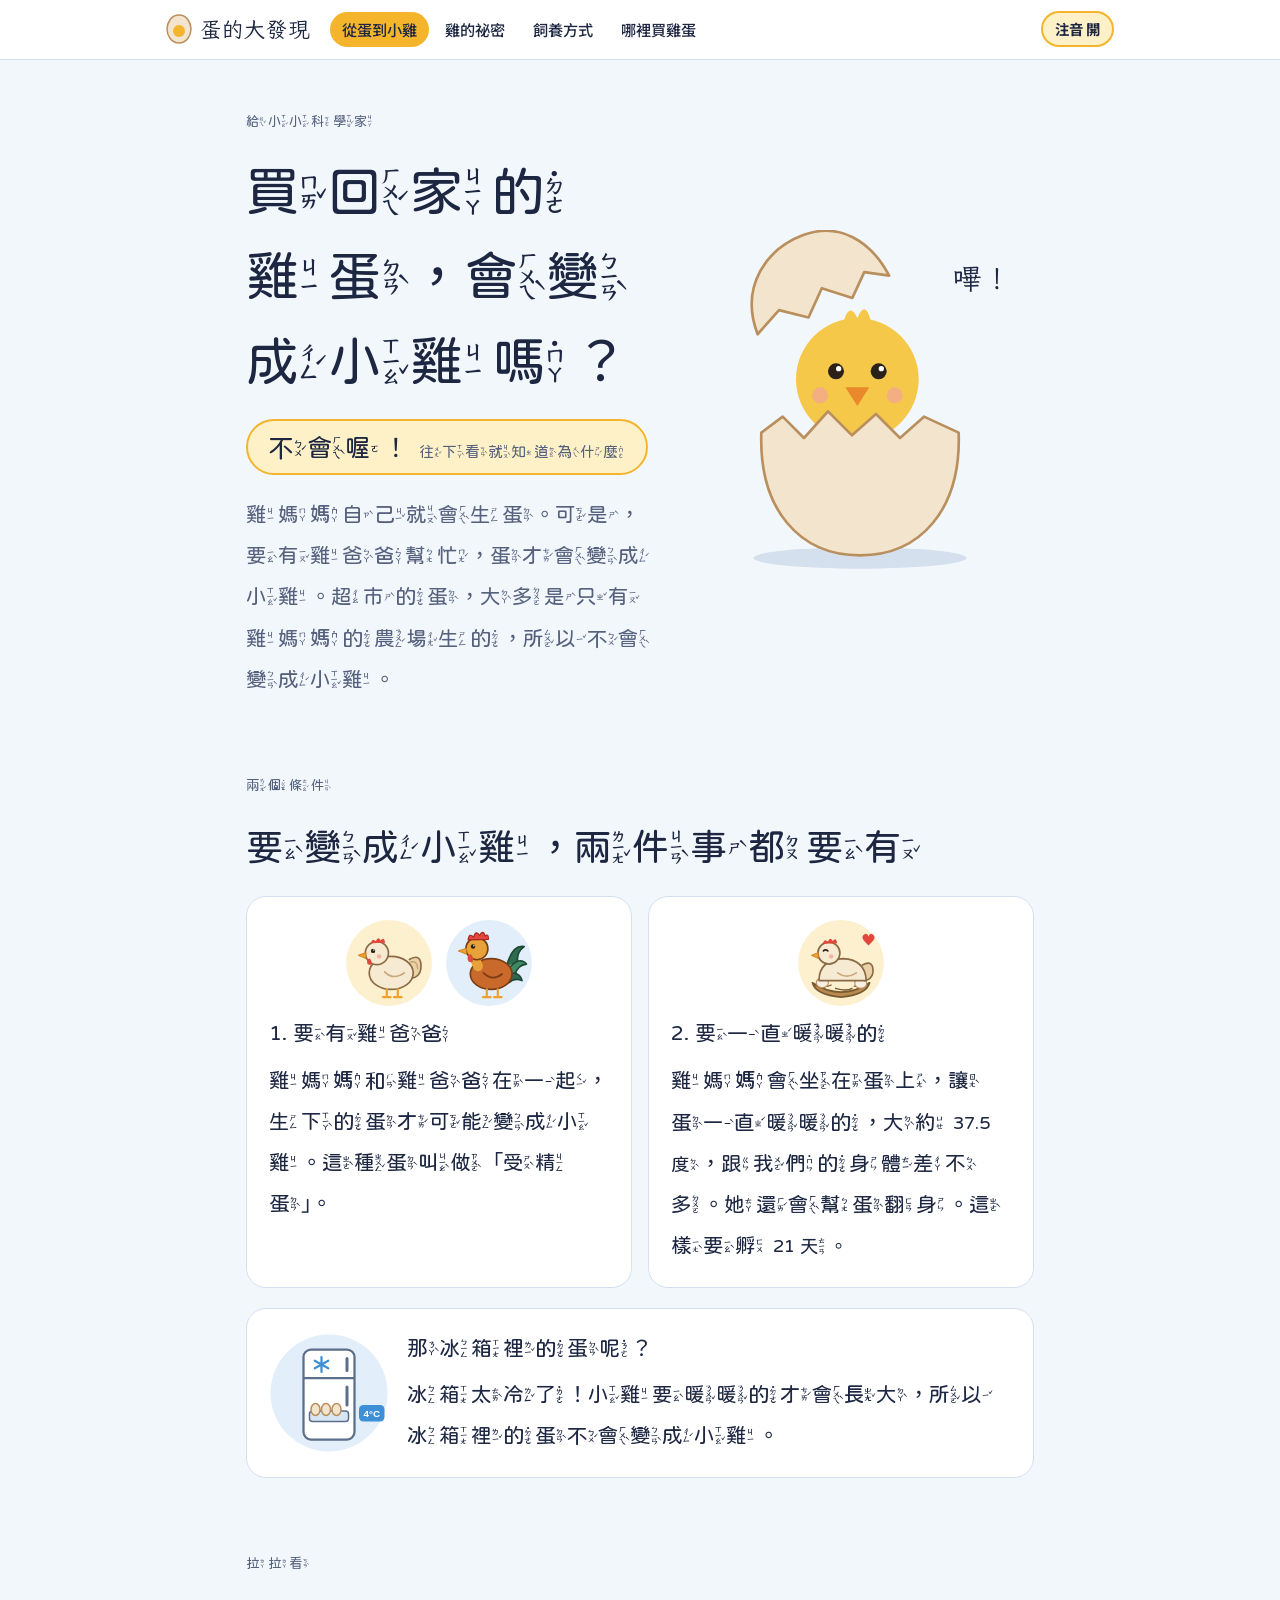
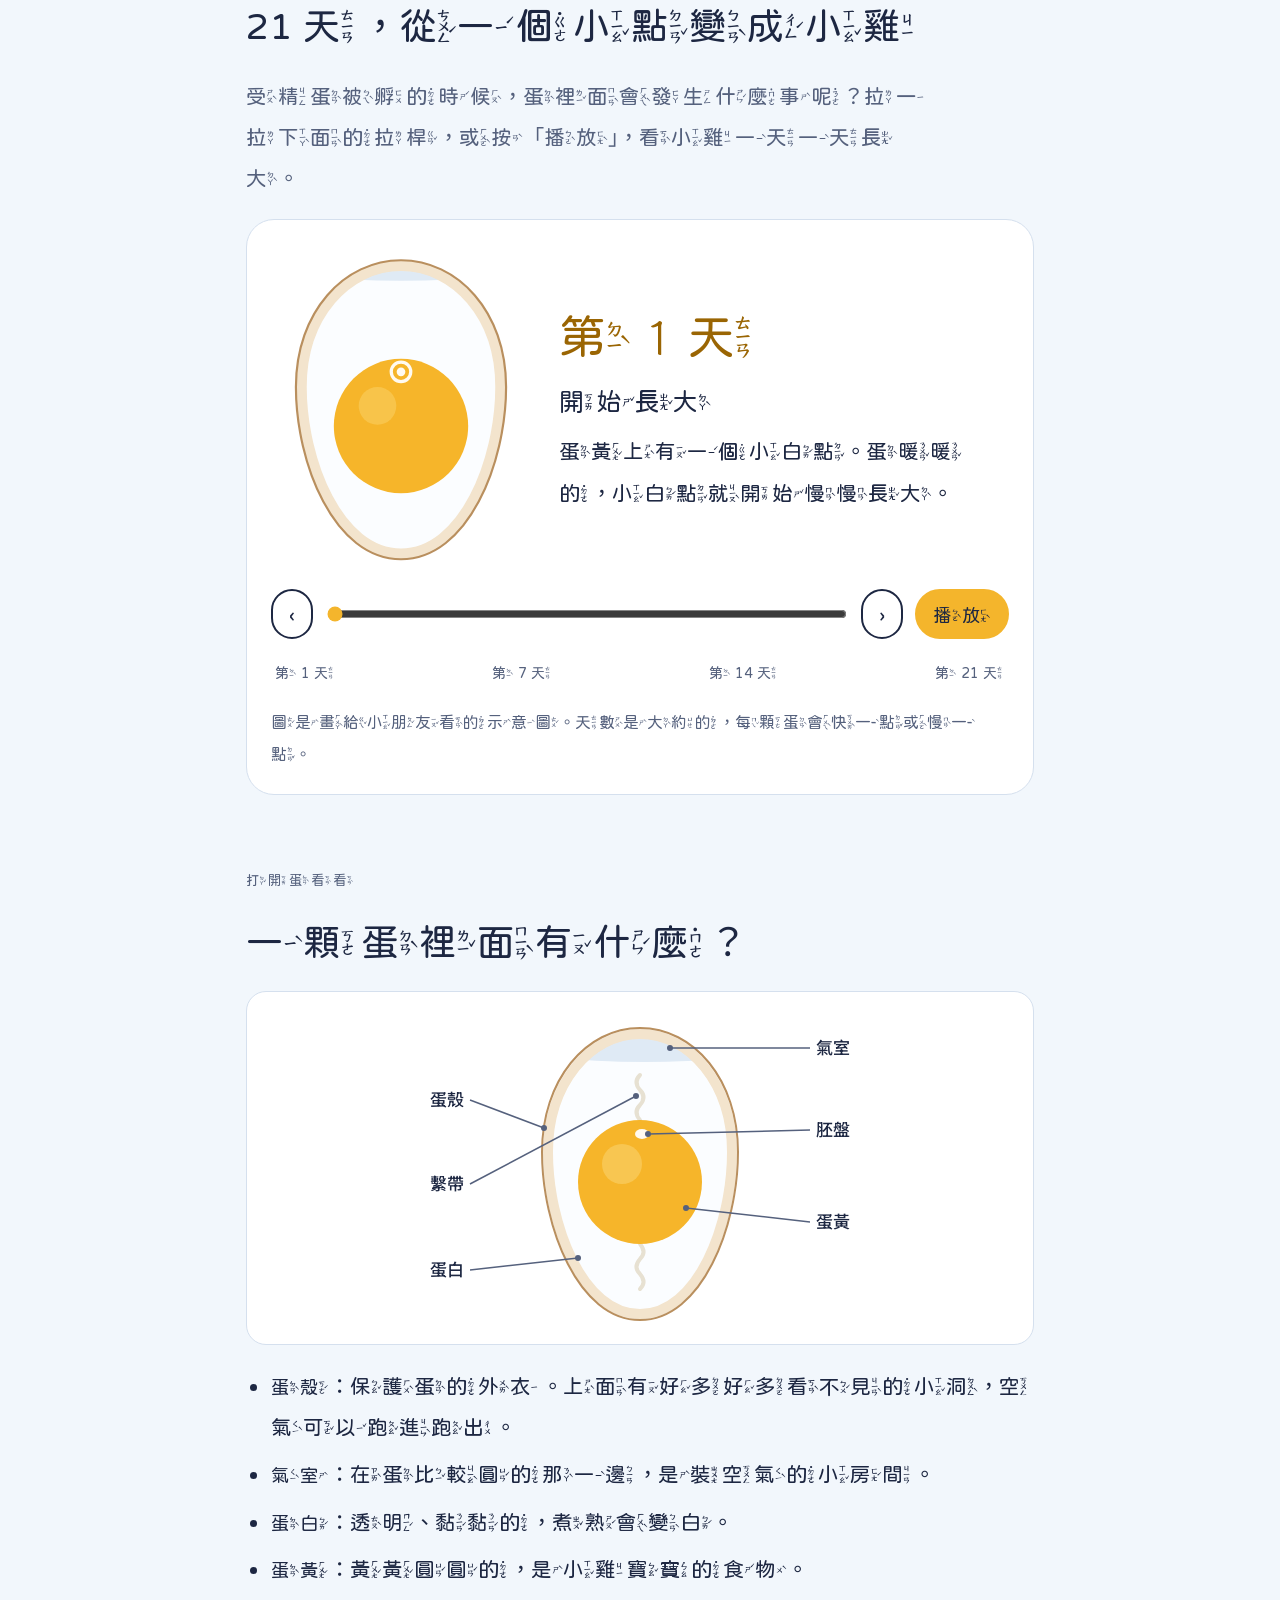
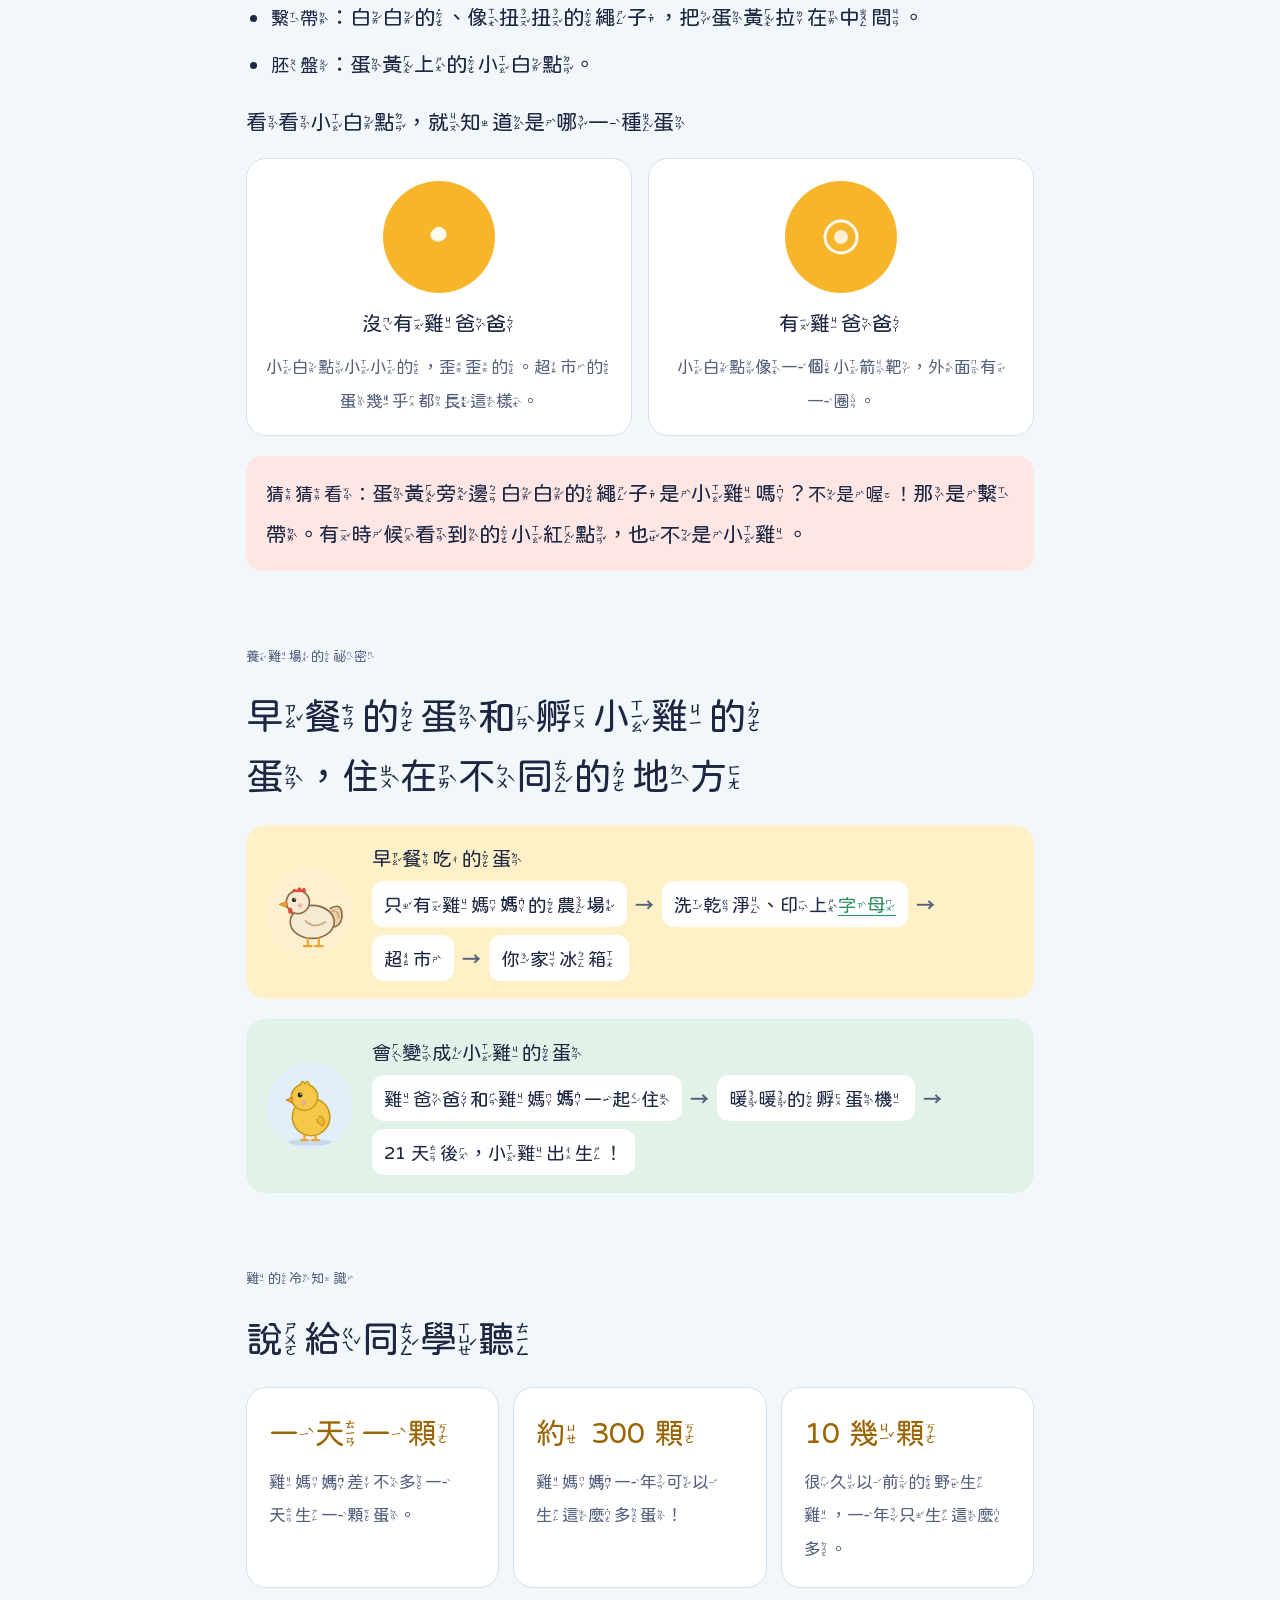
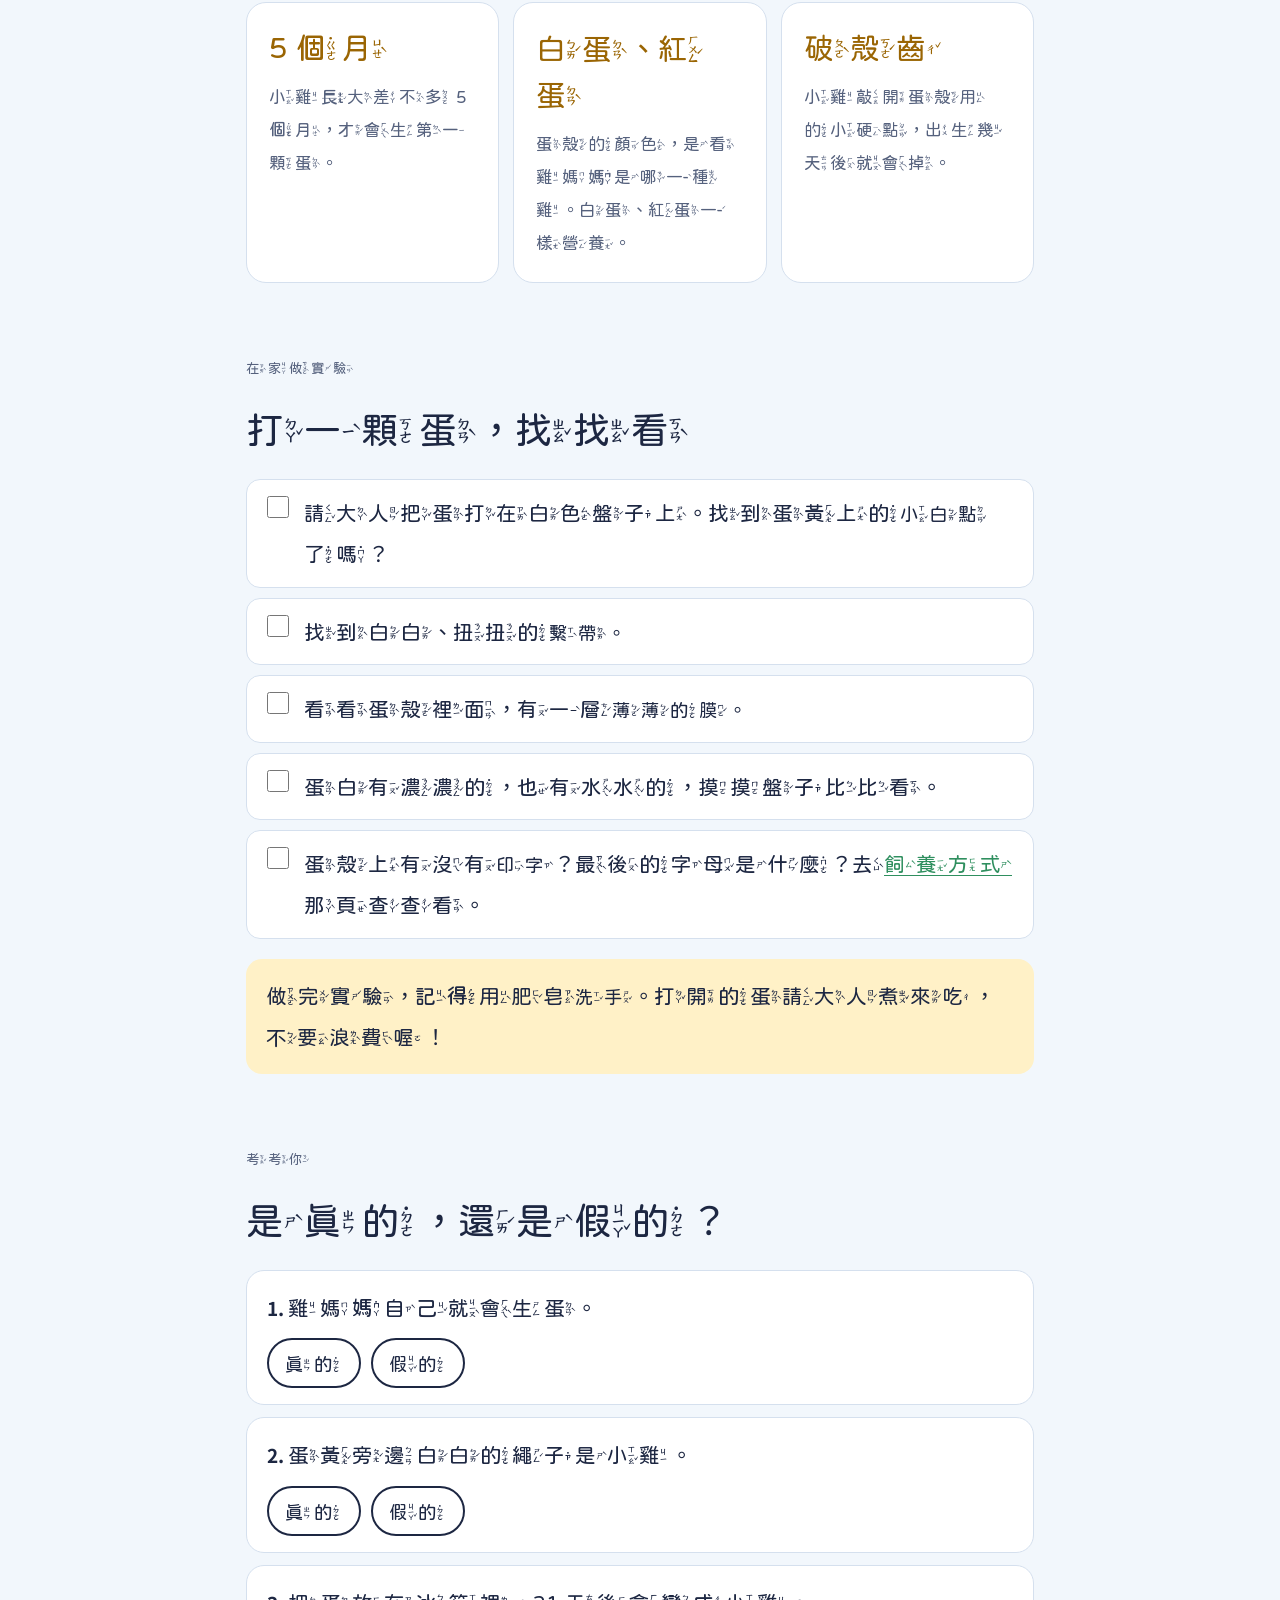
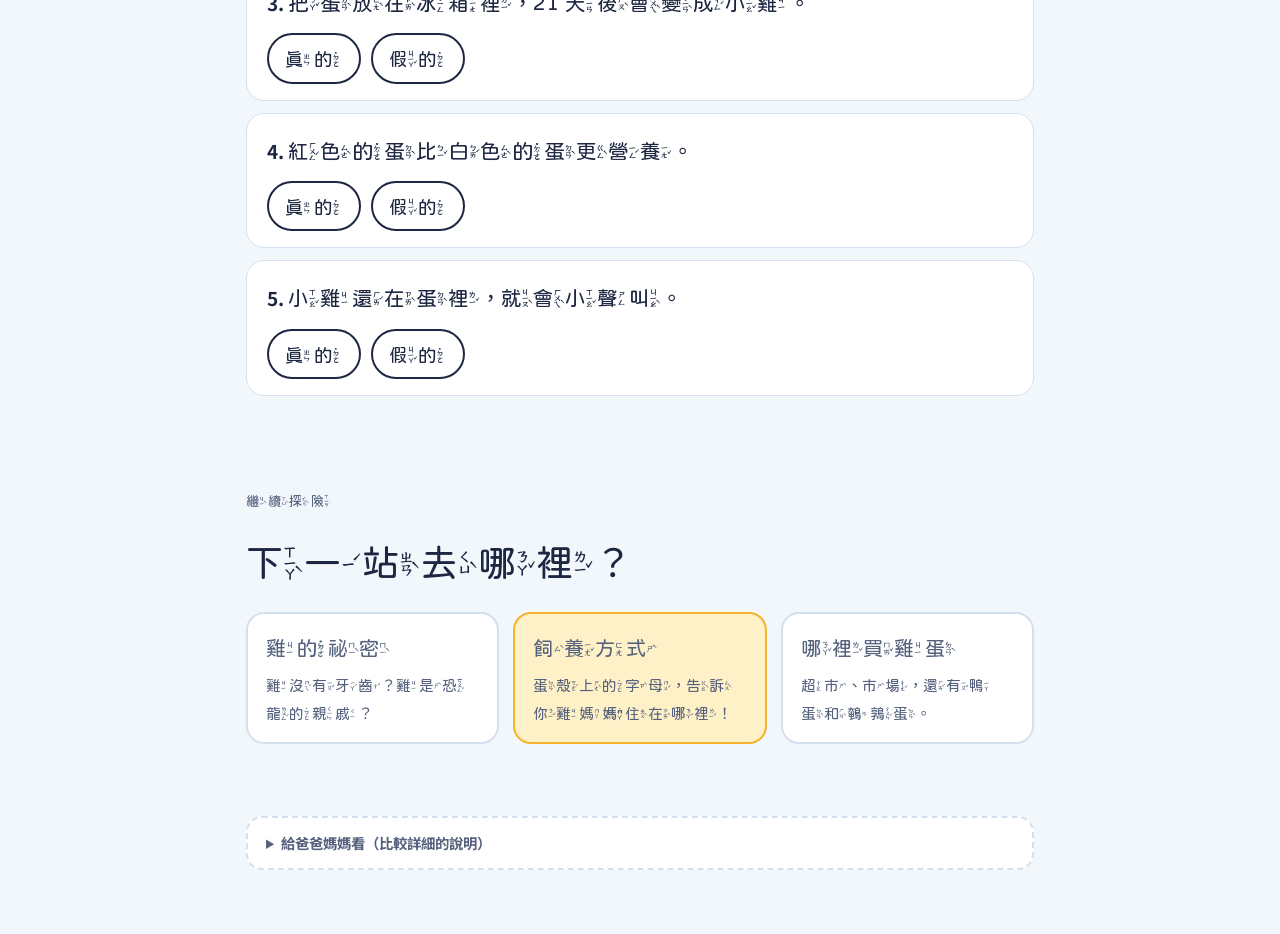
==== commit 7ae5bd5b: "Render zhuyin with the 注音粉圓 IVS font and add an on/off toggle - build-zhuyin.js now emits characters" ====
--- a/index.html
+++ b/index.html
@@ -9,7 +9,7 @@
 <link rel="preconnect" href="https://fonts.googleapis.com">
 <link rel="preconnect" href="https://fonts.gstatic.com" crossorigin>
 <link rel="stylesheet" href="https://fonts.googleapis.com/css2?family=Iansui&family=Noto+Sans+TC:wght@400;500;700&display=swap">
-<link rel="stylesheet" href="assets/style.css?v=3">
+<link rel="stylesheet" href="assets/style.css?v=4">
 <style>
 .cond svg { width: 72px; height: 72px; }
 .cond ul { margin: 0; padding-left: 1.2em; }
@@ -95,6 +95,8 @@
   .incubator { padding: 18px; }
 }
 </style>
+<link rel="preload" href="fonts/BpmfHuninn-subset.woff2" as="font" type="font/woff2" crossorigin>
+<script>try{if(localStorage.getItem("zhuyin")==="off")document.documentElement.classList.add("zy-off")}catch(e){}</script>
 </head>
 <body>
 <header class="site-head">
@@ -106,6 +108,7 @@
       <li><a href="farming.html">飼養方式</a></li>
       <li><a href="buy-eggs.html">哪裡買雞蛋</a></li>
     </ul>
+    <button class="zy-toggle" type="button" aria-pressed="true" id="zyToggle">注音 開</button>
   </nav>
 </header>
 
@@ -113,10 +116,10 @@
 
   <header class="hero">
     <div class="hero-text">
-      <p class="eyebrow"><span class='zy'><span class='zu'><span class='zc'>給<span class='zb' aria-hidden='true'><span class='zcol'><span class='zs'>ㄍㄟ</span></span><span class='zt'>ˇ</span></span></span></span><span class='zu'><span class='zc'>小<span class='zb' aria-hidden='true'><span class='zcol'><span class='zs'>ㄒㄧㄠ</span></span><span class='zt'>ˇ</span></span></span></span><span class='zu'><span class='zc'>小<span class='zb' aria-hidden='true'><span class='zcol'><span class='zs'>ㄒㄧㄠ</span></span><span class='zt'>ˇ</span></span></span></span><span class='zu'><span class='zc'>科<span class='zb' aria-hidden='true'><span class='zcol'><span class='zs'>ㄎㄜ</span></span></span></span></span><span class='zu'><span class='zc'>學<span class='zb' aria-hidden='true'><span class='zcol'><span class='zs'>ㄒㄩㄝ</span></span><span class='zt'>ˊ</span></span></span></span><span class='zu'><span class='zc'>家<span class='zb' aria-hidden='true'><span class='zcol'><span class='zs'>ㄐㄧㄚ</span></span></span></span></span></span></p>
-      <h1><span class='zy'><span class='zu'><span class='zc'>買<span class='zb' aria-hidden='true'><span class='zcol'><span class='zs'>ㄇㄞ</span></span><span class='zt'>ˇ</span></span></span></span><span class='zu'><span class='zc'>回<span class='zb' aria-hidden='true'><span class='zcol'><span class='zs'>ㄏㄨㄟ</span></span><span class='zt'>ˊ</span></span></span></span><span class='zu'><span class='zc'>家<span class='zb' aria-hidden='true'><span class='zcol'><span class='zs'>ㄐㄧㄚ</span></span></span></span></span><span class='zu'><span class='zc'>的<span class='zb' aria-hidden='true'><span class='zcol'><span class='zl'>˙</span><span class='zs'>ㄉㄜ</span></span></span></span></span><span class='zu'><span class='zc'>雞<span class='zb' aria-hidden='true'><span class='zcol'><span class='zs'>ㄐㄧ</span></span></span></span></span><span class='zu'><span class='zc'>蛋<span class='zb' aria-hidden='true'><span class='zcol'><span class='zs'>ㄉㄢ</span></span><span class='zt'>ˋ</span></span></span>，</span><span class='zu'><span class='zc'>會<span class='zb' aria-hidden='true'><span class='zcol'><span class='zs'>ㄏㄨㄟ</span></span><span class='zt'>ˋ</span></span></span></span><span class='zu'><span class='zc'>變<span class='zb' aria-hidden='true'><span class='zcol'><span class='zs'>ㄅㄧㄢ</span></span><span class='zt'>ˋ</span></span></span></span><span class='zu'><span class='zc'>成<span class='zb' aria-hidden='true'><span class='zcol'><span class='zs'>ㄔㄥ</span></span><span class='zt'>ˊ</span></span></span></span><span class='zu'><span class='zc'>小<span class='zb' aria-hidden='true'><span class='zcol'><span class='zs'>ㄒㄧㄠ</span></span><span class='zt'>ˇ</span></span></span></span><span class='zu'><span class='zc'>雞<span class='zb' aria-hidden='true'><span class='zcol'><span class='zs'>ㄐㄧ</span></span></span></span></span><span class='zu'><span class='zc'>嗎<span class='zb' aria-hidden='true'><span class='zcol'><span class='zl'>˙</span><span class='zs'>ㄇㄚ</span></span></span></span>？</span></span></h1>
-      <p class="answer"><span class='zy'><span class='zu'><span class='zc'>不<span class='zb' aria-hidden='true'><span class='zcol'><span class='zs'>ㄅㄨ</span></span><span class='zt'>ˊ</span></span></span></span><span class='zu'><span class='zc'>會<span class='zb' aria-hidden='true'><span class='zcol'><span class='zs'>ㄏㄨㄟ</span></span><span class='zt'>ˋ</span></span></span></span><span class='zu'><span class='zc'>喔<span class='zb' aria-hidden='true'><span class='zcol'><span class='zs'>ㄛ</span></span></span></span>！</span></span><small><span class='zy'><span class='zu'><span class='zc'>往<span class='zb' aria-hidden='true'><span class='zcol'><span class='zs'>ㄨㄤ</span></span><span class='zt'>ˇ</span></span></span></span><span class='zu'><span class='zc'>下<span class='zb' aria-hidden='true'><span class='zcol'><span class='zs'>ㄒㄧㄚ</span></span><span class='zt'>ˋ</span></span></span></span><span class='zu'><span class='zc'>看<span class='zb' aria-hidden='true'><span class='zcol'><span class='zs'>ㄎㄢ</span></span><span class='zt'>ˋ</span></span></span></span><span class='zu'><span class='zc'>就<span class='zb' aria-hidden='true'><span class='zcol'><span class='zs'>ㄐㄧㄡ</span></span><span class='zt'>ˋ</span></span></span></span><span class='zu'><span class='zc'>知<span class='zb' aria-hidden='true'><span class='zcol'><span class='zs'>ㄓ</span></span></span></span></span><span class='zu'><span class='zc'>道<span class='zb' aria-hidden='true'><span class='zcol'><span class='zs'>ㄉㄠ</span></span><span class='zt'>ˋ</span></span></span></span><span class='zu'><span class='zc'>為<span class='zb' aria-hidden='true'><span class='zcol'><span class='zs'>ㄨㄟ</span></span><span class='zt'>ˋ</span></span></span></span><span class='zu'><span class='zc'>什<span class='zb' aria-hidden='true'><span class='zcol'><span class='zs'>ㄕㄣ</span></span><span class='zt'>ˊ</span></span></span></span><span class='zu'><span class='zc'>麼<span class='zb' aria-hidden='true'><span class='zcol'><span class='zl'>˙</span><span class='zs'>ㄇㄜ</span></span></span></span></span></span></small></p>
-      <p class="lede"><span class='zy'><span class='zu'><span class='zc'>雞<span class='zb' aria-hidden='true'><span class='zcol'><span class='zs'>ㄐㄧ</span></span></span></span></span><span class='zu'><span class='zc'>媽<span class='zb' aria-hidden='true'><span class='zcol'><span class='zs'>ㄇㄚ</span></span></span></span></span><span class='zu'><span class='zc'>媽<span class='zb' aria-hidden='true'><span class='zcol'><span class='zl'>˙</span><span class='zs'>ㄇㄚ</span></span></span></span></span><span class='zu'><span class='zc'>自<span class='zb' aria-hidden='true'><span class='zcol'><span class='zs'>ㄗ</span></span><span class='zt'>ˋ</span></span></span></span><span class='zu'><span class='zc'>己<span class='zb' aria-hidden='true'><span class='zcol'><span class='zs'>ㄐㄧ</span></span><span class='zt'>ˇ</span></span></span></span><span class='zu'><span class='zc'>就<span class='zb' aria-hidden='true'><span class='zcol'><span class='zs'>ㄐㄧㄡ</span></span><span class='zt'>ˋ</span></span></span></span><span class='zu'><span class='zc'>會<span class='zb' aria-hidden='true'><span class='zcol'><span class='zs'>ㄏㄨㄟ</span></span><span class='zt'>ˋ</span></span></span></span><span class='zu'><span class='zc'>生<span class='zb' aria-hidden='true'><span class='zcol'><span class='zs'>ㄕㄥ</span></span></span></span></span><span class='zu'><span class='zc'>蛋<span class='zb' aria-hidden='true'><span class='zcol'><span class='zs'>ㄉㄢ</span></span><span class='zt'>ˋ</span></span></span>。</span><span class='zu'><span class='zc'>可<span class='zb' aria-hidden='true'><span class='zcol'><span class='zs'>ㄎㄜ</span></span><span class='zt'>ˇ</span></span></span></span><span class='zu'><span class='zc'>是<span class='zb' aria-hidden='true'><span class='zcol'><span class='zs'>ㄕ</span></span><span class='zt'>ˋ</span></span></span>，</span><span class='zu'><span class='zc'>要<span class='zb' aria-hidden='true'><span class='zcol'><span class='zs'>ㄧㄠ</span></span><span class='zt'>ˋ</span></span></span></span><span class='zu'><span class='zc'>有<span class='zb' aria-hidden='true'><span class='zcol'><span class='zs'>ㄧㄡ</span></span><span class='zt'>ˇ</span></span></span></span><span class='zu'><span class='zc'>雞<span class='zb' aria-hidden='true'><span class='zcol'><span class='zs'>ㄐㄧ</span></span></span></span></span><span class='zu'><span class='zc'>爸<span class='zb' aria-hidden='true'><span class='zcol'><span class='zs'>ㄅㄚ</span></span><span class='zt'>ˋ</span></span></span></span><span class='zu'><span class='zc'>爸<span class='zb' aria-hidden='true'><span class='zcol'><span class='zl'>˙</span><span class='zs'>ㄅㄚ</span></span></span></span></span><span class='zu'><span class='zc'>幫<span class='zb' aria-hidden='true'><span class='zcol'><span class='zs'>ㄅㄤ</span></span></span></span></span><span class='zu'><span class='zc'>忙<span class='zb' aria-hidden='true'><span class='zcol'><span class='zs'>ㄇㄤ</span></span><span class='zt'>ˊ</span></span></span>，</span><span class='zu'><span class='zc'>蛋<span class='zb' aria-hidden='true'><span class='zcol'><span class='zs'>ㄉㄢ</span></span><span class='zt'>ˋ</span></span></span></span><span class='zu'><span class='zc'>才<span class='zb' aria-hidden='true'><span class='zcol'><span class='zs'>ㄘㄞ</span></span><span class='zt'>ˊ</span></span></span></span><span class='zu'><span class='zc'>會<span class='zb' aria-hidden='true'><span class='zcol'><span class='zs'>ㄏㄨㄟ</span></span><span class='zt'>ˋ</span></span></span></span><span class='zu'><span class='zc'>變<span class='zb' aria-hidden='true'><span class='zcol'><span class='zs'>ㄅㄧㄢ</span></span><span class='zt'>ˋ</span></span></span></span><span class='zu'><span class='zc'>成<span class='zb' aria-hidden='true'><span class='zcol'><span class='zs'>ㄔㄥ</span></span><span class='zt'>ˊ</span></span></span></span><span class='zu'><span class='zc'>小<span class='zb' aria-hidden='true'><span class='zcol'><span class='zs'>ㄒㄧㄠ</span></span><span class='zt'>ˇ</span></span></span></span><span class='zu'><span class='zc'>雞<span class='zb' aria-hidden='true'><span class='zcol'><span class='zs'>ㄐㄧ</span></span></span></span>。</span><span class='zu'><span class='zc'>超<span class='zb' aria-hidden='true'><span class='zcol'><span class='zs'>ㄔㄠ</span></span></span></span></span><span class='zu'><span class='zc'>市<span class='zb' aria-hidden='true'><span class='zcol'><span class='zs'>ㄕ</span></span><span class='zt'>ˋ</span></span></span></span><span class='zu'><span class='zc'>的<span class='zb' aria-hidden='true'><span class='zcol'><span class='zl'>˙</span><span class='zs'>ㄉㄜ</span></span></span></span></span><span class='zu'><span class='zc'>蛋<span class='zb' aria-hidden='true'><span class='zcol'><span class='zs'>ㄉㄢ</span></span><span class='zt'>ˋ</span></span></span>，</span><span class='zu'><span class='zc'>大<span class='zb' aria-hidden='true'><span class='zcol'><span class='zs'>ㄉㄚ</span></span><span class='zt'>ˋ</span></span></span></span><span class='zu'><span class='zc'>多<span class='zb' aria-hidden='true'><span class='zcol'><span class='zs'>ㄉㄨㄛ</span></span></span></span></span><span class='zu'><span class='zc'>是<span class='zb' aria-hidden='true'><span class='zcol'><span class='zs'>ㄕ</span></span><span class='zt'>ˋ</span></span></span></span><span class='zu'><span class='zc'>只<span class='zb' aria-hidden='true'><span class='zcol'><span class='zs'>ㄓ</span></span><span class='zt'>ˇ</span></span></span></span><span class='zu'><span class='zc'>有<span class='zb' aria-hidden='true'><span class='zcol'><span class='zs'>ㄧㄡ</span></span><span class='zt'>ˇ</span></span></span></span><span class='zu'><span class='zc'>雞<span class='zb' aria-hidden='true'><span class='zcol'><span class='zs'>ㄐㄧ</span></span></span></span></span><span class='zu'><span class='zc'>媽<span class='zb' aria-hidden='true'><span class='zcol'><span class='zs'>ㄇㄚ</span></span></span></span></span><span class='zu'><span class='zc'>媽<span class='zb' aria-hidden='true'><span class='zcol'><span class='zl'>˙</span><span class='zs'>ㄇㄚ</span></span></span></span></span><span class='zu'><span class='zc'>的<span class='zb' aria-hidden='true'><span class='zcol'><span class='zl'>˙</span><span class='zs'>ㄉㄜ</span></span></span></span></span><span class='zu'><span class='zc'>農<span class='zb' aria-hidden='true'><span class='zcol'><span class='zs'>ㄋㄨㄥ</span></span><span class='zt'>ˊ</span></span></span></span><span class='zu'><span class='zc'>場<span class='zb' aria-hidden='true'><span class='zcol'><span class='zs'>ㄔㄤ</span></span><span class='zt'>ˇ</span></span></span></span><span class='zu'><span class='zc'>生<span class='zb' aria-hidden='true'><span class='zcol'><span class='zs'>ㄕㄥ</span></span></span></span></span><span class='zu'><span class='zc'>的<span class='zb' aria-hidden='true'><span class='zcol'><span class='zl'>˙</span><span class='zs'>ㄉㄜ</span></span></span></span>，</span><span class='zu'><span class='zc'>所<span class='zb' aria-hidden='true'><span class='zcol'><span class='zs'>ㄙㄨㄛ</span></span><span class='zt'>ˇ</span></span></span></span><span class='zu'><span class='zc'>以<span class='zb' aria-hidden='true'><span class='zcol'><span class='zs'>ㄧ</span></span><span class='zt'>ˇ</span></span></span></span><span class='zu'><span class='zc'>不<span class='zb' aria-hidden='true'><span class='zcol'><span class='zs'>ㄅㄨ</span></span><span class='zt'>ˊ</span></span></span></span><span class='zu'><span class='zc'>會<span class='zb' aria-hidden='true'><span class='zcol'><span class='zs'>ㄏㄨㄟ</span></span><span class='zt'>ˋ</span></span></span></span><span class='zu'><span class='zc'>變<span class='zb' aria-hidden='true'><span class='zcol'><span class='zs'>ㄅㄧㄢ</span></span><span class='zt'>ˋ</span></span></span></span><span class='zu'><span class='zc'>成<span class='zb' aria-hidden='true'><span class='zcol'><span class='zs'>ㄔㄥ</span></span><span class='zt'>ˊ</span></span></span></span><span class='zu'><span class='zc'>小<span class='zb' aria-hidden='true'><span class='zcol'><span class='zs'>ㄒㄧㄠ</span></span><span class='zt'>ˇ</span></span></span></span><span class='zu'><span class='zc'>雞<span class='zb' aria-hidden='true'><span class='zcol'><span class='zs'>ㄐㄧ</span></span></span></span>。</span></span></p>
+      <p class="eyebrow"><span class='zy'>給小小科學家</span></p>
+      <h1><span class='zy'>買回家的雞蛋<span class='zp'>，</span>會變成小雞嗎<span class='zp'>？</span></span></h1>
+      <p class="answer"><span class='zy'>不󠇡會喔<span class='zp'>！</span></span><small><span class='zy'>往下看就知道為󠇡什麼</span></small></p>
+      <p class="lede"><span class='zy'>雞媽媽󠇡自己就會生蛋<span class='zp'>。</span>可是<span class='zp'>，</span>要有雞爸爸󠇡幫忙<span class='zp'>，</span>蛋才會變成小雞<span class='zp'>。</span>超市的蛋<span class='zp'>，</span>大多是只有雞媽媽󠇡的農場生的<span class='zp'>，</span>所以不󠇡會變成小雞<span class='zp'>。</span></span></p>
     </div>
     <svg viewBox="0 0 240 260" role="img" aria-label="一顆裂開的蛋，小雞從裡面探出頭">
       <ellipse cx="120" cy="246" rx="80" ry="8" fill="var(--line)"/>
@@ -136,41 +139,41 @@
   </header>
 
   <section aria-labelledby="two">
-    <p class="eyebrow"><span class='zy'><span class='zu'><span class='zc'>兩<span class='zb' aria-hidden='true'><span class='zcol'><span class='zs'>ㄌㄧㄤ</span></span><span class='zt'>ˇ</span></span></span></span><span class='zu'><span class='zc'>個<span class='zb' aria-hidden='true'><span class='zcol'><span class='zl'>˙</span><span class='zs'>ㄍㄜ</span></span></span></span></span><span class='zu'><span class='zc'>條<span class='zb' aria-hidden='true'><span class='zcol'><span class='zs'>ㄊㄧㄠ</span></span><span class='zt'>ˊ</span></span></span></span><span class='zu'><span class='zc'>件<span class='zb' aria-hidden='true'><span class='zcol'><span class='zs'>ㄐㄧㄢ</span></span><span class='zt'>ˋ</span></span></span></span></span></p>
-    <h2 id="two"><span class='zy'><span class='zu'><span class='zc'>要<span class='zb' aria-hidden='true'><span class='zcol'><span class='zs'>ㄧㄠ</span></span><span class='zt'>ˋ</span></span></span></span><span class='zu'><span class='zc'>變<span class='zb' aria-hidden='true'><span class='zcol'><span class='zs'>ㄅㄧㄢ</span></span><span class='zt'>ˋ</span></span></span></span><span class='zu'><span class='zc'>成<span class='zb' aria-hidden='true'><span class='zcol'><span class='zs'>ㄔㄥ</span></span><span class='zt'>ˊ</span></span></span></span><span class='zu'><span class='zc'>小<span class='zb' aria-hidden='true'><span class='zcol'><span class='zs'>ㄒㄧㄠ</span></span><span class='zt'>ˇ</span></span></span></span><span class='zu'><span class='zc'>雞<span class='zb' aria-hidden='true'><span class='zcol'><span class='zs'>ㄐㄧ</span></span></span></span>，</span><span class='zu'><span class='zc'>兩<span class='zb' aria-hidden='true'><span class='zcol'><span class='zs'>ㄌㄧㄤ</span></span><span class='zt'>ˇ</span></span></span></span><span class='zu'><span class='zc'>件<span class='zb' aria-hidden='true'><span class='zcol'><span class='zs'>ㄐㄧㄢ</span></span><span class='zt'>ˋ</span></span></span></span><span class='zu'><span class='zc'>事<span class='zb' aria-hidden='true'><span class='zcol'><span class='zs'>ㄕ</span></span><span class='zt'>ˋ</span></span></span></span><span class='zu'><span class='zc'>都<span class='zb' aria-hidden='true'><span class='zcol'><span class='zs'>ㄉㄡ</span></span></span></span></span><span class='zu'><span class='zc'>要<span class='zb' aria-hidden='true'><span class='zcol'><span class='zs'>ㄧㄠ</span></span><span class='zt'>ˋ</span></span></span></span><span class='zu'><span class='zc'>有<span class='zb' aria-hidden='true'><span class='zcol'><span class='zs'>ㄧㄡ</span></span><span class='zt'>ˇ</span></span></span></span></span></h2>
+    <p class="eyebrow"><span class='zy'>兩個󠇡條件</span></p>
+    <h2 id="two"><span class='zy'>要變成小雞<span class='zp'>，</span>兩件事都要有</span></h2>
     <div class="grid-2">
       <div class="card cond">
         <div class="pic-row">
           <img class="pic-sm" src="assets/img/hen.svg" alt="雞媽媽">
           <img class="pic-sm" src="assets/img/rooster.svg" alt="雞爸爸">
         </div>
-        <h3><span class='zy'>1. <span class='zu'><span class='zc'>要<span class='zb' aria-hidden='true'><span class='zcol'><span class='zs'>ㄧㄠ</span></span><span class='zt'>ˋ</span></span></span></span><span class='zu'><span class='zc'>有<span class='zb' aria-hidden='true'><span class='zcol'><span class='zs'>ㄧㄡ</span></span><span class='zt'>ˇ</span></span></span></span><span class='zu'><span class='zc'>雞<span class='zb' aria-hidden='true'><span class='zcol'><span class='zs'>ㄐㄧ</span></span></span></span></span><span class='zu'><span class='zc'>爸<span class='zb' aria-hidden='true'><span class='zcol'><span class='zs'>ㄅㄚ</span></span><span class='zt'>ˋ</span></span></span></span><span class='zu'><span class='zc'>爸<span class='zb' aria-hidden='true'><span class='zcol'><span class='zl'>˙</span><span class='zs'>ㄅㄚ</span></span></span></span></span></span></h3>
-        <p><span class='zy'><span class='zu'><span class='zc'>雞<span class='zb' aria-hidden='true'><span class='zcol'><span class='zs'>ㄐㄧ</span></span></span></span></span><span class='zu'><span class='zc'>媽<span class='zb' aria-hidden='true'><span class='zcol'><span class='zs'>ㄇㄚ</span></span></span></span></span><span class='zu'><span class='zc'>媽<span class='zb' aria-hidden='true'><span class='zcol'><span class='zl'>˙</span><span class='zs'>ㄇㄚ</span></span></span></span></span><span class='zu'><span class='zc'>和<span class='zb' aria-hidden='true'><span class='zcol'><span class='zs'>ㄏㄢ</span></span><span class='zt'>ˋ</span></span></span></span><span class='zu'><span class='zc'>雞<span class='zb' aria-hidden='true'><span class='zcol'><span class='zs'>ㄐㄧ</span></span></span></span></span><span class='zu'><span class='zc'>爸<span class='zb' aria-hidden='true'><span class='zcol'><span class='zs'>ㄅㄚ</span></span><span class='zt'>ˋ</span></span></span></span><span class='zu'><span class='zc'>爸<span class='zb' aria-hidden='true'><span class='zcol'><span class='zl'>˙</span><span class='zs'>ㄅㄚ</span></span></span></span></span><span class='zu'><span class='zc'>在<span class='zb' aria-hidden='true'><span class='zcol'><span class='zs'>ㄗㄞ</span></span><span class='zt'>ˋ</span></span></span></span><span class='zu'><span class='zc'>一<span class='zb' aria-hidden='true'><span class='zcol'><span class='zs'>ㄧ</span></span><span class='zt'>ˋ</span></span></span></span><span class='zu'><span class='zc'>起<span class='zb' aria-hidden='true'><span class='zcol'><span class='zs'>ㄑㄧ</span></span><span class='zt'>ˇ</span></span></span>，</span><span class='zu'><span class='zc'>生<span class='zb' aria-hidden='true'><span class='zcol'><span class='zs'>ㄕㄥ</span></span></span></span></span><span class='zu'><span class='zc'>下<span class='zb' aria-hidden='true'><span class='zcol'><span class='zs'>ㄒㄧㄚ</span></span><span class='zt'>ˋ</span></span></span></span><span class='zu'><span class='zc'>的<span class='zb' aria-hidden='true'><span class='zcol'><span class='zl'>˙</span><span class='zs'>ㄉㄜ</span></span></span></span></span><span class='zu'><span class='zc'>蛋<span class='zb' aria-hidden='true'><span class='zcol'><span class='zs'>ㄉㄢ</span></span><span class='zt'>ˋ</span></span></span></span><span class='zu'><span class='zc'>才<span class='zb' aria-hidden='true'><span class='zcol'><span class='zs'>ㄘㄞ</span></span><span class='zt'>ˊ</span></span></span></span><span class='zu'><span class='zc'>可<span class='zb' aria-hidden='true'><span class='zcol'><span class='zs'>ㄎㄜ</span></span><span class='zt'>ˇ</span></span></span></span><span class='zu'><span class='zc'>能<span class='zb' aria-hidden='true'><span class='zcol'><span class='zs'>ㄋㄥ</span></span><span class='zt'>ˊ</span></span></span></span><span class='zu'><span class='zc'>變<span class='zb' aria-hidden='true'><span class='zcol'><span class='zs'>ㄅㄧㄢ</span></span><span class='zt'>ˋ</span></span></span></span><span class='zu'><span class='zc'>成<span class='zb' aria-hidden='true'><span class='zcol'><span class='zs'>ㄔㄥ</span></span><span class='zt'>ˊ</span></span></span></span><span class='zu'><span class='zc'>小<span class='zb' aria-hidden='true'><span class='zcol'><span class='zs'>ㄒㄧㄠ</span></span><span class='zt'>ˇ</span></span></span></span><span class='zu'><span class='zc'>雞<span class='zb' aria-hidden='true'><span class='zcol'><span class='zs'>ㄐㄧ</span></span></span></span>。</span><span class='zu'><span class='zc'>這<span class='zb' aria-hidden='true'><span class='zcol'><span class='zs'>ㄓㄜ</span></span><span class='zt'>ˋ</span></span></span></span><span class='zu'><span class='zc'>種<span class='zb' aria-hidden='true'><span class='zcol'><span class='zs'>ㄓㄨㄥ</span></span><span class='zt'>ˇ</span></span></span></span><span class='zu'><span class='zc'>蛋<span class='zb' aria-hidden='true'><span class='zcol'><span class='zs'>ㄉㄢ</span></span><span class='zt'>ˋ</span></span></span></span><span class='zu'><span class='zc'>叫<span class='zb' aria-hidden='true'><span class='zcol'><span class='zs'>ㄐㄧㄠ</span></span><span class='zt'>ˋ</span></span></span></span><span class='zu'><span class='zc'>做<span class='zb' aria-hidden='true'><span class='zcol'><span class='zs'>ㄗㄨㄛ</span></span><span class='zt'>ˋ</span></span></span></span><span class='zu'>「<span class='zc'>受<span class='zb' aria-hidden='true'><span class='zcol'><span class='zs'>ㄕㄡ</span></span><span class='zt'>ˋ</span></span></span></span><span class='zu'><span class='zc'>精<span class='zb' aria-hidden='true'><span class='zcol'><span class='zs'>ㄐㄧㄥ</span></span></span></span></span><span class='zu'><span class='zc'>蛋<span class='zb' aria-hidden='true'><span class='zcol'><span class='zs'>ㄉㄢ</span></span><span class='zt'>ˋ</span></span></span>」。</span></span></p>
+        <h3><span class='zy'>1. 要有雞爸爸󠇡</span></h3>
+        <p><span class='zy'>雞媽媽󠇡和󠇡雞爸爸󠇡在一󠇢起<span class='zp'>，</span>生下的蛋才可能變成小雞<span class='zp'>。</span>這種蛋叫做<span class='zp'>「</span>受精蛋<span class='zp'>」</span><span class='zp'>。</span></span></p>
       </div>
       <div class="card cond">
         <div class="pic-row"><img class="pic-sm" src="assets/img/hen-sitting.svg" alt="雞媽媽坐在蛋上面孵蛋"></div>
-        <h3><span class='zy'>2. <span class='zu'><span class='zc'>要<span class='zb' aria-hidden='true'><span class='zcol'><span class='zs'>ㄧㄠ</span></span><span class='zt'>ˋ</span></span></span></span><span class='zu'><span class='zc'>一<span class='zb' aria-hidden='true'><span class='zcol'><span class='zs'>ㄧ</span></span><span class='zt'>ˋ</span></span></span></span><span class='zu'><span class='zc'>直<span class='zb' aria-hidden='true'><span class='zcol'><span class='zs'>ㄓ</span></span><span class='zt'>ˊ</span></span></span></span><span class='zu'><span class='zc'>暖<span class='zb' aria-hidden='true'><span class='zcol'><span class='zs'>ㄋㄨㄢ</span></span><span class='zt'>ˇ</span></span></span></span><span class='zu'><span class='zc'>暖<span class='zb' aria-hidden='true'><span class='zcol'><span class='zs'>ㄋㄨㄢ</span></span><span class='zt'>ˇ</span></span></span></span><span class='zu'><span class='zc'>的<span class='zb' aria-hidden='true'><span class='zcol'><span class='zl'>˙</span><span class='zs'>ㄉㄜ</span></span></span></span></span></span></h3>
-        <p><span class='zy'><span class='zu'><span class='zc'>雞<span class='zb' aria-hidden='true'><span class='zcol'><span class='zs'>ㄐㄧ</span></span></span></span></span><span class='zu'><span class='zc'>媽<span class='zb' aria-hidden='true'><span class='zcol'><span class='zs'>ㄇㄚ</span></span></span></span></span><span class='zu'><span class='zc'>媽<span class='zb' aria-hidden='true'><span class='zcol'><span class='zl'>˙</span><span class='zs'>ㄇㄚ</span></span></span></span></span><span class='zu'><span class='zc'>會<span class='zb' aria-hidden='true'><span class='zcol'><span class='zs'>ㄏㄨㄟ</span></span><span class='zt'>ˋ</span></span></span></span><span class='zu'><span class='zc'>坐<span class='zb' aria-hidden='true'><span class='zcol'><span class='zs'>ㄗㄨㄛ</span></span><span class='zt'>ˋ</span></span></span></span><span class='zu'><span class='zc'>在<span class='zb' aria-hidden='true'><span class='zcol'><span class='zs'>ㄗㄞ</span></span><span class='zt'>ˋ</span></span></span></span><span class='zu'><span class='zc'>蛋<span class='zb' aria-hidden='true'><span class='zcol'><span class='zs'>ㄉㄢ</span></span><span class='zt'>ˋ</span></span></span></span><span class='zu'><span class='zc'>上<span class='zb' aria-hidden='true'><span class='zcol'><span class='zs'>ㄕㄤ</span></span><span class='zt'>ˋ</span></span></span>，</span><span class='zu'><span class='zc'>讓<span class='zb' aria-hidden='true'><span class='zcol'><span class='zs'>ㄖㄤ</span></span><span class='zt'>ˋ</span></span></span></span><span class='zu'><span class='zc'>蛋<span class='zb' aria-hidden='true'><span class='zcol'><span class='zs'>ㄉㄢ</span></span><span class='zt'>ˋ</span></span></span></span><span class='zu'><span class='zc'>一<span class='zb' aria-hidden='true'><span class='zcol'><span class='zs'>ㄧ</span></span><span class='zt'>ˋ</span></span></span></span><span class='zu'><span class='zc'>直<span class='zb' aria-hidden='true'><span class='zcol'><span class='zs'>ㄓ</span></span><span class='zt'>ˊ</span></span></span></span><span class='zu'><span class='zc'>暖<span class='zb' aria-hidden='true'><span class='zcol'><span class='zs'>ㄋㄨㄢ</span></span><span class='zt'>ˇ</span></span></span></span><span class='zu'><span class='zc'>暖<span class='zb' aria-hidden='true'><span class='zcol'><span class='zs'>ㄋㄨㄢ</span></span><span class='zt'>ˇ</span></span></span></span><span class='zu'><span class='zc'>的<span class='zb' aria-hidden='true'><span class='zcol'><span class='zl'>˙</span><span class='zs'>ㄉㄜ</span></span></span></span>，</span><span class='zu'><span class='zc'>大<span class='zb' aria-hidden='true'><span class='zcol'><span class='zs'>ㄉㄚ</span></span><span class='zt'>ˋ</span></span></span></span><span class='zu'><span class='zc'>約<span class='zb' aria-hidden='true'><span class='zcol'><span class='zs'>ㄩㄝ</span></span></span></span></span> </span><b><span class='zy'>37.5 <span class='zu'><span class='zc'>度<span class='zb' aria-hidden='true'><span class='zcol'><span class='zs'>ㄉㄨ</span></span><span class='zt'>ˋ</span></span></span></span></span></b><span class='zy'>，<span class='zu'><span class='zc'>跟<span class='zb' aria-hidden='true'><span class='zcol'><span class='zs'>ㄍㄣ</span></span></span></span></span><span class='zu'><span class='zc'>我<span class='zb' aria-hidden='true'><span class='zcol'><span class='zs'>ㄨㄛ</span></span><span class='zt'>ˇ</span></span></span></span><span class='zu'><span class='zc'>們<span class='zb' aria-hidden='true'><span class='zcol'><span class='zl'>˙</span><span class='zs'>ㄇㄣ</span></span></span></span></span><span class='zu'><span class='zc'>的<span class='zb' aria-hidden='true'><span class='zcol'><span class='zl'>˙</span><span class='zs'>ㄉㄜ</span></span></span></span></span><span class='zu'><span class='zc'>身<span class='zb' aria-hidden='true'><span class='zcol'><span class='zs'>ㄕㄣ</span></span></span></span></span><span class='zu'><span class='zc'>體<span class='zb' aria-hidden='true'><span class='zcol'><span class='zs'>ㄊㄧ</span></span><span class='zt'>ˇ</span></span></span></span><span class='zu'><span class='zc'>差<span class='zb' aria-hidden='true'><span class='zcol'><span class='zs'>ㄔㄚ</span></span></span></span></span><span class='zu'><span class='zc'>不<span class='zb' aria-hidden='true'><span class='zcol'><span class='zs'>ㄅㄨ</span></span><span class='zt'>ˋ</span></span></span></span><span class='zu'><span class='zc'>多<span class='zb' aria-hidden='true'><span class='zcol'><span class='zs'>ㄉㄨㄛ</span></span></span></span>。</span><span class='zu'><span class='zc'>她<span class='zb' aria-hidden='true'><span class='zcol'><span class='zs'>ㄊㄚ</span></span></span></span></span><span class='zu'><span class='zc'>還<span class='zb' aria-hidden='true'><span class='zcol'><span class='zs'>ㄏㄞ</span></span><span class='zt'>ˊ</span></span></span></span><span class='zu'><span class='zc'>會<span class='zb' aria-hidden='true'><span class='zcol'><span class='zs'>ㄏㄨㄟ</span></span><span class='zt'>ˋ</span></span></span></span><span class='zu'><span class='zc'>幫<span class='zb' aria-hidden='true'><span class='zcol'><span class='zs'>ㄅㄤ</span></span></span></span></span><span class='zu'><span class='zc'>蛋<span class='zb' aria-hidden='true'><span class='zcol'><span class='zs'>ㄉㄢ</span></span><span class='zt'>ˋ</span></span></span></span><span class='zu'><span class='zc'>翻<span class='zb' aria-hidden='true'><span class='zcol'><span class='zs'>ㄈㄢ</span></span></span></span></span><span class='zu'><span class='zc'>身<span class='zb' aria-hidden='true'><span class='zcol'><span class='zs'>ㄕㄣ</span></span></span></span>。</span><span class='zu'><span class='zc'>這<span class='zb' aria-hidden='true'><span class='zcol'><span class='zs'>ㄓㄜ</span></span><span class='zt'>ˋ</span></span></span></span><span class='zu'><span class='zc'>樣<span class='zb' aria-hidden='true'><span class='zcol'><span class='zs'>ㄧㄤ</span></span><span class='zt'>ˋ</span></span></span></span><span class='zu'><span class='zc'>要<span class='zb' aria-hidden='true'><span class='zcol'><span class='zs'>ㄧㄠ</span></span><span class='zt'>ˋ</span></span></span></span><span class='zu'><span class='zc'>孵<span class='zb' aria-hidden='true'><span class='zcol'><span class='zs'>ㄈㄨ</span></span></span></span></span> </span><b><span class='zy'>21 <span class='zu'><span class='zc'>天<span class='zb' aria-hidden='true'><span class='zcol'><span class='zs'>ㄊㄧㄢ</span></span></span></span></span></span></b>。</p>
+        <h3><span class='zy'>2. 要一󠇢直暖暖的</span></h3>
+        <p><span class='zy'>雞媽媽󠇡會坐在蛋上<span class='zp'>，</span>讓蛋一󠇢直暖暖的<span class='zp'>，</span>大約 </span><b><span class='zy'>37.5 度</span></b><span class='zy'><span class='zp'>，</span>跟我們的身體差不多<span class='zp'>。</span>她還會幫蛋翻身<span class='zp'>。</span>這樣要孵 </span><b><span class='zy'>21 天</span></b>。</p>
       </div>
     </div>
     <div class="card with-pic">
       <img class="pic" src="assets/img/fridge.svg" alt="放著雞蛋的冰箱">
       <div>
-        <h3><span class='zy'><span class='zu'><span class='zc'>那<span class='zb' aria-hidden='true'><span class='zcol'><span class='zs'>ㄋㄚ</span></span><span class='zt'>ˋ</span></span></span></span><span class='zu'><span class='zc'>冰<span class='zb' aria-hidden='true'><span class='zcol'><span class='zs'>ㄅㄧㄥ</span></span></span></span></span><span class='zu'><span class='zc'>箱<span class='zb' aria-hidden='true'><span class='zcol'><span class='zs'>ㄒㄧㄤ</span></span></span></span></span><span class='zu'><span class='zc'>裡<span class='zb' aria-hidden='true'><span class='zcol'><span class='zs'>ㄌㄧ</span></span><span class='zt'>ˇ</span></span></span></span><span class='zu'><span class='zc'>的<span class='zb' aria-hidden='true'><span class='zcol'><span class='zl'>˙</span><span class='zs'>ㄉㄜ</span></span></span></span></span><span class='zu'><span class='zc'>蛋<span class='zb' aria-hidden='true'><span class='zcol'><span class='zs'>ㄉㄢ</span></span><span class='zt'>ˋ</span></span></span></span><span class='zu'><span class='zc'>呢<span class='zb' aria-hidden='true'><span class='zcol'><span class='zl'>˙</span><span class='zs'>ㄋㄜ</span></span></span></span>？</span></span></h3>
-        <p><span class='zy'><span class='zu'><span class='zc'>冰<span class='zb' aria-hidden='true'><span class='zcol'><span class='zs'>ㄅㄧㄥ</span></span></span></span></span><span class='zu'><span class='zc'>箱<span class='zb' aria-hidden='true'><span class='zcol'><span class='zs'>ㄒㄧㄤ</span></span></span></span></span><span class='zu'><span class='zc'>太<span class='zb' aria-hidden='true'><span class='zcol'><span class='zs'>ㄊㄞ</span></span><span class='zt'>ˋ</span></span></span></span><span class='zu'><span class='zc'>冷<span class='zb' aria-hidden='true'><span class='zcol'><span class='zs'>ㄌㄥ</span></span><span class='zt'>ˇ</span></span></span></span><span class='zu'><span class='zc'>了<span class='zb' aria-hidden='true'><span class='zcol'><span class='zl'>˙</span><span class='zs'>ㄌㄜ</span></span></span></span>！</span><span class='zu'><span class='zc'>小<span class='zb' aria-hidden='true'><span class='zcol'><span class='zs'>ㄒㄧㄠ</span></span><span class='zt'>ˇ</span></span></span></span><span class='zu'><span class='zc'>雞<span class='zb' aria-hidden='true'><span class='zcol'><span class='zs'>ㄐㄧ</span></span></span></span></span><span class='zu'><span class='zc'>要<span class='zb' aria-hidden='true'><span class='zcol'><span class='zs'>ㄧㄠ</span></span><span class='zt'>ˋ</span></span></span></span><span class='zu'><span class='zc'>暖<span class='zb' aria-hidden='true'><span class='zcol'><span class='zs'>ㄋㄨㄢ</span></span><span class='zt'>ˇ</span></span></span></span><span class='zu'><span class='zc'>暖<span class='zb' aria-hidden='true'><span class='zcol'><span class='zs'>ㄋㄨㄢ</span></span><span class='zt'>ˇ</span></span></span></span><span class='zu'><span class='zc'>的<span class='zb' aria-hidden='true'><span class='zcol'><span class='zl'>˙</span><span class='zs'>ㄉㄜ</span></span></span></span></span><span class='zu'><span class='zc'>才<span class='zb' aria-hidden='true'><span class='zcol'><span class='zs'>ㄘㄞ</span></span><span class='zt'>ˊ</span></span></span></span><span class='zu'><span class='zc'>會<span class='zb' aria-hidden='true'><span class='zcol'><span class='zs'>ㄏㄨㄟ</span></span><span class='zt'>ˋ</span></span></span></span><span class='zu'><span class='zc'>長<span class='zb' aria-hidden='true'><span class='zcol'><span class='zs'>ㄓㄤ</span></span><span class='zt'>ˇ</span></span></span></span><span class='zu'><span class='zc'>大<span class='zb' aria-hidden='true'><span class='zcol'><span class='zs'>ㄉㄚ</span></span><span class='zt'>ˋ</span></span></span>，</span><span class='zu'><span class='zc'>所<span class='zb' aria-hidden='true'><span class='zcol'><span class='zs'>ㄙㄨㄛ</span></span><span class='zt'>ˇ</span></span></span></span><span class='zu'><span class='zc'>以<span class='zb' aria-hidden='true'><span class='zcol'><span class='zs'>ㄧ</span></span><span class='zt'>ˇ</span></span></span></span><span class='zu'><span class='zc'>冰<span class='zb' aria-hidden='true'><span class='zcol'><span class='zs'>ㄅㄧㄥ</span></span></span></span></span><span class='zu'><span class='zc'>箱<span class='zb' aria-hidden='true'><span class='zcol'><span class='zs'>ㄒㄧㄤ</span></span></span></span></span><span class='zu'><span class='zc'>裡<span class='zb' aria-hidden='true'><span class='zcol'><span class='zs'>ㄌㄧ</span></span><span class='zt'>ˇ</span></span></span></span><span class='zu'><span class='zc'>的<span class='zb' aria-hidden='true'><span class='zcol'><span class='zl'>˙</span><span class='zs'>ㄉㄜ</span></span></span></span></span><span class='zu'><span class='zc'>蛋<span class='zb' aria-hidden='true'><span class='zcol'><span class='zs'>ㄉㄢ</span></span><span class='zt'>ˋ</span></span></span></span><span class='zu'><span class='zc'>不<span class='zb' aria-hidden='true'><span class='zcol'><span class='zs'>ㄅㄨ</span></span><span class='zt'>ˊ</span></span></span></span><span class='zu'><span class='zc'>會<span class='zb' aria-hidden='true'><span class='zcol'><span class='zs'>ㄏㄨㄟ</span></span><span class='zt'>ˋ</span></span></span></span><span class='zu'><span class='zc'>變<span class='zb' aria-hidden='true'><span class='zcol'><span class='zs'>ㄅㄧㄢ</span></span><span class='zt'>ˋ</span></span></span></span><span class='zu'><span class='zc'>成<span class='zb' aria-hidden='true'><span class='zcol'><span class='zs'>ㄔㄥ</span></span><span class='zt'>ˊ</span></span></span></span><span class='zu'><span class='zc'>小<span class='zb' aria-hidden='true'><span class='zcol'><span class='zs'>ㄒㄧㄠ</span></span><span class='zt'>ˇ</span></span></span></span><span class='zu'><span class='zc'>雞<span class='zb' aria-hidden='true'><span class='zcol'><span class='zs'>ㄐㄧ</span></span></span></span>。</span></span></p>
+        <h3><span class='zy'>那冰箱裡的蛋呢<span class='zp'>？</span></span></h3>
+        <p><span class='zy'>冰箱太冷了<span class='zp'>！</span>小雞要暖暖的才會長󠇡大<span class='zp'>，</span>所以冰箱裡的蛋不󠇡會變成小雞<span class='zp'>。</span></span></p>
       </div>
     </div>
   </section>
 
   <section aria-labelledby="days">
-    <p class="eyebrow"><span class='zy'><span class='zu'><span class='zc'>拉<span class='zb' aria-hidden='true'><span class='zcol'><span class='zs'>ㄌㄚ</span></span></span></span></span><span class='zu'><span class='zc'>拉<span class='zb' aria-hidden='true'><span class='zcol'><span class='zs'>ㄌㄚ</span></span></span></span></span><span class='zu'><span class='zc'>看<span class='zb' aria-hidden='true'><span class='zcol'><span class='zs'>ㄎㄢ</span></span><span class='zt'>ˋ</span></span></span></span></span></p>
-    <h2 id="days"><span class='zy'>21 <span class='zu'><span class='zc'>天<span class='zb' aria-hidden='true'><span class='zcol'><span class='zs'>ㄊㄧㄢ</span></span></span></span>，</span><span class='zu'><span class='zc'>從<span class='zb' aria-hidden='true'><span class='zcol'><span class='zs'>ㄘㄨㄥ</span></span><span class='zt'>ˊ</span></span></span></span><span class='zu'><span class='zc'>一<span class='zb' aria-hidden='true'><span class='zcol'><span class='zs'>ㄧ</span></span><span class='zt'>ˊ</span></span></span></span><span class='zu'><span class='zc'>個<span class='zb' aria-hidden='true'><span class='zcol'><span class='zl'>˙</span><span class='zs'>ㄍㄜ</span></span></span></span></span><span class='zu'><span class='zc'>小<span class='zb' aria-hidden='true'><span class='zcol'><span class='zs'>ㄒㄧㄠ</span></span><span class='zt'>ˇ</span></span></span></span><span class='zu'><span class='zc'>點<span class='zb' aria-hidden='true'><span class='zcol'><span class='zs'>ㄉㄧㄢ</span></span><span class='zt'>ˇ</span></span></span></span><span class='zu'><span class='zc'>變<span class='zb' aria-hidden='true'><span class='zcol'><span class='zs'>ㄅㄧㄢ</span></span><span class='zt'>ˋ</span></span></span></span><span class='zu'><span class='zc'>成<span class='zb' aria-hidden='true'><span class='zcol'><span class='zs'>ㄔㄥ</span></span><span class='zt'>ˊ</span></span></span></span><span class='zu'><span class='zc'>小<span class='zb' aria-hidden='true'><span class='zcol'><span class='zs'>ㄒㄧㄠ</span></span><span class='zt'>ˇ</span></span></span></span><span class='zu'><span class='zc'>雞<span class='zb' aria-hidden='true'><span class='zcol'><span class='zs'>ㄐㄧ</span></span></span></span></span></span></h2>
-    <p class="lede"><span class='zy'><span class='zu'><span class='zc'>受<span class='zb' aria-hidden='true'><span class='zcol'><span class='zs'>ㄕㄡ</span></span><span class='zt'>ˋ</span></span></span></span><span class='zu'><span class='zc'>精<span class='zb' aria-hidden='true'><span class='zcol'><span class='zs'>ㄐㄧㄥ</span></span></span></span></span><span class='zu'><span class='zc'>蛋<span class='zb' aria-hidden='true'><span class='zcol'><span class='zs'>ㄉㄢ</span></span><span class='zt'>ˋ</span></span></span></span><span class='zu'><span class='zc'>被<span class='zb' aria-hidden='true'><span class='zcol'><span class='zs'>ㄅㄟ</span></span><span class='zt'>ˋ</span></span></span></span><span class='zu'><span class='zc'>孵<span class='zb' aria-hidden='true'><span class='zcol'><span class='zs'>ㄈㄨ</span></span></span></span></span><span class='zu'><span class='zc'>的<span class='zb' aria-hidden='true'><span class='zcol'><span class='zl'>˙</span><span class='zs'>ㄉㄜ</span></span></span></span></span><span class='zu'><span class='zc'>時<span class='zb' aria-hidden='true'><span class='zcol'><span class='zs'>ㄕ</span></span><span class='zt'>ˊ</span></span></span></span><span class='zu'><span class='zc'>候<span class='zb' aria-hidden='true'><span class='zcol'><span class='zl'>˙</span><span class='zs'>ㄏㄡ</span></span></span></span>，</span><span class='zu'><span class='zc'>蛋<span class='zb' aria-hidden='true'><span class='zcol'><span class='zs'>ㄉㄢ</span></span><span class='zt'>ˋ</span></span></span></span><span class='zu'><span class='zc'>裡<span class='zb' aria-hidden='true'><span class='zcol'><span class='zs'>ㄌㄧ</span></span><span class='zt'>ˇ</span></span></span></span><span class='zu'><span class='zc'>面<span class='zb' aria-hidden='true'><span class='zcol'><span class='zs'>ㄇㄧㄢ</span></span><span class='zt'>ˋ</span></span></span></span><span class='zu'><span class='zc'>會<span class='zb' aria-hidden='true'><span class='zcol'><span class='zs'>ㄏㄨㄟ</span></span><span class='zt'>ˋ</span></span></span></span><span class='zu'><span class='zc'>發<span class='zb' aria-hidden='true'><span class='zcol'><span class='zs'>ㄈㄚ</span></span></span></span></span><span class='zu'><span class='zc'>生<span class='zb' aria-hidden='true'><span class='zcol'><span class='zs'>ㄕㄥ</span></span></span></span></span><span class='zu'><span class='zc'>什<span class='zb' aria-hidden='true'><span class='zcol'><span class='zs'>ㄕㄣ</span></span><span class='zt'>ˊ</span></span></span></span><span class='zu'><span class='zc'>麼<span class='zb' aria-hidden='true'><span class='zcol'><span class='zl'>˙</span><span class='zs'>ㄇㄜ</span></span></span></span></span><span class='zu'><span class='zc'>事<span class='zb' aria-hidden='true'><span class='zcol'><span class='zs'>ㄕ</span></span><span class='zt'>ˋ</span></span></span></span><span class='zu'><span class='zc'>呢<span class='zb' aria-hidden='true'><span class='zcol'><span class='zl'>˙</span><span class='zs'>ㄋㄜ</span></span></span></span>？</span><span class='zu'><span class='zc'>拉<span class='zb' aria-hidden='true'><span class='zcol'><span class='zs'>ㄌㄚ</span></span></span></span></span><span class='zu'><span class='zc'>一<span class='zb' aria-hidden='true'><span class='zcol'><span class='zl'>˙</span><span class='zs'>ㄧ</span></span></span></span></span><span class='zu'><span class='zc'>拉<span class='zb' aria-hidden='true'><span class='zcol'><span class='zs'>ㄌㄚ</span></span></span></span></span><span class='zu'><span class='zc'>下<span class='zb' aria-hidden='true'><span class='zcol'><span class='zs'>ㄒㄧㄚ</span></span><span class='zt'>ˋ</span></span></span></span><span class='zu'><span class='zc'>面<span class='zb' aria-hidden='true'><span class='zcol'><span class='zs'>ㄇㄧㄢ</span></span><span class='zt'>ˋ</span></span></span></span><span class='zu'><span class='zc'>的<span class='zb' aria-hidden='true'><span class='zcol'><span class='zl'>˙</span><span class='zs'>ㄉㄜ</span></span></span></span></span><span class='zu'><span class='zc'>拉<span class='zb' aria-hidden='true'><span class='zcol'><span class='zs'>ㄌㄚ</span></span></span></span></span><span class='zu'><span class='zc'>桿<span class='zb' aria-hidden='true'><span class='zcol'><span class='zs'>ㄍㄢ</span></span><span class='zt'>ˇ</span></span></span>，</span><span class='zu'><span class='zc'>或<span class='zb' aria-hidden='true'><span class='zcol'><span class='zs'>ㄏㄨㄛ</span></span><span class='zt'>ˋ</span></span></span></span><span class='zu'><span class='zc'>按<span class='zb' aria-hidden='true'><span class='zcol'><span class='zs'>ㄢ</span></span><span class='zt'>ˋ</span></span></span></span><span class='zu'>「<span class='zc'>播<span class='zb' aria-hidden='true'><span class='zcol'><span class='zs'>ㄅㄛ</span></span><span class='zt'>ˋ</span></span></span></span><span class='zu'><span class='zc'>放<span class='zb' aria-hidden='true'><span class='zcol'><span class='zs'>ㄈㄤ</span></span><span class='zt'>ˋ</span></span></span>」，</span><span class='zu'><span class='zc'>看<span class='zb' aria-hidden='true'><span class='zcol'><span class='zs'>ㄎㄢ</span></span><span class='zt'>ˋ</span></span></span></span><span class='zu'><span class='zc'>小<span class='zb' aria-hidden='true'><span class='zcol'><span class='zs'>ㄒㄧㄠ</span></span><span class='zt'>ˇ</span></span></span></span><span class='zu'><span class='zc'>雞<span class='zb' aria-hidden='true'><span class='zcol'><span class='zs'>ㄐㄧ</span></span></span></span></span><span class='zu'><span class='zc'>一<span class='zb' aria-hidden='true'><span class='zcol'><span class='zs'>ㄧ</span></span><span class='zt'>ˋ</span></span></span></span><span class='zu'><span class='zc'>天<span class='zb' aria-hidden='true'><span class='zcol'><span class='zs'>ㄊㄧㄢ</span></span></span></span></span><span class='zu'><span class='zc'>一<span class='zb' aria-hidden='true'><span class='zcol'><span class='zs'>ㄧ</span></span><span class='zt'>ˋ</span></span></span></span><span class='zu'><span class='zc'>天<span class='zb' aria-hidden='true'><span class='zcol'><span class='zs'>ㄊㄧㄢ</span></span></span></span></span><span class='zu'><span class='zc'>長<span class='zb' aria-hidden='true'><span class='zcol'><span class='zs'>ㄓㄤ</span></span><span class='zt'>ˇ</span></span></span></span><span class='zu'><span class='zc'>大<span class='zb' aria-hidden='true'><span class='zcol'><span class='zs'>ㄉㄚ</span></span><span class='zt'>ˋ</span></span></span>。</span></span></p>
+    <p class="eyebrow"><span class='zy'>拉拉看</span></p>
+    <h2 id="days"><span class='zy'>21 天<span class='zp'>，</span>從一󠇡個󠇡小點變成小雞</span></h2>
+    <p class="lede"><span class='zy'>受精蛋被孵的時候<span class='zp'>，</span>蛋裡面會發生什麼事呢<span class='zp'>？</span>拉一拉下面的拉桿<span class='zp'>，</span>或按<span class='zp'>「</span>播放<span class='zp'>」</span><span class='zp'>，</span>看小雞一󠇢天一󠇢天長󠇡大<span class='zp'>。</span></span></p>
     <div class="incubator">
       <div class="stage">
         <svg id="eggView" viewBox="0 0 240 300" role="img" aria-label="蛋的內部"></svg>
         <div class="stage-text" aria-live="polite">
-          <p class="daynum"><span class='zy'><span class='zu'><span class='zc'>第<span class='zb' aria-hidden='true'><span class='zcol'><span class='zs'>ㄉㄧ</span></span><span class='zt'>ˋ</span></span></span></span> </span><span id="dayNum">1</span><span class='zy'> <span class='zu'><span class='zc'>天<span class='zb' aria-hidden='true'><span class='zcol'><span class='zs'>ㄊㄧㄢ</span></span></span></span></span></span></p>
+          <p class="daynum"><span class='zy'>第 </span><span id="dayNum">1</span><span class='zy'> 天</span></p>
           <h3 class="stage-title" id="stageTitle"></h3>
           <p id="stageText"></p>
         </div>
@@ -179,16 +182,16 @@
         <button class="btn" id="prevBtn" type="button" aria-label="前一天">‹</button>
         <input type="range" id="daySlider" min="1" max="21" value="1" aria-label="孵化第幾天">
         <button class="btn" id="nextBtn" type="button" aria-label="後一天">›</button>
-        <button class="btn primary" id="playBtn" type="button"><span class='zy'><span class='zu'><span class='zc'>播<span class='zb' aria-hidden='true'><span class='zcol'><span class='zs'>ㄅㄛ</span></span><span class='zt'>ˋ</span></span></span></span><span class='zu'><span class='zc'>放<span class='zb' aria-hidden='true'><span class='zcol'><span class='zs'>ㄈㄤ</span></span><span class='zt'>ˋ</span></span></span></span></span></button>
-      </div>
-      <div class="weeks" aria-hidden="true"><span><span class='zy'><span class='zu'><span class='zc'>第<span class='zb' aria-hidden='true'><span class='zcol'><span class='zs'>ㄉㄧ</span></span><span class='zt'>ˋ</span></span></span></span> 1 <span class='zu'><span class='zc'>天<span class='zb' aria-hidden='true'><span class='zcol'><span class='zs'>ㄊㄧㄢ</span></span></span></span></span></span></span><span><span class='zy'><span class='zu'><span class='zc'>第<span class='zb' aria-hidden='true'><span class='zcol'><span class='zs'>ㄉㄧ</span></span><span class='zt'>ˋ</span></span></span></span> 7 <span class='zu'><span class='zc'>天<span class='zb' aria-hidden='true'><span class='zcol'><span class='zs'>ㄊㄧㄢ</span></span></span></span></span></span></span><span><span class='zy'><span class='zu'><span class='zc'>第<span class='zb' aria-hidden='true'><span class='zcol'><span class='zs'>ㄉㄧ</span></span><span class='zt'>ˋ</span></span></span></span> 14 <span class='zu'><span class='zc'>天<span class='zb' aria-hidden='true'><span class='zcol'><span class='zs'>ㄊㄧㄢ</span></span></span></span></span></span></span><span><span class='zy'><span class='zu'><span class='zc'>第<span class='zb' aria-hidden='true'><span class='zcol'><span class='zs'>ㄉㄧ</span></span><span class='zt'>ˋ</span></span></span></span> 21 <span class='zu'><span class='zc'>天<span class='zb' aria-hidden='true'><span class='zcol'><span class='zs'>ㄊㄧㄢ</span></span></span></span></span></span></span></div>
-      <p class="note"><span class='zy'><span class='zu'><span class='zc'>圖<span class='zb' aria-hidden='true'><span class='zcol'><span class='zs'>ㄊㄨ</span></span><span class='zt'>ˊ</span></span></span></span><span class='zu'><span class='zc'>是<span class='zb' aria-hidden='true'><span class='zcol'><span class='zs'>ㄕ</span></span><span class='zt'>ˋ</span></span></span></span><span class='zu'><span class='zc'>畫<span class='zb' aria-hidden='true'><span class='zcol'><span class='zs'>ㄏㄨㄚ</span></span><span class='zt'>ˋ</span></span></span></span><span class='zu'><span class='zc'>給<span class='zb' aria-hidden='true'><span class='zcol'><span class='zs'>ㄍㄟ</span></span><span class='zt'>ˇ</span></span></span></span><span class='zu'><span class='zc'>小<span class='zb' aria-hidden='true'><span class='zcol'><span class='zs'>ㄒㄧㄠ</span></span><span class='zt'>ˇ</span></span></span></span><span class='zu'><span class='zc'>朋<span class='zb' aria-hidden='true'><span class='zcol'><span class='zs'>ㄆㄥ</span></span><span class='zt'>ˊ</span></span></span></span><span class='zu'><span class='zc'>友<span class='zb' aria-hidden='true'><span class='zcol'><span class='zl'>˙</span><span class='zs'>ㄧㄡ</span></span></span></span></span><span class='zu'><span class='zc'>看<span class='zb' aria-hidden='true'><span class='zcol'><span class='zs'>ㄎㄢ</span></span><span class='zt'>ˋ</span></span></span></span><span class='zu'><span class='zc'>的<span class='zb' aria-hidden='true'><span class='zcol'><span class='zl'>˙</span><span class='zs'>ㄉㄜ</span></span></span></span></span><span class='zu'><span class='zc'>示<span class='zb' aria-hidden='true'><span class='zcol'><span class='zs'>ㄕ</span></span><span class='zt'>ˋ</span></span></span></span><span class='zu'><span class='zc'>意<span class='zb' aria-hidden='true'><span class='zcol'><span class='zs'>ㄧ</span></span><span class='zt'>ˋ</span></span></span></span><span class='zu'><span class='zc'>圖<span class='zb' aria-hidden='true'><span class='zcol'><span class='zs'>ㄊㄨ</span></span><span class='zt'>ˊ</span></span></span>。</span><span class='zu'><span class='zc'>天<span class='zb' aria-hidden='true'><span class='zcol'><span class='zs'>ㄊㄧㄢ</span></span></span></span></span><span class='zu'><span class='zc'>數<span class='zb' aria-hidden='true'><span class='zcol'><span class='zs'>ㄕㄨ</span></span><span class='zt'>ˋ</span></span></span></span><span class='zu'><span class='zc'>是<span class='zb' aria-hidden='true'><span class='zcol'><span class='zs'>ㄕ</span></span><span class='zt'>ˋ</span></span></span></span><span class='zu'><span class='zc'>大<span class='zb' aria-hidden='true'><span class='zcol'><span class='zs'>ㄉㄚ</span></span><span class='zt'>ˋ</span></span></span></span><span class='zu'><span class='zc'>約<span class='zb' aria-hidden='true'><span class='zcol'><span class='zs'>ㄩㄝ</span></span></span></span></span><span class='zu'><span class='zc'>的<span class='zb' aria-hidden='true'><span class='zcol'><span class='zl'>˙</span><span class='zs'>ㄉㄜ</span></span></span></span>，</span><span class='zu'><span class='zc'>每<span class='zb' aria-hidden='true'><span class='zcol'><span class='zs'>ㄇㄟ</span></span><span class='zt'>ˇ</span></span></span></span><span class='zu'><span class='zc'>顆<span class='zb' aria-hidden='true'><span class='zcol'><span class='zs'>ㄎㄜ</span></span></span></span></span><span class='zu'><span class='zc'>蛋<span class='zb' aria-hidden='true'><span class='zcol'><span class='zs'>ㄉㄢ</span></span><span class='zt'>ˋ</span></span></span></span><span class='zu'><span class='zc'>會<span class='zb' aria-hidden='true'><span class='zcol'><span class='zs'>ㄏㄨㄟ</span></span><span class='zt'>ˋ</span></span></span></span><span class='zu'><span class='zc'>快<span class='zb' aria-hidden='true'><span class='zcol'><span class='zs'>ㄎㄨㄞ</span></span><span class='zt'>ˋ</span></span></span></span><span class='zu'><span class='zc'>一<span class='zb' aria-hidden='true'><span class='zcol'><span class='zs'>ㄧ</span></span><span class='zt'>ˋ</span></span></span></span><span class='zu'><span class='zc'>點<span class='zb' aria-hidden='true'><span class='zcol'><span class='zs'>ㄉㄧㄢ</span></span><span class='zt'>ˇ</span></span></span></span><span class='zu'><span class='zc'>或<span class='zb' aria-hidden='true'><span class='zcol'><span class='zs'>ㄏㄨㄛ</span></span><span class='zt'>ˋ</span></span></span></span><span class='zu'><span class='zc'>慢<span class='zb' aria-hidden='true'><span class='zcol'><span class='zs'>ㄇㄢ</span></span><span class='zt'>ˋ</span></span></span></span><span class='zu'><span class='zc'>一<span class='zb' aria-hidden='true'><span class='zcol'><span class='zs'>ㄧ</span></span><span class='zt'>ˋ</span></span></span></span><span class='zu'><span class='zc'>點<span class='zb' aria-hidden='true'><span class='zcol'><span class='zs'>ㄉㄧㄢ</span></span><span class='zt'>ˇ</span></span></span>。</span></span></p>
+        <button class="btn primary" id="playBtn" type="button"><span class='zy'>播放</span></button>
+      </div>
+      <div class="weeks" aria-hidden="true"><span><span class='zy'>第 1 天</span></span><span><span class='zy'>第 7 天</span></span><span><span class='zy'>第 14 天</span></span><span><span class='zy'>第 21 天</span></span></div>
+      <p class="note"><span class='zy'>圖是畫給小朋友看的示意圖<span class='zp'>。</span>天數是大約的<span class='zp'>，</span>每顆蛋會快一󠇢點或慢一󠇢點<span class='zp'>。</span></span></p>
     </div>
   </section>
 
   <section aria-labelledby="inside">
-    <p class="eyebrow"><span class='zy'><span class='zu'><span class='zc'>打<span class='zb' aria-hidden='true'><span class='zcol'><span class='zs'>ㄉㄚ</span></span><span class='zt'>ˇ</span></span></span></span><span class='zu'><span class='zc'>開<span class='zb' aria-hidden='true'><span class='zcol'><span class='zs'>ㄎㄞ</span></span></span></span></span><span class='zu'><span class='zc'>蛋<span class='zb' aria-hidden='true'><span class='zcol'><span class='zs'>ㄉㄢ</span></span><span class='zt'>ˋ</span></span></span></span><span class='zu'><span class='zc'>看<span class='zb' aria-hidden='true'><span class='zcol'><span class='zs'>ㄎㄢ</span></span><span class='zt'>ˋ</span></span></span></span><span class='zu'><span class='zc'>看<span class='zb' aria-hidden='true'><span class='zcol'><span class='zs'>ㄎㄢ</span></span><span class='zt'>ˋ</span></span></span></span></span></p>
-    <h2 id="inside"><span class='zy'><span class='zu'><span class='zc'>一<span class='zb' aria-hidden='true'><span class='zcol'><span class='zs'>ㄧ</span></span><span class='zt'>ˋ</span></span></span></span><span class='zu'><span class='zc'>顆<span class='zb' aria-hidden='true'><span class='zcol'><span class='zs'>ㄎㄜ</span></span></span></span></span><span class='zu'><span class='zc'>蛋<span class='zb' aria-hidden='true'><span class='zcol'><span class='zs'>ㄉㄢ</span></span><span class='zt'>ˋ</span></span></span></span><span class='zu'><span class='zc'>裡<span class='zb' aria-hidden='true'><span class='zcol'><span class='zs'>ㄌㄧ</span></span><span class='zt'>ˇ</span></span></span></span><span class='zu'><span class='zc'>面<span class='zb' aria-hidden='true'><span class='zcol'><span class='zs'>ㄇㄧㄢ</span></span><span class='zt'>ˋ</span></span></span></span><span class='zu'><span class='zc'>有<span class='zb' aria-hidden='true'><span class='zcol'><span class='zs'>ㄧㄡ</span></span><span class='zt'>ˇ</span></span></span></span><span class='zu'><span class='zc'>什<span class='zb' aria-hidden='true'><span class='zcol'><span class='zs'>ㄕㄣ</span></span><span class='zt'>ˊ</span></span></span></span><span class='zu'><span class='zc'>麼<span class='zb' aria-hidden='true'><span class='zcol'><span class='zl'>˙</span><span class='zs'>ㄇㄜ</span></span></span></span>？</span></span></h2>
+    <p class="eyebrow"><span class='zy'>打開蛋看看</span></p>
+    <h2 id="inside"><span class='zy'>一󠇢顆蛋裡面有什麼<span class='zp'>？</span></span></h2>
     <div class="figure">
       <svg viewBox="0 0 560 320" role="img" aria-label="雞蛋剖面圖：蛋殼、氣室、蛋白、蛋黃、繫帶、胚盤">
         <defs><clipPath id="anaClip"><path transform="translate(160 6)" d="M120 300 C 62 300 28 210 28 138 C 28 70 70 20 120 20 C 170 20 212 70 212 138 C 212 210 178 300 120 300 Z"/></clipPath></defs>
@@ -222,23 +225,23 @@
       </svg>
     </div>
     <ul class="plain">
-      <li><b><span class='zy'><span class='zu'><span class='zc'>蛋<span class='zb' aria-hidden='true'><span class='zcol'><span class='zs'>ㄉㄢ</span></span><span class='zt'>ˋ</span></span></span></span><span class='zu'><span class='zc'>殼<span class='zb' aria-hidden='true'><span class='zcol'><span class='zs'>ㄎㄜ</span></span><span class='zt'>ˊ</span></span></span></span></span></b><span class='zy'>：<span class='zu'><span class='zc'>保<span class='zb' aria-hidden='true'><span class='zcol'><span class='zs'>ㄅㄠ</span></span><span class='zt'>ˇ</span></span></span></span><span class='zu'><span class='zc'>護<span class='zb' aria-hidden='true'><span class='zcol'><span class='zs'>ㄏㄨ</span></span><span class='zt'>ˋ</span></span></span></span><span class='zu'><span class='zc'>蛋<span class='zb' aria-hidden='true'><span class='zcol'><span class='zs'>ㄉㄢ</span></span><span class='zt'>ˋ</span></span></span></span><span class='zu'><span class='zc'>的<span class='zb' aria-hidden='true'><span class='zcol'><span class='zl'>˙</span><span class='zs'>ㄉㄜ</span></span></span></span></span><span class='zu'><span class='zc'>外<span class='zb' aria-hidden='true'><span class='zcol'><span class='zs'>ㄨㄞ</span></span><span class='zt'>ˋ</span></span></span></span><span class='zu'><span class='zc'>衣<span class='zb' aria-hidden='true'><span class='zcol'><span class='zs'>ㄧ</span></span></span></span>。</span><span class='zu'><span class='zc'>上<span class='zb' aria-hidden='true'><span class='zcol'><span class='zs'>ㄕㄤ</span></span><span class='zt'>ˋ</span></span></span></span><span class='zu'><span class='zc'>面<span class='zb' aria-hidden='true'><span class='zcol'><span class='zs'>ㄇㄧㄢ</span></span><span class='zt'>ˋ</span></span></span></span><span class='zu'><span class='zc'>有<span class='zb' aria-hidden='true'><span class='zcol'><span class='zs'>ㄧㄡ</span></span><span class='zt'>ˇ</span></span></span></span><span class='zu'><span class='zc'>好<span class='zb' aria-hidden='true'><span class='zcol'><span class='zs'>ㄏㄠ</span></span><span class='zt'>ˇ</span></span></span></span><span class='zu'><span class='zc'>多<span class='zb' aria-hidden='true'><span class='zcol'><span class='zs'>ㄉㄨㄛ</span></span></span></span></span><span class='zu'><span class='zc'>好<span class='zb' aria-hidden='true'><span class='zcol'><span class='zs'>ㄏㄠ</span></span><span class='zt'>ˇ</span></span></span></span><span class='zu'><span class='zc'>多<span class='zb' aria-hidden='true'><span class='zcol'><span class='zs'>ㄉㄨㄛ</span></span></span></span></span><span class='zu'><span class='zc'>看<span class='zb' aria-hidden='true'><span class='zcol'><span class='zs'>ㄎㄢ</span></span><span class='zt'>ˋ</span></span></span></span><span class='zu'><span class='zc'>不<span class='zb' aria-hidden='true'><span class='zcol'><span class='zs'>ㄅㄨ</span></span><span class='zt'>ˊ</span></span></span></span><span class='zu'><span class='zc'>見<span class='zb' aria-hidden='true'><span class='zcol'><span class='zs'>ㄐㄧㄢ</span></span><span class='zt'>ˋ</span></span></span></span><span class='zu'><span class='zc'>的<span class='zb' aria-hidden='true'><span class='zcol'><span class='zl'>˙</span><span class='zs'>ㄉㄜ</span></span></span></span></span><span class='zu'><span class='zc'>小<span class='zb' aria-hidden='true'><span class='zcol'><span class='zs'>ㄒㄧㄠ</span></span><span class='zt'>ˇ</span></span></span></span><span class='zu'><span class='zc'>洞<span class='zb' aria-hidden='true'><span class='zcol'><span class='zs'>ㄉㄨㄥ</span></span><span class='zt'>ˋ</span></span></span>，</span><span class='zu'><span class='zc'>空<span class='zb' aria-hidden='true'><span class='zcol'><span class='zs'>ㄎㄨㄥ</span></span></span></span></span><span class='zu'><span class='zc'>氣<span class='zb' aria-hidden='true'><span class='zcol'><span class='zs'>ㄑㄧ</span></span><span class='zt'>ˋ</span></span></span></span><span class='zu'><span class='zc'>可<span class='zb' aria-hidden='true'><span class='zcol'><span class='zs'>ㄎㄜ</span></span><span class='zt'>ˇ</span></span></span></span><span class='zu'><span class='zc'>以<span class='zb' aria-hidden='true'><span class='zcol'><span class='zs'>ㄧ</span></span><span class='zt'>ˇ</span></span></span></span><span class='zu'><span class='zc'>跑<span class='zb' aria-hidden='true'><span class='zcol'><span class='zs'>ㄆㄠ</span></span><span class='zt'>ˇ</span></span></span></span><span class='zu'><span class='zc'>進<span class='zb' aria-hidden='true'><span class='zcol'><span class='zs'>ㄐㄧㄣ</span></span><span class='zt'>ˋ</span></span></span></span><span class='zu'><span class='zc'>跑<span class='zb' aria-hidden='true'><span class='zcol'><span class='zs'>ㄆㄠ</span></span><span class='zt'>ˇ</span></span></span></span><span class='zu'><span class='zc'>出<span class='zb' aria-hidden='true'><span class='zcol'><span class='zs'>ㄔㄨ</span></span></span></span>。</span></span></li>
-      <li><b><span class='zy'><span class='zu'><span class='zc'>氣<span class='zb' aria-hidden='true'><span class='zcol'><span class='zs'>ㄑㄧ</span></span><span class='zt'>ˋ</span></span></span></span><span class='zu'><span class='zc'>室<span class='zb' aria-hidden='true'><span class='zcol'><span class='zs'>ㄕ</span></span><span class='zt'>ˋ</span></span></span></span></span></b><span class='zy'>：<span class='zu'><span class='zc'>在<span class='zb' aria-hidden='true'><span class='zcol'><span class='zs'>ㄗㄞ</span></span><span class='zt'>ˋ</span></span></span></span><span class='zu'><span class='zc'>蛋<span class='zb' aria-hidden='true'><span class='zcol'><span class='zs'>ㄉㄢ</span></span><span class='zt'>ˋ</span></span></span></span><span class='zu'><span class='zc'>比<span class='zb' aria-hidden='true'><span class='zcol'><span class='zs'>ㄅㄧ</span></span><span class='zt'>ˇ</span></span></span></span><span class='zu'><span class='zc'>較<span class='zb' aria-hidden='true'><span class='zcol'><span class='zs'>ㄐㄧㄠ</span></span><span class='zt'>ˋ</span></span></span></span><span class='zu'><span class='zc'>圓<span class='zb' aria-hidden='true'><span class='zcol'><span class='zs'>ㄩㄢ</span></span><span class='zt'>ˊ</span></span></span></span><span class='zu'><span class='zc'>的<span class='zb' aria-hidden='true'><span class='zcol'><span class='zl'>˙</span><span class='zs'>ㄉㄜ</span></span></span></span></span><span class='zu'><span class='zc'>那<span class='zb' aria-hidden='true'><span class='zcol'><span class='zs'>ㄋㄚ</span></span><span class='zt'>ˋ</span></span></span></span><span class='zu'><span class='zc'>一<span class='zb' aria-hidden='true'><span class='zcol'><span class='zs'>ㄧ</span></span><span class='zt'>ˋ</span></span></span></span><span class='zu'><span class='zc'>邊<span class='zb' aria-hidden='true'><span class='zcol'><span class='zs'>ㄅㄧㄢ</span></span></span></span>，</span><span class='zu'><span class='zc'>是<span class='zb' aria-hidden='true'><span class='zcol'><span class='zs'>ㄕ</span></span><span class='zt'>ˋ</span></span></span></span><span class='zu'><span class='zc'>裝<span class='zb' aria-hidden='true'><span class='zcol'><span class='zs'>ㄓㄨㄤ</span></span></span></span></span><span class='zu'><span class='zc'>空<span class='zb' aria-hidden='true'><span class='zcol'><span class='zs'>ㄎㄨㄥ</span></span></span></span></span><span class='zu'><span class='zc'>氣<span class='zb' aria-hidden='true'><span class='zcol'><span class='zs'>ㄑㄧ</span></span><span class='zt'>ˋ</span></span></span></span><span class='zu'><span class='zc'>的<span class='zb' aria-hidden='true'><span class='zcol'><span class='zl'>˙</span><span class='zs'>ㄉㄜ</span></span></span></span></span><span class='zu'><span class='zc'>小<span class='zb' aria-hidden='true'><span class='zcol'><span class='zs'>ㄒㄧㄠ</span></span><span class='zt'>ˇ</span></span></span></span><span class='zu'><span class='zc'>房<span class='zb' aria-hidden='true'><span class='zcol'><span class='zs'>ㄈㄤ</span></span><span class='zt'>ˊ</span></span></span></span><span class='zu'><span class='zc'>間<span class='zb' aria-hidden='true'><span class='zcol'><span class='zs'>ㄐㄧㄢ</span></span></span></span>。</span></span></li>
-      <li><b><span class='zy'><span class='zu'><span class='zc'>蛋<span class='zb' aria-hidden='true'><span class='zcol'><span class='zs'>ㄉㄢ</span></span><span class='zt'>ˋ</span></span></span></span><span class='zu'><span class='zc'>白<span class='zb' aria-hidden='true'><span class='zcol'><span class='zs'>ㄅㄞ</span></span><span class='zt'>ˊ</span></span></span></span></span></b><span class='zy'>：<span class='zu'><span class='zc'>透<span class='zb' aria-hidden='true'><span class='zcol'><span class='zs'>ㄊㄡ</span></span><span class='zt'>ˋ</span></span></span></span><span class='zu'><span class='zc'>明<span class='zb' aria-hidden='true'><span class='zcol'><span class='zs'>ㄇㄧㄥ</span></span><span class='zt'>ˊ</span></span></span>、</span><span class='zu'><span class='zc'>黏<span class='zb' aria-hidden='true'><span class='zcol'><span class='zs'>ㄋㄧㄢ</span></span><span class='zt'>ˊ</span></span></span></span><span class='zu'><span class='zc'>黏<span class='zb' aria-hidden='true'><span class='zcol'><span class='zs'>ㄋㄧㄢ</span></span><span class='zt'>ˊ</span></span></span></span><span class='zu'><span class='zc'>的<span class='zb' aria-hidden='true'><span class='zcol'><span class='zl'>˙</span><span class='zs'>ㄉㄜ</span></span></span></span>，</span><span class='zu'><span class='zc'>煮<span class='zb' aria-hidden='true'><span class='zcol'><span class='zs'>ㄓㄨ</span></span><span class='zt'>ˇ</span></span></span></span><span class='zu'><span class='zc'>熟<span class='zb' aria-hidden='true'><span class='zcol'><span class='zs'>ㄕㄡ</span></span><span class='zt'>ˊ</span></span></span></span><span class='zu'><span class='zc'>會<span class='zb' aria-hidden='true'><span class='zcol'><span class='zs'>ㄏㄨㄟ</span></span><span class='zt'>ˋ</span></span></span></span><span class='zu'><span class='zc'>變<span class='zb' aria-hidden='true'><span class='zcol'><span class='zs'>ㄅㄧㄢ</span></span><span class='zt'>ˋ</span></span></span></span><span class='zu'><span class='zc'>白<span class='zb' aria-hidden='true'><span class='zcol'><span class='zs'>ㄅㄞ</span></span><span class='zt'>ˊ</span></span></span>。</span></span></li>
-      <li><b><span class='zy'><span class='zu'><span class='zc'>蛋<span class='zb' aria-hidden='true'><span class='zcol'><span class='zs'>ㄉㄢ</span></span><span class='zt'>ˋ</span></span></span></span><span class='zu'><span class='zc'>黃<span class='zb' aria-hidden='true'><span class='zcol'><span class='zs'>ㄏㄨㄤ</span></span><span class='zt'>ˊ</span></span></span></span></span></b><span class='zy'>：<span class='zu'><span class='zc'>黃<span class='zb' aria-hidden='true'><span class='zcol'><span class='zs'>ㄏㄨㄤ</span></span><span class='zt'>ˊ</span></span></span></span><span class='zu'><span class='zc'>黃<span class='zb' aria-hidden='true'><span class='zcol'><span class='zs'>ㄏㄨㄤ</span></span><span class='zt'>ˊ</span></span></span></span><span class='zu'><span class='zc'>圓<span class='zb' aria-hidden='true'><span class='zcol'><span class='zs'>ㄩㄢ</span></span><span class='zt'>ˊ</span></span></span></span><span class='zu'><span class='zc'>圓<span class='zb' aria-hidden='true'><span class='zcol'><span class='zs'>ㄩㄢ</span></span><span class='zt'>ˊ</span></span></span></span><span class='zu'><span class='zc'>的<span class='zb' aria-hidden='true'><span class='zcol'><span class='zl'>˙</span><span class='zs'>ㄉㄜ</span></span></span></span>，</span><span class='zu'><span class='zc'>是<span class='zb' aria-hidden='true'><span class='zcol'><span class='zs'>ㄕ</span></span><span class='zt'>ˋ</span></span></span></span><span class='zu'><span class='zc'>小<span class='zb' aria-hidden='true'><span class='zcol'><span class='zs'>ㄒㄧㄠ</span></span><span class='zt'>ˇ</span></span></span></span><span class='zu'><span class='zc'>雞<span class='zb' aria-hidden='true'><span class='zcol'><span class='zs'>ㄐㄧ</span></span></span></span></span><span class='zu'><span class='zc'>寶<span class='zb' aria-hidden='true'><span class='zcol'><span class='zs'>ㄅㄠ</span></span><span class='zt'>ˇ</span></span></span></span><span class='zu'><span class='zc'>寶<span class='zb' aria-hidden='true'><span class='zcol'><span class='zl'>˙</span><span class='zs'>ㄅㄠ</span></span></span></span></span><span class='zu'><span class='zc'>的<span class='zb' aria-hidden='true'><span class='zcol'><span class='zl'>˙</span><span class='zs'>ㄉㄜ</span></span></span></span></span><span class='zu'><span class='zc'>食<span class='zb' aria-hidden='true'><span class='zcol'><span class='zs'>ㄕ</span></span><span class='zt'>ˊ</span></span></span></span><span class='zu'><span class='zc'>物<span class='zb' aria-hidden='true'><span class='zcol'><span class='zs'>ㄨ</span></span><span class='zt'>ˋ</span></span></span>。</span></span></li>
-      <li><b><span class='zy'><span class='zu'><span class='zc'>繫<span class='zb' aria-hidden='true'><span class='zcol'><span class='zs'>ㄒㄧ</span></span><span class='zt'>ˋ</span></span></span></span><span class='zu'><span class='zc'>帶<span class='zb' aria-hidden='true'><span class='zcol'><span class='zs'>ㄉㄞ</span></span><span class='zt'>ˋ</span></span></span></span></span></b><span class='zy'>：<span class='zu'><span class='zc'>白<span class='zb' aria-hidden='true'><span class='zcol'><span class='zs'>ㄅㄞ</span></span><span class='zt'>ˊ</span></span></span></span><span class='zu'><span class='zc'>白<span class='zb' aria-hidden='true'><span class='zcol'><span class='zs'>ㄅㄞ</span></span><span class='zt'>ˊ</span></span></span></span><span class='zu'><span class='zc'>的<span class='zb' aria-hidden='true'><span class='zcol'><span class='zl'>˙</span><span class='zs'>ㄉㄜ</span></span></span></span>、</span><span class='zu'><span class='zc'>像<span class='zb' aria-hidden='true'><span class='zcol'><span class='zs'>ㄒㄧㄤ</span></span><span class='zt'>ˋ</span></span></span></span><span class='zu'><span class='zc'>扭<span class='zb' aria-hidden='true'><span class='zcol'><span class='zs'>ㄋㄧㄡ</span></span><span class='zt'>ˇ</span></span></span></span><span class='zu'><span class='zc'>扭<span class='zb' aria-hidden='true'><span class='zcol'><span class='zs'>ㄋㄧㄡ</span></span><span class='zt'>ˇ</span></span></span></span><span class='zu'><span class='zc'>的<span class='zb' aria-hidden='true'><span class='zcol'><span class='zl'>˙</span><span class='zs'>ㄉㄜ</span></span></span></span></span><span class='zu'><span class='zc'>繩<span class='zb' aria-hidden='true'><span class='zcol'><span class='zs'>ㄕㄥ</span></span><span class='zt'>ˊ</span></span></span></span><span class='zu'><span class='zc'>子<span class='zb' aria-hidden='true'><span class='zcol'><span class='zl'>˙</span><span class='zs'>ㄗ</span></span></span></span>，</span><span class='zu'><span class='zc'>把<span class='zb' aria-hidden='true'><span class='zcol'><span class='zs'>ㄅㄚ</span></span><span class='zt'>ˇ</span></span></span></span><span class='zu'><span class='zc'>蛋<span class='zb' aria-hidden='true'><span class='zcol'><span class='zs'>ㄉㄢ</span></span><span class='zt'>ˋ</span></span></span></span><span class='zu'><span class='zc'>黃<span class='zb' aria-hidden='true'><span class='zcol'><span class='zs'>ㄏㄨㄤ</span></span><span class='zt'>ˊ</span></span></span></span><span class='zu'><span class='zc'>拉<span class='zb' aria-hidden='true'><span class='zcol'><span class='zs'>ㄌㄚ</span></span></span></span></span><span class='zu'><span class='zc'>在<span class='zb' aria-hidden='true'><span class='zcol'><span class='zs'>ㄗㄞ</span></span><span class='zt'>ˋ</span></span></span></span><span class='zu'><span class='zc'>中<span class='zb' aria-hidden='true'><span class='zcol'><span class='zs'>ㄓㄨㄥ</span></span></span></span></span><span class='zu'><span class='zc'>間<span class='zb' aria-hidden='true'><span class='zcol'><span class='zs'>ㄐㄧㄢ</span></span></span></span>。</span></span></li>
-      <li><b><span class='zy'><span class='zu'><span class='zc'>胚<span class='zb' aria-hidden='true'><span class='zcol'><span class='zs'>ㄆㄟ</span></span></span></span></span><span class='zu'><span class='zc'>盤<span class='zb' aria-hidden='true'><span class='zcol'><span class='zs'>ㄆㄢ</span></span><span class='zt'>ˊ</span></span></span></span></span></b><span class='zy'>：<span class='zu'><span class='zc'>蛋<span class='zb' aria-hidden='true'><span class='zcol'><span class='zs'>ㄉㄢ</span></span><span class='zt'>ˋ</span></span></span></span><span class='zu'><span class='zc'>黃<span class='zb' aria-hidden='true'><span class='zcol'><span class='zs'>ㄏㄨㄤ</span></span><span class='zt'>ˊ</span></span></span></span><span class='zu'><span class='zc'>上<span class='zb' aria-hidden='true'><span class='zcol'><span class='zs'>ㄕㄤ</span></span><span class='zt'>ˋ</span></span></span></span><span class='zu'><span class='zc'>的<span class='zb' aria-hidden='true'><span class='zcol'><span class='zl'>˙</span><span class='zs'>ㄉㄜ</span></span></span></span></span><span class='zu'><span class='zc'>小<span class='zb' aria-hidden='true'><span class='zcol'><span class='zs'>ㄒㄧㄠ</span></span><span class='zt'>ˇ</span></span></span></span><span class='zu'><span class='zc'>白<span class='zb' aria-hidden='true'><span class='zcol'><span class='zs'>ㄅㄞ</span></span><span class='zt'>ˊ</span></span></span></span><span class='zu'><span class='zc'>點<span class='zb' aria-hidden='true'><span class='zcol'><span class='zs'>ㄉㄧㄢ</span></span><span class='zt'>ˇ</span></span></span>。</span></span></li>
+      <li><b><span class='zy'>蛋殼</span></b><span class='zy'><span class='zp'>：</span>保護蛋的外衣<span class='zp'>。</span>上面有好多好多看不󠇡見的小洞<span class='zp'>，</span>空氣可以跑進跑出<span class='zp'>。</span></span></li>
+      <li><b><span class='zy'>氣室</span></b><span class='zy'><span class='zp'>：</span>在蛋比較圓的那一󠇢邊<span class='zp'>，</span>是裝空氣的小房間<span class='zp'>。</span></span></li>
+      <li><b><span class='zy'>蛋白</span></b><span class='zy'><span class='zp'>：</span>透明<span class='zp'>、</span>黏黏的<span class='zp'>，</span>煮熟會變白<span class='zp'>。</span></span></li>
+      <li><b><span class='zy'>蛋黃</span></b><span class='zy'><span class='zp'>：</span>黃黃圓圓的<span class='zp'>，</span>是小雞寶寶󠇡的食物<span class='zp'>。</span></span></li>
+      <li><b><span class='zy'>繫帶</span></b><span class='zy'><span class='zp'>：</span>白白的<span class='zp'>、</span>像扭扭的繩子󠇡<span class='zp'>，</span>把蛋黃拉在中間<span class='zp'>。</span></span></li>
+      <li><b><span class='zy'>胚盤</span></b><span class='zy'><span class='zp'>：</span>蛋黃上的小白點<span class='zp'>。</span></span></li>
     </ul>
 
-    <h3><span class='zy'><span class='zu'><span class='zc'>看<span class='zb' aria-hidden='true'><span class='zcol'><span class='zs'>ㄎㄢ</span></span><span class='zt'>ˋ</span></span></span></span><span class='zu'><span class='zc'>看<span class='zb' aria-hidden='true'><span class='zcol'><span class='zs'>ㄎㄢ</span></span><span class='zt'>ˋ</span></span></span></span><span class='zu'><span class='zc'>小<span class='zb' aria-hidden='true'><span class='zcol'><span class='zs'>ㄒㄧㄠ</span></span><span class='zt'>ˇ</span></span></span></span><span class='zu'><span class='zc'>白<span class='zb' aria-hidden='true'><span class='zcol'><span class='zs'>ㄅㄞ</span></span><span class='zt'>ˊ</span></span></span></span><span class='zu'><span class='zc'>點<span class='zb' aria-hidden='true'><span class='zcol'><span class='zs'>ㄉㄧㄢ</span></span><span class='zt'>ˇ</span></span></span>，</span><span class='zu'><span class='zc'>就<span class='zb' aria-hidden='true'><span class='zcol'><span class='zs'>ㄐㄧㄡ</span></span><span class='zt'>ˋ</span></span></span></span><span class='zu'><span class='zc'>知<span class='zb' aria-hidden='true'><span class='zcol'><span class='zs'>ㄓ</span></span></span></span></span><span class='zu'><span class='zc'>道<span class='zb' aria-hidden='true'><span class='zcol'><span class='zs'>ㄉㄠ</span></span><span class='zt'>ˋ</span></span></span></span><span class='zu'><span class='zc'>是<span class='zb' aria-hidden='true'><span class='zcol'><span class='zs'>ㄕ</span></span><span class='zt'>ˋ</span></span></span></span><span class='zu'><span class='zc'>哪<span class='zb' aria-hidden='true'><span class='zcol'><span class='zs'>ㄋㄚ</span></span><span class='zt'>ˇ</span></span></span></span><span class='zu'><span class='zc'>一<span class='zb' aria-hidden='true'><span class='zcol'><span class='zs'>ㄧ</span></span><span class='zt'>ˋ</span></span></span></span><span class='zu'><span class='zc'>種<span class='zb' aria-hidden='true'><span class='zcol'><span class='zs'>ㄓㄨㄥ</span></span><span class='zt'>ˇ</span></span></span></span><span class='zu'><span class='zc'>蛋<span class='zb' aria-hidden='true'><span class='zcol'><span class='zs'>ㄉㄢ</span></span><span class='zt'>ˋ</span></span></span></span></span></h3>
+    <h3><span class='zy'>看看小白點<span class='zp'>，</span>就知道是哪一󠇢種蛋</span></h3>
     <div class="grid-2 compare">
       <figure>
         <svg viewBox="0 0 120 120" aria-hidden="true">
           <circle cx="60" cy="60" r="56" class="yolk"/>
           <path class="disc" d="M55 52 q6 -5 11 1 q4 6 -2 10 q-6 4 -11 -1 q-4 -5 2 -10 Z"/>
         </svg>
-        <b><span class='zy'><span class='zu'><span class='zc'>沒<span class='zb' aria-hidden='true'><span class='zcol'><span class='zs'>ㄇㄟ</span></span><span class='zt'>ˊ</span></span></span></span><span class='zu'><span class='zc'>有<span class='zb' aria-hidden='true'><span class='zcol'><span class='zs'>ㄧㄡ</span></span><span class='zt'>ˇ</span></span></span></span><span class='zu'><span class='zc'>雞<span class='zb' aria-hidden='true'><span class='zcol'><span class='zs'>ㄐㄧ</span></span></span></span></span><span class='zu'><span class='zc'>爸<span class='zb' aria-hidden='true'><span class='zcol'><span class='zs'>ㄅㄚ</span></span><span class='zt'>ˋ</span></span></span></span><span class='zu'><span class='zc'>爸<span class='zb' aria-hidden='true'><span class='zcol'><span class='zl'>˙</span><span class='zs'>ㄅㄚ</span></span></span></span></span></span></b>
-        <figcaption><span class='zy'><span class='zu'><span class='zc'>小<span class='zb' aria-hidden='true'><span class='zcol'><span class='zs'>ㄒㄧㄠ</span></span><span class='zt'>ˇ</span></span></span></span><span class='zu'><span class='zc'>白<span class='zb' aria-hidden='true'><span class='zcol'><span class='zs'>ㄅㄞ</span></span><span class='zt'>ˊ</span></span></span></span><span class='zu'><span class='zc'>點<span class='zb' aria-hidden='true'><span class='zcol'><span class='zs'>ㄉㄧㄢ</span></span><span class='zt'>ˇ</span></span></span></span><span class='zu'><span class='zc'>小<span class='zb' aria-hidden='true'><span class='zcol'><span class='zs'>ㄒㄧㄠ</span></span><span class='zt'>ˇ</span></span></span></span><span class='zu'><span class='zc'>小<span class='zb' aria-hidden='true'><span class='zcol'><span class='zs'>ㄒㄧㄠ</span></span><span class='zt'>ˇ</span></span></span></span><span class='zu'><span class='zc'>的<span class='zb' aria-hidden='true'><span class='zcol'><span class='zl'>˙</span><span class='zs'>ㄉㄜ</span></span></span></span>，</span><span class='zu'><span class='zc'>歪<span class='zb' aria-hidden='true'><span class='zcol'><span class='zs'>ㄨㄞ</span></span></span></span></span><span class='zu'><span class='zc'>歪<span class='zb' aria-hidden='true'><span class='zcol'><span class='zs'>ㄨㄞ</span></span></span></span></span><span class='zu'><span class='zc'>的<span class='zb' aria-hidden='true'><span class='zcol'><span class='zl'>˙</span><span class='zs'>ㄉㄜ</span></span></span></span>。</span><span class='zu'><span class='zc'>超<span class='zb' aria-hidden='true'><span class='zcol'><span class='zs'>ㄔㄠ</span></span></span></span></span><span class='zu'><span class='zc'>市<span class='zb' aria-hidden='true'><span class='zcol'><span class='zs'>ㄕ</span></span><span class='zt'>ˋ</span></span></span></span><span class='zu'><span class='zc'>的<span class='zb' aria-hidden='true'><span class='zcol'><span class='zl'>˙</span><span class='zs'>ㄉㄜ</span></span></span></span></span><span class='zu'><span class='zc'>蛋<span class='zb' aria-hidden='true'><span class='zcol'><span class='zs'>ㄉㄢ</span></span><span class='zt'>ˋ</span></span></span></span><span class='zu'><span class='zc'>幾<span class='zb' aria-hidden='true'><span class='zcol'><span class='zs'>ㄐㄧ</span></span></span></span></span><span class='zu'><span class='zc'>乎<span class='zb' aria-hidden='true'><span class='zcol'><span class='zs'>ㄏㄨ</span></span></span></span></span><span class='zu'><span class='zc'>都<span class='zb' aria-hidden='true'><span class='zcol'><span class='zs'>ㄉㄡ</span></span></span></span></span><span class='zu'><span class='zc'>長<span class='zb' aria-hidden='true'><span class='zcol'><span class='zs'>ㄓㄤ</span></span><span class='zt'>ˇ</span></span></span></span><span class='zu'><span class='zc'>這<span class='zb' aria-hidden='true'><span class='zcol'><span class='zs'>ㄓㄜ</span></span><span class='zt'>ˋ</span></span></span></span><span class='zu'><span class='zc'>樣<span class='zb' aria-hidden='true'><span class='zcol'><span class='zs'>ㄧㄤ</span></span><span class='zt'>ˋ</span></span></span>。</span></span></figcaption>
+        <b><span class='zy'>沒有雞爸爸󠇡</span></b>
+        <figcaption><span class='zy'>小白點小小的<span class='zp'>，</span>歪歪的<span class='zp'>。</span>超市的蛋幾󠇡乎都長󠇡這樣<span class='zp'>。</span></span></figcaption>
       </figure>
       <figure>
         <svg viewBox="0 0 120 120" aria-hidden="true">
@@ -246,26 +249,26 @@
           <circle cx="60" cy="60" r="16" class="disc-ring"/>
           <circle cx="60" cy="60" r="7" class="disc" opacity="0.85"/>
         </svg>
-        <b><span class='zy'><span class='zu'><span class='zc'>有<span class='zb' aria-hidden='true'><span class='zcol'><span class='zs'>ㄧㄡ</span></span><span class='zt'>ˇ</span></span></span></span><span class='zu'><span class='zc'>雞<span class='zb' aria-hidden='true'><span class='zcol'><span class='zs'>ㄐㄧ</span></span></span></span></span><span class='zu'><span class='zc'>爸<span class='zb' aria-hidden='true'><span class='zcol'><span class='zs'>ㄅㄚ</span></span><span class='zt'>ˋ</span></span></span></span><span class='zu'><span class='zc'>爸<span class='zb' aria-hidden='true'><span class='zcol'><span class='zl'>˙</span><span class='zs'>ㄅㄚ</span></span></span></span></span></span></b>
-        <figcaption><span class='zy'><span class='zu'><span class='zc'>小<span class='zb' aria-hidden='true'><span class='zcol'><span class='zs'>ㄒㄧㄠ</span></span><span class='zt'>ˇ</span></span></span></span><span class='zu'><span class='zc'>白<span class='zb' aria-hidden='true'><span class='zcol'><span class='zs'>ㄅㄞ</span></span><span class='zt'>ˊ</span></span></span></span><span class='zu'><span class='zc'>點<span class='zb' aria-hidden='true'><span class='zcol'><span class='zs'>ㄉㄧㄢ</span></span><span class='zt'>ˇ</span></span></span></span><span class='zu'><span class='zc'>像<span class='zb' aria-hidden='true'><span class='zcol'><span class='zs'>ㄒㄧㄤ</span></span><span class='zt'>ˋ</span></span></span></span><span class='zu'><span class='zc'>一<span class='zb' aria-hidden='true'><span class='zcol'><span class='zs'>ㄧ</span></span><span class='zt'>ˊ</span></span></span></span><span class='zu'><span class='zc'>個<span class='zb' aria-hidden='true'><span class='zcol'><span class='zl'>˙</span><span class='zs'>ㄍㄜ</span></span></span></span></span><span class='zu'><span class='zc'>小<span class='zb' aria-hidden='true'><span class='zcol'><span class='zs'>ㄒㄧㄠ</span></span><span class='zt'>ˇ</span></span></span></span><span class='zu'><span class='zc'>箭<span class='zb' aria-hidden='true'><span class='zcol'><span class='zs'>ㄐㄧㄢ</span></span><span class='zt'>ˋ</span></span></span></span><span class='zu'><span class='zc'>靶<span class='zb' aria-hidden='true'><span class='zcol'><span class='zs'>ㄅㄚ</span></span><span class='zt'>ˇ</span></span></span>，</span><span class='zu'><span class='zc'>外<span class='zb' aria-hidden='true'><span class='zcol'><span class='zs'>ㄨㄞ</span></span><span class='zt'>ˋ</span></span></span></span><span class='zu'><span class='zc'>面<span class='zb' aria-hidden='true'><span class='zcol'><span class='zs'>ㄇㄧㄢ</span></span><span class='zt'>ˋ</span></span></span></span><span class='zu'><span class='zc'>有<span class='zb' aria-hidden='true'><span class='zcol'><span class='zs'>ㄧㄡ</span></span><span class='zt'>ˇ</span></span></span></span><span class='zu'><span class='zc'>一<span class='zb' aria-hidden='true'><span class='zcol'><span class='zs'>ㄧ</span></span><span class='zt'>ˋ</span></span></span></span><span class='zu'><span class='zc'>圈<span class='zb' aria-hidden='true'><span class='zcol'><span class='zs'>ㄑㄩㄢ</span></span></span></span>。</span></span></figcaption>
+        <b><span class='zy'>有雞爸爸󠇡</span></b>
+        <figcaption><span class='zy'>小白點像一󠇡個󠇡小箭靶<span class='zp'>，</span>外面有一󠇢圈<span class='zp'>。</span></span></figcaption>
       </figure>
     </div>
-    <p class="note-berry"><b><span class='zy'><span class='zu'><span class='zc'>猜<span class='zb' aria-hidden='true'><span class='zcol'><span class='zs'>ㄘㄞ</span></span></span></span></span><span class='zu'><span class='zc'>猜<span class='zb' aria-hidden='true'><span class='zcol'><span class='zs'>ㄘㄞ</span></span></span></span></span><span class='zu'><span class='zc'>看<span class='zb' aria-hidden='true'><span class='zcol'><span class='zs'>ㄎㄢ</span></span><span class='zt'>ˋ</span></span></span>：</span></span></b><span class='zy'><span class='zu'><span class='zc'>蛋<span class='zb' aria-hidden='true'><span class='zcol'><span class='zs'>ㄉㄢ</span></span><span class='zt'>ˋ</span></span></span></span><span class='zu'><span class='zc'>黃<span class='zb' aria-hidden='true'><span class='zcol'><span class='zs'>ㄏㄨㄤ</span></span><span class='zt'>ˊ</span></span></span></span><span class='zu'><span class='zc'>旁<span class='zb' aria-hidden='true'><span class='zcol'><span class='zs'>ㄆㄤ</span></span><span class='zt'>ˊ</span></span></span></span><span class='zu'><span class='zc'>邊<span class='zb' aria-hidden='true'><span class='zcol'><span class='zs'>ㄅㄧㄢ</span></span></span></span></span><span class='zu'><span class='zc'>白<span class='zb' aria-hidden='true'><span class='zcol'><span class='zs'>ㄅㄞ</span></span><span class='zt'>ˊ</span></span></span></span><span class='zu'><span class='zc'>白<span class='zb' aria-hidden='true'><span class='zcol'><span class='zs'>ㄅㄞ</span></span><span class='zt'>ˊ</span></span></span></span><span class='zu'><span class='zc'>的<span class='zb' aria-hidden='true'><span class='zcol'><span class='zl'>˙</span><span class='zs'>ㄉㄜ</span></span></span></span></span><span class='zu'><span class='zc'>繩<span class='zb' aria-hidden='true'><span class='zcol'><span class='zs'>ㄕㄥ</span></span><span class='zt'>ˊ</span></span></span></span><span class='zu'><span class='zc'>子<span class='zb' aria-hidden='true'><span class='zcol'><span class='zl'>˙</span><span class='zs'>ㄗ</span></span></span></span></span><span class='zu'><span class='zc'>是<span class='zb' aria-hidden='true'><span class='zcol'><span class='zs'>ㄕ</span></span><span class='zt'>ˋ</span></span></span></span><span class='zu'><span class='zc'>小<span class='zb' aria-hidden='true'><span class='zcol'><span class='zs'>ㄒㄧㄠ</span></span><span class='zt'>ˇ</span></span></span></span><span class='zu'><span class='zc'>雞<span class='zb' aria-hidden='true'><span class='zcol'><span class='zs'>ㄐㄧ</span></span></span></span></span><span class='zu'><span class='zc'>嗎<span class='zb' aria-hidden='true'><span class='zcol'><span class='zl'>˙</span><span class='zs'>ㄇㄚ</span></span></span></span>？</span></span><b><span class='zy'><span class='zu'><span class='zc'>不<span class='zb' aria-hidden='true'><span class='zcol'><span class='zs'>ㄅㄨ</span></span><span class='zt'>ˊ</span></span></span></span><span class='zu'><span class='zc'>是<span class='zb' aria-hidden='true'><span class='zcol'><span class='zs'>ㄕ</span></span><span class='zt'>ˋ</span></span></span></span><span class='zu'><span class='zc'>喔<span class='zb' aria-hidden='true'><span class='zcol'><span class='zs'>ㄛ</span></span></span></span>！</span></span></b><span class='zy'><span class='zu'><span class='zc'>那<span class='zb' aria-hidden='true'><span class='zcol'><span class='zs'>ㄋㄚ</span></span><span class='zt'>ˋ</span></span></span></span><span class='zu'><span class='zc'>是<span class='zb' aria-hidden='true'><span class='zcol'><span class='zs'>ㄕ</span></span><span class='zt'>ˋ</span></span></span></span><span class='zu'><span class='zc'>繫<span class='zb' aria-hidden='true'><span class='zcol'><span class='zs'>ㄒㄧ</span></span><span class='zt'>ˋ</span></span></span></span><span class='zu'><span class='zc'>帶<span class='zb' aria-hidden='true'><span class='zcol'><span class='zs'>ㄉㄞ</span></span><span class='zt'>ˋ</span></span></span>。</span><span class='zu'><span class='zc'>有<span class='zb' aria-hidden='true'><span class='zcol'><span class='zs'>ㄧㄡ</span></span><span class='zt'>ˇ</span></span></span></span><span class='zu'><span class='zc'>時<span class='zb' aria-hidden='true'><span class='zcol'><span class='zs'>ㄕ</span></span><span class='zt'>ˊ</span></span></span></span><span class='zu'><span class='zc'>候<span class='zb' aria-hidden='true'><span class='zcol'><span class='zl'>˙</span><span class='zs'>ㄏㄡ</span></span></span></span></span><span class='zu'><span class='zc'>看<span class='zb' aria-hidden='true'><span class='zcol'><span class='zs'>ㄎㄢ</span></span><span class='zt'>ˋ</span></span></span></span><span class='zu'><span class='zc'>到<span class='zb' aria-hidden='true'><span class='zcol'><span class='zs'>ㄉㄠ</span></span><span class='zt'>ˋ</span></span></span></span><span class='zu'><span class='zc'>的<span class='zb' aria-hidden='true'><span class='zcol'><span class='zl'>˙</span><span class='zs'>ㄉㄜ</span></span></span></span></span><span class='zu'><span class='zc'>小<span class='zb' aria-hidden='true'><span class='zcol'><span class='zs'>ㄒㄧㄠ</span></span><span class='zt'>ˇ</span></span></span></span><span class='zu'><span class='zc'>紅<span class='zb' aria-hidden='true'><span class='zcol'><span class='zs'>ㄏㄨㄥ</span></span><span class='zt'>ˊ</span></span></span></span><span class='zu'><span class='zc'>點<span class='zb' aria-hidden='true'><span class='zcol'><span class='zs'>ㄉㄧㄢ</span></span><span class='zt'>ˇ</span></span></span>，</span><span class='zu'><span class='zc'>也<span class='zb' aria-hidden='true'><span class='zcol'><span class='zs'>ㄧㄝ</span></span><span class='zt'>ˇ</span></span></span></span><span class='zu'><span class='zc'>不<span class='zb' aria-hidden='true'><span class='zcol'><span class='zs'>ㄅㄨ</span></span><span class='zt'>ˊ</span></span></span></span><span class='zu'><span class='zc'>是<span class='zb' aria-hidden='true'><span class='zcol'><span class='zs'>ㄕ</span></span><span class='zt'>ˋ</span></span></span></span><span class='zu'><span class='zc'>小<span class='zb' aria-hidden='true'><span class='zcol'><span class='zs'>ㄒㄧㄠ</span></span><span class='zt'>ˇ</span></span></span></span><span class='zu'><span class='zc'>雞<span class='zb' aria-hidden='true'><span class='zcol'><span class='zs'>ㄐㄧ</span></span></span></span>。</span></span></p>
+    <p class="note-berry"><b><span class='zy'>猜猜看<span class='zp'>：</span></span></b><span class='zy'>蛋黃旁邊白白的繩子󠇡是小雞嗎<span class='zp'>？</span></span><b><span class='zy'>不󠇡是喔<span class='zp'>！</span></span></b><span class='zy'>那是繫帶<span class='zp'>。</span>有時候看到的小紅點<span class='zp'>，</span>也不󠇡是小雞<span class='zp'>。</span></span></p>
   </section>
 
   <section aria-labelledby="farm">
-    <p class="eyebrow"><span class='zy'><span class='zu'><span class='zc'>養<span class='zb' aria-hidden='true'><span class='zcol'><span class='zs'>ㄧㄤ</span></span><span class='zt'>ˇ</span></span></span></span><span class='zu'><span class='zc'>雞<span class='zb' aria-hidden='true'><span class='zcol'><span class='zs'>ㄐㄧ</span></span></span></span></span><span class='zu'><span class='zc'>場<span class='zb' aria-hidden='true'><span class='zcol'><span class='zs'>ㄔㄤ</span></span><span class='zt'>ˇ</span></span></span></span><span class='zu'><span class='zc'>的<span class='zb' aria-hidden='true'><span class='zcol'><span class='zl'>˙</span><span class='zs'>ㄉㄜ</span></span></span></span></span><span class='zu'><span class='zc'>祕<span class='zb' aria-hidden='true'><span class='zcol'><span class='zs'>ㄇㄧ</span></span><span class='zt'>ˋ</span></span></span></span><span class='zu'><span class='zc'>密<span class='zb' aria-hidden='true'><span class='zcol'><span class='zs'>ㄇㄧ</span></span><span class='zt'>ˋ</span></span></span></span></span></p>
-    <h2 id="farm"><span class='zy'><span class='zu'><span class='zc'>早<span class='zb' aria-hidden='true'><span class='zcol'><span class='zs'>ㄗㄠ</span></span><span class='zt'>ˇ</span></span></span></span><span class='zu'><span class='zc'>餐<span class='zb' aria-hidden='true'><span class='zcol'><span class='zs'>ㄘㄢ</span></span></span></span></span><span class='zu'><span class='zc'>的<span class='zb' aria-hidden='true'><span class='zcol'><span class='zl'>˙</span><span class='zs'>ㄉㄜ</span></span></span></span></span><span class='zu'><span class='zc'>蛋<span class='zb' aria-hidden='true'><span class='zcol'><span class='zs'>ㄉㄢ</span></span><span class='zt'>ˋ</span></span></span></span><span class='zu'><span class='zc'>和<span class='zb' aria-hidden='true'><span class='zcol'><span class='zs'>ㄏㄢ</span></span><span class='zt'>ˋ</span></span></span></span><span class='zu'><span class='zc'>孵<span class='zb' aria-hidden='true'><span class='zcol'><span class='zs'>ㄈㄨ</span></span></span></span></span><span class='zu'><span class='zc'>小<span class='zb' aria-hidden='true'><span class='zcol'><span class='zs'>ㄒㄧㄠ</span></span><span class='zt'>ˇ</span></span></span></span><span class='zu'><span class='zc'>雞<span class='zb' aria-hidden='true'><span class='zcol'><span class='zs'>ㄐㄧ</span></span></span></span></span><span class='zu'><span class='zc'>的<span class='zb' aria-hidden='true'><span class='zcol'><span class='zl'>˙</span><span class='zs'>ㄉㄜ</span></span></span></span></span><span class='zu'><span class='zc'>蛋<span class='zb' aria-hidden='true'><span class='zcol'><span class='zs'>ㄉㄢ</span></span><span class='zt'>ˋ</span></span></span>，</span><span class='zu'><span class='zc'>住<span class='zb' aria-hidden='true'><span class='zcol'><span class='zs'>ㄓㄨ</span></span><span class='zt'>ˋ</span></span></span></span><span class='zu'><span class='zc'>在<span class='zb' aria-hidden='true'><span class='zcol'><span class='zs'>ㄗㄞ</span></span><span class='zt'>ˋ</span></span></span></span><span class='zu'><span class='zc'>不<span class='zb' aria-hidden='true'><span class='zcol'><span class='zs'>ㄅㄨ</span></span><span class='zt'>ˋ</span></span></span></span><span class='zu'><span class='zc'>同<span class='zb' aria-hidden='true'><span class='zcol'><span class='zs'>ㄊㄨㄥ</span></span><span class='zt'>ˊ</span></span></span></span><span class='zu'><span class='zc'>的<span class='zb' aria-hidden='true'><span class='zcol'><span class='zl'>˙</span><span class='zs'>ㄉㄜ</span></span></span></span></span><span class='zu'><span class='zc'>地<span class='zb' aria-hidden='true'><span class='zcol'><span class='zs'>ㄉㄧ</span></span><span class='zt'>ˋ</span></span></span></span><span class='zu'><span class='zc'>方<span class='zb' aria-hidden='true'><span class='zcol'><span class='zl'>˙</span><span class='zs'>ㄈㄤ</span></span></span></span></span></span></h2>
+    <p class="eyebrow"><span class='zy'>養雞場的祕密</span></p>
+    <h2 id="farm"><span class='zy'>早餐的蛋和󠇡孵小雞的蛋<span class='zp'>，</span>住在不同的地方</span></h2>
     <div class="lane market">
       <div class="with-pic" style="display:flex">
         <img class="pic-sm" src="assets/img/hen.svg" alt="雞媽媽">
         <div>
-          <h3><span class='zy'><span class='zu'><span class='zc'>早<span class='zb' aria-hidden='true'><span class='zcol'><span class='zs'>ㄗㄠ</span></span><span class='zt'>ˇ</span></span></span></span><span class='zu'><span class='zc'>餐<span class='zb' aria-hidden='true'><span class='zcol'><span class='zs'>ㄘㄢ</span></span></span></span></span><span class='zu'><span class='zc'>吃<span class='zb' aria-hidden='true'><span class='zcol'><span class='zs'>ㄔ</span></span></span></span></span><span class='zu'><span class='zc'>的<span class='zb' aria-hidden='true'><span class='zcol'><span class='zl'>˙</span><span class='zs'>ㄉㄜ</span></span></span></span></span><span class='zu'><span class='zc'>蛋<span class='zb' aria-hidden='true'><span class='zcol'><span class='zs'>ㄉㄢ</span></span><span class='zt'>ˋ</span></span></span></span></span></h3>
+          <h3><span class='zy'>早餐吃的蛋</span></h3>
           <ol class="steps">
-            <li><span class='zy'><span class='zu'><span class='zc'>只<span class='zb' aria-hidden='true'><span class='zcol'><span class='zs'>ㄓ</span></span><span class='zt'>ˇ</span></span></span></span><span class='zu'><span class='zc'>有<span class='zb' aria-hidden='true'><span class='zcol'><span class='zs'>ㄧㄡ</span></span><span class='zt'>ˇ</span></span></span></span><span class='zu'><span class='zc'>雞<span class='zb' aria-hidden='true'><span class='zcol'><span class='zs'>ㄐㄧ</span></span></span></span></span><span class='zu'><span class='zc'>媽<span class='zb' aria-hidden='true'><span class='zcol'><span class='zs'>ㄇㄚ</span></span></span></span></span><span class='zu'><span class='zc'>媽<span class='zb' aria-hidden='true'><span class='zcol'><span class='zl'>˙</span><span class='zs'>ㄇㄚ</span></span></span></span></span><span class='zu'><span class='zc'>的<span class='zb' aria-hidden='true'><span class='zcol'><span class='zl'>˙</span><span class='zs'>ㄉㄜ</span></span></span></span></span><span class='zu'><span class='zc'>農<span class='zb' aria-hidden='true'><span class='zcol'><span class='zs'>ㄋㄨㄥ</span></span><span class='zt'>ˊ</span></span></span></span><span class='zu'><span class='zc'>場<span class='zb' aria-hidden='true'><span class='zcol'><span class='zs'>ㄔㄤ</span></span><span class='zt'>ˇ</span></span></span></span></span></li><li class="arrow" aria-hidden="true">→</li>
-            <li><span class='zy'><span class='zu'><span class='zc'>洗<span class='zb' aria-hidden='true'><span class='zcol'><span class='zs'>ㄒㄧ</span></span><span class='zt'>ˇ</span></span></span></span><span class='zu'><span class='zc'>乾<span class='zb' aria-hidden='true'><span class='zcol'><span class='zs'>ㄍㄢ</span></span></span></span></span><span class='zu'><span class='zc'>淨<span class='zb' aria-hidden='true'><span class='zcol'><span class='zs'>ㄐㄧㄥ</span></span><span class='zt'>ˋ</span></span></span>、</span><span class='zu'><span class='zc'>印<span class='zb' aria-hidden='true'><span class='zcol'><span class='zs'>ㄧㄣ</span></span><span class='zt'>ˋ</span></span></span></span><span class='zu'><span class='zc'>上<span class='zb' aria-hidden='true'><span class='zcol'><span class='zs'>ㄕㄤ</span></span><span class='zt'>ˋ</span></span></span></span></span><a href="farming.html#letters"><span class='zy'><span class='zu'><span class='zc'>字<span class='zb' aria-hidden='true'><span class='zcol'><span class='zs'>ㄗ</span></span><span class='zt'>ˋ</span></span></span></span><span class='zu'><span class='zc'>母<span class='zb' aria-hidden='true'><span class='zcol'><span class='zs'>ㄇㄨ</span></span><span class='zt'>ˇ</span></span></span></span></span></a></li><li class="arrow" aria-hidden="true">→</li>
-            <li><span class='zy'><span class='zu'><span class='zc'>超<span class='zb' aria-hidden='true'><span class='zcol'><span class='zs'>ㄔㄠ</span></span></span></span></span><span class='zu'><span class='zc'>市<span class='zb' aria-hidden='true'><span class='zcol'><span class='zs'>ㄕ</span></span><span class='zt'>ˋ</span></span></span></span></span></li><li class="arrow" aria-hidden="true">→</li>
-            <li><span class='zy'><span class='zu'><span class='zc'>你<span class='zb' aria-hidden='true'><span class='zcol'><span class='zs'>ㄋㄧ</span></span><span class='zt'>ˇ</span></span></span></span><span class='zu'><span class='zc'>家<span class='zb' aria-hidden='true'><span class='zcol'><span class='zs'>ㄐㄧㄚ</span></span></span></span></span><span class='zu'><span class='zc'>冰<span class='zb' aria-hidden='true'><span class='zcol'><span class='zs'>ㄅㄧㄥ</span></span></span></span></span><span class='zu'><span class='zc'>箱<span class='zb' aria-hidden='true'><span class='zcol'><span class='zs'>ㄒㄧㄤ</span></span></span></span></span></span></li>
+            <li><span class='zy'>只有雞媽媽󠇡的農場</span></li><li class="arrow" aria-hidden="true">→</li>
+            <li><span class='zy'>洗乾淨<span class='zp'>、</span>印上</span><a href="farming.html#letters"><span class='zy'>字母</span></a></li><li class="arrow" aria-hidden="true">→</li>
+            <li><span class='zy'>超市</span></li><li class="arrow" aria-hidden="true">→</li>
+            <li><span class='zy'>你家冰箱</span></li>
           </ol>
         </div>
       </div>
@@ -274,11 +277,11 @@
       <div class="with-pic" style="display:flex">
         <img class="pic-sm" src="assets/img/chick.svg" alt="小雞">
         <div>
-          <h3><span class='zy'><span class='zu'><span class='zc'>會<span class='zb' aria-hidden='true'><span class='zcol'><span class='zs'>ㄏㄨㄟ</span></span><span class='zt'>ˋ</span></span></span></span><span class='zu'><span class='zc'>變<span class='zb' aria-hidden='true'><span class='zcol'><span class='zs'>ㄅㄧㄢ</span></span><span class='zt'>ˋ</span></span></span></span><span class='zu'><span class='zc'>成<span class='zb' aria-hidden='true'><span class='zcol'><span class='zs'>ㄔㄥ</span></span><span class='zt'>ˊ</span></span></span></span><span class='zu'><span class='zc'>小<span class='zb' aria-hidden='true'><span class='zcol'><span class='zs'>ㄒㄧㄠ</span></span><span class='zt'>ˇ</span></span></span></span><span class='zu'><span class='zc'>雞<span class='zb' aria-hidden='true'><span class='zcol'><span class='zs'>ㄐㄧ</span></span></span></span></span><span class='zu'><span class='zc'>的<span class='zb' aria-hidden='true'><span class='zcol'><span class='zl'>˙</span><span class='zs'>ㄉㄜ</span></span></span></span></span><span class='zu'><span class='zc'>蛋<span class='zb' aria-hidden='true'><span class='zcol'><span class='zs'>ㄉㄢ</span></span><span class='zt'>ˋ</span></span></span></span></span></h3>
+          <h3><span class='zy'>會變成小雞的蛋</span></h3>
           <ol class="steps">
-            <li><span class='zy'><span class='zu'><span class='zc'>雞<span class='zb' aria-hidden='true'><span class='zcol'><span class='zs'>ㄐㄧ</span></span></span></span></span><span class='zu'><span class='zc'>爸<span class='zb' aria-hidden='true'><span class='zcol'><span class='zs'>ㄅㄚ</span></span><span class='zt'>ˋ</span></span></span></span><span class='zu'><span class='zc'>爸<span class='zb' aria-hidden='true'><span class='zcol'><span class='zl'>˙</span><span class='zs'>ㄅㄚ</span></span></span></span></span><span class='zu'><span class='zc'>和<span class='zb' aria-hidden='true'><span class='zcol'><span class='zs'>ㄏㄢ</span></span><span class='zt'>ˋ</span></span></span></span><span class='zu'><span class='zc'>雞<span class='zb' aria-hidden='true'><span class='zcol'><span class='zs'>ㄐㄧ</span></span></span></span></span><span class='zu'><span class='zc'>媽<span class='zb' aria-hidden='true'><span class='zcol'><span class='zs'>ㄇㄚ</span></span></span></span></span><span class='zu'><span class='zc'>媽<span class='zb' aria-hidden='true'><span class='zcol'><span class='zl'>˙</span><span class='zs'>ㄇㄚ</span></span></span></span></span><span class='zu'><span class='zc'>一<span class='zb' aria-hidden='true'><span class='zcol'><span class='zs'>ㄧ</span></span><span class='zt'>ˋ</span></span></span></span><span class='zu'><span class='zc'>起<span class='zb' aria-hidden='true'><span class='zcol'><span class='zs'>ㄑㄧ</span></span><span class='zt'>ˇ</span></span></span></span><span class='zu'><span class='zc'>住<span class='zb' aria-hidden='true'><span class='zcol'><span class='zs'>ㄓㄨ</span></span><span class='zt'>ˋ</span></span></span></span></span></li><li class="arrow" aria-hidden="true">→</li>
-            <li><span class='zy'><span class='zu'><span class='zc'>暖<span class='zb' aria-hidden='true'><span class='zcol'><span class='zs'>ㄋㄨㄢ</span></span><span class='zt'>ˇ</span></span></span></span><span class='zu'><span class='zc'>暖<span class='zb' aria-hidden='true'><span class='zcol'><span class='zs'>ㄋㄨㄢ</span></span><span class='zt'>ˇ</span></span></span></span><span class='zu'><span class='zc'>的<span class='zb' aria-hidden='true'><span class='zcol'><span class='zl'>˙</span><span class='zs'>ㄉㄜ</span></span></span></span></span><span class='zu'><span class='zc'>孵<span class='zb' aria-hidden='true'><span class='zcol'><span class='zs'>ㄈㄨ</span></span></span></span></span><span class='zu'><span class='zc'>蛋<span class='zb' aria-hidden='true'><span class='zcol'><span class='zs'>ㄉㄢ</span></span><span class='zt'>ˋ</span></span></span></span><span class='zu'><span class='zc'>機<span class='zb' aria-hidden='true'><span class='zcol'><span class='zs'>ㄐㄧ</span></span></span></span></span></span></li><li class="arrow" aria-hidden="true">→</li>
-            <li><span class='zy'>21 <span class='zu'><span class='zc'>天<span class='zb' aria-hidden='true'><span class='zcol'><span class='zs'>ㄊㄧㄢ</span></span></span></span></span><span class='zu'><span class='zc'>後<span class='zb' aria-hidden='true'><span class='zcol'><span class='zs'>ㄏㄡ</span></span><span class='zt'>ˋ</span></span></span>，</span><span class='zu'><span class='zc'>小<span class='zb' aria-hidden='true'><span class='zcol'><span class='zs'>ㄒㄧㄠ</span></span><span class='zt'>ˇ</span></span></span></span><span class='zu'><span class='zc'>雞<span class='zb' aria-hidden='true'><span class='zcol'><span class='zs'>ㄐㄧ</span></span></span></span></span><span class='zu'><span class='zc'>出<span class='zb' aria-hidden='true'><span class='zcol'><span class='zs'>ㄔㄨ</span></span></span></span></span><span class='zu'><span class='zc'>生<span class='zb' aria-hidden='true'><span class='zcol'><span class='zs'>ㄕㄥ</span></span></span></span>！</span></span></li>
+            <li><span class='zy'>雞爸爸󠇡和󠇡雞媽媽󠇡一󠇢起住</span></li><li class="arrow" aria-hidden="true">→</li>
+            <li><span class='zy'>暖暖的孵蛋機</span></li><li class="arrow" aria-hidden="true">→</li>
+            <li><span class='zy'>21 天後<span class='zp'>，</span>小雞出生<span class='zp'>！</span></span></li>
           </ol>
         </div>
       </div>
@@ -286,45 +289,45 @@
   </section>
 
   <section aria-labelledby="facts">
-    <p class="eyebrow"><span class='zy'><span class='zu'><span class='zc'>雞<span class='zb' aria-hidden='true'><span class='zcol'><span class='zs'>ㄐㄧ</span></span></span></span></span><span class='zu'><span class='zc'>的<span class='zb' aria-hidden='true'><span class='zcol'><span class='zl'>˙</span><span class='zs'>ㄉㄜ</span></span></span></span></span><span class='zu'><span class='zc'>冷<span class='zb' aria-hidden='true'><span class='zcol'><span class='zs'>ㄌㄥ</span></span><span class='zt'>ˇ</span></span></span></span><span class='zu'><span class='zc'>知<span class='zb' aria-hidden='true'><span class='zcol'><span class='zs'>ㄓ</span></span></span></span></span><span class='zu'><span class='zc'>識<span class='zb' aria-hidden='true'><span class='zcol'><span class='zs'>ㄕ</span></span><span class='zt'>ˋ</span></span></span></span></span></p>
-    <h2 id="facts"><span class='zy'><span class='zu'><span class='zc'>說<span class='zb' aria-hidden='true'><span class='zcol'><span class='zs'>ㄕㄨㄛ</span></span></span></span></span><span class='zu'><span class='zc'>給<span class='zb' aria-hidden='true'><span class='zcol'><span class='zs'>ㄍㄟ</span></span><span class='zt'>ˇ</span></span></span></span><span class='zu'><span class='zc'>同<span class='zb' aria-hidden='true'><span class='zcol'><span class='zs'>ㄊㄨㄥ</span></span><span class='zt'>ˊ</span></span></span></span><span class='zu'><span class='zc'>學<span class='zb' aria-hidden='true'><span class='zcol'><span class='zs'>ㄒㄩㄝ</span></span><span class='zt'>ˊ</span></span></span></span><span class='zu'><span class='zc'>聽<span class='zb' aria-hidden='true'><span class='zcol'><span class='zs'>ㄊㄧㄥ</span></span></span></span></span></span></h2>
+    <p class="eyebrow"><span class='zy'>雞的冷知識</span></p>
+    <h2 id="facts"><span class='zy'>說給同學聽</span></h2>
     <div class="grid-3">
-      <div class="card fact"><span class="big"><span class='zy'><span class='zu'><span class='zc'>一<span class='zb' aria-hidden='true'><span class='zcol'><span class='zs'>ㄧ</span></span><span class='zt'>ˋ</span></span></span></span><span class='zu'><span class='zc'>天<span class='zb' aria-hidden='true'><span class='zcol'><span class='zs'>ㄊㄧㄢ</span></span></span></span></span><span class='zu'><span class='zc'>一<span class='zb' aria-hidden='true'><span class='zcol'><span class='zs'>ㄧ</span></span><span class='zt'>ˋ</span></span></span></span><span class='zu'><span class='zc'>顆<span class='zb' aria-hidden='true'><span class='zcol'><span class='zs'>ㄎㄜ</span></span></span></span></span></span></span><p><span class='zy'><span class='zu'><span class='zc'>雞<span class='zb' aria-hidden='true'><span class='zcol'><span class='zs'>ㄐㄧ</span></span></span></span></span><span class='zu'><span class='zc'>媽<span class='zb' aria-hidden='true'><span class='zcol'><span class='zs'>ㄇㄚ</span></span></span></span></span><span class='zu'><span class='zc'>媽<span class='zb' aria-hidden='true'><span class='zcol'><span class='zl'>˙</span><span class='zs'>ㄇㄚ</span></span></span></span></span><span class='zu'><span class='zc'>差<span class='zb' aria-hidden='true'><span class='zcol'><span class='zs'>ㄔㄚ</span></span></span></span></span><span class='zu'><span class='zc'>不<span class='zb' aria-hidden='true'><span class='zcol'><span class='zs'>ㄅㄨ</span></span><span class='zt'>ˋ</span></span></span></span><span class='zu'><span class='zc'>多<span class='zb' aria-hidden='true'><span class='zcol'><span class='zs'>ㄉㄨㄛ</span></span></span></span></span><span class='zu'><span class='zc'>一<span class='zb' aria-hidden='true'><span class='zcol'><span class='zs'>ㄧ</span></span><span class='zt'>ˋ</span></span></span></span><span class='zu'><span class='zc'>天<span class='zb' aria-hidden='true'><span class='zcol'><span class='zs'>ㄊㄧㄢ</span></span></span></span></span><span class='zu'><span class='zc'>生<span class='zb' aria-hidden='true'><span class='zcol'><span class='zs'>ㄕㄥ</span></span></span></span></span><span class='zu'><span class='zc'>一<span class='zb' aria-hidden='true'><span class='zcol'><span class='zs'>ㄧ</span></span><span class='zt'>ˋ</span></span></span></span><span class='zu'><span class='zc'>顆<span class='zb' aria-hidden='true'><span class='zcol'><span class='zs'>ㄎㄜ</span></span></span></span></span><span class='zu'><span class='zc'>蛋<span class='zb' aria-hidden='true'><span class='zcol'><span class='zs'>ㄉㄢ</span></span><span class='zt'>ˋ</span></span></span>。</span></span></p></div>
-      <div class="card fact"><span class="big"><span class='zy'><span class='zu'><span class='zc'>約<span class='zb' aria-hidden='true'><span class='zcol'><span class='zs'>ㄩㄝ</span></span></span></span></span> 300 <span class='zu'><span class='zc'>顆<span class='zb' aria-hidden='true'><span class='zcol'><span class='zs'>ㄎㄜ</span></span></span></span></span></span></span><p><span class='zy'><span class='zu'><span class='zc'>雞<span class='zb' aria-hidden='true'><span class='zcol'><span class='zs'>ㄐㄧ</span></span></span></span></span><span class='zu'><span class='zc'>媽<span class='zb' aria-hidden='true'><span class='zcol'><span class='zs'>ㄇㄚ</span></span></span></span></span><span class='zu'><span class='zc'>媽<span class='zb' aria-hidden='true'><span class='zcol'><span class='zl'>˙</span><span class='zs'>ㄇㄚ</span></span></span></span></span><span class='zu'><span class='zc'>一<span class='zb' aria-hidden='true'><span class='zcol'><span class='zs'>ㄧ</span></span><span class='zt'>ˋ</span></span></span></span><span class='zu'><span class='zc'>年<span class='zb' aria-hidden='true'><span class='zcol'><span class='zs'>ㄋㄧㄢ</span></span><span class='zt'>ˊ</span></span></span></span><span class='zu'><span class='zc'>可<span class='zb' aria-hidden='true'><span class='zcol'><span class='zs'>ㄎㄜ</span></span><span class='zt'>ˇ</span></span></span></span><span class='zu'><span class='zc'>以<span class='zb' aria-hidden='true'><span class='zcol'><span class='zs'>ㄧ</span></span><span class='zt'>ˇ</span></span></span></span><span class='zu'><span class='zc'>生<span class='zb' aria-hidden='true'><span class='zcol'><span class='zs'>ㄕㄥ</span></span></span></span></span><span class='zu'><span class='zc'>這<span class='zb' aria-hidden='true'><span class='zcol'><span class='zs'>ㄓㄜ</span></span><span class='zt'>ˋ</span></span></span></span><span class='zu'><span class='zc'>麼<span class='zb' aria-hidden='true'><span class='zcol'><span class='zl'>˙</span><span class='zs'>ㄇㄜ</span></span></span></span></span><span class='zu'><span class='zc'>多<span class='zb' aria-hidden='true'><span class='zcol'><span class='zs'>ㄉㄨㄛ</span></span></span></span></span><span class='zu'><span class='zc'>蛋<span class='zb' aria-hidden='true'><span class='zcol'><span class='zs'>ㄉㄢ</span></span><span class='zt'>ˋ</span></span></span>！</span></span></p></div>
-      <div class="card fact"><span class="big"><span class='zy'>10 <span class='zu'><span class='zc'>幾<span class='zb' aria-hidden='true'><span class='zcol'><span class='zs'>ㄐㄧ</span></span><span class='zt'>ˇ</span></span></span></span><span class='zu'><span class='zc'>顆<span class='zb' aria-hidden='true'><span class='zcol'><span class='zs'>ㄎㄜ</span></span></span></span></span></span></span><p><span class='zy'><span class='zu'><span class='zc'>很<span class='zb' aria-hidden='true'><span class='zcol'><span class='zs'>ㄏㄣ</span></span><span class='zt'>ˇ</span></span></span></span><span class='zu'><span class='zc'>久<span class='zb' aria-hidden='true'><span class='zcol'><span class='zs'>ㄐㄧㄡ</span></span><span class='zt'>ˇ</span></span></span></span><span class='zu'><span class='zc'>以<span class='zb' aria-hidden='true'><span class='zcol'><span class='zs'>ㄧ</span></span><span class='zt'>ˇ</span></span></span></span><span class='zu'><span class='zc'>前<span class='zb' aria-hidden='true'><span class='zcol'><span class='zs'>ㄑㄧㄢ</span></span><span class='zt'>ˊ</span></span></span></span><span class='zu'><span class='zc'>的<span class='zb' aria-hidden='true'><span class='zcol'><span class='zl'>˙</span><span class='zs'>ㄉㄜ</span></span></span></span></span><span class='zu'><span class='zc'>野<span class='zb' aria-hidden='true'><span class='zcol'><span class='zs'>ㄧㄝ</span></span><span class='zt'>ˇ</span></span></span></span><span class='zu'><span class='zc'>生<span class='zb' aria-hidden='true'><span class='zcol'><span class='zs'>ㄕㄥ</span></span></span></span></span><span class='zu'><span class='zc'>雞<span class='zb' aria-hidden='true'><span class='zcol'><span class='zs'>ㄐㄧ</span></span></span></span>，</span><span class='zu'><span class='zc'>一<span class='zb' aria-hidden='true'><span class='zcol'><span class='zs'>ㄧ</span></span><span class='zt'>ˋ</span></span></span></span><span class='zu'><span class='zc'>年<span class='zb' aria-hidden='true'><span class='zcol'><span class='zs'>ㄋㄧㄢ</span></span><span class='zt'>ˊ</span></span></span></span><span class='zu'><span class='zc'>只<span class='zb' aria-hidden='true'><span class='zcol'><span class='zs'>ㄓ</span></span><span class='zt'>ˇ</span></span></span></span><span class='zu'><span class='zc'>生<span class='zb' aria-hidden='true'><span class='zcol'><span class='zs'>ㄕㄥ</span></span></span></span></span><span class='zu'><span class='zc'>這<span class='zb' aria-hidden='true'><span class='zcol'><span class='zs'>ㄓㄜ</span></span><span class='zt'>ˋ</span></span></span></span><span class='zu'><span class='zc'>麼<span class='zb' aria-hidden='true'><span class='zcol'><span class='zl'>˙</span><span class='zs'>ㄇㄜ</span></span></span></span></span><span class='zu'><span class='zc'>多<span class='zb' aria-hidden='true'><span class='zcol'><span class='zs'>ㄉㄨㄛ</span></span></span></span>。</span></span></p></div>
-      <div class="card fact"><span class="big"><span class='zy'>5 <span class='zu'><span class='zc'>個<span class='zb' aria-hidden='true'><span class='zcol'><span class='zl'>˙</span><span class='zs'>ㄍㄜ</span></span></span></span></span><span class='zu'><span class='zc'>月<span class='zb' aria-hidden='true'><span class='zcol'><span class='zs'>ㄩㄝ</span></span><span class='zt'>ˋ</span></span></span></span></span></span><p><span class='zy'><span class='zu'><span class='zc'>小<span class='zb' aria-hidden='true'><span class='zcol'><span class='zs'>ㄒㄧㄠ</span></span><span class='zt'>ˇ</span></span></span></span><span class='zu'><span class='zc'>雞<span class='zb' aria-hidden='true'><span class='zcol'><span class='zs'>ㄐㄧ</span></span></span></span></span><span class='zu'><span class='zc'>長<span class='zb' aria-hidden='true'><span class='zcol'><span class='zs'>ㄓㄤ</span></span><span class='zt'>ˇ</span></span></span></span><span class='zu'><span class='zc'>大<span class='zb' aria-hidden='true'><span class='zcol'><span class='zs'>ㄉㄚ</span></span><span class='zt'>ˋ</span></span></span></span><span class='zu'><span class='zc'>差<span class='zb' aria-hidden='true'><span class='zcol'><span class='zs'>ㄔㄚ</span></span></span></span></span><span class='zu'><span class='zc'>不<span class='zb' aria-hidden='true'><span class='zcol'><span class='zs'>ㄅㄨ</span></span><span class='zt'>ˋ</span></span></span></span><span class='zu'><span class='zc'>多<span class='zb' aria-hidden='true'><span class='zcol'><span class='zs'>ㄉㄨㄛ</span></span></span></span></span> 5 <span class='zu'><span class='zc'>個<span class='zb' aria-hidden='true'><span class='zcol'><span class='zl'>˙</span><span class='zs'>ㄍㄜ</span></span></span></span></span><span class='zu'><span class='zc'>月<span class='zb' aria-hidden='true'><span class='zcol'><span class='zs'>ㄩㄝ</span></span><span class='zt'>ˋ</span></span></span>，</span><span class='zu'><span class='zc'>才<span class='zb' aria-hidden='true'><span class='zcol'><span class='zs'>ㄘㄞ</span></span><span class='zt'>ˊ</span></span></span></span><span class='zu'><span class='zc'>會<span class='zb' aria-hidden='true'><span class='zcol'><span class='zs'>ㄏㄨㄟ</span></span><span class='zt'>ˋ</span></span></span></span><span class='zu'><span class='zc'>生<span class='zb' aria-hidden='true'><span class='zcol'><span class='zs'>ㄕㄥ</span></span></span></span></span><span class='zu'><span class='zc'>第<span class='zb' aria-hidden='true'><span class='zcol'><span class='zs'>ㄉㄧ</span></span><span class='zt'>ˋ</span></span></span></span><span class='zu'><span class='zc'>一<span class='zb' aria-hidden='true'><span class='zcol'><span class='zs'>ㄧ</span></span></span></span></span><span class='zu'><span class='zc'>顆<span class='zb' aria-hidden='true'><span class='zcol'><span class='zs'>ㄎㄜ</span></span></span></span></span><span class='zu'><span class='zc'>蛋<span class='zb' aria-hidden='true'><span class='zcol'><span class='zs'>ㄉㄢ</span></span><span class='zt'>ˋ</span></span></span>。</span></span></p></div>
-      <div class="card fact"><span class="big"><span class='zy'><span class='zu'><span class='zc'>白<span class='zb' aria-hidden='true'><span class='zcol'><span class='zs'>ㄅㄞ</span></span><span class='zt'>ˊ</span></span></span></span><span class='zu'><span class='zc'>蛋<span class='zb' aria-hidden='true'><span class='zcol'><span class='zs'>ㄉㄢ</span></span><span class='zt'>ˋ</span></span></span>、</span><span class='zu'><span class='zc'>紅<span class='zb' aria-hidden='true'><span class='zcol'><span class='zs'>ㄏㄨㄥ</span></span><span class='zt'>ˊ</span></span></span></span><span class='zu'><span class='zc'>蛋<span class='zb' aria-hidden='true'><span class='zcol'><span class='zs'>ㄉㄢ</span></span><span class='zt'>ˋ</span></span></span></span></span></span><p><span class='zy'><span class='zu'><span class='zc'>蛋<span class='zb' aria-hidden='true'><span class='zcol'><span class='zs'>ㄉㄢ</span></span><span class='zt'>ˋ</span></span></span></span><span class='zu'><span class='zc'>殼<span class='zb' aria-hidden='true'><span class='zcol'><span class='zs'>ㄎㄜ</span></span><span class='zt'>ˊ</span></span></span></span><span class='zu'><span class='zc'>的<span class='zb' aria-hidden='true'><span class='zcol'><span class='zl'>˙</span><span class='zs'>ㄉㄜ</span></span></span></span></span><span class='zu'><span class='zc'>顏<span class='zb' aria-hidden='true'><span class='zcol'><span class='zs'>ㄧㄢ</span></span><span class='zt'>ˊ</span></span></span></span><span class='zu'><span class='zc'>色<span class='zb' aria-hidden='true'><span class='zcol'><span class='zs'>ㄙㄜ</span></span><span class='zt'>ˋ</span></span></span>，</span><span class='zu'><span class='zc'>是<span class='zb' aria-hidden='true'><span class='zcol'><span class='zs'>ㄕ</span></span><span class='zt'>ˋ</span></span></span></span><span class='zu'><span class='zc'>看<span class='zb' aria-hidden='true'><span class='zcol'><span class='zs'>ㄎㄢ</span></span><span class='zt'>ˋ</span></span></span></span><span class='zu'><span class='zc'>雞<span class='zb' aria-hidden='true'><span class='zcol'><span class='zs'>ㄐㄧ</span></span></span></span></span><span class='zu'><span class='zc'>媽<span class='zb' aria-hidden='true'><span class='zcol'><span class='zs'>ㄇㄚ</span></span></span></span></span><span class='zu'><span class='zc'>媽<span class='zb' aria-hidden='true'><span class='zcol'><span class='zl'>˙</span><span class='zs'>ㄇㄚ</span></span></span></span></span><span class='zu'><span class='zc'>是<span class='zb' aria-hidden='true'><span class='zcol'><span class='zs'>ㄕ</span></span><span class='zt'>ˋ</span></span></span></span><span class='zu'><span class='zc'>哪<span class='zb' aria-hidden='true'><span class='zcol'><span class='zs'>ㄋㄚ</span></span><span class='zt'>ˇ</span></span></span></span><span class='zu'><span class='zc'>一<span class='zb' aria-hidden='true'><span class='zcol'><span class='zs'>ㄧ</span></span><span class='zt'>ˋ</span></span></span></span><span class='zu'><span class='zc'>種<span class='zb' aria-hidden='true'><span class='zcol'><span class='zs'>ㄓㄨㄥ</span></span><span class='zt'>ˇ</span></span></span></span><span class='zu'><span class='zc'>雞<span class='zb' aria-hidden='true'><span class='zcol'><span class='zs'>ㄐㄧ</span></span></span></span>。</span><span class='zu'><span class='zc'>白<span class='zb' aria-hidden='true'><span class='zcol'><span class='zs'>ㄅㄞ</span></span><span class='zt'>ˊ</span></span></span></span><span class='zu'><span class='zc'>蛋<span class='zb' aria-hidden='true'><span class='zcol'><span class='zs'>ㄉㄢ</span></span><span class='zt'>ˋ</span></span></span>、</span><span class='zu'><span class='zc'>紅<span class='zb' aria-hidden='true'><span class='zcol'><span class='zs'>ㄏㄨㄥ</span></span><span class='zt'>ˊ</span></span></span></span><span class='zu'><span class='zc'>蛋<span class='zb' aria-hidden='true'><span class='zcol'><span class='zs'>ㄉㄢ</span></span><span class='zt'>ˋ</span></span></span></span><span class='zu'><span class='zc'>一<span class='zb' aria-hidden='true'><span class='zcol'><span class='zs'>ㄧ</span></span><span class='zt'>ˊ</span></span></span></span><span class='zu'><span class='zc'>樣<span class='zb' aria-hidden='true'><span class='zcol'><span class='zs'>ㄧㄤ</span></span><span class='zt'>ˋ</span></span></span></span><span class='zu'><span class='zc'>營<span class='zb' aria-hidden='true'><span class='zcol'><span class='zs'>ㄧㄥ</span></span><span class='zt'>ˊ</span></span></span></span><span class='zu'><span class='zc'>養<span class='zb' aria-hidden='true'><span class='zcol'><span class='zs'>ㄧㄤ</span></span><span class='zt'>ˇ</span></span></span>。</span></span></p></div>
-      <div class="card fact"><span class="big"><span class='zy'><span class='zu'><span class='zc'>破<span class='zb' aria-hidden='true'><span class='zcol'><span class='zs'>ㄆㄛ</span></span><span class='zt'>ˋ</span></span></span></span><span class='zu'><span class='zc'>殼<span class='zb' aria-hidden='true'><span class='zcol'><span class='zs'>ㄎㄜ</span></span><span class='zt'>ˊ</span></span></span></span><span class='zu'><span class='zc'>齒<span class='zb' aria-hidden='true'><span class='zcol'><span class='zs'>ㄔ</span></span><span class='zt'>ˇ</span></span></span></span></span></span><p><span class='zy'><span class='zu'><span class='zc'>小<span class='zb' aria-hidden='true'><span class='zcol'><span class='zs'>ㄒㄧㄠ</span></span><span class='zt'>ˇ</span></span></span></span><span class='zu'><span class='zc'>雞<span class='zb' aria-hidden='true'><span class='zcol'><span class='zs'>ㄐㄧ</span></span></span></span></span><span class='zu'><span class='zc'>敲<span class='zb' aria-hidden='true'><span class='zcol'><span class='zs'>ㄑㄧㄠ</span></span></span></span></span><span class='zu'><span class='zc'>開<span class='zb' aria-hidden='true'><span class='zcol'><span class='zs'>ㄎㄞ</span></span></span></span></span><span class='zu'><span class='zc'>蛋<span class='zb' aria-hidden='true'><span class='zcol'><span class='zs'>ㄉㄢ</span></span><span class='zt'>ˋ</span></span></span></span><span class='zu'><span class='zc'>殼<span class='zb' aria-hidden='true'><span class='zcol'><span class='zs'>ㄎㄜ</span></span><span class='zt'>ˊ</span></span></span></span><span class='zu'><span class='zc'>用<span class='zb' aria-hidden='true'><span class='zcol'><span class='zs'>ㄩㄥ</span></span><span class='zt'>ˋ</span></span></span></span><span class='zu'><span class='zc'>的<span class='zb' aria-hidden='true'><span class='zcol'><span class='zl'>˙</span><span class='zs'>ㄉㄜ</span></span></span></span></span><span class='zu'><span class='zc'>小<span class='zb' aria-hidden='true'><span class='zcol'><span class='zs'>ㄒㄧㄠ</span></span><span class='zt'>ˇ</span></span></span></span><span class='zu'><span class='zc'>硬<span class='zb' aria-hidden='true'><span class='zcol'><span class='zs'>ㄧㄥ</span></span><span class='zt'>ˋ</span></span></span></span><span class='zu'><span class='zc'>點<span class='zb' aria-hidden='true'><span class='zcol'><span class='zs'>ㄉㄧㄢ</span></span><span class='zt'>ˇ</span></span></span>，</span><span class='zu'><span class='zc'>出<span class='zb' aria-hidden='true'><span class='zcol'><span class='zs'>ㄔㄨ</span></span></span></span></span><span class='zu'><span class='zc'>生<span class='zb' aria-hidden='true'><span class='zcol'><span class='zs'>ㄕㄥ</span></span></span></span></span><span class='zu'><span class='zc'>幾<span class='zb' aria-hidden='true'><span class='zcol'><span class='zs'>ㄐㄧ</span></span><span class='zt'>ˇ</span></span></span></span><span class='zu'><span class='zc'>天<span class='zb' aria-hidden='true'><span class='zcol'><span class='zs'>ㄊㄧㄢ</span></span></span></span></span><span class='zu'><span class='zc'>後<span class='zb' aria-hidden='true'><span class='zcol'><span class='zs'>ㄏㄡ</span></span><span class='zt'>ˋ</span></span></span></span><span class='zu'><span class='zc'>就<span class='zb' aria-hidden='true'><span class='zcol'><span class='zs'>ㄐㄧㄡ</span></span><span class='zt'>ˋ</span></span></span></span><span class='zu'><span class='zc'>會<span class='zb' aria-hidden='true'><span class='zcol'><span class='zs'>ㄏㄨㄟ</span></span><span class='zt'>ˋ</span></span></span></span><span class='zu'><span class='zc'>掉<span class='zb' aria-hidden='true'><span class='zcol'><span class='zs'>ㄉㄧㄠ</span></span><span class='zt'>ˋ</span></span></span>。</span></span></p></div>
+      <div class="card fact"><span class="big"><span class='zy'>一󠇢天一󠇢顆</span></span><p><span class='zy'>雞媽媽󠇡差不多一󠇢天生一󠇢顆蛋<span class='zp'>。</span></span></p></div>
+      <div class="card fact"><span class="big"><span class='zy'>約 300 顆</span></span><p><span class='zy'>雞媽媽󠇡一󠇢年可以生這麼多蛋<span class='zp'>！</span></span></p></div>
+      <div class="card fact"><span class="big"><span class='zy'>10 幾顆</span></span><p><span class='zy'>很久以前的野生雞<span class='zp'>，</span>一󠇢年只生這麼多<span class='zp'>。</span></span></p></div>
+      <div class="card fact"><span class="big"><span class='zy'>5 個󠇡月</span></span><p><span class='zy'>小雞長󠇡大差不多 5 個󠇡月<span class='zp'>，</span>才會生第一顆蛋<span class='zp'>。</span></span></p></div>
+      <div class="card fact"><span class="big"><span class='zy'>白蛋<span class='zp'>、</span>紅蛋</span></span><p><span class='zy'>蛋殼的顏色<span class='zp'>，</span>是看雞媽媽󠇡是哪一󠇢種雞<span class='zp'>。</span>白蛋<span class='zp'>、</span>紅蛋一󠇡樣營養<span class='zp'>。</span></span></p></div>
+      <div class="card fact"><span class="big"><span class='zy'>破殼齒</span></span><p><span class='zy'>小雞敲開蛋殼用的小硬點<span class='zp'>，</span>出生幾天後就會掉<span class='zp'>。</span></span></p></div>
     </div>
   </section>
 
   <section aria-labelledby="try">
-    <p class="eyebrow"><span class='zy'><span class='zu'><span class='zc'>在<span class='zb' aria-hidden='true'><span class='zcol'><span class='zs'>ㄗㄞ</span></span><span class='zt'>ˋ</span></span></span></span><span class='zu'><span class='zc'>家<span class='zb' aria-hidden='true'><span class='zcol'><span class='zs'>ㄐㄧㄚ</span></span></span></span></span><span class='zu'><span class='zc'>做<span class='zb' aria-hidden='true'><span class='zcol'><span class='zs'>ㄗㄨㄛ</span></span><span class='zt'>ˋ</span></span></span></span><span class='zu'><span class='zc'>實<span class='zb' aria-hidden='true'><span class='zcol'><span class='zs'>ㄕ</span></span><span class='zt'>ˊ</span></span></span></span><span class='zu'><span class='zc'>驗<span class='zb' aria-hidden='true'><span class='zcol'><span class='zs'>ㄧㄢ</span></span><span class='zt'>ˋ</span></span></span></span></span></p>
-    <h2 id="try"><span class='zy'><span class='zu'><span class='zc'>打<span class='zb' aria-hidden='true'><span class='zcol'><span class='zs'>ㄉㄚ</span></span><span class='zt'>ˇ</span></span></span></span><span class='zu'><span class='zc'>一<span class='zb' aria-hidden='true'><span class='zcol'><span class='zs'>ㄧ</span></span><span class='zt'>ˋ</span></span></span></span><span class='zu'><span class='zc'>顆<span class='zb' aria-hidden='true'><span class='zcol'><span class='zs'>ㄎㄜ</span></span></span></span></span><span class='zu'><span class='zc'>蛋<span class='zb' aria-hidden='true'><span class='zcol'><span class='zs'>ㄉㄢ</span></span><span class='zt'>ˋ</span></span></span>，</span><span class='zu'><span class='zc'>找<span class='zb' aria-hidden='true'><span class='zcol'><span class='zs'>ㄓㄠ</span></span><span class='zt'>ˇ</span></span></span></span><span class='zu'><span class='zc'>找<span class='zb' aria-hidden='true'><span class='zcol'><span class='zs'>ㄓㄠ</span></span><span class='zt'>ˇ</span></span></span></span><span class='zu'><span class='zc'>看<span class='zb' aria-hidden='true'><span class='zcol'><span class='zs'>ㄎㄢ</span></span><span class='zt'>ˋ</span></span></span></span></span></h2>
+    <p class="eyebrow"><span class='zy'>在家做實驗</span></p>
+    <h2 id="try"><span class='zy'>打一󠇢顆蛋<span class='zp'>，</span>找找看</span></h2>
     <ul class="checklist">
-      <li><label><input type="checkbox" id="c1"><span><span class='zy'><span class='zu'><span class='zc'>請<span class='zb' aria-hidden='true'><span class='zcol'><span class='zs'>ㄑㄧㄥ</span></span><span class='zt'>ˇ</span></span></span></span><span class='zu'><span class='zc'>大<span class='zb' aria-hidden='true'><span class='zcol'><span class='zs'>ㄉㄚ</span></span><span class='zt'>ˋ</span></span></span></span><span class='zu'><span class='zc'>人<span class='zb' aria-hidden='true'><span class='zcol'><span class='zs'>ㄖㄣ</span></span><span class='zt'>ˊ</span></span></span></span><span class='zu'><span class='zc'>把<span class='zb' aria-hidden='true'><span class='zcol'><span class='zs'>ㄅㄚ</span></span><span class='zt'>ˇ</span></span></span></span><span class='zu'><span class='zc'>蛋<span class='zb' aria-hidden='true'><span class='zcol'><span class='zs'>ㄉㄢ</span></span><span class='zt'>ˋ</span></span></span></span><span class='zu'><span class='zc'>打<span class='zb' aria-hidden='true'><span class='zcol'><span class='zs'>ㄉㄚ</span></span><span class='zt'>ˇ</span></span></span></span><span class='zu'><span class='zc'>在<span class='zb' aria-hidden='true'><span class='zcol'><span class='zs'>ㄗㄞ</span></span><span class='zt'>ˋ</span></span></span></span><span class='zu'><span class='zc'>白<span class='zb' aria-hidden='true'><span class='zcol'><span class='zs'>ㄅㄞ</span></span><span class='zt'>ˊ</span></span></span></span><span class='zu'><span class='zc'>色<span class='zb' aria-hidden='true'><span class='zcol'><span class='zs'>ㄙㄜ</span></span><span class='zt'>ˋ</span></span></span></span><span class='zu'><span class='zc'>盤<span class='zb' aria-hidden='true'><span class='zcol'><span class='zs'>ㄆㄢ</span></span><span class='zt'>ˊ</span></span></span></span><span class='zu'><span class='zc'>子<span class='zb' aria-hidden='true'><span class='zcol'><span class='zl'>˙</span><span class='zs'>ㄗ</span></span></span></span></span><span class='zu'><span class='zc'>上<span class='zb' aria-hidden='true'><span class='zcol'><span class='zs'>ㄕㄤ</span></span><span class='zt'>ˋ</span></span></span>。</span><span class='zu'><span class='zc'>找<span class='zb' aria-hidden='true'><span class='zcol'><span class='zs'>ㄓㄠ</span></span><span class='zt'>ˇ</span></span></span></span><span class='zu'><span class='zc'>到<span class='zb' aria-hidden='true'><span class='zcol'><span class='zs'>ㄉㄠ</span></span><span class='zt'>ˋ</span></span></span></span><span class='zu'><span class='zc'>蛋<span class='zb' aria-hidden='true'><span class='zcol'><span class='zs'>ㄉㄢ</span></span><span class='zt'>ˋ</span></span></span></span><span class='zu'><span class='zc'>黃<span class='zb' aria-hidden='true'><span class='zcol'><span class='zs'>ㄏㄨㄤ</span></span><span class='zt'>ˊ</span></span></span></span><span class='zu'><span class='zc'>上<span class='zb' aria-hidden='true'><span class='zcol'><span class='zs'>ㄕㄤ</span></span><span class='zt'>ˋ</span></span></span></span><span class='zu'><span class='zc'>的<span class='zb' aria-hidden='true'><span class='zcol'><span class='zl'>˙</span><span class='zs'>ㄉㄜ</span></span></span></span></span></span><b><span class='zy'><span class='zu'><span class='zc'>小<span class='zb' aria-hidden='true'><span class='zcol'><span class='zs'>ㄒㄧㄠ</span></span><span class='zt'>ˇ</span></span></span></span><span class='zu'><span class='zc'>白<span class='zb' aria-hidden='true'><span class='zcol'><span class='zs'>ㄅㄞ</span></span><span class='zt'>ˊ</span></span></span></span><span class='zu'><span class='zc'>點<span class='zb' aria-hidden='true'><span class='zcol'><span class='zs'>ㄉㄧㄢ</span></span><span class='zt'>ˇ</span></span></span></span></span></b><span class='zy'><span class='zu'><span class='zc'>了<span class='zb' aria-hidden='true'><span class='zcol'><span class='zl'>˙</span><span class='zs'>ㄌㄜ</span></span></span></span></span><span class='zu'><span class='zc'>嗎<span class='zb' aria-hidden='true'><span class='zcol'><span class='zl'>˙</span><span class='zs'>ㄇㄚ</span></span></span></span>？</span></span></span></label></li>
-      <li><label><input type="checkbox" id="c2"><span><span class='zy'><span class='zu'><span class='zc'>找<span class='zb' aria-hidden='true'><span class='zcol'><span class='zs'>ㄓㄠ</span></span><span class='zt'>ˇ</span></span></span></span><span class='zu'><span class='zc'>到<span class='zb' aria-hidden='true'><span class='zcol'><span class='zs'>ㄉㄠ</span></span><span class='zt'>ˋ</span></span></span></span><span class='zu'><span class='zc'>白<span class='zb' aria-hidden='true'><span class='zcol'><span class='zs'>ㄅㄞ</span></span><span class='zt'>ˊ</span></span></span></span><span class='zu'><span class='zc'>白<span class='zb' aria-hidden='true'><span class='zcol'><span class='zs'>ㄅㄞ</span></span><span class='zt'>ˊ</span></span></span>、</span><span class='zu'><span class='zc'>扭<span class='zb' aria-hidden='true'><span class='zcol'><span class='zs'>ㄋㄧㄡ</span></span><span class='zt'>ˇ</span></span></span></span><span class='zu'><span class='zc'>扭<span class='zb' aria-hidden='true'><span class='zcol'><span class='zs'>ㄋㄧㄡ</span></span><span class='zt'>ˇ</span></span></span></span><span class='zu'><span class='zc'>的<span class='zb' aria-hidden='true'><span class='zcol'><span class='zl'>˙</span><span class='zs'>ㄉㄜ</span></span></span></span></span></span><b><span class='zy'><span class='zu'><span class='zc'>繫<span class='zb' aria-hidden='true'><span class='zcol'><span class='zs'>ㄒㄧ</span></span><span class='zt'>ˋ</span></span></span></span><span class='zu'><span class='zc'>帶<span class='zb' aria-hidden='true'><span class='zcol'><span class='zs'>ㄉㄞ</span></span><span class='zt'>ˋ</span></span></span></span></span></b>。</span></label></li>
-      <li><label><input type="checkbox" id="c3"><span><span class='zy'><span class='zu'><span class='zc'>看<span class='zb' aria-hidden='true'><span class='zcol'><span class='zs'>ㄎㄢ</span></span><span class='zt'>ˋ</span></span></span></span><span class='zu'><span class='zc'>看<span class='zb' aria-hidden='true'><span class='zcol'><span class='zs'>ㄎㄢ</span></span><span class='zt'>ˋ</span></span></span></span><span class='zu'><span class='zc'>蛋<span class='zb' aria-hidden='true'><span class='zcol'><span class='zs'>ㄉㄢ</span></span><span class='zt'>ˋ</span></span></span></span><span class='zu'><span class='zc'>殼<span class='zb' aria-hidden='true'><span class='zcol'><span class='zs'>ㄎㄜ</span></span><span class='zt'>ˊ</span></span></span></span><span class='zu'><span class='zc'>裡<span class='zb' aria-hidden='true'><span class='zcol'><span class='zs'>ㄌㄧ</span></span><span class='zt'>ˇ</span></span></span></span><span class='zu'><span class='zc'>面<span class='zb' aria-hidden='true'><span class='zcol'><span class='zs'>ㄇㄧㄢ</span></span><span class='zt'>ˋ</span></span></span>，</span><span class='zu'><span class='zc'>有<span class='zb' aria-hidden='true'><span class='zcol'><span class='zs'>ㄧㄡ</span></span><span class='zt'>ˇ</span></span></span></span><span class='zu'><span class='zc'>一<span class='zb' aria-hidden='true'><span class='zcol'><span class='zs'>ㄧ</span></span><span class='zt'>ˋ</span></span></span></span><span class='zu'><span class='zc'>層<span class='zb' aria-hidden='true'><span class='zcol'><span class='zs'>ㄘㄥ</span></span><span class='zt'>ˊ</span></span></span></span></span><b><span class='zy'><span class='zu'><span class='zc'>薄<span class='zb' aria-hidden='true'><span class='zcol'><span class='zs'>ㄅㄛ</span></span><span class='zt'>ˊ</span></span></span></span><span class='zu'><span class='zc'>薄<span class='zb' aria-hidden='true'><span class='zcol'><span class='zs'>ㄅㄛ</span></span><span class='zt'>ˊ</span></span></span></span><span class='zu'><span class='zc'>的<span class='zb' aria-hidden='true'><span class='zcol'><span class='zl'>˙</span><span class='zs'>ㄉㄜ</span></span></span></span></span><span class='zu'><span class='zc'>膜<span class='zb' aria-hidden='true'><span class='zcol'><span class='zs'>ㄇㄛ</span></span><span class='zt'>ˊ</span></span></span></span></span></b>。</span></label></li>
-      <li><label><input type="checkbox" id="c4"><span><span class='zy'><span class='zu'><span class='zc'>蛋<span class='zb' aria-hidden='true'><span class='zcol'><span class='zs'>ㄉㄢ</span></span><span class='zt'>ˋ</span></span></span></span><span class='zu'><span class='zc'>白<span class='zb' aria-hidden='true'><span class='zcol'><span class='zs'>ㄅㄞ</span></span><span class='zt'>ˊ</span></span></span></span><span class='zu'><span class='zc'>有<span class='zb' aria-hidden='true'><span class='zcol'><span class='zs'>ㄧㄡ</span></span><span class='zt'>ˇ</span></span></span></span><span class='zu'><span class='zc'>濃<span class='zb' aria-hidden='true'><span class='zcol'><span class='zs'>ㄋㄨㄥ</span></span><span class='zt'>ˊ</span></span></span></span><span class='zu'><span class='zc'>濃<span class='zb' aria-hidden='true'><span class='zcol'><span class='zs'>ㄋㄨㄥ</span></span><span class='zt'>ˊ</span></span></span></span><span class='zu'><span class='zc'>的<span class='zb' aria-hidden='true'><span class='zcol'><span class='zl'>˙</span><span class='zs'>ㄉㄜ</span></span></span></span>，</span><span class='zu'><span class='zc'>也<span class='zb' aria-hidden='true'><span class='zcol'><span class='zs'>ㄧㄝ</span></span><span class='zt'>ˇ</span></span></span></span><span class='zu'><span class='zc'>有<span class='zb' aria-hidden='true'><span class='zcol'><span class='zs'>ㄧㄡ</span></span><span class='zt'>ˇ</span></span></span></span><span class='zu'><span class='zc'>水<span class='zb' aria-hidden='true'><span class='zcol'><span class='zs'>ㄕㄨㄟ</span></span><span class='zt'>ˇ</span></span></span></span><span class='zu'><span class='zc'>水<span class='zb' aria-hidden='true'><span class='zcol'><span class='zs'>ㄕㄨㄟ</span></span><span class='zt'>ˇ</span></span></span></span><span class='zu'><span class='zc'>的<span class='zb' aria-hidden='true'><span class='zcol'><span class='zl'>˙</span><span class='zs'>ㄉㄜ</span></span></span></span>，</span><span class='zu'><span class='zc'>摸<span class='zb' aria-hidden='true'><span class='zcol'><span class='zs'>ㄇㄛ</span></span></span></span></span><span class='zu'><span class='zc'>摸<span class='zb' aria-hidden='true'><span class='zcol'><span class='zs'>ㄇㄛ</span></span></span></span></span><span class='zu'><span class='zc'>盤<span class='zb' aria-hidden='true'><span class='zcol'><span class='zs'>ㄆㄢ</span></span><span class='zt'>ˊ</span></span></span></span><span class='zu'><span class='zc'>子<span class='zb' aria-hidden='true'><span class='zcol'><span class='zl'>˙</span><span class='zs'>ㄗ</span></span></span></span></span><span class='zu'><span class='zc'>比<span class='zb' aria-hidden='true'><span class='zcol'><span class='zs'>ㄅㄧ</span></span><span class='zt'>ˇ</span></span></span></span><span class='zu'><span class='zc'>比<span class='zb' aria-hidden='true'><span class='zcol'><span class='zs'>ㄅㄧ</span></span><span class='zt'>ˇ</span></span></span></span><span class='zu'><span class='zc'>看<span class='zb' aria-hidden='true'><span class='zcol'><span class='zs'>ㄎㄢ</span></span><span class='zt'>ˋ</span></span></span>。</span></span></span></label></li>
-      <li><label><input type="checkbox" id="c5"><span><span class='zy'><span class='zu'><span class='zc'>蛋<span class='zb' aria-hidden='true'><span class='zcol'><span class='zs'>ㄉㄢ</span></span><span class='zt'>ˋ</span></span></span></span><span class='zu'><span class='zc'>殼<span class='zb' aria-hidden='true'><span class='zcol'><span class='zs'>ㄎㄜ</span></span><span class='zt'>ˊ</span></span></span></span><span class='zu'><span class='zc'>上<span class='zb' aria-hidden='true'><span class='zcol'><span class='zs'>ㄕㄤ</span></span><span class='zt'>ˋ</span></span></span></span><span class='zu'><span class='zc'>有<span class='zb' aria-hidden='true'><span class='zcol'><span class='zs'>ㄧㄡ</span></span><span class='zt'>ˇ</span></span></span></span><span class='zu'><span class='zc'>沒<span class='zb' aria-hidden='true'><span class='zcol'><span class='zs'>ㄇㄟ</span></span><span class='zt'>ˊ</span></span></span></span><span class='zu'><span class='zc'>有<span class='zb' aria-hidden='true'><span class='zcol'><span class='zs'>ㄧㄡ</span></span><span class='zt'>ˇ</span></span></span></span></span><b><span class='zy'><span class='zu'><span class='zc'>印<span class='zb' aria-hidden='true'><span class='zcol'><span class='zs'>ㄧㄣ</span></span><span class='zt'>ˋ</span></span></span></span><span class='zu'><span class='zc'>字<span class='zb' aria-hidden='true'><span class='zcol'><span class='zs'>ㄗ</span></span><span class='zt'>ˋ</span></span></span></span></span></b><span class='zy'>？<span class='zu'><span class='zc'>最<span class='zb' aria-hidden='true'><span class='zcol'><span class='zs'>ㄗㄨㄟ</span></span><span class='zt'>ˋ</span></span></span></span><span class='zu'><span class='zc'>後<span class='zb' aria-hidden='true'><span class='zcol'><span class='zs'>ㄏㄡ</span></span><span class='zt'>ˋ</span></span></span></span><span class='zu'><span class='zc'>的<span class='zb' aria-hidden='true'><span class='zcol'><span class='zl'>˙</span><span class='zs'>ㄉㄜ</span></span></span></span></span><span class='zu'><span class='zc'>字<span class='zb' aria-hidden='true'><span class='zcol'><span class='zs'>ㄗ</span></span><span class='zt'>ˋ</span></span></span></span><span class='zu'><span class='zc'>母<span class='zb' aria-hidden='true'><span class='zcol'><span class='zs'>ㄇㄨ</span></span><span class='zt'>ˇ</span></span></span></span><span class='zu'><span class='zc'>是<span class='zb' aria-hidden='true'><span class='zcol'><span class='zs'>ㄕ</span></span><span class='zt'>ˋ</span></span></span></span><span class='zu'><span class='zc'>什<span class='zb' aria-hidden='true'><span class='zcol'><span class='zs'>ㄕㄣ</span></span><span class='zt'>ˊ</span></span></span></span><span class='zu'><span class='zc'>麼<span class='zb' aria-hidden='true'><span class='zcol'><span class='zl'>˙</span><span class='zs'>ㄇㄜ</span></span></span></span>？</span><span class='zu'><span class='zc'>去<span class='zb' aria-hidden='true'><span class='zcol'><span class='zs'>ㄑㄩ</span></span><span class='zt'>ˋ</span></span></span></span></span><a href="farming.html#letters"><span class='zy'><span class='zu'><span class='zc'>飼<span class='zb' aria-hidden='true'><span class='zcol'><span class='zs'>ㄙ</span></span><span class='zt'>ˋ</span></span></span></span><span class='zu'><span class='zc'>養<span class='zb' aria-hidden='true'><span class='zcol'><span class='zs'>ㄧㄤ</span></span><span class='zt'>ˇ</span></span></span></span><span class='zu'><span class='zc'>方<span class='zb' aria-hidden='true'><span class='zcol'><span class='zs'>ㄈㄤ</span></span></span></span></span><span class='zu'><span class='zc'>式<span class='zb' aria-hidden='true'><span class='zcol'><span class='zs'>ㄕ</span></span><span class='zt'>ˋ</span></span></span></span></span></a><span class='zy'><span class='zu'><span class='zc'>那<span class='zb' aria-hidden='true'><span class='zcol'><span class='zs'>ㄋㄚ</span></span><span class='zt'>ˋ</span></span></span></span><span class='zu'><span class='zc'>頁<span class='zb' aria-hidden='true'><span class='zcol'><span class='zs'>ㄧㄝ</span></span><span class='zt'>ˋ</span></span></span></span><span class='zu'><span class='zc'>查<span class='zb' aria-hidden='true'><span class='zcol'><span class='zs'>ㄔㄚ</span></span><span class='zt'>ˊ</span></span></span></span><span class='zu'><span class='zc'>查<span class='zb' aria-hidden='true'><span class='zcol'><span class='zs'>ㄔㄚ</span></span><span class='zt'>ˊ</span></span></span></span><span class='zu'><span class='zc'>看<span class='zb' aria-hidden='true'><span class='zcol'><span class='zs'>ㄎㄢ</span></span><span class='zt'>ˋ</span></span></span>。</span></span></span></label></li>
+      <li><label><input type="checkbox" id="c1"><span><span class='zy'>請大人把蛋打在白色盤子󠇡上<span class='zp'>。</span>找到蛋黃上的</span><b><span class='zy'>小白點</span></b><span class='zy'>了嗎<span class='zp'>？</span></span></span></label></li>
+      <li><label><input type="checkbox" id="c2"><span><span class='zy'>找到白白<span class='zp'>、</span>扭扭的</span><b><span class='zy'>繫帶</span></b>。</span></label></li>
+      <li><label><input type="checkbox" id="c3"><span><span class='zy'>看看蛋殼裡面<span class='zp'>，</span>有一󠇢層</span><b><span class='zy'>薄薄的膜</span></b>。</span></label></li>
+      <li><label><input type="checkbox" id="c4"><span><span class='zy'>蛋白有濃濃的<span class='zp'>，</span>也有水水的<span class='zp'>，</span>摸摸盤子󠇡比比看<span class='zp'>。</span></span></span></label></li>
+      <li><label><input type="checkbox" id="c5"><span><span class='zy'>蛋殼上有沒有</span><b><span class='zy'>印字</span></b><span class='zy'><span class='zp'>？</span>最後的字母是什麼<span class='zp'>？</span>去</span><a href="farming.html#letters"><span class='zy'>飼養方式</span></a><span class='zy'>那頁查查看<span class='zp'>。</span></span></span></label></li>
     </ul>
-    <p class="note-yolk"><span class='zy'><span class='zu'><span class='zc'>做<span class='zb' aria-hidden='true'><span class='zcol'><span class='zs'>ㄗㄨㄛ</span></span><span class='zt'>ˋ</span></span></span></span><span class='zu'><span class='zc'>完<span class='zb' aria-hidden='true'><span class='zcol'><span class='zs'>ㄨㄢ</span></span><span class='zt'>ˊ</span></span></span></span><span class='zu'><span class='zc'>實<span class='zb' aria-hidden='true'><span class='zcol'><span class='zs'>ㄕ</span></span><span class='zt'>ˊ</span></span></span></span><span class='zu'><span class='zc'>驗<span class='zb' aria-hidden='true'><span class='zcol'><span class='zs'>ㄧㄢ</span></span><span class='zt'>ˋ</span></span></span>，</span><span class='zu'><span class='zc'>記<span class='zb' aria-hidden='true'><span class='zcol'><span class='zs'>ㄐㄧ</span></span><span class='zt'>ˋ</span></span></span></span><span class='zu'><span class='zc'>得<span class='zb' aria-hidden='true'><span class='zcol'><span class='zl'>˙</span><span class='zs'>ㄉㄜ</span></span></span></span></span><span class='zu'><span class='zc'>用<span class='zb' aria-hidden='true'><span class='zcol'><span class='zs'>ㄩㄥ</span></span><span class='zt'>ˋ</span></span></span></span><span class='zu'><span class='zc'>肥<span class='zb' aria-hidden='true'><span class='zcol'><span class='zs'>ㄈㄟ</span></span><span class='zt'>ˊ</span></span></span></span><span class='zu'><span class='zc'>皂<span class='zb' aria-hidden='true'><span class='zcol'><span class='zs'>ㄗㄠ</span></span><span class='zt'>ˋ</span></span></span></span></span><b><span class='zy'><span class='zu'><span class='zc'>洗<span class='zb' aria-hidden='true'><span class='zcol'><span class='zs'>ㄒㄧ</span></span><span class='zt'>ˇ</span></span></span></span><span class='zu'><span class='zc'>手<span class='zb' aria-hidden='true'><span class='zcol'><span class='zs'>ㄕㄡ</span></span><span class='zt'>ˇ</span></span></span></span></span></b><span class='zy'>。<span class='zu'><span class='zc'>打<span class='zb' aria-hidden='true'><span class='zcol'><span class='zs'>ㄉㄚ</span></span><span class='zt'>ˇ</span></span></span></span><span class='zu'><span class='zc'>開<span class='zb' aria-hidden='true'><span class='zcol'><span class='zs'>ㄎㄞ</span></span></span></span></span><span class='zu'><span class='zc'>的<span class='zb' aria-hidden='true'><span class='zcol'><span class='zl'>˙</span><span class='zs'>ㄉㄜ</span></span></span></span></span><span class='zu'><span class='zc'>蛋<span class='zb' aria-hidden='true'><span class='zcol'><span class='zs'>ㄉㄢ</span></span><span class='zt'>ˋ</span></span></span></span><span class='zu'><span class='zc'>請<span class='zb' aria-hidden='true'><span class='zcol'><span class='zs'>ㄑㄧㄥ</span></span><span class='zt'>ˇ</span></span></span></span><span class='zu'><span class='zc'>大<span class='zb' aria-hidden='true'><span class='zcol'><span class='zs'>ㄉㄚ</span></span><span class='zt'>ˋ</span></span></span></span><span class='zu'><span class='zc'>人<span class='zb' aria-hidden='true'><span class='zcol'><span class='zs'>ㄖㄣ</span></span><span class='zt'>ˊ</span></span></span></span><span class='zu'><span class='zc'>煮<span class='zb' aria-hidden='true'><span class='zcol'><span class='zs'>ㄓㄨ</span></span><span class='zt'>ˇ</span></span></span></span><span class='zu'><span class='zc'>來<span class='zb' aria-hidden='true'><span class='zcol'><span class='zs'>ㄌㄞ</span></span><span class='zt'>ˊ</span></span></span></span><span class='zu'><span class='zc'>吃<span class='zb' aria-hidden='true'><span class='zcol'><span class='zs'>ㄔ</span></span></span></span>，</span><span class='zu'><span class='zc'>不<span class='zb' aria-hidden='true'><span class='zcol'><span class='zs'>ㄅㄨ</span></span><span class='zt'>ˊ</span></span></span></span><span class='zu'><span class='zc'>要<span class='zb' aria-hidden='true'><span class='zcol'><span class='zs'>ㄧㄠ</span></span><span class='zt'>ˋ</span></span></span></span><span class='zu'><span class='zc'>浪<span class='zb' aria-hidden='true'><span class='zcol'><span class='zs'>ㄌㄤ</span></span><span class='zt'>ˋ</span></span></span></span><span class='zu'><span class='zc'>費<span class='zb' aria-hidden='true'><span class='zcol'><span class='zs'>ㄈㄟ</span></span><span class='zt'>ˋ</span></span></span></span><span class='zu'><span class='zc'>喔<span class='zb' aria-hidden='true'><span class='zcol'><span class='zs'>ㄛ</span></span></span></span>！</span></span></p>
+    <p class="note-yolk"><span class='zy'>做完實驗<span class='zp'>，</span>記得󠇡用肥皂</span><b><span class='zy'>洗手</span></b><span class='zy'><span class='zp'>。</span>打開的蛋請大人煮來吃<span class='zp'>，</span>不󠇡要浪費喔<span class='zp'>！</span></span></p>
   </section>
 
   <section aria-labelledby="quiz">
-    <p class="eyebrow"><span class='zy'><span class='zu'><span class='zc'>考<span class='zb' aria-hidden='true'><span class='zcol'><span class='zs'>ㄎㄠ</span></span><span class='zt'>ˇ</span></span></span></span><span class='zu'><span class='zc'>考<span class='zb' aria-hidden='true'><span class='zcol'><span class='zs'>ㄎㄠ</span></span><span class='zt'>ˇ</span></span></span></span><span class='zu'><span class='zc'>你<span class='zb' aria-hidden='true'><span class='zcol'><span class='zs'>ㄋㄧ</span></span><span class='zt'>ˇ</span></span></span></span></span></p>
-    <h2 id="quiz"><span class='zy'><span class='zu'><span class='zc'>是<span class='zb' aria-hidden='true'><span class='zcol'><span class='zs'>ㄕ</span></span><span class='zt'>ˋ</span></span></span></span><span class='zu'><span class='zc'>真<span class='zb' aria-hidden='true'><span class='zcol'><span class='zs'>ㄓㄣ</span></span></span></span></span><span class='zu'><span class='zc'>的<span class='zb' aria-hidden='true'><span class='zcol'><span class='zl'>˙</span><span class='zs'>ㄉㄜ</span></span></span></span>，</span><span class='zu'><span class='zc'>還<span class='zb' aria-hidden='true'><span class='zcol'><span class='zs'>ㄏㄞ</span></span><span class='zt'>ˊ</span></span></span></span><span class='zu'><span class='zc'>是<span class='zb' aria-hidden='true'><span class='zcol'><span class='zs'>ㄕ</span></span><span class='zt'>ˋ</span></span></span></span><span class='zu'><span class='zc'>假<span class='zb' aria-hidden='true'><span class='zcol'><span class='zs'>ㄐㄧㄚ</span></span><span class='zt'>ˇ</span></span></span></span><span class='zu'><span class='zc'>的<span class='zb' aria-hidden='true'><span class='zcol'><span class='zl'>˙</span><span class='zs'>ㄉㄜ</span></span></span></span>？</span></span></h2>
+    <p class="eyebrow"><span class='zy'>考考你</span></p>
+    <h2 id="quiz"><span class='zy'>是真的<span class='zp'>，</span>還是假的<span class='zp'>？</span></span></h2>
     <div class="quiz" id="quizBox"></div>
     <p class="score" id="score" aria-live="polite"></p>
   </section>
 
   <section aria-labelledby="more">
-    <p class="eyebrow"><span class='zy'><span class='zu'><span class='zc'>繼<span class='zb' aria-hidden='true'><span class='zcol'><span class='zs'>ㄐㄧ</span></span><span class='zt'>ˋ</span></span></span></span><span class='zu'><span class='zc'>續<span class='zb' aria-hidden='true'><span class='zcol'><span class='zs'>ㄒㄩ</span></span><span class='zt'>ˋ</span></span></span></span><span class='zu'><span class='zc'>探<span class='zb' aria-hidden='true'><span class='zcol'><span class='zs'>ㄊㄢ</span></span><span class='zt'>ˋ</span></span></span></span><span class='zu'><span class='zc'>險<span class='zb' aria-hidden='true'><span class='zcol'><span class='zs'>ㄒㄧㄢ</span></span><span class='zt'>ˇ</span></span></span></span></span></p>
-    <h2 id="more"><span class='zy'><span class='zu'><span class='zc'>下<span class='zb' aria-hidden='true'><span class='zcol'><span class='zs'>ㄒㄧㄚ</span></span><span class='zt'>ˋ</span></span></span></span><span class='zu'><span class='zc'>一<span class='zb' aria-hidden='true'><span class='zcol'><span class='zs'>ㄧ</span></span><span class='zt'>ˊ</span></span></span></span><span class='zu'><span class='zc'>站<span class='zb' aria-hidden='true'><span class='zcol'><span class='zs'>ㄓㄢ</span></span><span class='zt'>ˋ</span></span></span></span><span class='zu'><span class='zc'>去<span class='zb' aria-hidden='true'><span class='zcol'><span class='zs'>ㄑㄩ</span></span><span class='zt'>ˋ</span></span></span></span><span class='zu'><span class='zc'>哪<span class='zb' aria-hidden='true'><span class='zcol'><span class='zs'>ㄋㄚ</span></span><span class='zt'>ˇ</span></span></span></span><span class='zu'><span class='zc'>裡<span class='zb' aria-hidden='true'><span class='zcol'><span class='zs'>ㄌㄧ</span></span><span class='zt'>ˇ</span></span></span>？</span></span></h2>
+    <p class="eyebrow"><span class='zy'>繼續探險</span></p>
+    <h2 id="more"><span class='zy'>下一󠇡站去哪裡<span class='zp'>？</span></span></h2>
     <div class="next">
-      <a href="chickens.html"><b><span class='zy'><span class='zu'><span class='zc'>雞<span class='zb' aria-hidden='true'><span class='zcol'><span class='zs'>ㄐㄧ</span></span></span></span></span><span class='zu'><span class='zc'>的<span class='zb' aria-hidden='true'><span class='zcol'><span class='zl'>˙</span><span class='zs'>ㄉㄜ</span></span></span></span></span><span class='zu'><span class='zc'>祕<span class='zb' aria-hidden='true'><span class='zcol'><span class='zs'>ㄇㄧ</span></span><span class='zt'>ˋ</span></span></span></span><span class='zu'><span class='zc'>密<span class='zb' aria-hidden='true'><span class='zcol'><span class='zs'>ㄇㄧ</span></span><span class='zt'>ˋ</span></span></span></span></span></b><span><span class='zy'><span class='zu'><span class='zc'>雞<span class='zb' aria-hidden='true'><span class='zcol'><span class='zs'>ㄐㄧ</span></span></span></span></span><span class='zu'><span class='zc'>沒<span class='zb' aria-hidden='true'><span class='zcol'><span class='zs'>ㄇㄟ</span></span><span class='zt'>ˊ</span></span></span></span><span class='zu'><span class='zc'>有<span class='zb' aria-hidden='true'><span class='zcol'><span class='zs'>ㄧㄡ</span></span><span class='zt'>ˇ</span></span></span></span><span class='zu'><span class='zc'>牙<span class='zb' aria-hidden='true'><span class='zcol'><span class='zs'>ㄧㄚ</span></span><span class='zt'>ˊ</span></span></span></span><span class='zu'><span class='zc'>齒<span class='zb' aria-hidden='true'><span class='zcol'><span class='zs'>ㄔ</span></span><span class='zt'>ˇ</span></span></span>？</span><span class='zu'><span class='zc'>雞<span class='zb' aria-hidden='true'><span class='zcol'><span class='zs'>ㄐㄧ</span></span></span></span></span><span class='zu'><span class='zc'>是<span class='zb' aria-hidden='true'><span class='zcol'><span class='zs'>ㄕ</span></span><span class='zt'>ˋ</span></span></span></span><span class='zu'><span class='zc'>恐<span class='zb' aria-hidden='true'><span class='zcol'><span class='zs'>ㄎㄨㄥ</span></span><span class='zt'>ˇ</span></span></span></span><span class='zu'><span class='zc'>龍<span class='zb' aria-hidden='true'><span class='zcol'><span class='zs'>ㄌㄨㄥ</span></span><span class='zt'>ˊ</span></span></span></span><span class='zu'><span class='zc'>的<span class='zb' aria-hidden='true'><span class='zcol'><span class='zl'>˙</span><span class='zs'>ㄉㄜ</span></span></span></span></span><span class='zu'><span class='zc'>親<span class='zb' aria-hidden='true'><span class='zcol'><span class='zs'>ㄑㄧㄣ</span></span></span></span></span><span class='zu'><span class='zc'>戚<span class='zb' aria-hidden='true'><span class='zcol'><span class='zs'>ㄑㄧ</span></span></span></span>？</span></span></span></a>
-      <a class="star" href="farming.html"><b><span class='zy'><span class='zu'><span class='zc'>飼<span class='zb' aria-hidden='true'><span class='zcol'><span class='zs'>ㄙ</span></span><span class='zt'>ˋ</span></span></span></span><span class='zu'><span class='zc'>養<span class='zb' aria-hidden='true'><span class='zcol'><span class='zs'>ㄧㄤ</span></span><span class='zt'>ˇ</span></span></span></span><span class='zu'><span class='zc'>方<span class='zb' aria-hidden='true'><span class='zcol'><span class='zs'>ㄈㄤ</span></span></span></span></span><span class='zu'><span class='zc'>式<span class='zb' aria-hidden='true'><span class='zcol'><span class='zs'>ㄕ</span></span><span class='zt'>ˋ</span></span></span></span></span></b><span><span class='zy'><span class='zu'><span class='zc'>蛋<span class='zb' aria-hidden='true'><span class='zcol'><span class='zs'>ㄉㄢ</span></span><span class='zt'>ˋ</span></span></span></span><span class='zu'><span class='zc'>殼<span class='zb' aria-hidden='true'><span class='zcol'><span class='zs'>ㄎㄜ</span></span><span class='zt'>ˊ</span></span></span></span><span class='zu'><span class='zc'>上<span class='zb' aria-hidden='true'><span class='zcol'><span class='zs'>ㄕㄤ</span></span><span class='zt'>ˋ</span></span></span></span><span class='zu'><span class='zc'>的<span class='zb' aria-hidden='true'><span class='zcol'><span class='zl'>˙</span><span class='zs'>ㄉㄜ</span></span></span></span></span><span class='zu'><span class='zc'>字<span class='zb' aria-hidden='true'><span class='zcol'><span class='zs'>ㄗ</span></span><span class='zt'>ˋ</span></span></span></span><span class='zu'><span class='zc'>母<span class='zb' aria-hidden='true'><span class='zcol'><span class='zs'>ㄇㄨ</span></span><span class='zt'>ˇ</span></span></span>，</span><span class='zu'><span class='zc'>告<span class='zb' aria-hidden='true'><span class='zcol'><span class='zs'>ㄍㄠ</span></span><span class='zt'>ˋ</span></span></span></span><span class='zu'><span class='zc'>訴<span class='zb' aria-hidden='true'><span class='zcol'><span class='zs'>ㄙㄨ</span></span><span class='zt'>ˋ</span></span></span></span><span class='zu'><span class='zc'>你<span class='zb' aria-hidden='true'><span class='zcol'><span class='zs'>ㄋㄧ</span></span><span class='zt'>ˇ</span></span></span></span><span class='zu'><span class='zc'>雞<span class='zb' aria-hidden='true'><span class='zcol'><span class='zs'>ㄐㄧ</span></span></span></span></span><span class='zu'><span class='zc'>媽<span class='zb' aria-hidden='true'><span class='zcol'><span class='zs'>ㄇㄚ</span></span></span></span></span><span class='zu'><span class='zc'>媽<span class='zb' aria-hidden='true'><span class='zcol'><span class='zl'>˙</span><span class='zs'>ㄇㄚ</span></span></span></span></span><span class='zu'><span class='zc'>住<span class='zb' aria-hidden='true'><span class='zcol'><span class='zs'>ㄓㄨ</span></span><span class='zt'>ˋ</span></span></span></span><span class='zu'><span class='zc'>在<span class='zb' aria-hidden='true'><span class='zcol'><span class='zs'>ㄗㄞ</span></span><span class='zt'>ˋ</span></span></span></span><span class='zu'><span class='zc'>哪<span class='zb' aria-hidden='true'><span class='zcol'><span class='zs'>ㄋㄚ</span></span><span class='zt'>ˇ</span></span></span></span><span class='zu'><span class='zc'>裡<span class='zb' aria-hidden='true'><span class='zcol'><span class='zs'>ㄌㄧ</span></span><span class='zt'>ˇ</span></span></span>！</span></span></span></a>
-      <a href="buy-eggs.html"><b><span class='zy'><span class='zu'><span class='zc'>哪<span class='zb' aria-hidden='true'><span class='zcol'><span class='zs'>ㄋㄚ</span></span><span class='zt'>ˇ</span></span></span></span><span class='zu'><span class='zc'>裡<span class='zb' aria-hidden='true'><span class='zcol'><span class='zs'>ㄌㄧ</span></span><span class='zt'>ˇ</span></span></span></span><span class='zu'><span class='zc'>買<span class='zb' aria-hidden='true'><span class='zcol'><span class='zs'>ㄇㄞ</span></span><span class='zt'>ˇ</span></span></span></span><span class='zu'><span class='zc'>雞<span class='zb' aria-hidden='true'><span class='zcol'><span class='zs'>ㄐㄧ</span></span></span></span></span><span class='zu'><span class='zc'>蛋<span class='zb' aria-hidden='true'><span class='zcol'><span class='zs'>ㄉㄢ</span></span><span class='zt'>ˋ</span></span></span></span></span></b><span><span class='zy'><span class='zu'><span class='zc'>超<span class='zb' aria-hidden='true'><span class='zcol'><span class='zs'>ㄔㄠ</span></span></span></span></span><span class='zu'><span class='zc'>市<span class='zb' aria-hidden='true'><span class='zcol'><span class='zs'>ㄕ</span></span><span class='zt'>ˋ</span></span></span>、</span><span class='zu'><span class='zc'>市<span class='zb' aria-hidden='true'><span class='zcol'><span class='zs'>ㄕ</span></span><span class='zt'>ˋ</span></span></span></span><span class='zu'><span class='zc'>場<span class='zb' aria-hidden='true'><span class='zcol'><span class='zs'>ㄔㄤ</span></span><span class='zt'>ˇ</span></span></span>，</span><span class='zu'><span class='zc'>還<span class='zb' aria-hidden='true'><span class='zcol'><span class='zs'>ㄏㄞ</span></span><span class='zt'>ˊ</span></span></span></span><span class='zu'><span class='zc'>有<span class='zb' aria-hidden='true'><span class='zcol'><span class='zs'>ㄧㄡ</span></span><span class='zt'>ˇ</span></span></span></span><span class='zu'><span class='zc'>鴨<span class='zb' aria-hidden='true'><span class='zcol'><span class='zs'>ㄧㄚ</span></span></span></span></span><span class='zu'><span class='zc'>蛋<span class='zb' aria-hidden='true'><span class='zcol'><span class='zs'>ㄉㄢ</span></span><span class='zt'>ˋ</span></span></span></span><span class='zu'><span class='zc'>和<span class='zb' aria-hidden='true'><span class='zcol'><span class='zs'>ㄏㄢ</span></span><span class='zt'>ˋ</span></span></span></span><span class='zu'><span class='zc'>鵪<span class='zb' aria-hidden='true'><span class='zcol'><span class='zs'>ㄢ</span></span></span></span></span><span class='zu'><span class='zc'>鶉<span class='zb' aria-hidden='true'><span class='zcol'><span class='zs'>ㄔㄨㄣ</span></span><span class='zt'>ˊ</span></span></span></span><span class='zu'><span class='zc'>蛋<span class='zb' aria-hidden='true'><span class='zcol'><span class='zs'>ㄉㄢ</span></span><span class='zt'>ˋ</span></span></span>。</span></span></span></a>
+      <a href="chickens.html"><b><span class='zy'>雞的祕密</span></b><span><span class='zy'>雞沒有牙齒<span class='zp'>？</span>雞是恐龍的親戚<span class='zp'>？</span></span></span></a>
+      <a class="star" href="farming.html"><b><span class='zy'>飼養方式</span></b><span><span class='zy'>蛋殼上的字母<span class='zp'>，</span>告訴你雞媽媽󠇡住在哪裡<span class='zp'>！</span></span></span></a>
+      <a href="buy-eggs.html"><b><span class='zy'>哪裡買雞蛋</span></b><span><span class='zy'>超市<span class='zp'>、</span>市場<span class='zp'>，</span>還有鴨蛋和󠇡鵪鶉蛋<span class='zp'>。</span></span></span></a>
     </div>
   </section>
 
@@ -342,22 +345,22 @@
   </details>
 </main>
 
-<script src="assets/quiz.js?v=3"></script>
+<script src="assets/quiz.js?v=4"></script>
 <script>
 (function () {
   var EGG = "M120 286 C 62 286 28 200 28 132 C 28 66 70 20 120 20 C 170 20 212 66 212 132 C 212 200 178 286 120 286 Z";
   var STAGES = [
-    [1, 1, "<span class='zy'><span class='zu'><span class='zc'>開<span class='zb' aria-hidden='true'><span class='zcol'><span class='zs'>ㄎㄞ</span></span></span></span></span><span class='zu'><span class='zc'>始<span class='zb' aria-hidden='true'><span class='zcol'><span class='zs'>ㄕ</span></span><span class='zt'>ˇ</span></span></span></span><span class='zu'><span class='zc'>長<span class='zb' aria-hidden='true'><span class='zcol'><span class='zs'>ㄓㄤ</span></span><span class='zt'>ˇ</span></span></span></span><span class='zu'><span class='zc'>大<span class='zb' aria-hidden='true'><span class='zcol'><span class='zs'>ㄉㄚ</span></span><span class='zt'>ˋ</span></span></span></span></span>", "<span class='zy'><span class='zu'><span class='zc'>蛋<span class='zb' aria-hidden='true'><span class='zcol'><span class='zs'>ㄉㄢ</span></span><span class='zt'>ˋ</span></span></span></span><span class='zu'><span class='zc'>黃<span class='zb' aria-hidden='true'><span class='zcol'><span class='zs'>ㄏㄨㄤ</span></span><span class='zt'>ˊ</span></span></span></span><span class='zu'><span class='zc'>上<span class='zb' aria-hidden='true'><span class='zcol'><span class='zs'>ㄕㄤ</span></span><span class='zt'>ˋ</span></span></span></span><span class='zu'><span class='zc'>有<span class='zb' aria-hidden='true'><span class='zcol'><span class='zs'>ㄧㄡ</span></span><span class='zt'>ˇ</span></span></span></span><span class='zu'><span class='zc'>一<span class='zb' aria-hidden='true'><span class='zcol'><span class='zs'>ㄧ</span></span><span class='zt'>ˊ</span></span></span></span><span class='zu'><span class='zc'>個<span class='zb' aria-hidden='true'><span class='zcol'><span class='zl'>˙</span><span class='zs'>ㄍㄜ</span></span></span></span></span><span class='zu'><span class='zc'>小<span class='zb' aria-hidden='true'><span class='zcol'><span class='zs'>ㄒㄧㄠ</span></span><span class='zt'>ˇ</span></span></span></span><span class='zu'><span class='zc'>白<span class='zb' aria-hidden='true'><span class='zcol'><span class='zs'>ㄅㄞ</span></span><span class='zt'>ˊ</span></span></span></span><span class='zu'><span class='zc'>點<span class='zb' aria-hidden='true'><span class='zcol'><span class='zs'>ㄉㄧㄢ</span></span><span class='zt'>ˇ</span></span></span>。</span><span class='zu'><span class='zc'>蛋<span class='zb' aria-hidden='true'><span class='zcol'><span class='zs'>ㄉㄢ</span></span><span class='zt'>ˋ</span></span></span></span><span class='zu'><span class='zc'>暖<span class='zb' aria-hidden='true'><span class='zcol'><span class='zs'>ㄋㄨㄢ</span></span><span class='zt'>ˇ</span></span></span></span><span class='zu'><span class='zc'>暖<span class='zb' aria-hidden='true'><span class='zcol'><span class='zs'>ㄋㄨㄢ</span></span><span class='zt'>ˇ</span></span></span></span><span class='zu'><span class='zc'>的<span class='zb' aria-hidden='true'><span class='zcol'><span class='zl'>˙</span><span class='zs'>ㄉㄜ</span></span></span></span>，</span><span class='zu'><span class='zc'>小<span class='zb' aria-hidden='true'><span class='zcol'><span class='zs'>ㄒㄧㄠ</span></span><span class='zt'>ˇ</span></span></span></span><span class='zu'><span class='zc'>白<span class='zb' aria-hidden='true'><span class='zcol'><span class='zs'>ㄅㄞ</span></span><span class='zt'>ˊ</span></span></span></span><span class='zu'><span class='zc'>點<span class='zb' aria-hidden='true'><span class='zcol'><span class='zs'>ㄉㄧㄢ</span></span><span class='zt'>ˇ</span></span></span></span><span class='zu'><span class='zc'>就<span class='zb' aria-hidden='true'><span class='zcol'><span class='zs'>ㄐㄧㄡ</span></span><span class='zt'>ˋ</span></span></span></span><span class='zu'><span class='zc'>開<span class='zb' aria-hidden='true'><span class='zcol'><span class='zs'>ㄎㄞ</span></span></span></span></span><span class='zu'><span class='zc'>始<span class='zb' aria-hidden='true'><span class='zcol'><span class='zs'>ㄕ</span></span><span class='zt'>ˇ</span></span></span></span><span class='zu'><span class='zc'>慢<span class='zb' aria-hidden='true'><span class='zcol'><span class='zs'>ㄇㄢ</span></span><span class='zt'>ˋ</span></span></span></span><span class='zu'><span class='zc'>慢<span class='zb' aria-hidden='true'><span class='zcol'><span class='zs'>ㄇㄢ</span></span><span class='zt'>ˋ</span></span></span></span><span class='zu'><span class='zc'>長<span class='zb' aria-hidden='true'><span class='zcol'><span class='zs'>ㄓㄤ</span></span><span class='zt'>ˇ</span></span></span></span><span class='zu'><span class='zc'>大<span class='zb' aria-hidden='true'><span class='zcol'><span class='zs'>ㄉㄚ</span></span><span class='zt'>ˋ</span></span></span>。</span></span>"],
-    [2, 2, "<span class='zy'><span class='zu'><span class='zc'>心<span class='zb' aria-hidden='true'><span class='zcol'><span class='zs'>ㄒㄧㄣ</span></span></span></span></span><span class='zu'><span class='zc'>臟<span class='zb' aria-hidden='true'><span class='zcol'><span class='zs'>ㄗㄤ</span></span><span class='zt'>ˋ</span></span></span></span><span class='zu'><span class='zc'>跳<span class='zb' aria-hidden='true'><span class='zcol'><span class='zs'>ㄊㄧㄠ</span></span><span class='zt'>ˋ</span></span></span></span><span class='zu'><span class='zc'>跳<span class='zb' aria-hidden='true'><span class='zcol'><span class='zs'>ㄊㄧㄠ</span></span><span class='zt'>ˋ</span></span></span></span></span>", "<span class='zy'><span class='zu'><span class='zc'>小<span class='zb' aria-hidden='true'><span class='zcol'><span class='zs'>ㄒㄧㄠ</span></span><span class='zt'>ˇ</span></span></span></span><span class='zu'><span class='zc'>小<span class='zb' aria-hidden='true'><span class='zcol'><span class='zs'>ㄒㄧㄠ</span></span><span class='zt'>ˇ</span></span></span></span><span class='zu'><span class='zc'>的<span class='zb' aria-hidden='true'><span class='zcol'><span class='zl'>˙</span><span class='zs'>ㄉㄜ</span></span></span></span></span><span class='zu'><span class='zc'>心<span class='zb' aria-hidden='true'><span class='zcol'><span class='zs'>ㄒㄧㄣ</span></span></span></span></span><span class='zu'><span class='zc'>臟<span class='zb' aria-hidden='true'><span class='zcol'><span class='zs'>ㄗㄤ</span></span><span class='zt'>ˋ</span></span></span></span><span class='zu'><span class='zc'>開<span class='zb' aria-hidden='true'><span class='zcol'><span class='zs'>ㄎㄞ</span></span></span></span></span><span class='zu'><span class='zc'>始<span class='zb' aria-hidden='true'><span class='zcol'><span class='zs'>ㄕ</span></span><span class='zt'>ˇ</span></span></span></span><span class='zu'><span class='zc'>噗<span class='zb' aria-hidden='true'><span class='zcol'><span class='zs'>ㄆㄨ</span></span></span></span></span><span class='zu'><span class='zc'>通<span class='zb' aria-hidden='true'><span class='zcol'><span class='zs'>ㄊㄨㄥ</span></span></span></span>、</span><span class='zu'><span class='zc'>噗<span class='zb' aria-hidden='true'><span class='zcol'><span class='zs'>ㄆㄨ</span></span></span></span></span><span class='zu'><span class='zc'>通<span class='zb' aria-hidden='true'><span class='zcol'><span class='zs'>ㄊㄨㄥ</span></span></span></span></span><span class='zu'><span class='zc'>地<span class='zb' aria-hidden='true'><span class='zcol'><span class='zl'>˙</span><span class='zs'>ㄉㄜ</span></span></span></span></span><span class='zu'><span class='zc'>跳<span class='zb' aria-hidden='true'><span class='zcol'><span class='zs'>ㄊㄧㄠ</span></span><span class='zt'>ˋ</span></span></span></span><span class='zu'><span class='zc'>了<span class='zb' aria-hidden='true'><span class='zcol'><span class='zl'>˙</span><span class='zs'>ㄌㄜ</span></span></span></span>！</span></span>"],
-    [3, 4, "<span class='zy'><span class='zu'><span class='zc'>血<span class='zb' aria-hidden='true'><span class='zcol'><span class='zs'>ㄒㄩㄝ</span></span><span class='zt'>ˋ</span></span></span></span><span class='zu'><span class='zc'>管<span class='zb' aria-hidden='true'><span class='zcol'><span class='zs'>ㄍㄨㄢ</span></span><span class='zt'>ˇ</span></span></span></span><span class='zu'><span class='zc'>和<span class='zb' aria-hidden='true'><span class='zcol'><span class='zs'>ㄏㄢ</span></span><span class='zt'>ˋ</span></span></span></span><span class='zu'><span class='zc'>眼<span class='zb' aria-hidden='true'><span class='zcol'><span class='zs'>ㄧㄢ</span></span><span class='zt'>ˇ</span></span></span></span><span class='zu'><span class='zc'>睛<span class='zb' aria-hidden='true'><span class='zcol'><span class='zl'>˙</span><span class='zs'>ㄐㄧㄥ</span></span></span></span></span></span>", "<span class='zy'><span class='zu'><span class='zc'>紅<span class='zb' aria-hidden='true'><span class='zcol'><span class='zs'>ㄏㄨㄥ</span></span><span class='zt'>ˊ</span></span></span></span><span class='zu'><span class='zc'>紅<span class='zb' aria-hidden='true'><span class='zcol'><span class='zs'>ㄏㄨㄥ</span></span><span class='zt'>ˊ</span></span></span></span><span class='zu'><span class='zc'>的<span class='zb' aria-hidden='true'><span class='zcol'><span class='zl'>˙</span><span class='zs'>ㄉㄜ</span></span></span></span></span><span class='zu'><span class='zc'>血<span class='zb' aria-hidden='true'><span class='zcol'><span class='zs'>ㄒㄩㄝ</span></span><span class='zt'>ˋ</span></span></span></span><span class='zu'><span class='zc'>管<span class='zb' aria-hidden='true'><span class='zcol'><span class='zs'>ㄍㄨㄢ</span></span><span class='zt'>ˇ</span></span></span></span><span class='zu'><span class='zc'>長<span class='zb' aria-hidden='true'><span class='zcol'><span class='zs'>ㄓㄤ</span></span><span class='zt'>ˇ</span></span></span></span><span class='zu'><span class='zc'>出<span class='zb' aria-hidden='true'><span class='zcol'><span class='zs'>ㄔㄨ</span></span></span></span></span><span class='zu'><span class='zc'>來<span class='zb' aria-hidden='true'><span class='zcol'><span class='zl'>˙</span><span class='zs'>ㄌㄞ</span></span></span></span>，</span><span class='zu'><span class='zc'>把<span class='zb' aria-hidden='true'><span class='zcol'><span class='zs'>ㄅㄚ</span></span><span class='zt'>ˇ</span></span></span></span><span class='zu'><span class='zc'>蛋<span class='zb' aria-hidden='true'><span class='zcol'><span class='zs'>ㄉㄢ</span></span><span class='zt'>ˋ</span></span></span></span><span class='zu'><span class='zc'>黃<span class='zb' aria-hidden='true'><span class='zcol'><span class='zs'>ㄏㄨㄤ</span></span><span class='zt'>ˊ</span></span></span></span><span class='zu'><span class='zc'>的<span class='zb' aria-hidden='true'><span class='zcol'><span class='zl'>˙</span><span class='zs'>ㄉㄜ</span></span></span></span></span><span class='zu'><span class='zc'>營<span class='zb' aria-hidden='true'><span class='zcol'><span class='zs'>ㄧㄥ</span></span><span class='zt'>ˊ</span></span></span></span><span class='zu'><span class='zc'>養<span class='zb' aria-hidden='true'><span class='zcol'><span class='zs'>ㄧㄤ</span></span><span class='zt'>ˇ</span></span></span></span><span class='zu'><span class='zc'>送<span class='zb' aria-hidden='true'><span class='zcol'><span class='zs'>ㄙㄨㄥ</span></span><span class='zt'>ˋ</span></span></span></span><span class='zu'><span class='zc'>給<span class='zb' aria-hidden='true'><span class='zcol'><span class='zs'>ㄍㄟ</span></span><span class='zt'>ˇ</span></span></span></span><span class='zu'><span class='zc'>寶<span class='zb' aria-hidden='true'><span class='zcol'><span class='zs'>ㄅㄠ</span></span><span class='zt'>ˇ</span></span></span></span><span class='zu'><span class='zc'>寶<span class='zb' aria-hidden='true'><span class='zcol'><span class='zl'>˙</span><span class='zs'>ㄅㄠ</span></span></span></span>。</span><span class='zu'><span class='zc'>黑<span class='zb' aria-hidden='true'><span class='zcol'><span class='zs'>ㄏㄟ</span></span></span></span></span><span class='zu'><span class='zc'>黑<span class='zb' aria-hidden='true'><span class='zcol'><span class='zs'>ㄏㄟ</span></span></span></span></span><span class='zu'><span class='zc'>的<span class='zb' aria-hidden='true'><span class='zcol'><span class='zl'>˙</span><span class='zs'>ㄉㄜ</span></span></span></span></span><span class='zu'><span class='zc'>眼<span class='zb' aria-hidden='true'><span class='zcol'><span class='zs'>ㄧㄢ</span></span><span class='zt'>ˇ</span></span></span></span><span class='zu'><span class='zc'>睛<span class='zb' aria-hidden='true'><span class='zcol'><span class='zl'>˙</span><span class='zs'>ㄐㄧㄥ</span></span></span></span></span><span class='zu'><span class='zc'>也<span class='zb' aria-hidden='true'><span class='zcol'><span class='zs'>ㄧㄝ</span></span><span class='zt'>ˇ</span></span></span></span><span class='zu'><span class='zc'>出<span class='zb' aria-hidden='true'><span class='zcol'><span class='zs'>ㄔㄨ</span></span></span></span></span><span class='zu'><span class='zc'>現<span class='zb' aria-hidden='true'><span class='zcol'><span class='zs'>ㄒㄧㄢ</span></span><span class='zt'>ˋ</span></span></span></span><span class='zu'><span class='zc'>了<span class='zb' aria-hidden='true'><span class='zcol'><span class='zl'>˙</span><span class='zs'>ㄌㄜ</span></span></span></span>。</span></span>"],
-    [5, 6, "<span class='zy'><span class='zu'><span class='zc'>翅<span class='zb' aria-hidden='true'><span class='zcol'><span class='zs'>ㄔ</span></span><span class='zt'>ˋ</span></span></span></span><span class='zu'><span class='zc'>膀<span class='zb' aria-hidden='true'><span class='zcol'><span class='zs'>ㄅㄤ</span></span><span class='zt'>ˇ</span></span></span></span><span class='zu'><span class='zc'>和<span class='zb' aria-hidden='true'><span class='zcol'><span class='zs'>ㄏㄢ</span></span><span class='zt'>ˋ</span></span></span></span><span class='zu'><span class='zc'>腳<span class='zb' aria-hidden='true'><span class='zcol'><span class='zs'>ㄐㄧㄠ</span></span><span class='zt'>ˇ</span></span></span></span></span>", "<span class='zy'><span class='zu'><span class='zc'>身<span class='zb' aria-hidden='true'><span class='zcol'><span class='zs'>ㄕㄣ</span></span></span></span></span><span class='zu'><span class='zc'>體<span class='zb' aria-hidden='true'><span class='zcol'><span class='zs'>ㄊㄧ</span></span><span class='zt'>ˇ</span></span></span></span><span class='zu'><span class='zc'>旁<span class='zb' aria-hidden='true'><span class='zcol'><span class='zs'>ㄆㄤ</span></span><span class='zt'>ˊ</span></span></span></span><span class='zu'><span class='zc'>邊<span class='zb' aria-hidden='true'><span class='zcol'><span class='zs'>ㄅㄧㄢ</span></span></span></span></span><span class='zu'><span class='zc'>冒<span class='zb' aria-hidden='true'><span class='zcol'><span class='zs'>ㄇㄠ</span></span><span class='zt'>ˋ</span></span></span></span><span class='zu'><span class='zc'>出<span class='zb' aria-hidden='true'><span class='zcol'><span class='zs'>ㄔㄨ</span></span></span></span></span><span class='zu'><span class='zc'>小<span class='zb' aria-hidden='true'><span class='zcol'><span class='zs'>ㄒㄧㄠ</span></span><span class='zt'>ˇ</span></span></span></span><span class='zu'><span class='zc'>小<span class='zb' aria-hidden='true'><span class='zcol'><span class='zs'>ㄒㄧㄠ</span></span><span class='zt'>ˇ</span></span></span></span><span class='zu'><span class='zc'>的<span class='zb' aria-hidden='true'><span class='zcol'><span class='zl'>˙</span><span class='zs'>ㄉㄜ</span></span></span></span></span><span class='zu'><span class='zc'>芽<span class='zb' aria-hidden='true'><span class='zcol'><span class='zs'>ㄧㄚ</span></span><span class='zt'>ˊ</span></span></span>，</span><span class='zu'><span class='zc'>以<span class='zb' aria-hidden='true'><span class='zcol'><span class='zs'>ㄧ</span></span><span class='zt'>ˇ</span></span></span></span><span class='zu'><span class='zc'>後<span class='zb' aria-hidden='true'><span class='zcol'><span class='zs'>ㄏㄡ</span></span><span class='zt'>ˋ</span></span></span></span><span class='zu'><span class='zc'>會<span class='zb' aria-hidden='true'><span class='zcol'><span class='zs'>ㄏㄨㄟ</span></span><span class='zt'>ˋ</span></span></span></span><span class='zu'><span class='zc'>變<span class='zb' aria-hidden='true'><span class='zcol'><span class='zs'>ㄅㄧㄢ</span></span><span class='zt'>ˋ</span></span></span></span><span class='zu'><span class='zc'>成<span class='zb' aria-hidden='true'><span class='zcol'><span class='zs'>ㄔㄥ</span></span><span class='zt'>ˊ</span></span></span></span><span class='zu'><span class='zc'>翅<span class='zb' aria-hidden='true'><span class='zcol'><span class='zs'>ㄔ</span></span><span class='zt'>ˋ</span></span></span></span><span class='zu'><span class='zc'>膀<span class='zb' aria-hidden='true'><span class='zcol'><span class='zs'>ㄅㄤ</span></span><span class='zt'>ˇ</span></span></span></span><span class='zu'><span class='zc'>和<span class='zb' aria-hidden='true'><span class='zcol'><span class='zs'>ㄏㄢ</span></span><span class='zt'>ˋ</span></span></span></span><span class='zu'><span class='zc'>腳<span class='zb' aria-hidden='true'><span class='zcol'><span class='zs'>ㄐㄧㄠ</span></span><span class='zt'>ˇ</span></span></span>。</span></span>"],
-    [7, 9, "<span class='zy'><span class='zu'><span class='zc'>嘴<span class='zb' aria-hidden='true'><span class='zcol'><span class='zs'>ㄗㄨㄟ</span></span><span class='zt'>ˇ</span></span></span></span><span class='zu'><span class='zc'>巴<span class='zb' aria-hidden='true'><span class='zcol'><span class='zl'>˙</span><span class='zs'>ㄅㄚ</span></span></span></span></span><span class='zu'><span class='zc'>和<span class='zb' aria-hidden='true'><span class='zcol'><span class='zs'>ㄏㄢ</span></span><span class='zt'>ˋ</span></span></span></span><span class='zu'><span class='zc'>腳<span class='zb' aria-hidden='true'><span class='zcol'><span class='zs'>ㄐㄧㄠ</span></span><span class='zt'>ˇ</span></span></span></span><span class='zu'><span class='zc'>趾<span class='zb' aria-hidden='true'><span class='zcol'><span class='zs'>ㄓ</span></span><span class='zt'>ˇ</span></span></span></span></span>", "<span class='zy'><span class='zu'><span class='zc'>嘴<span class='zb' aria-hidden='true'><span class='zcol'><span class='zs'>ㄗㄨㄟ</span></span><span class='zt'>ˇ</span></span></span></span><span class='zu'><span class='zc'>巴<span class='zb' aria-hidden='true'><span class='zcol'><span class='zl'>˙</span><span class='zs'>ㄅㄚ</span></span></span></span></span><span class='zu'><span class='zc'>和<span class='zb' aria-hidden='true'><span class='zcol'><span class='zs'>ㄏㄢ</span></span><span class='zt'>ˋ</span></span></span></span><span class='zu'><span class='zc'>腳<span class='zb' aria-hidden='true'><span class='zcol'><span class='zs'>ㄐㄧㄠ</span></span><span class='zt'>ˇ</span></span></span></span><span class='zu'><span class='zc'>趾<span class='zb' aria-hidden='true'><span class='zcol'><span class='zs'>ㄓ</span></span><span class='zt'>ˇ</span></span></span></span><span class='zu'><span class='zc'>長<span class='zb' aria-hidden='true'><span class='zcol'><span class='zs'>ㄓㄤ</span></span><span class='zt'>ˇ</span></span></span></span><span class='zu'><span class='zc'>出<span class='zb' aria-hidden='true'><span class='zcol'><span class='zs'>ㄔㄨ</span></span></span></span></span><span class='zu'><span class='zc'>來<span class='zb' aria-hidden='true'><span class='zcol'><span class='zl'>˙</span><span class='zs'>ㄌㄞ</span></span></span></span></span><span class='zu'><span class='zc'>了<span class='zb' aria-hidden='true'><span class='zcol'><span class='zl'>˙</span><span class='zs'>ㄌㄜ</span></span></span></span>。</span><span class='zu'><span class='zc'>嘴<span class='zb' aria-hidden='true'><span class='zcol'><span class='zs'>ㄗㄨㄟ</span></span><span class='zt'>ˇ</span></span></span></span><span class='zu'><span class='zc'>巴<span class='zb' aria-hidden='true'><span class='zcol'><span class='zl'>˙</span><span class='zs'>ㄅㄚ</span></span></span></span></span><span class='zu'><span class='zc'>前<span class='zb' aria-hidden='true'><span class='zcol'><span class='zs'>ㄑㄧㄢ</span></span><span class='zt'>ˊ</span></span></span></span><span class='zu'><span class='zc'>面<span class='zb' aria-hidden='true'><span class='zcol'><span class='zs'>ㄇㄧㄢ</span></span><span class='zt'>ˋ</span></span></span></span><span class='zu'><span class='zc'>有<span class='zb' aria-hidden='true'><span class='zcol'><span class='zs'>ㄧㄡ</span></span><span class='zt'>ˇ</span></span></span></span><span class='zu'><span class='zc'>一<span class='zb' aria-hidden='true'><span class='zcol'><span class='zs'>ㄧ</span></span><span class='zt'>ˊ</span></span></span></span><span class='zu'><span class='zc'>個<span class='zb' aria-hidden='true'><span class='zcol'><span class='zl'>˙</span><span class='zs'>ㄍㄜ</span></span></span></span></span><span class='zu'><span class='zc'>小<span class='zb' aria-hidden='true'><span class='zcol'><span class='zs'>ㄒㄧㄠ</span></span><span class='zt'>ˇ</span></span></span></span><span class='zu'><span class='zc'>硬<span class='zb' aria-hidden='true'><span class='zcol'><span class='zs'>ㄧㄥ</span></span><span class='zt'>ˋ</span></span></span></span><span class='zu'><span class='zc'>點<span class='zb' aria-hidden='true'><span class='zcol'><span class='zs'>ㄉㄧㄢ</span></span><span class='zt'>ˇ</span></span></span>，</span><span class='zu'><span class='zc'>叫<span class='zb' aria-hidden='true'><span class='zcol'><span class='zs'>ㄐㄧㄠ</span></span><span class='zt'>ˋ</span></span></span></span><span class='zu'>「<span class='zc'>破<span class='zb' aria-hidden='true'><span class='zcol'><span class='zs'>ㄆㄛ</span></span><span class='zt'>ˋ</span></span></span></span><span class='zu'><span class='zc'>殼<span class='zb' aria-hidden='true'><span class='zcol'><span class='zs'>ㄎㄜ</span></span><span class='zt'>ˊ</span></span></span></span><span class='zu'><span class='zc'>齒<span class='zb' aria-hidden='true'><span class='zcol'><span class='zs'>ㄔ</span></span><span class='zt'>ˇ</span></span></span>」，</span><span class='zu'><span class='zc'>以<span class='zb' aria-hidden='true'><span class='zcol'><span class='zs'>ㄧ</span></span><span class='zt'>ˇ</span></span></span></span><span class='zu'><span class='zc'>後<span class='zb' aria-hidden='true'><span class='zcol'><span class='zs'>ㄏㄡ</span></span><span class='zt'>ˋ</span></span></span></span><span class='zu'><span class='zc'>要<span class='zb' aria-hidden='true'><span class='zcol'><span class='zs'>ㄧㄠ</span></span><span class='zt'>ˋ</span></span></span></span><span class='zu'><span class='zc'>用<span class='zb' aria-hidden='true'><span class='zcol'><span class='zs'>ㄩㄥ</span></span><span class='zt'>ˋ</span></span></span></span><span class='zu'><span class='zc'>來<span class='zb' aria-hidden='true'><span class='zcol'><span class='zs'>ㄌㄞ</span></span><span class='zt'>ˊ</span></span></span></span><span class='zu'><span class='zc'>敲<span class='zb' aria-hidden='true'><span class='zcol'><span class='zs'>ㄑㄧㄠ</span></span></span></span></span><span class='zu'><span class='zc'>開<span class='zb' aria-hidden='true'><span class='zcol'><span class='zs'>ㄎㄞ</span></span></span></span></span><span class='zu'><span class='zc'>蛋<span class='zb' aria-hidden='true'><span class='zcol'><span class='zs'>ㄉㄢ</span></span><span class='zt'>ˋ</span></span></span></span><span class='zu'><span class='zc'>殼<span class='zb' aria-hidden='true'><span class='zcol'><span class='zs'>ㄎㄜ</span></span><span class='zt'>ˊ</span></span></span>。</span></span>"],
-    [10, 13, "<span class='zy'><span class='zu'><span class='zc'>長<span class='zb' aria-hidden='true'><span class='zcol'><span class='zs'>ㄓㄤ</span></span><span class='zt'>ˇ</span></span></span></span><span class='zu'><span class='zc'>出<span class='zb' aria-hidden='true'><span class='zcol'><span class='zs'>ㄔㄨ</span></span></span></span></span><span class='zu'><span class='zc'>羽<span class='zb' aria-hidden='true'><span class='zcol'><span class='zs'>ㄩ</span></span><span class='zt'>ˇ</span></span></span></span><span class='zu'><span class='zc'>毛<span class='zb' aria-hidden='true'><span class='zcol'><span class='zs'>ㄇㄠ</span></span><span class='zt'>ˊ</span></span></span></span></span>", "<span class='zy'><span class='zu'><span class='zc'>身<span class='zb' aria-hidden='true'><span class='zcol'><span class='zs'>ㄕㄣ</span></span></span></span></span><span class='zu'><span class='zc'>上<span class='zb' aria-hidden='true'><span class='zcol'><span class='zs'>ㄕㄤ</span></span><span class='zt'>ˋ</span></span></span></span><span class='zu'><span class='zc'>長<span class='zb' aria-hidden='true'><span class='zcol'><span class='zs'>ㄓㄤ</span></span><span class='zt'>ˇ</span></span></span></span><span class='zu'><span class='zc'>出<span class='zb' aria-hidden='true'><span class='zcol'><span class='zs'>ㄔㄨ</span></span></span></span></span><span class='zu'><span class='zc'>軟<span class='zb' aria-hidden='true'><span class='zcol'><span class='zs'>ㄖㄨㄢ</span></span><span class='zt'>ˇ</span></span></span></span><span class='zu'><span class='zc'>軟<span class='zb' aria-hidden='true'><span class='zcol'><span class='zs'>ㄖㄨㄢ</span></span><span class='zt'>ˇ</span></span></span></span><span class='zu'><span class='zc'>的<span class='zb' aria-hidden='true'><span class='zcol'><span class='zl'>˙</span><span class='zs'>ㄉㄜ</span></span></span></span></span><span class='zu'><span class='zc'>羽<span class='zb' aria-hidden='true'><span class='zcol'><span class='zs'>ㄩ</span></span><span class='zt'>ˇ</span></span></span></span><span class='zu'><span class='zc'>毛<span class='zb' aria-hidden='true'><span class='zcol'><span class='zs'>ㄇㄠ</span></span><span class='zt'>ˊ</span></span></span>，</span><span class='zu'><span class='zc'>爪<span class='zb' aria-hidden='true'><span class='zcol'><span class='zs'>ㄓㄨㄚ</span></span><span class='zt'>ˇ</span></span></span></span><span class='zu'><span class='zc'>子<span class='zb' aria-hidden='true'><span class='zcol'><span class='zl'>˙</span><span class='zs'>ㄗ</span></span></span></span></span><span class='zu'><span class='zc'>也<span class='zb' aria-hidden='true'><span class='zcol'><span class='zs'>ㄧㄝ</span></span><span class='zt'>ˇ</span></span></span></span><span class='zu'><span class='zc'>變<span class='zb' aria-hidden='true'><span class='zcol'><span class='zs'>ㄅㄧㄢ</span></span><span class='zt'>ˋ</span></span></span></span><span class='zu'><span class='zc'>硬<span class='zb' aria-hidden='true'><span class='zcol'><span class='zs'>ㄧㄥ</span></span><span class='zt'>ˋ</span></span></span></span><span class='zu'><span class='zc'>了<span class='zb' aria-hidden='true'><span class='zcol'><span class='zl'>˙</span><span class='zs'>ㄌㄜ</span></span></span></span>。</span></span>"],
-    [14, 16, "<span class='zy'><span class='zu'><span class='zc'>轉<span class='zb' aria-hidden='true'><span class='zcol'><span class='zs'>ㄓㄨㄢ</span></span><span class='zt'>ˇ</span></span></span></span><span class='zu'><span class='zc'>個<span class='zb' aria-hidden='true'><span class='zcol'><span class='zl'>˙</span><span class='zs'>ㄍㄜ</span></span></span></span></span><span class='zu'><span class='zc'>身<span class='zb' aria-hidden='true'><span class='zcol'><span class='zs'>ㄕㄣ</span></span></span></span></span></span>", "<span class='zy'><span class='zu'><span class='zc'>小<span class='zb' aria-hidden='true'><span class='zcol'><span class='zs'>ㄒㄧㄠ</span></span><span class='zt'>ˇ</span></span></span></span><span class='zu'><span class='zc'>雞<span class='zb' aria-hidden='true'><span class='zcol'><span class='zs'>ㄐㄧ</span></span></span></span></span><span class='zu'><span class='zc'>轉<span class='zb' aria-hidden='true'><span class='zcol'><span class='zs'>ㄓㄨㄢ</span></span><span class='zt'>ˇ</span></span></span></span><span class='zu'><span class='zc'>身<span class='zb' aria-hidden='true'><span class='zcol'><span class='zs'>ㄕㄣ</span></span></span></span>，</span><span class='zu'><span class='zc'>把<span class='zb' aria-hidden='true'><span class='zcol'><span class='zs'>ㄅㄚ</span></span><span class='zt'>ˇ</span></span></span></span><span class='zu'><span class='zc'>頭<span class='zb' aria-hidden='true'><span class='zcol'><span class='zs'>ㄊㄡ</span></span><span class='zt'>ˊ</span></span></span></span><span class='zu'><span class='zc'>朝<span class='zb' aria-hidden='true'><span class='zcol'><span class='zs'>ㄔㄠ</span></span><span class='zt'>ˊ</span></span></span></span><span class='zu'><span class='zc'>向<span class='zb' aria-hidden='true'><span class='zcol'><span class='zs'>ㄒㄧㄤ</span></span><span class='zt'>ˋ</span></span></span></span><span class='zu'><span class='zc'>蛋<span class='zb' aria-hidden='true'><span class='zcol'><span class='zs'>ㄉㄢ</span></span><span class='zt'>ˋ</span></span></span></span><span class='zu'><span class='zc'>比<span class='zb' aria-hidden='true'><span class='zcol'><span class='zs'>ㄅㄧ</span></span><span class='zt'>ˇ</span></span></span></span><span class='zu'><span class='zc'>較<span class='zb' aria-hidden='true'><span class='zcol'><span class='zs'>ㄐㄧㄠ</span></span><span class='zt'>ˋ</span></span></span></span><span class='zu'><span class='zc'>圓<span class='zb' aria-hidden='true'><span class='zcol'><span class='zs'>ㄩㄢ</span></span><span class='zt'>ˊ</span></span></span></span><span class='zu'><span class='zc'>的<span class='zb' aria-hidden='true'><span class='zcol'><span class='zl'>˙</span><span class='zs'>ㄉㄜ</span></span></span></span></span><span class='zu'><span class='zc'>那<span class='zb' aria-hidden='true'><span class='zcol'><span class='zs'>ㄋㄚ</span></span><span class='zt'>ˋ</span></span></span></span><span class='zu'><span class='zc'>一<span class='zb' aria-hidden='true'><span class='zcol'><span class='zs'>ㄧ</span></span><span class='zt'>ˋ</span></span></span></span><span class='zu'><span class='zc'>邊<span class='zb' aria-hidden='true'><span class='zcol'><span class='zs'>ㄅㄧㄢ</span></span></span></span>。</span><span class='zu'><span class='zc'>那<span class='zb' aria-hidden='true'><span class='zcol'><span class='zs'>ㄋㄚ</span></span><span class='zt'>ˋ</span></span></span></span><span class='zu'><span class='zc'>裡<span class='zb' aria-hidden='true'><span class='zcol'><span class='zs'>ㄌㄧ</span></span><span class='zt'>ˇ</span></span></span></span><span class='zu'><span class='zc'>有<span class='zb' aria-hidden='true'><span class='zcol'><span class='zs'>ㄧㄡ</span></span><span class='zt'>ˇ</span></span></span></span><span class='zu'><span class='zc'>一<span class='zb' aria-hidden='true'><span class='zcol'><span class='zs'>ㄧ</span></span><span class='zt'>ˊ</span></span></span></span><span class='zu'><span class='zc'>個<span class='zb' aria-hidden='true'><span class='zcol'><span class='zl'>˙</span><span class='zs'>ㄍㄜ</span></span></span></span></span><span class='zu'><span class='zc'>裝<span class='zb' aria-hidden='true'><span class='zcol'><span class='zs'>ㄓㄨㄤ</span></span></span></span></span><span class='zu'><span class='zc'>空<span class='zb' aria-hidden='true'><span class='zcol'><span class='zs'>ㄎㄨㄥ</span></span></span></span></span><span class='zu'><span class='zc'>氣<span class='zb' aria-hidden='true'><span class='zcol'><span class='zs'>ㄑㄧ</span></span><span class='zt'>ˋ</span></span></span></span><span class='zu'><span class='zc'>的<span class='zb' aria-hidden='true'><span class='zcol'><span class='zl'>˙</span><span class='zs'>ㄉㄜ</span></span></span></span></span><span class='zu'><span class='zc'>小<span class='zb' aria-hidden='true'><span class='zcol'><span class='zs'>ㄒㄧㄠ</span></span><span class='zt'>ˇ</span></span></span></span><span class='zu'><span class='zc'>房<span class='zb' aria-hidden='true'><span class='zcol'><span class='zs'>ㄈㄤ</span></span><span class='zt'>ˊ</span></span></span></span><span class='zu'><span class='zc'>間<span class='zb' aria-hidden='true'><span class='zcol'><span class='zs'>ㄐㄧㄢ</span></span></span></span>，</span><span class='zu'><span class='zc'>叫<span class='zb' aria-hidden='true'><span class='zcol'><span class='zs'>ㄐㄧㄠ</span></span><span class='zt'>ˋ</span></span></span></span><span class='zu'>「<span class='zc'>氣<span class='zb' aria-hidden='true'><span class='zcol'><span class='zs'>ㄑㄧ</span></span><span class='zt'>ˋ</span></span></span></span><span class='zu'><span class='zc'>室<span class='zb' aria-hidden='true'><span class='zcol'><span class='zs'>ㄕ</span></span><span class='zt'>ˋ</span></span></span>」。</span></span>"],
-    [17, 18, "<span class='zy'><span class='zu'><span class='zc'>快<span class='zb' aria-hidden='true'><span class='zcol'><span class='zs'>ㄎㄨㄞ</span></span><span class='zt'>ˋ</span></span></span></span><span class='zu'><span class='zc'>要<span class='zb' aria-hidden='true'><span class='zcol'><span class='zs'>ㄧㄠ</span></span><span class='zt'>ˋ</span></span></span></span><span class='zu'><span class='zc'>出<span class='zb' aria-hidden='true'><span class='zcol'><span class='zs'>ㄔㄨ</span></span></span></span></span><span class='zu'><span class='zc'>來<span class='zb' aria-hidden='true'><span class='zcol'><span class='zl'>˙</span><span class='zs'>ㄌㄞ</span></span></span></span></span><span class='zu'><span class='zc'>了<span class='zb' aria-hidden='true'><span class='zcol'><span class='zl'>˙</span><span class='zs'>ㄌㄜ</span></span></span></span></span></span>", "<span class='zy'><span class='zu'><span class='zc'>小<span class='zb' aria-hidden='true'><span class='zcol'><span class='zs'>ㄒㄧㄠ</span></span><span class='zt'>ˇ</span></span></span></span><span class='zu'><span class='zc'>雞<span class='zb' aria-hidden='true'><span class='zcol'><span class='zs'>ㄐㄧ</span></span></span></span></span><span class='zu'><span class='zc'>長<span class='zb' aria-hidden='true'><span class='zcol'><span class='zs'>ㄓㄤ</span></span><span class='zt'>ˇ</span></span></span></span><span class='zu'><span class='zc'>得<span class='zb' aria-hidden='true'><span class='zcol'><span class='zl'>˙</span><span class='zs'>ㄉㄜ</span></span></span></span></span><span class='zu'><span class='zc'>好<span class='zb' aria-hidden='true'><span class='zcol'><span class='zs'>ㄏㄠ</span></span><span class='zt'>ˇ</span></span></span></span><span class='zu'><span class='zc'>大<span class='zb' aria-hidden='true'><span class='zcol'><span class='zs'>ㄉㄚ</span></span><span class='zt'>ˋ</span></span></span>，</span><span class='zu'><span class='zc'>把<span class='zb' aria-hidden='true'><span class='zcol'><span class='zs'>ㄅㄚ</span></span><span class='zt'>ˇ</span></span></span></span><span class='zu'><span class='zc'>蛋<span class='zb' aria-hidden='true'><span class='zcol'><span class='zs'>ㄉㄢ</span></span><span class='zt'>ˋ</span></span></span></span><span class='zu'><span class='zc'>塞<span class='zb' aria-hidden='true'><span class='zcol'><span class='zs'>ㄙㄞ</span></span></span></span></span><span class='zu'><span class='zc'>得<span class='zb' aria-hidden='true'><span class='zcol'><span class='zl'>˙</span><span class='zs'>ㄉㄜ</span></span></span></span></span><span class='zu'><span class='zc'>滿<span class='zb' aria-hidden='true'><span class='zcol'><span class='zs'>ㄇㄢ</span></span><span class='zt'>ˇ</span></span></span></span><span class='zu'><span class='zc'>滿<span class='zb' aria-hidden='true'><span class='zcol'><span class='zs'>ㄇㄢ</span></span><span class='zt'>ˇ</span></span></span></span><span class='zu'><span class='zc'>的<span class='zb' aria-hidden='true'><span class='zcol'><span class='zl'>˙</span><span class='zs'>ㄉㄜ</span></span></span></span>。</span></span>"],
-    [19, 19, "<span class='zy'><span class='zu'><span class='zc'>吸<span class='zb' aria-hidden='true'><span class='zcol'><span class='zs'>ㄒㄧ</span></span></span></span></span><span class='zu'><span class='zc'>第<span class='zb' aria-hidden='true'><span class='zcol'><span class='zs'>ㄉㄧ</span></span><span class='zt'>ˋ</span></span></span></span><span class='zu'><span class='zc'>一<span class='zb' aria-hidden='true'><span class='zcol'><span class='zs'>ㄧ</span></span></span></span></span><span class='zu'><span class='zc'>口<span class='zb' aria-hidden='true'><span class='zcol'><span class='zs'>ㄎㄡ</span></span><span class='zt'>ˇ</span></span></span></span><span class='zu'><span class='zc'>氣<span class='zb' aria-hidden='true'><span class='zcol'><span class='zs'>ㄑㄧ</span></span><span class='zt'>ˋ</span></span></span></span></span>", "<span class='zy'><span class='zu'><span class='zc'>剩<span class='zb' aria-hidden='true'><span class='zcol'><span class='zs'>ㄕㄥ</span></span><span class='zt'>ˋ</span></span></span></span><span class='zu'><span class='zc'>下<span class='zb' aria-hidden='true'><span class='zcol'><span class='zs'>ㄒㄧㄚ</span></span><span class='zt'>ˋ</span></span></span></span><span class='zu'><span class='zc'>的<span class='zb' aria-hidden='true'><span class='zcol'><span class='zl'>˙</span><span class='zs'>ㄉㄜ</span></span></span></span></span><span class='zu'><span class='zc'>蛋<span class='zb' aria-hidden='true'><span class='zcol'><span class='zs'>ㄉㄢ</span></span><span class='zt'>ˋ</span></span></span></span><span class='zu'><span class='zc'>黃<span class='zb' aria-hidden='true'><span class='zcol'><span class='zs'>ㄏㄨㄤ</span></span><span class='zt'>ˊ</span></span></span></span><span class='zu'><span class='zc'>被<span class='zb' aria-hidden='true'><span class='zcol'><span class='zs'>ㄅㄟ</span></span><span class='zt'>ˋ</span></span></span></span><span class='zu'><span class='zc'>吸<span class='zb' aria-hidden='true'><span class='zcol'><span class='zs'>ㄒㄧ</span></span></span></span></span><span class='zu'><span class='zc'>進<span class='zb' aria-hidden='true'><span class='zcol'><span class='zs'>ㄐㄧㄣ</span></span><span class='zt'>ˋ</span></span></span></span><span class='zu'><span class='zc'>肚<span class='zb' aria-hidden='true'><span class='zcol'><span class='zs'>ㄉㄨ</span></span><span class='zt'>ˋ</span></span></span></span><span class='zu'><span class='zc'>子<span class='zb' aria-hidden='true'><span class='zcol'><span class='zl'>˙</span><span class='zs'>ㄗ</span></span></span></span></span><span class='zu'><span class='zc'>裡<span class='zb' aria-hidden='true'><span class='zcol'><span class='zs'>ㄌㄧ</span></span><span class='zt'>ˇ</span></span></span>，</span><span class='zu'><span class='zc'>變<span class='zb' aria-hidden='true'><span class='zcol'><span class='zs'>ㄅㄧㄢ</span></span><span class='zt'>ˋ</span></span></span></span><span class='zu'><span class='zc'>成<span class='zb' aria-hidden='true'><span class='zcol'><span class='zs'>ㄔㄥ</span></span><span class='zt'>ˊ</span></span></span></span><span class='zu'><span class='zc'>小<span class='zb' aria-hidden='true'><span class='zcol'><span class='zs'>ㄒㄧㄠ</span></span><span class='zt'>ˇ</span></span></span></span><span class='zu'><span class='zc'>雞<span class='zb' aria-hidden='true'><span class='zcol'><span class='zs'>ㄐㄧ</span></span></span></span></span><span class='zu'><span class='zc'>的<span class='zb' aria-hidden='true'><span class='zcol'><span class='zl'>˙</span><span class='zs'>ㄉㄜ</span></span></span></span></span><span class='zu'><span class='zc'>便<span class='zb' aria-hidden='true'><span class='zcol'><span class='zs'>ㄅㄧㄢ</span></span><span class='zt'>ˋ</span></span></span></span><span class='zu'><span class='zc'>當<span class='zb' aria-hidden='true'><span class='zcol'><span class='zs'>ㄉㄤ</span></span></span></span>。</span><span class='zu'><span class='zc'>小<span class='zb' aria-hidden='true'><span class='zcol'><span class='zs'>ㄒㄧㄠ</span></span><span class='zt'>ˇ</span></span></span></span><span class='zu'><span class='zc'>雞<span class='zb' aria-hidden='true'><span class='zcol'><span class='zs'>ㄐㄧ</span></span></span></span></span><span class='zu'><span class='zc'>吸<span class='zb' aria-hidden='true'><span class='zcol'><span class='zs'>ㄒㄧ</span></span></span></span></span><span class='zu'><span class='zc'>了<span class='zb' aria-hidden='true'><span class='zcol'><span class='zl'>˙</span><span class='zs'>ㄌㄜ</span></span></span></span></span><span class='zu'><span class='zc'>第<span class='zb' aria-hidden='true'><span class='zcol'><span class='zs'>ㄉㄧ</span></span><span class='zt'>ˋ</span></span></span></span><span class='zu'><span class='zc'>一<span class='zb' aria-hidden='true'><span class='zcol'><span class='zs'>ㄧ</span></span></span></span></span><span class='zu'><span class='zc'>口<span class='zb' aria-hidden='true'><span class='zcol'><span class='zs'>ㄎㄡ</span></span><span class='zt'>ˇ</span></span></span></span><span class='zu'><span class='zc'>空<span class='zb' aria-hidden='true'><span class='zcol'><span class='zs'>ㄎㄨㄥ</span></span></span></span></span><span class='zu'><span class='zc'>氣<span class='zb' aria-hidden='true'><span class='zcol'><span class='zs'>ㄑㄧ</span></span><span class='zt'>ˋ</span></span></span>，</span><span class='zu'><span class='zc'>還<span class='zb' aria-hidden='true'><span class='zcol'><span class='zs'>ㄏㄞ</span></span><span class='zt'>ˊ</span></span></span></span><span class='zu'><span class='zc'>會<span class='zb' aria-hidden='true'><span class='zcol'><span class='zs'>ㄏㄨㄟ</span></span><span class='zt'>ˋ</span></span></span></span><span class='zu'><span class='zc'>在<span class='zb' aria-hidden='true'><span class='zcol'><span class='zs'>ㄗㄞ</span></span><span class='zt'>ˋ</span></span></span></span><span class='zu'><span class='zc'>蛋<span class='zb' aria-hidden='true'><span class='zcol'><span class='zs'>ㄉㄢ</span></span><span class='zt'>ˋ</span></span></span></span><span class='zu'><span class='zc'>裡<span class='zb' aria-hidden='true'><span class='zcol'><span class='zs'>ㄌㄧ</span></span><span class='zt'>ˇ</span></span></span></span><span class='zu'><span class='zc'>小<span class='zb' aria-hidden='true'><span class='zcol'><span class='zs'>ㄒㄧㄠ</span></span><span class='zt'>ˇ</span></span></span></span><span class='zu'><span class='zc'>聲<span class='zb' aria-hidden='true'><span class='zcol'><span class='zs'>ㄕㄥ</span></span></span></span></span><span class='zu'><span class='zc'>叫<span class='zb' aria-hidden='true'><span class='zcol'><span class='zs'>ㄐㄧㄠ</span></span><span class='zt'>ˋ</span></span></span>！</span></span>"],
-    [20, 20, "<span class='zy'><span class='zu'><span class='zc'>啄<span class='zb' aria-hidden='true'><span class='zcol'><span class='zs'>ㄓㄨㄛ</span></span><span class='zt'>ˊ</span></span></span></span><span class='zu'><span class='zc'>一<span class='zb' aria-hidden='true'><span class='zcol'><span class='zs'>ㄧ</span></span><span class='zt'>ˊ</span></span></span></span><span class='zu'><span class='zc'>個<span class='zb' aria-hidden='true'><span class='zcol'><span class='zl'>˙</span><span class='zs'>ㄍㄜ</span></span></span></span></span><span class='zu'><span class='zc'>小<span class='zb' aria-hidden='true'><span class='zcol'><span class='zs'>ㄒㄧㄠ</span></span><span class='zt'>ˇ</span></span></span></span><span class='zu'><span class='zc'>洞<span class='zb' aria-hidden='true'><span class='zcol'><span class='zs'>ㄉㄨㄥ</span></span><span class='zt'>ˋ</span></span></span></span></span>", "<span class='zy'><span class='zu'><span class='zc'>小<span class='zb' aria-hidden='true'><span class='zcol'><span class='zs'>ㄒㄧㄠ</span></span><span class='zt'>ˇ</span></span></span></span><span class='zu'><span class='zc'>雞<span class='zb' aria-hidden='true'><span class='zcol'><span class='zs'>ㄐㄧ</span></span></span></span></span><span class='zu'><span class='zc'>用<span class='zb' aria-hidden='true'><span class='zcol'><span class='zs'>ㄩㄥ</span></span><span class='zt'>ˋ</span></span></span></span><span class='zu'><span class='zc'>破<span class='zb' aria-hidden='true'><span class='zcol'><span class='zs'>ㄆㄛ</span></span><span class='zt'>ˋ</span></span></span></span><span class='zu'><span class='zc'>殼<span class='zb' aria-hidden='true'><span class='zcol'><span class='zs'>ㄎㄜ</span></span><span class='zt'>ˊ</span></span></span></span><span class='zu'><span class='zc'>齒<span class='zb' aria-hidden='true'><span class='zcol'><span class='zs'>ㄔ</span></span><span class='zt'>ˇ</span></span></span>，</span><span class='zu'><span class='zc'>在<span class='zb' aria-hidden='true'><span class='zcol'><span class='zs'>ㄗㄞ</span></span><span class='zt'>ˋ</span></span></span></span><span class='zu'><span class='zc'>蛋<span class='zb' aria-hidden='true'><span class='zcol'><span class='zs'>ㄉㄢ</span></span><span class='zt'>ˋ</span></span></span></span><span class='zu'><span class='zc'>殼<span class='zb' aria-hidden='true'><span class='zcol'><span class='zs'>ㄎㄜ</span></span><span class='zt'>ˊ</span></span></span></span><span class='zu'><span class='zc'>上<span class='zb' aria-hidden='true'><span class='zcol'><span class='zs'>ㄕㄤ</span></span><span class='zt'>ˋ</span></span></span></span><span class='zu'><span class='zc'>啄<span class='zb' aria-hidden='true'><span class='zcol'><span class='zs'>ㄓㄨㄛ</span></span><span class='zt'>ˊ</span></span></span></span><span class='zu'><span class='zc'>出<span class='zb' aria-hidden='true'><span class='zcol'><span class='zs'>ㄔㄨ</span></span></span></span></span><span class='zu'><span class='zc'>一<span class='zb' aria-hidden='true'><span class='zcol'><span class='zs'>ㄧ</span></span><span class='zt'>ˊ</span></span></span></span><span class='zu'><span class='zc'>個<span class='zb' aria-hidden='true'><span class='zcol'><span class='zl'>˙</span><span class='zs'>ㄍㄜ</span></span></span></span></span><span class='zu'><span class='zc'>小<span class='zb' aria-hidden='true'><span class='zcol'><span class='zs'>ㄒㄧㄠ</span></span><span class='zt'>ˇ</span></span></span></span><span class='zu'><span class='zc'>洞<span class='zb' aria-hidden='true'><span class='zcol'><span class='zs'>ㄉㄨㄥ</span></span><span class='zt'>ˋ</span></span></span>。</span><span class='zu'><span class='zc'>好<span class='zb' aria-hidden='true'><span class='zcol'><span class='zs'>ㄏㄠ</span></span><span class='zt'>ˇ</span></span></span></span><span class='zu'><span class='zc'>累<span class='zb' aria-hidden='true'><span class='zcol'><span class='zs'>ㄌㄟ</span></span><span class='zt'>ˋ</span></span></span></span><span class='zu'><span class='zc'>喔<span class='zb' aria-hidden='true'><span class='zcol'><span class='zs'>ㄛ</span></span></span></span>，</span><span class='zu'><span class='zc'>要<span class='zb' aria-hidden='true'><span class='zcol'><span class='zs'>ㄧㄠ</span></span><span class='zt'>ˋ</span></span></span></span><span class='zu'><span class='zc'>休<span class='zb' aria-hidden='true'><span class='zcol'><span class='zs'>ㄒㄧㄡ</span></span></span></span></span><span class='zu'><span class='zc'>息<span class='zb' aria-hidden='true'><span class='zcol'><span class='zl'>˙</span><span class='zs'>ㄒㄧ</span></span></span></span></span><span class='zu'><span class='zc'>一<span class='zb' aria-hidden='true'><span class='zcol'><span class='zs'>ㄧ</span></span><span class='zt'>ˊ</span></span></span></span><span class='zu'><span class='zc'>下<span class='zb' aria-hidden='true'><span class='zcol'><span class='zs'>ㄒㄧㄚ</span></span><span class='zt'>ˋ</span></span></span></span><span class='zu'><span class='zc'>再<span class='zb' aria-hidden='true'><span class='zcol'><span class='zs'>ㄗㄞ</span></span><span class='zt'>ˋ</span></span></span></span><span class='zu'><span class='zc'>繼<span class='zb' aria-hidden='true'><span class='zcol'><span class='zs'>ㄐㄧ</span></span><span class='zt'>ˋ</span></span></span></span><span class='zu'><span class='zc'>續<span class='zb' aria-hidden='true'><span class='zcol'><span class='zs'>ㄒㄩ</span></span><span class='zt'>ˋ</span></span></span>。</span></span>"],
-    [21, 21, "<span class='zy'><span class='zu'><span class='zc'>出<span class='zb' aria-hidden='true'><span class='zcol'><span class='zs'>ㄔㄨ</span></span></span></span></span><span class='zu'><span class='zc'>來<span class='zb' aria-hidden='true'><span class='zcol'><span class='zl'>˙</span><span class='zs'>ㄌㄞ</span></span></span></span></span><span class='zu'><span class='zc'>了<span class='zb' aria-hidden='true'><span class='zcol'><span class='zl'>˙</span><span class='zs'>ㄌㄜ</span></span></span></span>！</span></span>", "<span class='zy'><span class='zu'><span class='zc'>小<span class='zb' aria-hidden='true'><span class='zcol'><span class='zs'>ㄒㄧㄠ</span></span><span class='zt'>ˇ</span></span></span></span><span class='zu'><span class='zc'>雞<span class='zb' aria-hidden='true'><span class='zcol'><span class='zs'>ㄐㄧ</span></span></span></span></span><span class='zu'><span class='zc'>一<span class='zb' aria-hidden='true'><span class='zcol'><span class='zs'>ㄧ</span></span><span class='zt'>ˋ</span></span></span></span><span class='zu'><span class='zc'>邊<span class='zb' aria-hidden='true'><span class='zcol'><span class='zs'>ㄅㄧㄢ</span></span></span></span></span><span class='zu'><span class='zc'>轉<span class='zb' aria-hidden='true'><span class='zcol'><span class='zs'>ㄓㄨㄢ</span></span><span class='zt'>ˋ</span></span></span></span><span class='zu'><span class='zc'>圈<span class='zb' aria-hidden='true'><span class='zcol'><span class='zs'>ㄑㄩㄢ</span></span></span></span></span><span class='zu'><span class='zc'>一<span class='zb' aria-hidden='true'><span class='zcol'><span class='zs'>ㄧ</span></span><span class='zt'>ˋ</span></span></span></span><span class='zu'><span class='zc'>邊<span class='zb' aria-hidden='true'><span class='zcol'><span class='zs'>ㄅㄧㄢ</span></span></span></span></span><span class='zu'><span class='zc'>啄<span class='zb' aria-hidden='true'><span class='zcol'><span class='zs'>ㄓㄨㄛ</span></span><span class='zt'>ˊ</span></span></span>，</span><span class='zu'><span class='zc'>推<span class='zb' aria-hidden='true'><span class='zcol'><span class='zs'>ㄊㄨㄟ</span></span></span></span></span><span class='zu'><span class='zc'>開<span class='zb' aria-hidden='true'><span class='zcol'><span class='zs'>ㄎㄞ</span></span></span></span></span><span class='zu'><span class='zc'>蛋<span class='zb' aria-hidden='true'><span class='zcol'><span class='zs'>ㄉㄢ</span></span><span class='zt'>ˋ</span></span></span></span><span class='zu'><span class='zc'>殼<span class='zb' aria-hidden='true'><span class='zcol'><span class='zs'>ㄎㄜ</span></span><span class='zt'>ˊ</span></span></span>，</span><span class='zu'><span class='zc'>出<span class='zb' aria-hidden='true'><span class='zcol'><span class='zs'>ㄔㄨ</span></span></span></span></span><span class='zu'><span class='zc'>來<span class='zb' aria-hidden='true'><span class='zcol'><span class='zl'>˙</span><span class='zs'>ㄌㄞ</span></span></span></span></span><span class='zu'><span class='zc'>了<span class='zb' aria-hidden='true'><span class='zcol'><span class='zl'>˙</span><span class='zs'>ㄌㄜ</span></span></span></span>！</span><span class='zu'><span class='zc'>一<span class='zb' aria-hidden='true'><span class='zcol'><span class='zs'>ㄧ</span></span><span class='zt'>ˋ</span></span></span></span><span class='zu'><span class='zc'>開<span class='zb' aria-hidden='true'><span class='zcol'><span class='zs'>ㄎㄞ</span></span></span></span></span><span class='zu'><span class='zc'>始<span class='zb' aria-hidden='true'><span class='zcol'><span class='zs'>ㄕ</span></span><span class='zt'>ˇ</span></span></span></span><span class='zu'><span class='zc'>濕<span class='zb' aria-hidden='true'><span class='zcol'><span class='zs'>ㄕ</span></span></span></span></span><span class='zu'><span class='zc'>濕<span class='zb' aria-hidden='true'><span class='zcol'><span class='zs'>ㄕ</span></span></span></span></span><span class='zu'><span class='zc'>的<span class='zb' aria-hidden='true'><span class='zcol'><span class='zl'>˙</span><span class='zs'>ㄉㄜ</span></span></span></span>，</span><span class='zu'><span class='zc'>過<span class='zb' aria-hidden='true'><span class='zcol'><span class='zs'>ㄍㄨㄛ</span></span><span class='zt'>ˋ</span></span></span></span><span class='zu'><span class='zc'>幾<span class='zb' aria-hidden='true'><span class='zcol'><span class='zs'>ㄐㄧ</span></span><span class='zt'>ˇ</span></span></span></span><span class='zu'><span class='zc'>個<span class='zb' aria-hidden='true'><span class='zcol'><span class='zl'>˙</span><span class='zs'>ㄍㄜ</span></span></span></span></span><span class='zu'><span class='zc'>小<span class='zb' aria-hidden='true'><span class='zcol'><span class='zs'>ㄒㄧㄠ</span></span><span class='zt'>ˇ</span></span></span></span><span class='zu'><span class='zc'>時<span class='zb' aria-hidden='true'><span class='zcol'><span class='zs'>ㄕ</span></span><span class='zt'>ˊ</span></span></span></span><span class='zu'><span class='zc'>就<span class='zb' aria-hidden='true'><span class='zcol'><span class='zs'>ㄐㄧㄡ</span></span><span class='zt'>ˋ</span></span></span></span><span class='zu'><span class='zc'>變<span class='zb' aria-hidden='true'><span class='zcol'><span class='zs'>ㄅㄧㄢ</span></span><span class='zt'>ˋ</span></span></span></span><span class='zu'><span class='zc'>得<span class='zb' aria-hidden='true'><span class='zcol'><span class='zl'>˙</span><span class='zs'>ㄉㄜ</span></span></span></span></span><span class='zu'><span class='zc'>毛<span class='zb' aria-hidden='true'><span class='zcol'><span class='zs'>ㄇㄠ</span></span><span class='zt'>ˊ</span></span></span></span><span class='zu'><span class='zc'>茸<span class='zb' aria-hidden='true'><span class='zcol'><span class='zs'>ㄖㄨㄥ</span></span><span class='zt'>ˊ</span></span></span></span><span class='zu'><span class='zc'>茸<span class='zb' aria-hidden='true'><span class='zcol'><span class='zs'>ㄖㄨㄥ</span></span><span class='zt'>ˊ</span></span></span>。</span></span>"]
+    [1, 1, "<span class='zy'>開始長󠇡大</span>", "<span class='zy'>蛋黃上有一󠇡個󠇡小白點<span class='zp'>。</span>蛋暖暖的<span class='zp'>，</span>小白點就開始慢慢長󠇡大<span class='zp'>。</span></span>"],
+    [2, 2, "<span class='zy'>心臟跳跳</span>", "<span class='zy'>小小的心臟開始噗通<span class='zp'>、</span>噗通地󠇡跳了<span class='zp'>！</span></span>"],
+    [3, 4, "<span class='zy'>血管和󠇡眼睛</span>", "<span class='zy'>紅紅的血管長󠇡出來<span class='zp'>，</span>把蛋黃的營養送給寶寶󠇡<span class='zp'>。</span>黑黑的眼睛也出現了<span class='zp'>。</span></span>"],
+    [5, 6, "<span class='zy'>翅膀和󠇡腳</span>", "<span class='zy'>身體旁邊冒出小小的芽<span class='zp'>，</span>以後會變成翅膀和󠇡腳<span class='zp'>。</span></span>"],
+    [7, 9, "<span class='zy'>嘴巴󠇡和󠇡腳趾</span>", "<span class='zy'>嘴巴󠇡和󠇡腳趾長󠇡出來了<span class='zp'>。</span>嘴巴󠇡前面有一󠇡個󠇡小硬點<span class='zp'>，</span>叫<span class='zp'>「</span>破殼齒<span class='zp'>」</span><span class='zp'>，</span>以後要用來敲開蛋殼<span class='zp'>。</span></span>"],
+    [10, 13, "<span class='zy'>長󠇡出羽毛</span>", "<span class='zy'>身上長󠇡出軟軟的羽毛<span class='zp'>，</span>爪子󠇡也變硬了<span class='zp'>。</span></span>"],
+    [14, 16, "<span class='zy'>轉個󠇡身</span>", "<span class='zy'>小雞轉身<span class='zp'>，</span>把頭朝向蛋比較圓的那一󠇢邊<span class='zp'>。</span>那裡有一󠇡個󠇡裝空氣的小房間<span class='zp'>，</span>叫<span class='zp'>「</span>氣室<span class='zp'>」</span><span class='zp'>。</span></span>"],
+    [17, 18, "<span class='zy'>快要出來了</span>", "<span class='zy'>小雞長󠇡得󠇡好大<span class='zp'>，</span>把蛋塞得󠇡滿滿的<span class='zp'>。</span></span>"],
+    [19, 19, "<span class='zy'>吸第一口氣</span>", "<span class='zy'>剩下的蛋黃被吸進肚子󠇡裡<span class='zp'>，</span>變成小雞的便當<span class='zp'>。</span>小雞吸了第一口空氣<span class='zp'>，</span>還會在蛋裡小聲叫<span class='zp'>！</span></span>"],
+    [20, 20, "<span class='zy'>啄一󠇡個󠇡小洞</span>", "<span class='zy'>小雞用破殼齒<span class='zp'>，</span>在蛋殼上啄出一󠇡個󠇡小洞<span class='zp'>。</span>好累喔<span class='zp'>，</span>要休息一󠇡下再繼續<span class='zp'>。</span></span>"],
+    [21, 21, "<span class='zy'>出來了<span class='zp'>！</span></span>", "<span class='zy'>小雞一󠇢邊轉󠇡圈一󠇢邊啄<span class='zp'>，</span>推開蛋殼<span class='zp'>，</span>出來了<span class='zp'>！</span>一󠇢開始濕濕的<span class='zp'>，</span>過幾個󠇡小時就變得󠇡毛茸茸<span class='zp'>。</span></span>"]
   ];
   function clamp(v, a, b) { return Math.max(a, Math.min(b, v)); }
   function lerp(a, b, t) { return a + (b - a) * t; }
@@ -452,11 +455,11 @@
       if (d >= STAGES[i][0] && d <= STAGES[i][1]) { title.innerHTML = STAGES[i][2]; text.innerHTML = STAGES[i][3]; }
     }
   }
-  function stop() { if (timer) { clearInterval(timer); timer = null; } playBtn.innerHTML = "<span class='zy'><span class='zu'><span class='zc'>播<span class='zb' aria-hidden='true'><span class='zcol'><span class='zs'>ㄅㄛ</span></span><span class='zt'>ˋ</span></span></span></span><span class='zu'><span class='zc'>放<span class='zb' aria-hidden='true'><span class='zcol'><span class='zs'>ㄈㄤ</span></span><span class='zt'>ˋ</span></span></span></span></span>"; }
+  function stop() { if (timer) { clearInterval(timer); timer = null; } playBtn.innerHTML = "<span class='zy'>播放</span>"; }
   function play() {
     if (timer) { stop(); return; }
     if (+slider.value >= 21) show(1);
-    playBtn.innerHTML = "<span class='zy'><span class='zu'><span class='zc'>暫<span class='zb' aria-hidden='true'><span class='zcol'><span class='zs'>ㄓㄢ</span></span><span class='zt'>ˋ</span></span></span></span><span class='zu'><span class='zc'>停<span class='zb' aria-hidden='true'><span class='zcol'><span class='zs'>ㄊㄧㄥ</span></span><span class='zt'>ˊ</span></span></span></span></span>";
+    playBtn.innerHTML = "<span class='zy'>暫停</span>";
     timer = setInterval(function () {
       var d = +slider.value + 1;
       show(d);
@@ -470,16 +473,28 @@
   show(1);
 
   renderQuiz(document.getElementById("quizBox"), document.getElementById("score"), [
-    ["<span class='zy'><span class='zu'><span class='zc'>雞<span class='zb' aria-hidden='true'><span class='zcol'><span class='zs'>ㄐㄧ</span></span></span></span></span><span class='zu'><span class='zc'>媽<span class='zb' aria-hidden='true'><span class='zcol'><span class='zs'>ㄇㄚ</span></span></span></span></span><span class='zu'><span class='zc'>媽<span class='zb' aria-hidden='true'><span class='zcol'><span class='zl'>˙</span><span class='zs'>ㄇㄚ</span></span></span></span></span><span class='zu'><span class='zc'>自<span class='zb' aria-hidden='true'><span class='zcol'><span class='zs'>ㄗ</span></span><span class='zt'>ˋ</span></span></span></span><span class='zu'><span class='zc'>己<span class='zb' aria-hidden='true'><span class='zcol'><span class='zs'>ㄐㄧ</span></span><span class='zt'>ˇ</span></span></span></span><span class='zu'><span class='zc'>就<span class='zb' aria-hidden='true'><span class='zcol'><span class='zs'>ㄐㄧㄡ</span></span><span class='zt'>ˋ</span></span></span></span><span class='zu'><span class='zc'>會<span class='zb' aria-hidden='true'><span class='zcol'><span class='zs'>ㄏㄨㄟ</span></span><span class='zt'>ˋ</span></span></span></span><span class='zu'><span class='zc'>生<span class='zb' aria-hidden='true'><span class='zcol'><span class='zs'>ㄕㄥ</span></span></span></span></span><span class='zu'><span class='zc'>蛋<span class='zb' aria-hidden='true'><span class='zcol'><span class='zs'>ㄉㄢ</span></span><span class='zt'>ˋ</span></span></span>。</span></span>", true, "<span class='zy'><span class='zu'><span class='zc'>是<span class='zb' aria-hidden='true'><span class='zcol'><span class='zs'>ㄕ</span></span><span class='zt'>ˋ</span></span></span></span><span class='zu'><span class='zc'>真<span class='zb' aria-hidden='true'><span class='zcol'><span class='zs'>ㄓㄣ</span></span></span></span></span><span class='zu'><span class='zc'>的<span class='zb' aria-hidden='true'><span class='zcol'><span class='zl'>˙</span><span class='zs'>ㄉㄜ</span></span></span></span>！</span><span class='zu'><span class='zc'>只<span class='zb' aria-hidden='true'><span class='zcol'><span class='zs'>ㄓ</span></span><span class='zt'>ˇ</span></span></span></span><span class='zu'><span class='zc'>是<span class='zb' aria-hidden='true'><span class='zcol'><span class='zs'>ㄕ</span></span><span class='zt'>ˋ</span></span></span></span><span class='zu'><span class='zc'>沒<span class='zb' aria-hidden='true'><span class='zcol'><span class='zs'>ㄇㄟ</span></span><span class='zt'>ˊ</span></span></span></span><span class='zu'><span class='zc'>有<span class='zb' aria-hidden='true'><span class='zcol'><span class='zs'>ㄧㄡ</span></span><span class='zt'>ˇ</span></span></span></span><span class='zu'><span class='zc'>雞<span class='zb' aria-hidden='true'><span class='zcol'><span class='zs'>ㄐㄧ</span></span></span></span></span><span class='zu'><span class='zc'>爸<span class='zb' aria-hidden='true'><span class='zcol'><span class='zs'>ㄅㄚ</span></span><span class='zt'>ˋ</span></span></span></span><span class='zu'><span class='zc'>爸<span class='zb' aria-hidden='true'><span class='zcol'><span class='zl'>˙</span><span class='zs'>ㄅㄚ</span></span></span></span>，</span><span class='zu'><span class='zc'>蛋<span class='zb' aria-hidden='true'><span class='zcol'><span class='zs'>ㄉㄢ</span></span><span class='zt'>ˋ</span></span></span></span><span class='zu'><span class='zc'>不<span class='zb' aria-hidden='true'><span class='zcol'><span class='zs'>ㄅㄨ</span></span><span class='zt'>ˊ</span></span></span></span><span class='zu'><span class='zc'>會<span class='zb' aria-hidden='true'><span class='zcol'><span class='zs'>ㄏㄨㄟ</span></span><span class='zt'>ˋ</span></span></span></span><span class='zu'><span class='zc'>變<span class='zb' aria-hidden='true'><span class='zcol'><span class='zs'>ㄅㄧㄢ</span></span><span class='zt'>ˋ</span></span></span></span><span class='zu'><span class='zc'>成<span class='zb' aria-hidden='true'><span class='zcol'><span class='zs'>ㄔㄥ</span></span><span class='zt'>ˊ</span></span></span></span><span class='zu'><span class='zc'>小<span class='zb' aria-hidden='true'><span class='zcol'><span class='zs'>ㄒㄧㄠ</span></span><span class='zt'>ˇ</span></span></span></span><span class='zu'><span class='zc'>雞<span class='zb' aria-hidden='true'><span class='zcol'><span class='zs'>ㄐㄧ</span></span></span></span>。</span></span>"],
-    ["<span class='zy'><span class='zu'><span class='zc'>蛋<span class='zb' aria-hidden='true'><span class='zcol'><span class='zs'>ㄉㄢ</span></span><span class='zt'>ˋ</span></span></span></span><span class='zu'><span class='zc'>黃<span class='zb' aria-hidden='true'><span class='zcol'><span class='zs'>ㄏㄨㄤ</span></span><span class='zt'>ˊ</span></span></span></span><span class='zu'><span class='zc'>旁<span class='zb' aria-hidden='true'><span class='zcol'><span class='zs'>ㄆㄤ</span></span><span class='zt'>ˊ</span></span></span></span><span class='zu'><span class='zc'>邊<span class='zb' aria-hidden='true'><span class='zcol'><span class='zs'>ㄅㄧㄢ</span></span></span></span></span><span class='zu'><span class='zc'>白<span class='zb' aria-hidden='true'><span class='zcol'><span class='zs'>ㄅㄞ</span></span><span class='zt'>ˊ</span></span></span></span><span class='zu'><span class='zc'>白<span class='zb' aria-hidden='true'><span class='zcol'><span class='zs'>ㄅㄞ</span></span><span class='zt'>ˊ</span></span></span></span><span class='zu'><span class='zc'>的<span class='zb' aria-hidden='true'><span class='zcol'><span class='zl'>˙</span><span class='zs'>ㄉㄜ</span></span></span></span></span><span class='zu'><span class='zc'>繩<span class='zb' aria-hidden='true'><span class='zcol'><span class='zs'>ㄕㄥ</span></span><span class='zt'>ˊ</span></span></span></span><span class='zu'><span class='zc'>子<span class='zb' aria-hidden='true'><span class='zcol'><span class='zl'>˙</span><span class='zs'>ㄗ</span></span></span></span></span><span class='zu'><span class='zc'>是<span class='zb' aria-hidden='true'><span class='zcol'><span class='zs'>ㄕ</span></span><span class='zt'>ˋ</span></span></span></span><span class='zu'><span class='zc'>小<span class='zb' aria-hidden='true'><span class='zcol'><span class='zs'>ㄒㄧㄠ</span></span><span class='zt'>ˇ</span></span></span></span><span class='zu'><span class='zc'>雞<span class='zb' aria-hidden='true'><span class='zcol'><span class='zs'>ㄐㄧ</span></span></span></span>。</span></span>", false, "<span class='zy'><span class='zu'><span class='zc'>是<span class='zb' aria-hidden='true'><span class='zcol'><span class='zs'>ㄕ</span></span><span class='zt'>ˋ</span></span></span></span><span class='zu'><span class='zc'>假<span class='zb' aria-hidden='true'><span class='zcol'><span class='zs'>ㄐㄧㄚ</span></span><span class='zt'>ˇ</span></span></span></span><span class='zu'><span class='zc'>的<span class='zb' aria-hidden='true'><span class='zcol'><span class='zl'>˙</span><span class='zs'>ㄉㄜ</span></span></span></span>！</span><span class='zu'><span class='zc'>那<span class='zb' aria-hidden='true'><span class='zcol'><span class='zs'>ㄋㄚ</span></span><span class='zt'>ˋ</span></span></span></span><span class='zu'><span class='zc'>是<span class='zb' aria-hidden='true'><span class='zcol'><span class='zs'>ㄕ</span></span><span class='zt'>ˋ</span></span></span></span><span class='zu'><span class='zc'>繫<span class='zb' aria-hidden='true'><span class='zcol'><span class='zs'>ㄒㄧ</span></span><span class='zt'>ˋ</span></span></span></span><span class='zu'><span class='zc'>帶<span class='zb' aria-hidden='true'><span class='zcol'><span class='zs'>ㄉㄞ</span></span><span class='zt'>ˋ</span></span></span>，</span><span class='zu'><span class='zc'>把<span class='zb' aria-hidden='true'><span class='zcol'><span class='zs'>ㄅㄚ</span></span><span class='zt'>ˇ</span></span></span></span><span class='zu'><span class='zc'>蛋<span class='zb' aria-hidden='true'><span class='zcol'><span class='zs'>ㄉㄢ</span></span><span class='zt'>ˋ</span></span></span></span><span class='zu'><span class='zc'>黃<span class='zb' aria-hidden='true'><span class='zcol'><span class='zs'>ㄏㄨㄤ</span></span><span class='zt'>ˊ</span></span></span></span><span class='zu'><span class='zc'>拉<span class='zb' aria-hidden='true'><span class='zcol'><span class='zs'>ㄌㄚ</span></span></span></span></span><span class='zu'><span class='zc'>在<span class='zb' aria-hidden='true'><span class='zcol'><span class='zs'>ㄗㄞ</span></span><span class='zt'>ˋ</span></span></span></span><span class='zu'><span class='zc'>中<span class='zb' aria-hidden='true'><span class='zcol'><span class='zs'>ㄓㄨㄥ</span></span></span></span></span><span class='zu'><span class='zc'>間<span class='zb' aria-hidden='true'><span class='zcol'><span class='zs'>ㄐㄧㄢ</span></span></span></span>。</span></span>"],
-    ["<span class='zy'><span class='zu'><span class='zc'>把<span class='zb' aria-hidden='true'><span class='zcol'><span class='zs'>ㄅㄚ</span></span><span class='zt'>ˇ</span></span></span></span><span class='zu'><span class='zc'>蛋<span class='zb' aria-hidden='true'><span class='zcol'><span class='zs'>ㄉㄢ</span></span><span class='zt'>ˋ</span></span></span></span><span class='zu'><span class='zc'>放<span class='zb' aria-hidden='true'><span class='zcol'><span class='zs'>ㄈㄤ</span></span><span class='zt'>ˋ</span></span></span></span><span class='zu'><span class='zc'>在<span class='zb' aria-hidden='true'><span class='zcol'><span class='zs'>ㄗㄞ</span></span><span class='zt'>ˋ</span></span></span></span><span class='zu'><span class='zc'>冰<span class='zb' aria-hidden='true'><span class='zcol'><span class='zs'>ㄅㄧㄥ</span></span></span></span></span><span class='zu'><span class='zc'>箱<span class='zb' aria-hidden='true'><span class='zcol'><span class='zs'>ㄒㄧㄤ</span></span></span></span></span><span class='zu'><span class='zc'>裡<span class='zb' aria-hidden='true'><span class='zcol'><span class='zs'>ㄌㄧ</span></span><span class='zt'>ˇ</span></span></span>，</span>21 <span class='zu'><span class='zc'>天<span class='zb' aria-hidden='true'><span class='zcol'><span class='zs'>ㄊㄧㄢ</span></span></span></span></span><span class='zu'><span class='zc'>後<span class='zb' aria-hidden='true'><span class='zcol'><span class='zs'>ㄏㄡ</span></span><span class='zt'>ˋ</span></span></span></span><span class='zu'><span class='zc'>會<span class='zb' aria-hidden='true'><span class='zcol'><span class='zs'>ㄏㄨㄟ</span></span><span class='zt'>ˋ</span></span></span></span><span class='zu'><span class='zc'>變<span class='zb' aria-hidden='true'><span class='zcol'><span class='zs'>ㄅㄧㄢ</span></span><span class='zt'>ˋ</span></span></span></span><span class='zu'><span class='zc'>成<span class='zb' aria-hidden='true'><span class='zcol'><span class='zs'>ㄔㄥ</span></span><span class='zt'>ˊ</span></span></span></span><span class='zu'><span class='zc'>小<span class='zb' aria-hidden='true'><span class='zcol'><span class='zs'>ㄒㄧㄠ</span></span><span class='zt'>ˇ</span></span></span></span><span class='zu'><span class='zc'>雞<span class='zb' aria-hidden='true'><span class='zcol'><span class='zs'>ㄐㄧ</span></span></span></span>。</span></span>", false, "<span class='zy'><span class='zu'><span class='zc'>是<span class='zb' aria-hidden='true'><span class='zcol'><span class='zs'>ㄕ</span></span><span class='zt'>ˋ</span></span></span></span><span class='zu'><span class='zc'>假<span class='zb' aria-hidden='true'><span class='zcol'><span class='zs'>ㄐㄧㄚ</span></span><span class='zt'>ˇ</span></span></span></span><span class='zu'><span class='zc'>的<span class='zb' aria-hidden='true'><span class='zcol'><span class='zl'>˙</span><span class='zs'>ㄉㄜ</span></span></span></span>！</span><span class='zu'><span class='zc'>冰<span class='zb' aria-hidden='true'><span class='zcol'><span class='zs'>ㄅㄧㄥ</span></span></span></span></span><span class='zu'><span class='zc'>箱<span class='zb' aria-hidden='true'><span class='zcol'><span class='zs'>ㄒㄧㄤ</span></span></span></span></span><span class='zu'><span class='zc'>太<span class='zb' aria-hidden='true'><span class='zcol'><span class='zs'>ㄊㄞ</span></span><span class='zt'>ˋ</span></span></span></span><span class='zu'><span class='zc'>冷<span class='zb' aria-hidden='true'><span class='zcol'><span class='zs'>ㄌㄥ</span></span><span class='zt'>ˇ</span></span></span></span><span class='zu'><span class='zc'>了<span class='zb' aria-hidden='true'><span class='zcol'><span class='zl'>˙</span><span class='zs'>ㄌㄜ</span></span></span></span>，</span><span class='zu'><span class='zc'>小<span class='zb' aria-hidden='true'><span class='zcol'><span class='zs'>ㄒㄧㄠ</span></span><span class='zt'>ˇ</span></span></span></span><span class='zu'><span class='zc'>雞<span class='zb' aria-hidden='true'><span class='zcol'><span class='zs'>ㄐㄧ</span></span></span></span></span><span class='zu'><span class='zc'>要<span class='zb' aria-hidden='true'><span class='zcol'><span class='zs'>ㄧㄠ</span></span><span class='zt'>ˋ</span></span></span></span><span class='zu'><span class='zc'>暖<span class='zb' aria-hidden='true'><span class='zcol'><span class='zs'>ㄋㄨㄢ</span></span><span class='zt'>ˇ</span></span></span></span><span class='zu'><span class='zc'>暖<span class='zb' aria-hidden='true'><span class='zcol'><span class='zs'>ㄋㄨㄢ</span></span><span class='zt'>ˇ</span></span></span></span><span class='zu'><span class='zc'>的<span class='zb' aria-hidden='true'><span class='zcol'><span class='zl'>˙</span><span class='zs'>ㄉㄜ</span></span></span></span></span><span class='zu'><span class='zc'>才<span class='zb' aria-hidden='true'><span class='zcol'><span class='zs'>ㄘㄞ</span></span><span class='zt'>ˊ</span></span></span></span><span class='zu'><span class='zc'>會<span class='zb' aria-hidden='true'><span class='zcol'><span class='zs'>ㄏㄨㄟ</span></span><span class='zt'>ˋ</span></span></span></span><span class='zu'><span class='zc'>長<span class='zb' aria-hidden='true'><span class='zcol'><span class='zs'>ㄓㄤ</span></span><span class='zt'>ˇ</span></span></span></span><span class='zu'><span class='zc'>大<span class='zb' aria-hidden='true'><span class='zcol'><span class='zs'>ㄉㄚ</span></span><span class='zt'>ˋ</span></span></span>。</span></span>"],
-    ["<span class='zy'><span class='zu'><span class='zc'>紅<span class='zb' aria-hidden='true'><span class='zcol'><span class='zs'>ㄏㄨㄥ</span></span><span class='zt'>ˊ</span></span></span></span><span class='zu'><span class='zc'>色<span class='zb' aria-hidden='true'><span class='zcol'><span class='zs'>ㄙㄜ</span></span><span class='zt'>ˋ</span></span></span></span><span class='zu'><span class='zc'>的<span class='zb' aria-hidden='true'><span class='zcol'><span class='zl'>˙</span><span class='zs'>ㄉㄜ</span></span></span></span></span><span class='zu'><span class='zc'>蛋<span class='zb' aria-hidden='true'><span class='zcol'><span class='zs'>ㄉㄢ</span></span><span class='zt'>ˋ</span></span></span></span><span class='zu'><span class='zc'>比<span class='zb' aria-hidden='true'><span class='zcol'><span class='zs'>ㄅㄧ</span></span><span class='zt'>ˇ</span></span></span></span><span class='zu'><span class='zc'>白<span class='zb' aria-hidden='true'><span class='zcol'><span class='zs'>ㄅㄞ</span></span><span class='zt'>ˊ</span></span></span></span><span class='zu'><span class='zc'>色<span class='zb' aria-hidden='true'><span class='zcol'><span class='zs'>ㄙㄜ</span></span><span class='zt'>ˋ</span></span></span></span><span class='zu'><span class='zc'>的<span class='zb' aria-hidden='true'><span class='zcol'><span class='zl'>˙</span><span class='zs'>ㄉㄜ</span></span></span></span></span><span class='zu'><span class='zc'>蛋<span class='zb' aria-hidden='true'><span class='zcol'><span class='zs'>ㄉㄢ</span></span><span class='zt'>ˋ</span></span></span></span><span class='zu'><span class='zc'>更<span class='zb' aria-hidden='true'><span class='zcol'><span class='zs'>ㄍㄥ</span></span><span class='zt'>ˋ</span></span></span></span><span class='zu'><span class='zc'>營<span class='zb' aria-hidden='true'><span class='zcol'><span class='zs'>ㄧㄥ</span></span><span class='zt'>ˊ</span></span></span></span><span class='zu'><span class='zc'>養<span class='zb' aria-hidden='true'><span class='zcol'><span class='zs'>ㄧㄤ</span></span><span class='zt'>ˇ</span></span></span>。</span></span>", false, "<span class='zy'><span class='zu'><span class='zc'>是<span class='zb' aria-hidden='true'><span class='zcol'><span class='zs'>ㄕ</span></span><span class='zt'>ˋ</span></span></span></span><span class='zu'><span class='zc'>假<span class='zb' aria-hidden='true'><span class='zcol'><span class='zs'>ㄐㄧㄚ</span></span><span class='zt'>ˇ</span></span></span></span><span class='zu'><span class='zc'>的<span class='zb' aria-hidden='true'><span class='zcol'><span class='zl'>˙</span><span class='zs'>ㄉㄜ</span></span></span></span>！</span><span class='zu'><span class='zc'>顏<span class='zb' aria-hidden='true'><span class='zcol'><span class='zs'>ㄧㄢ</span></span><span class='zt'>ˊ</span></span></span></span><span class='zu'><span class='zc'>色<span class='zb' aria-hidden='true'><span class='zcol'><span class='zs'>ㄙㄜ</span></span><span class='zt'>ˋ</span></span></span></span><span class='zu'><span class='zc'>不<span class='zb' aria-hidden='true'><span class='zcol'><span class='zs'>ㄅㄨ</span></span><span class='zt'>ˋ</span></span></span></span><span class='zu'><span class='zc'>一<span class='zb' aria-hidden='true'><span class='zcol'><span class='zs'>ㄧ</span></span><span class='zt'>ˊ</span></span></span></span><span class='zu'><span class='zc'>樣<span class='zb' aria-hidden='true'><span class='zcol'><span class='zs'>ㄧㄤ</span></span><span class='zt'>ˋ</span></span></span>，</span><span class='zu'><span class='zc'>營<span class='zb' aria-hidden='true'><span class='zcol'><span class='zs'>ㄧㄥ</span></span><span class='zt'>ˊ</span></span></span></span><span class='zu'><span class='zc'>養<span class='zb' aria-hidden='true'><span class='zcol'><span class='zs'>ㄧㄤ</span></span><span class='zt'>ˇ</span></span></span></span><span class='zu'><span class='zc'>差<span class='zb' aria-hidden='true'><span class='zcol'><span class='zs'>ㄔㄚ</span></span></span></span></span><span class='zu'><span class='zc'>不<span class='zb' aria-hidden='true'><span class='zcol'><span class='zs'>ㄅㄨ</span></span><span class='zt'>ˋ</span></span></span></span><span class='zu'><span class='zc'>多<span class='zb' aria-hidden='true'><span class='zcol'><span class='zs'>ㄉㄨㄛ</span></span></span></span>。</span></span>"],
-    ["<span class='zy'><span class='zu'><span class='zc'>小<span class='zb' aria-hidden='true'><span class='zcol'><span class='zs'>ㄒㄧㄠ</span></span><span class='zt'>ˇ</span></span></span></span><span class='zu'><span class='zc'>雞<span class='zb' aria-hidden='true'><span class='zcol'><span class='zs'>ㄐㄧ</span></span></span></span></span><span class='zu'><span class='zc'>還<span class='zb' aria-hidden='true'><span class='zcol'><span class='zs'>ㄏㄞ</span></span><span class='zt'>ˊ</span></span></span></span><span class='zu'><span class='zc'>在<span class='zb' aria-hidden='true'><span class='zcol'><span class='zs'>ㄗㄞ</span></span><span class='zt'>ˋ</span></span></span></span><span class='zu'><span class='zc'>蛋<span class='zb' aria-hidden='true'><span class='zcol'><span class='zs'>ㄉㄢ</span></span><span class='zt'>ˋ</span></span></span></span><span class='zu'><span class='zc'>裡<span class='zb' aria-hidden='true'><span class='zcol'><span class='zs'>ㄌㄧ</span></span><span class='zt'>ˇ</span></span></span>，</span><span class='zu'><span class='zc'>就<span class='zb' aria-hidden='true'><span class='zcol'><span class='zs'>ㄐㄧㄡ</span></span><span class='zt'>ˋ</span></span></span></span><span class='zu'><span class='zc'>會<span class='zb' aria-hidden='true'><span class='zcol'><span class='zs'>ㄏㄨㄟ</span></span><span class='zt'>ˋ</span></span></span></span><span class='zu'><span class='zc'>小<span class='zb' aria-hidden='true'><span class='zcol'><span class='zs'>ㄒㄧㄠ</span></span><span class='zt'>ˇ</span></span></span></span><span class='zu'><span class='zc'>聲<span class='zb' aria-hidden='true'><span class='zcol'><span class='zs'>ㄕㄥ</span></span></span></span></span><span class='zu'><span class='zc'>叫<span class='zb' aria-hidden='true'><span class='zcol'><span class='zs'>ㄐㄧㄠ</span></span><span class='zt'>ˋ</span></span></span>。</span></span>", true, "<span class='zy'><span class='zu'><span class='zc'>是<span class='zb' aria-hidden='true'><span class='zcol'><span class='zs'>ㄕ</span></span><span class='zt'>ˋ</span></span></span></span><span class='zu'><span class='zc'>真<span class='zb' aria-hidden='true'><span class='zcol'><span class='zs'>ㄓㄣ</span></span></span></span></span><span class='zu'><span class='zc'>的<span class='zb' aria-hidden='true'><span class='zcol'><span class='zl'>˙</span><span class='zs'>ㄉㄜ</span></span></span></span>！</span><span class='zu'><span class='zc'>快<span class='zb' aria-hidden='true'><span class='zcol'><span class='zs'>ㄎㄨㄞ</span></span><span class='zt'>ˋ</span></span></span></span><span class='zu'><span class='zc'>出<span class='zb' aria-hidden='true'><span class='zcol'><span class='zs'>ㄔㄨ</span></span></span></span></span><span class='zu'><span class='zc'>來<span class='zb' aria-hidden='true'><span class='zcol'><span class='zl'>˙</span><span class='zs'>ㄌㄞ</span></span></span></span></span><span class='zu'><span class='zc'>的<span class='zb' aria-hidden='true'><span class='zcol'><span class='zl'>˙</span><span class='zs'>ㄉㄜ</span></span></span></span></span><span class='zu'><span class='zc'>時<span class='zb' aria-hidden='true'><span class='zcol'><span class='zs'>ㄕ</span></span><span class='zt'>ˊ</span></span></span></span><span class='zu'><span class='zc'>候<span class='zb' aria-hidden='true'><span class='zcol'><span class='zl'>˙</span><span class='zs'>ㄏㄡ</span></span></span></span>，</span><span class='zu'><span class='zc'>小<span class='zb' aria-hidden='true'><span class='zcol'><span class='zs'>ㄒㄧㄠ</span></span><span class='zt'>ˇ</span></span></span></span><span class='zu'><span class='zc'>雞<span class='zb' aria-hidden='true'><span class='zcol'><span class='zs'>ㄐㄧ</span></span></span></span></span><span class='zu'><span class='zc'>會<span class='zb' aria-hidden='true'><span class='zcol'><span class='zs'>ㄏㄨㄟ</span></span><span class='zt'>ˋ</span></span></span></span><span class='zu'><span class='zc'>在<span class='zb' aria-hidden='true'><span class='zcol'><span class='zs'>ㄗㄞ</span></span><span class='zt'>ˋ</span></span></span></span><span class='zu'><span class='zc'>蛋<span class='zb' aria-hidden='true'><span class='zcol'><span class='zs'>ㄉㄢ</span></span><span class='zt'>ˋ</span></span></span></span><span class='zu'><span class='zc'>裡<span class='zb' aria-hidden='true'><span class='zcol'><span class='zs'>ㄌㄧ</span></span><span class='zt'>ˇ</span></span></span></span><span class='zu'><span class='zc'>叫<span class='zb' aria-hidden='true'><span class='zcol'><span class='zs'>ㄐㄧㄠ</span></span><span class='zt'>ˋ</span></span></span>。</span></span>"]
+    ["<span class='zy'>雞媽媽󠇡自己就會生蛋<span class='zp'>。</span></span>", true, "<span class='zy'>是真的<span class='zp'>！</span>只是沒有雞爸爸󠇡<span class='zp'>，</span>蛋不󠇡會變成小雞<span class='zp'>。</span></span>"],
+    ["<span class='zy'>蛋黃旁邊白白的繩子󠇡是小雞<span class='zp'>。</span></span>", false, "<span class='zy'>是假的<span class='zp'>！</span>那是繫帶<span class='zp'>，</span>把蛋黃拉在中間<span class='zp'>。</span></span>"],
+    ["<span class='zy'>把蛋放在冰箱裡<span class='zp'>，</span>21 天後會變成小雞<span class='zp'>。</span></span>", false, "<span class='zy'>是假的<span class='zp'>！</span>冰箱太冷了<span class='zp'>，</span>小雞要暖暖的才會長󠇡大<span class='zp'>。</span></span>"],
+    ["<span class='zy'>紅色的蛋比白色的蛋更營養<span class='zp'>。</span></span>", false, "<span class='zy'>是假的<span class='zp'>！</span>顏色不一󠇡樣<span class='zp'>，</span>營養差不多<span class='zp'>。</span></span>"],
+    ["<span class='zy'>小雞還在蛋裡<span class='zp'>，</span>就會小聲叫<span class='zp'>。</span></span>", true, "<span class='zy'>是真的<span class='zp'>！</span>快出來的時候<span class='zp'>，</span>小雞會在蛋裡叫<span class='zp'>。</span></span>"]
   ], {
-    yes: "<span class='zy'><span class='zu'><span class='zc'>真<span class='zb' aria-hidden='true'><span class='zcol'><span class='zs'>ㄓㄣ</span></span></span></span></span><span class='zu'><span class='zc'>的<span class='zb' aria-hidden='true'><span class='zcol'><span class='zl'>˙</span><span class='zs'>ㄉㄜ</span></span></span></span></span></span>", no: "<span class='zy'><span class='zu'><span class='zc'>假<span class='zb' aria-hidden='true'><span class='zcol'><span class='zs'>ㄐㄧㄚ</span></span><span class='zt'>ˇ</span></span></span></span><span class='zu'><span class='zc'>的<span class='zb' aria-hidden='true'><span class='zcol'><span class='zl'>˙</span><span class='zs'>ㄉㄜ</span></span></span></span></span></span>", right: "<span class='zy'><span class='zu'><span class='zc'>答<span class='zb' aria-hidden='true'><span class='zcol'><span class='zs'>ㄉㄚ</span></span><span class='zt'>ˊ</span></span></span></span><span class='zu'><span class='zc'>對<span class='zb' aria-hidden='true'><span class='zcol'><span class='zs'>ㄉㄨㄟ</span></span><span class='zt'>ˋ</span></span></span></span><span class='zu'><span class='zc'>了<span class='zb' aria-hidden='true'><span class='zcol'><span class='zl'>˙</span><span class='zs'>ㄌㄜ</span></span></span></span>！</span></span>", wrong: "<span class='zy'><span class='zu'><span class='zc'>再<span class='zb' aria-hidden='true'><span class='zcol'><span class='zs'>ㄗㄞ</span></span><span class='zt'>ˋ</span></span></span></span><span class='zu'><span class='zc'>想<span class='zb' aria-hidden='true'><span class='zcol'><span class='zs'>ㄒㄧㄤ</span></span><span class='zt'>ˇ</span></span></span></span><span class='zu'><span class='zc'>想<span class='zb' aria-hidden='true'><span class='zcol'><span class='zs'>ㄒㄧㄤ</span></span><span class='zt'>ˇ</span></span></span>～</span></span>",
-    score: function (c, n) { return "<span class='zy'><span class='zu'><span class='zc'>你<span class='zb' aria-hidden='true'><span class='zcol'><span class='zs'>ㄋㄧ</span></span><span class='zt'>ˇ</span></span></span></span><span class='zu'><span class='zc'>答<span class='zb' aria-hidden='true'><span class='zcol'><span class='zs'>ㄉㄚ</span></span><span class='zt'>ˊ</span></span></span></span><span class='zu'><span class='zc'>對<span class='zb' aria-hidden='true'><span class='zcol'><span class='zs'>ㄉㄨㄟ</span></span><span class='zt'>ˋ</span></span></span></span><span class='zu'><span class='zc'>了<span class='zb' aria-hidden='true'><span class='zcol'><span class='zl'>˙</span><span class='zs'>ㄌㄜ</span></span></span></span></span></span> " + c + " <span class='zy'><span class='zu'><span class='zc'>題<span class='zb' aria-hidden='true'><span class='zcol'><span class='zs'>ㄊㄧ</span></span><span class='zt'>ˊ</span></span></span>，</span><span class='zu'><span class='zc'>共<span class='zb' aria-hidden='true'><span class='zcol'><span class='zs'>ㄍㄨㄥ</span></span><span class='zt'>ˋ</span></span></span></span></span> " + n + " <span class='zy'><span class='zu'><span class='zc'>題<span class='zb' aria-hidden='true'><span class='zcol'><span class='zs'>ㄊㄧ</span></span><span class='zt'>ˊ</span></span></span>！</span></span>"; },
-    perfect: "<span class='zy'><span class='zu'><span class='zc'>你<span class='zb' aria-hidden='true'><span class='zcol'><span class='zs'>ㄋㄧ</span></span><span class='zt'>ˇ</span></span></span></span><span class='zu'><span class='zc'>是<span class='zb' aria-hidden='true'><span class='zcol'><span class='zs'>ㄕ</span></span><span class='zt'>ˋ</span></span></span></span><span class='zu'><span class='zc'>雞<span class='zb' aria-hidden='true'><span class='zcol'><span class='zs'>ㄐㄧ</span></span></span></span></span><span class='zu'><span class='zc'>蛋<span class='zb' aria-hidden='true'><span class='zcol'><span class='zs'>ㄉㄢ</span></span><span class='zt'>ˋ</span></span></span></span><span class='zu'><span class='zc'>小<span class='zb' aria-hidden='true'><span class='zcol'><span class='zs'>ㄒㄧㄠ</span></span><span class='zt'>ˇ</span></span></span></span><span class='zu'><span class='zc'>博<span class='zb' aria-hidden='true'><span class='zcol'><span class='zs'>ㄅㄛ</span></span><span class='zt'>ˊ</span></span></span></span><span class='zu'><span class='zc'>士<span class='zb' aria-hidden='true'><span class='zcol'><span class='zs'>ㄕ</span></span><span class='zt'>ˋ</span></span></span>！</span></span>"
+    yes: "<span class='zy'>真的</span>", no: "<span class='zy'>假的</span>", right: "<span class='zy'>答對了<span class='zp'>！</span></span>", wrong: "<span class='zy'>再想想<span class='zp'>～</span></span>",
+    score: function (c, n) { return "<span class='zy'>你答對了</span> " + c + " <span class='zy'>題<span class='zp'>，</span>共</span> " + n + " <span class='zy'>題<span class='zp'>！</span></span>"; },
+    perfect: "<span class='zy'>你是雞蛋小博士<span class='zp'>！</span></span>"
   });
+})();
+</script>
+<script>
+(function () {
+  var b = document.getElementById("zyToggle"), root = document.documentElement;
+  function show() { var on = !root.classList.contains("zy-off"); b.textContent = on ? "注音 開" : "注音 關"; b.setAttribute("aria-pressed", on ? "true" : "false"); }
+  b.addEventListener("click", function () {
+    root.classList.toggle("zy-off");
+    try { localStorage.setItem("zhuyin", root.classList.contains("zy-off") ? "off" : "on"); } catch (e) {}
+    show();
+  });
+  show();
 })();
 </script>
 </body>
--- a/assets/style.css
+++ b/assets/style.css
@@ -273,25 +273,27 @@
 details.grownup h3 { font-size: 1.1rem; }
 details.grownup table { font-size: 0.88rem; }
 
-/* Zhuyin like a Taiwanese textbook: symbols stacked to the right of each character.
-   Markup comes from tools/build-zhuyin.js. Running text gets a bit larger; labels keep their size. */
-.zy { font-size: 1.15em; line-height: 2.1; }
-:is(h1, h2, h3, b, strong, button, .btn, .big, .daynum, .answer, small, .steps, .where-tag, .score, .next, .eyebrow, .verdict, .say) .zy { font-size: 1em; line-height: 1.6; }
-.zu { white-space: nowrap; }
-.zc { display: inline-flex; align-items: center; margin-right: 0.12em; vertical-align: middle; }
-.zb {
-  display: inline-flex; align-items: center;
-  margin-left: 0.06em;
-  font-family: "Noto Sans TC", "PingFang TC", "Microsoft JhengHei", sans-serif;
-  font-weight: 400; font-size: 0.46em; line-height: 1.02; letter-spacing: 0;
-  color: inherit; opacity: 0.85;
-}
-.zcol { display: inline-flex; flex-direction: column; align-items: center; }
-.zs { writing-mode: vertical-rl; text-orientation: upright; letter-spacing: -0.08em; }
-.zl { line-height: 0.6; }
-.zt { align-self: flex-end; margin-left: -0.05em; padding-bottom: 0.15em; }
-:is(h1, h2) .zb { font-size: 0.36em; }
-.daynum .zb { font-size: 0.26em; }
+/* Zhuyin: 注音粉圓 (BpmfHuninn, SIL OFL 1.1) draws the zhuyin beside each character itself.
+   tools/build-zhuyin.js wraps marked text in .zy and adds variation selectors for polyphones.
+   Punctuation (.zp) stays in the body font so it does not get the wide zhuyin cell. */
+@font-face {
+  font-family: "BpmfHuninn";
+  src: url("../fonts/BpmfHuninn-subset.woff2") format("woff2");
+  font-display: swap;
+}
+.zy { font-family: "BpmfHuninn", var(--body); font-weight: 400; font-size: 1.12em; line-height: 1.9; }
+:is(h1, h2, h3, b, strong, button, .btn, .big, .daynum, .answer, small, .steps, .where-tag, .score, .next, .eyebrow, .verdict, .say) .zy { font-size: 1em; line-height: 1.5; }
+.zp { font-family: var(--body); }
+html.zy-off .zy { font-family: inherit; font-size: inherit; line-height: inherit; }
+.zy-toggle {
+  margin-left: auto;
+  font: inherit; font-size: 0.9rem; font-weight: 700;
+  border: 2px solid var(--line); border-radius: 999px;
+  background: var(--surface); color: var(--ink);
+  padding: 3px 12px; cursor: pointer;
+}
+.zy-toggle[aria-pressed="true"] { border-color: var(--yolk); background: var(--yolk-soft); }
+.zy-toggle:focus-visible { outline: 3px solid var(--yolk); outline-offset: 2px; }
 
 footer.site-foot {
   border-top: 1px solid var(--line);
